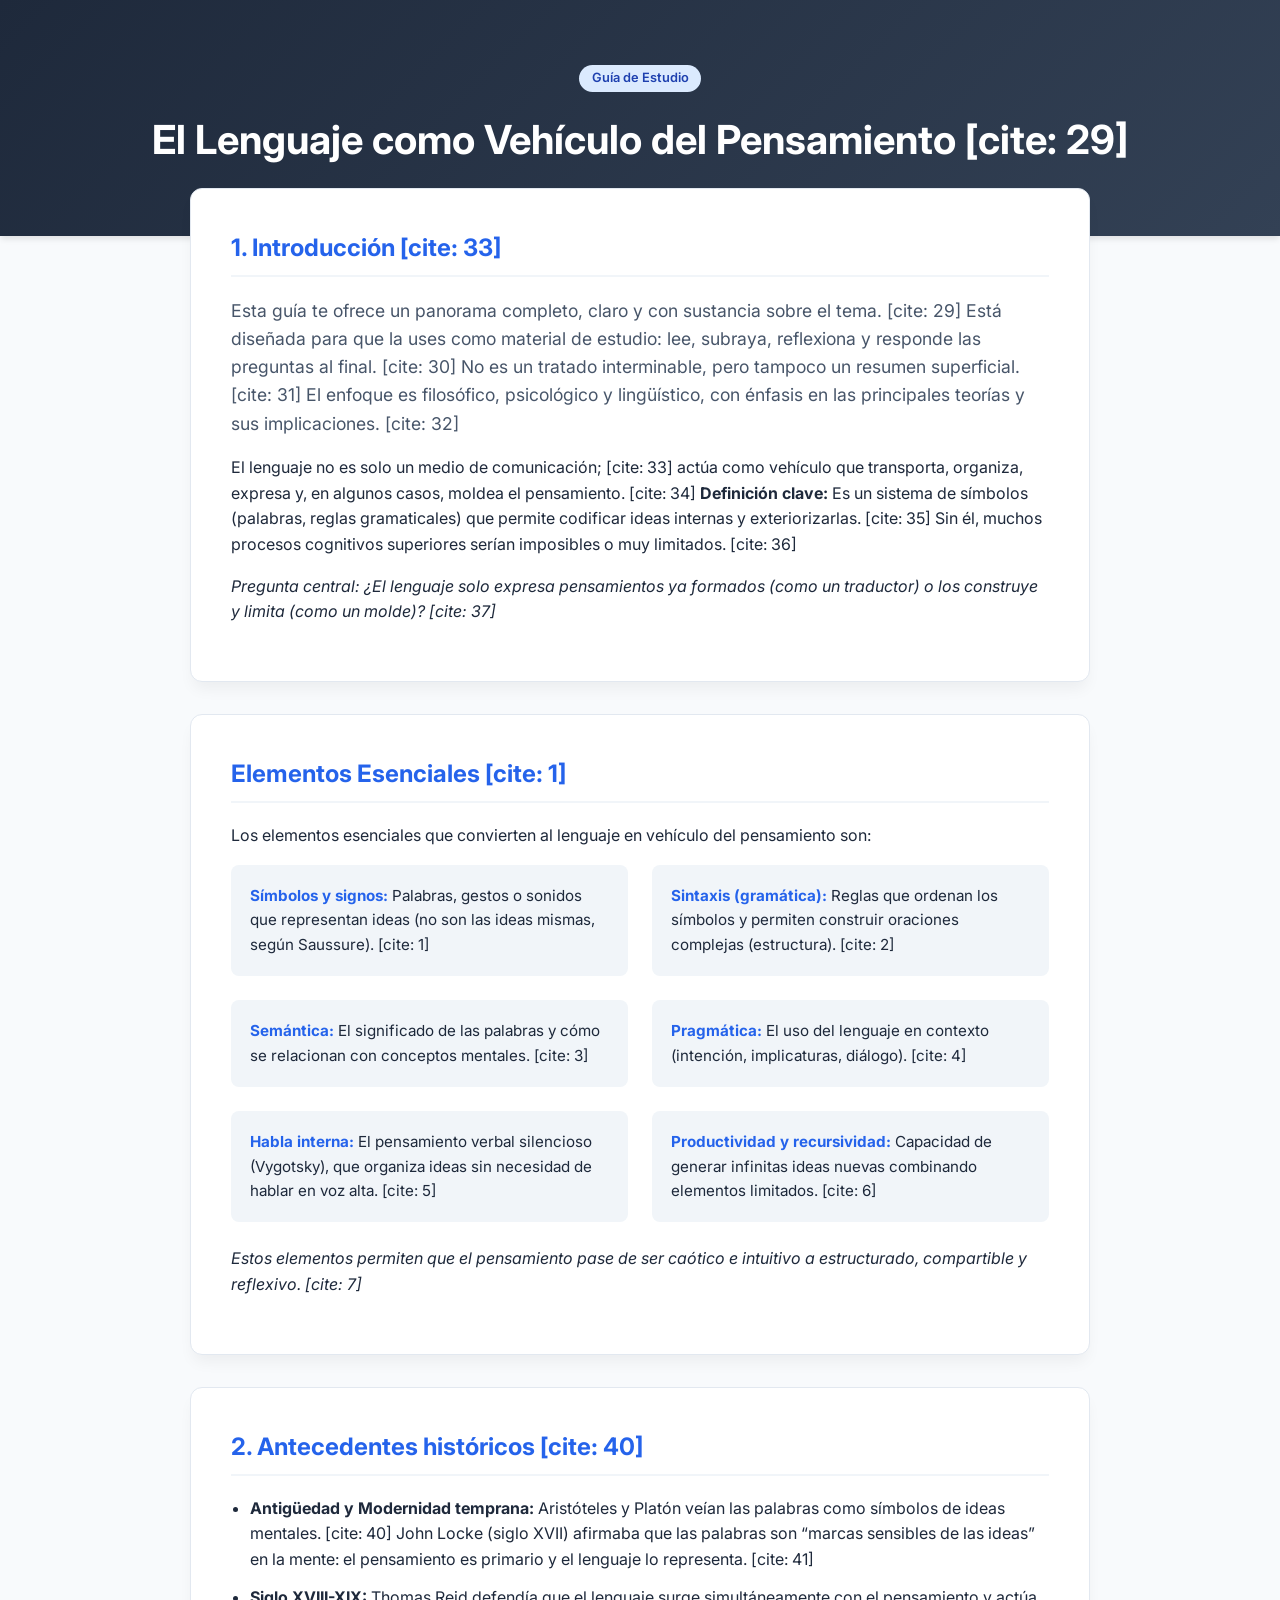
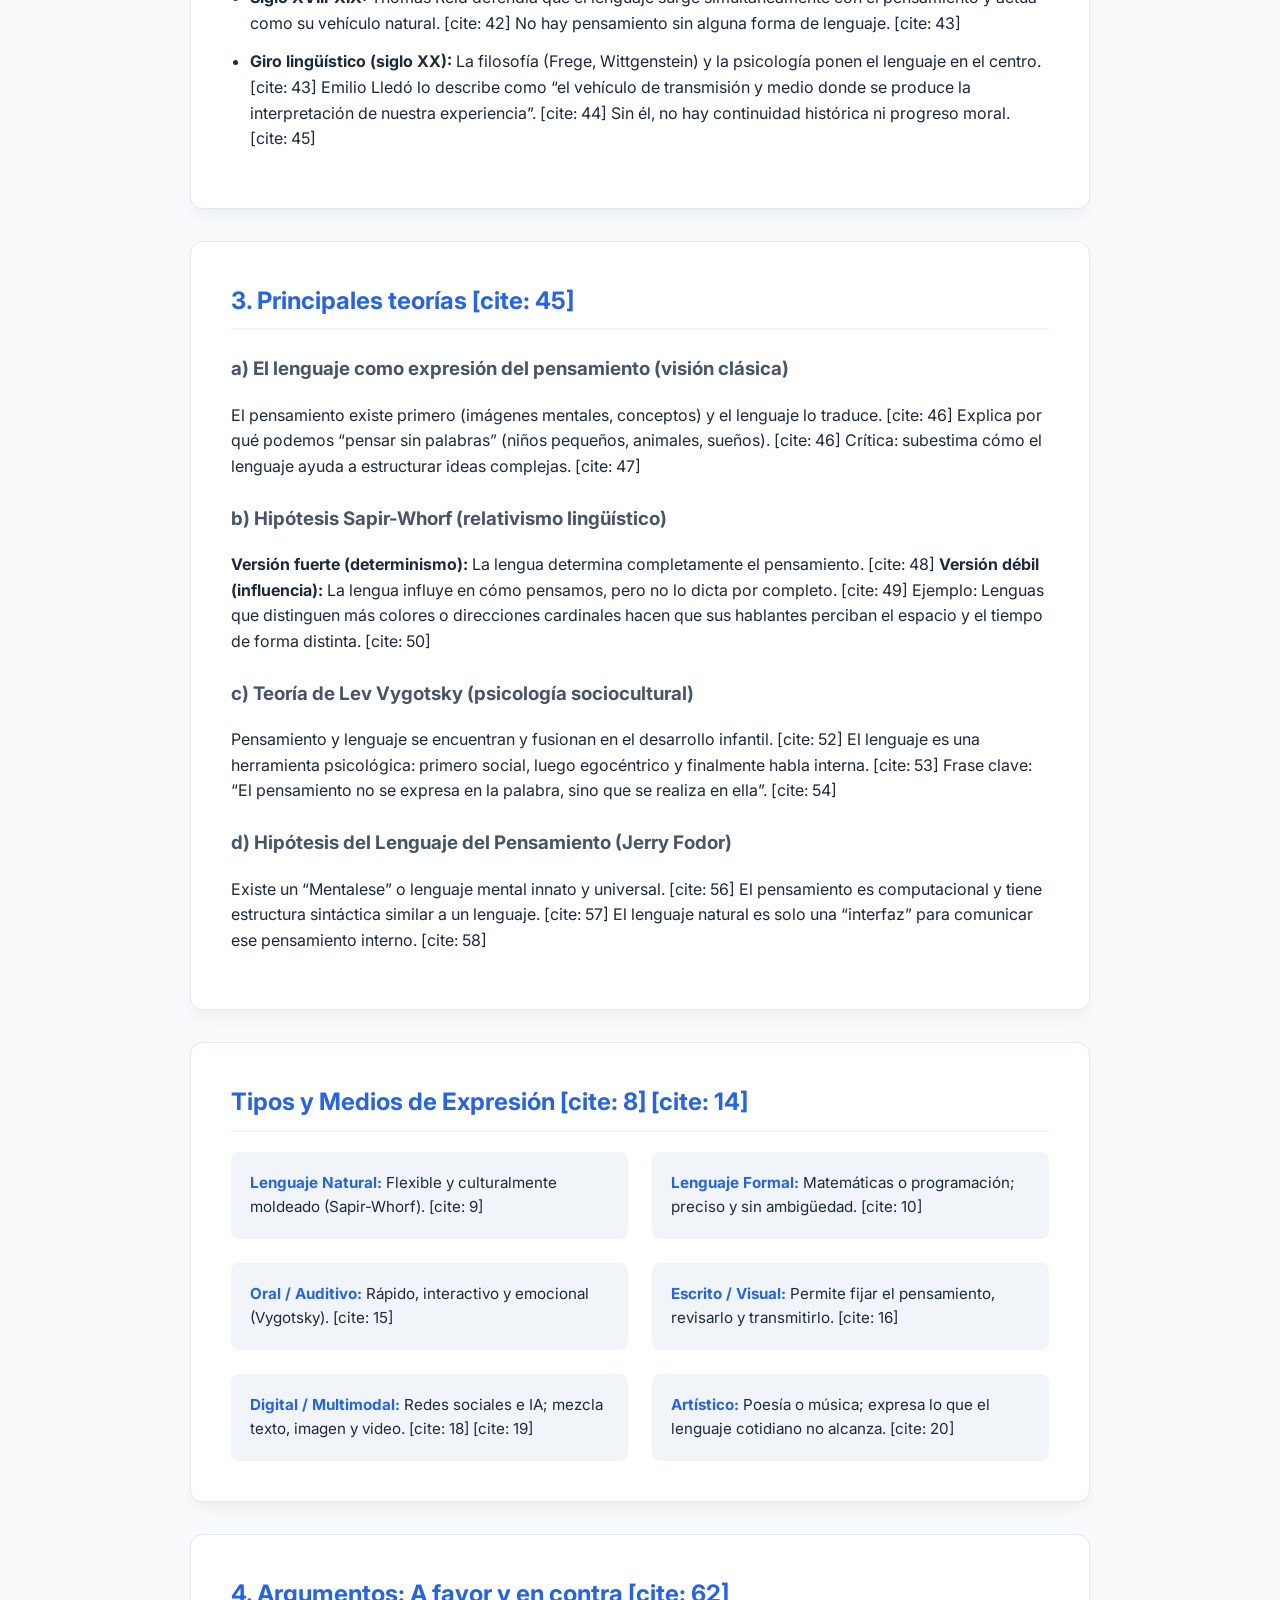
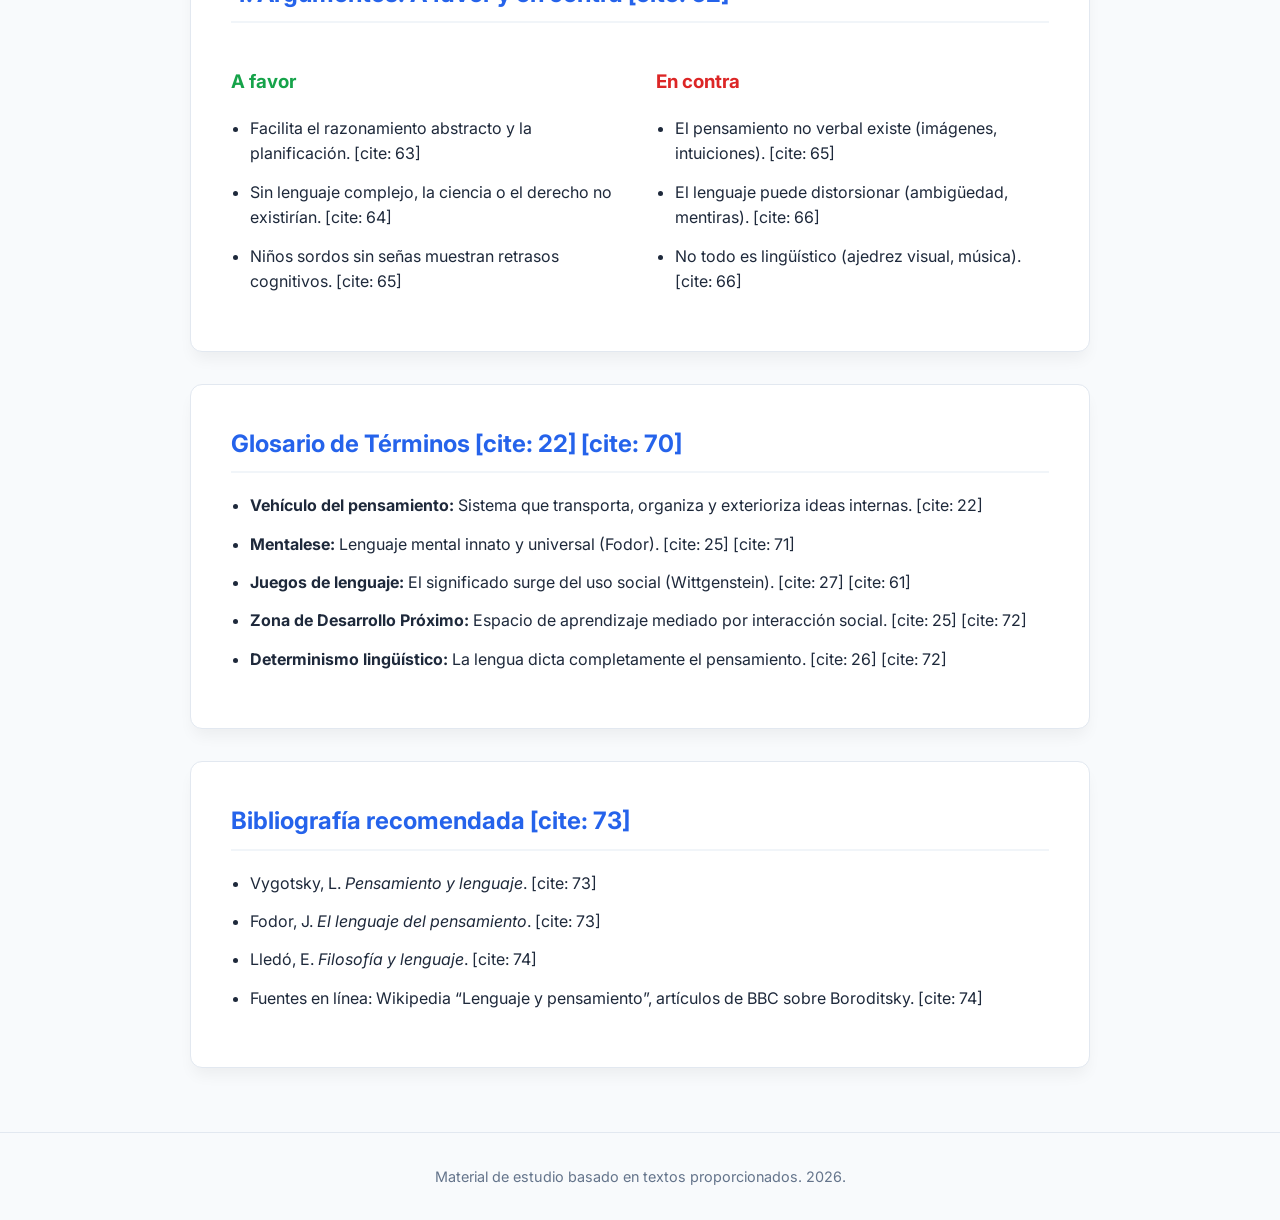
==== index.html @ 831b7499 "Update index.html" ====
<!DOCTYPE html>
<html lang="es">
<head>
    <meta charset="UTF-8">
    <meta name="viewport" content="width=device-width, initial-scale=1.0">
    <title>Guía de Aprendizaje: El Lenguaje y el Pensamiento</title>
    <link rel="preconnect" href="https://fonts.googleapis.com">
    <link rel="preconnect" href="https://fonts.gstatic.com" crossorigin>
    <link href="https://fonts.googleapis.com/css2?family=Inter:wght@300;400;600;700&display=swap" rel="stylesheet">
    <style>
        :root {
            --primary: #2563eb;
            --bg: #f8fafc;
            --text: #1e293b;
            --card-bg: #ffffff;
            --accent: #f1f5f9;
            --border: #e2e8f0;
        }

        body {
            font-family: 'Inter', sans-serif;
            background-color: var(--bg);
            color: var(--text);
            line-height: 1.6;
            margin: 0;
            padding: 0;
        }

        header {
            background: linear-gradient(135deg, #1e293b 0%, #334155 100%);
            color: white;
            padding: 4rem 2rem;
            text-align: center;
            box-shadow: 0 4px 6px -1px rgba(0, 0, 0, 0.1);
        }

        .container {
            max-width: 900px;
            margin: -3rem auto 4rem;
            padding: 0 1.5rem;
        }

        .card {
            background: var(--card-bg);
            border-radius: 12px;
            padding: 2.5rem;
            margin-bottom: 2rem;
            box-shadow: 0 10px 15px -3px rgba(0, 0, 0, 0.05);
            border: 1px solid var(--border);
        }

        h1 { margin: 0; font-size: 2.5rem; font-weight: 700; }
        h2 { color: var(--primary); border-bottom: 2px solid var(--accent); padding-bottom: 0.5rem; margin-top: 0; }
        h3 { color: #475569; margin-top: 1.5rem; }

        .intro-text { font-size: 1.1rem; color: #475569; }
        
        .grid {
            display: grid;
            grid-template-columns: repeat(auto-fit, minmax(280px, 1fr));
            gap: 1.5rem;
            margin-top: 1rem;
        }

        .feature-item {
            background: var(--accent);
            padding: 1.2rem;
            border-radius: 8px;
            font-size: 0.95rem;
        }

        .feature-item strong { color: var(--primary); }

        .cite {
            font-size: 0.75rem;
            color: #94a3b8;
            vertical-align: super;
            margin-left: 2px;
        }

        ul { padding-left: 1.2rem; }
        li { margin-bottom: 0.8rem; }

        footer {
            text-align: center;
            padding: 2rem;
            color: #64748b;
            font-size: 0.9rem;
            border-top: 1px solid var(--border);
        }

        .badge {
            display: inline-block;
            background: #dbeafe;
            color: #1e40af;
            padding: 0.2rem 0.8rem;
            border-radius: 9999px;
            font-size: 0.8rem;
            font-weight: 600;
            margin-bottom: 1rem;
        }
    </style>
</head>
<body>

<header>
    <div class="badge">Guía de Estudio</div>
    <h1>El Lenguaje como Vehículo del Pensamiento [cite: 29]</h1>
</header>

<div class="container">
    <section class="card">
        <h2>1. Introducción [cite: 33]</h2>
        <p class="intro-text">
            Esta guía te ofrece un panorama completo, claro y con sustancia sobre el tema. [cite: 29] Está diseñada para que la uses como material de estudio: lee, subraya, reflexiona y responde las preguntas al final. [cite: 30] No es un tratado interminable, pero tampoco un resumen superficial. [cite: 31] El enfoque es filosófico, psicológico y lingüístico, con énfasis en las principales teorías y sus implicaciones. [cite: 32]
        </p>
        <p>
            El lenguaje no es solo un medio de comunicación; [cite: 33] actúa como vehículo que transporta, organiza, expresa y, en algunos casos, moldea el pensamiento. [cite: 34] <strong>Definición clave:</strong> Es un sistema de símbolos (palabras, reglas gramaticales) que permite codificar ideas internas y exteriorizarlas. [cite: 35] Sin él, muchos procesos cognitivos superiores serían imposibles o muy limitados. [cite: 36]
        </p>
        <p><em>Pregunta central: ¿El lenguaje solo expresa pensamientos ya formados (como un traductor) o los construye y limita (como un molde)? [cite: 37]</em></p>
    </section>

    <section class="card">
        <h2>Elementos Esenciales [cite: 1]</h2>
        <p>Los elementos esenciales que convierten al lenguaje en vehículo del pensamiento son:</p>
        <div class="grid">
            <div class="feature-item"><strong>Símbolos y signos:</strong> Palabras, gestos o sonidos que representan ideas (no son las ideas mismas, según Saussure). [cite: 1]</div>
            <div class="feature-item"><strong>Sintaxis (gramática):</strong> Reglas que ordenan los símbolos y permiten construir oraciones complejas (estructura). [cite: 2]</div>
            <div class="feature-item"><strong>Semántica:</strong> El significado de las palabras y cómo se relacionan con conceptos mentales. [cite: 3]</div>
            <div class="feature-item"><strong>Pragmática:</strong> El uso del lenguaje en contexto (intención, implicaturas, diálogo). [cite: 4]</div>
            <div class="feature-item"><strong>Habla interna:</strong> El pensamiento verbal silencioso (Vygotsky), que organiza ideas sin necesidad de hablar en voz alta. [cite: 5]</div>
            <div class="feature-item"><strong>Productividad y recursividad:</strong> Capacidad de generar infinitas ideas nuevas combinando elementos limitados. [cite: 6]</div>
        </div>
        <p style="margin-top: 1.5rem; font-style: italic;">Estos elementos permiten que el pensamiento pase de ser caótico e intuitivo a estructurado, compartible y reflexivo. [cite: 7]</p>
    </section>

    <section class="card">
        <h2>2. Antecedentes históricos [cite: 40]</h2>
        <ul>
            <li><strong>Antigüedad y Modernidad temprana:</strong> Aristóteles y Platón veían las palabras como símbolos de ideas mentales. [cite: 40] John Locke (siglo XVII) afirmaba que las palabras son “marcas sensibles de las ideas” en la mente: el pensamiento es primario y el lenguaje lo representa. [cite: 41]</li>
            <li><strong>Siglo XVIII-XIX:</strong> Thomas Reid defendía que el lenguaje surge simultáneamente con el pensamiento y actúa como su vehículo natural. [cite: 42] No hay pensamiento sin alguna forma de lenguaje. [cite: 43]</li>
            <li><strong>Giro lingüístico (siglo XX):</strong> La filosofía (Frege, Wittgenstein) y la psicología ponen el lenguaje en el centro. [cite: 43] Emilio Lledó lo describe como “el vehículo de transmisión y medio donde se produce la interpretación de nuestra experiencia”. [cite: 44] Sin él, no hay continuidad histórica ni progreso moral. [cite: 45]</li>
        </ul>
    </section>

    <section class="card">
        <h2>3. Principales teorías [cite: 45]</h2>
        
        <h3>a) El lenguaje como expresión del pensamiento (visión clásica)</h3>
        <p>El pensamiento existe primero (imágenes mentales, conceptos) y el lenguaje lo traduce. [cite: 46] Explica por qué podemos “pensar sin palabras” (niños pequeños, animales, sueños). [cite: 46] Crítica: subestima cómo el lenguaje ayuda a estructurar ideas complejas. [cite: 47]</p>

        <h3>b) Hipótesis Sapir-Whorf (relativismo lingüístico)</h3>
        <p><strong>Versión fuerte (determinismo):</strong> La lengua determina completamente el pensamiento. [cite: 48] <strong>Versión débil (influencia):</strong> La lengua influye en cómo pensamos, pero no lo dicta por completo. [cite: 49] Ejemplo: Lenguas que distinguen más colores o direcciones cardinales hacen que sus hablantes perciban el espacio y el tiempo de forma distinta. [cite: 50]</p>

        <h3>c) Teoría de Lev Vygotsky (psicología sociocultural)</h3>
        <p>Pensamiento y lenguaje se encuentran y fusionan en el desarrollo infantil. [cite: 52] El lenguaje es una herramienta psicológica: primero social, luego egocéntrico y finalmente habla interna. [cite: 53] Frase clave: “El pensamiento no se expresa en la palabra, sino que se realiza en ella”. [cite: 54]</p>

        <h3>d) Hipótesis del Lenguaje del Pensamiento (Jerry Fodor)</h3>
        <p>Existe un “Mentalese” o lenguaje mental innato y universal. [cite: 56] El pensamiento es computacional y tiene estructura sintáctica similar a un lenguaje. [cite: 57] El lenguaje natural es solo una “interfaz” para comunicar ese pensamiento interno. [cite: 58]</p>
    </section>

    <section class="card">
        <h2>Tipos y Medios de Expresión [cite: 8] [cite: 14]</h2>
        <div class="grid">
            <div class="feature-item">
                <strong>Lenguaje Natural:</strong> Flexible y culturalmente moldeado (Sapir-Whorf). [cite: 9]
            </div>
            <div class="feature-item">
                <strong>Lenguaje Formal:</strong> Matemáticas o programación; preciso y sin ambigüedad. [cite: 10]
            </div>
            <div class="feature-item">
                <strong>Oral / Auditivo:</strong> Rápido, interactivo y emocional (Vygotsky). [cite: 15]
            </div>
            <div class="feature-item">
                <strong>Escrito / Visual:</strong> Permite fijar el pensamiento, revisarlo y transmitirlo. [cite: 16]
            </div>
            <div class="feature-item">
                <strong>Digital / Multimodal:</strong> Redes sociales e IA; mezcla texto, imagen y video. [cite: 18] [cite: 19]
            </div>
            <div class="feature-item">
                <strong>Artístico:</strong> Poesía o música; expresa lo que el lenguaje cotidiano no alcanza. [cite: 20]
            </div>
        </div>
    </section>

    <section class="card">
        <h2>4. Argumentos: A favor y en contra [cite: 62]</h2>
        <div style="display: flex; gap: 2rem; flex-wrap: wrap;">
            <div style="flex: 1; min-width: 250px;">
                <h3 style="color: #16a34a;">A favor</h3>
                <ul>
                    <li>Facilita el razonamiento abstracto y la planificación. [cite: 63]</li>
                    <li>Sin lenguaje complejo, la ciencia o el derecho no existirían. [cite: 64]</li>
                    <li>Niños sordos sin señas muestran retrasos cognitivos. [cite: 65]</li>
                </ul>
            </div>
            <div style="flex: 1; min-width: 250px;">
                <h3 style="color: #dc2626;">En contra</h3>
                <ul>
                    <li>El pensamiento no verbal existe (imágenes, intuiciones). [cite: 65]</li>
                    <li>El lenguaje puede distorsionar (ambigüedad, mentiras). [cite: 66]</li>
                    <li>No todo es lingüístico (ajedrez visual, música). [cite: 66]</li>
                </ul>
            </div>
        </div>
    </section>

    <section class="card">
        <h2>Glosario de Términos [cite: 22] [cite: 70]</h2>
        <ul>
            <li><strong>Vehículo del pensamiento:</strong> Sistema que transporta, organiza y exterioriza ideas internas. [cite: 22]</li>
            <li><strong>Mentalese:</strong> Lenguaje mental innato y universal (Fodor). [cite: 25] [cite: 71]</li>
            <li><strong>Juegos de lenguaje:</strong> El significado surge del uso social (Wittgenstein). [cite: 27] [cite: 61]</li>
            <li><strong>Zona de Desarrollo Próximo:</strong> Espacio de aprendizaje mediado por interacción social. [cite: 25] [cite: 72]</li>
            <li><strong>Determinismo lingüístico:</strong> La lengua dicta completamente el pensamiento. [cite: 26] [cite: 72]</li>
        </ul>
    </section>

    <section class="card">
        <h2>Bibliografía recomendada [cite: 73]</h2>
        <ul>
            <li>Vygotsky, L. <em>Pensamiento y lenguaje</em>. [cite: 73]</li>
            <li>Fodor, J. <em>El lenguaje del pensamiento</em>. [cite: 73]</li>
            <li>Lledó, E. <em>Filosofía y lenguaje</em>. [cite: 74]</li>
            <li>Fuentes en línea: Wikipedia “Lenguaje y pensamiento”, artículos de BBC sobre Boroditsky. [cite: 74]</li>
        </ul>
    </section>
</div>

<footer>
    Material de estudio basado en textos proporcionados. 2026.
</footer>

</body>
</html>
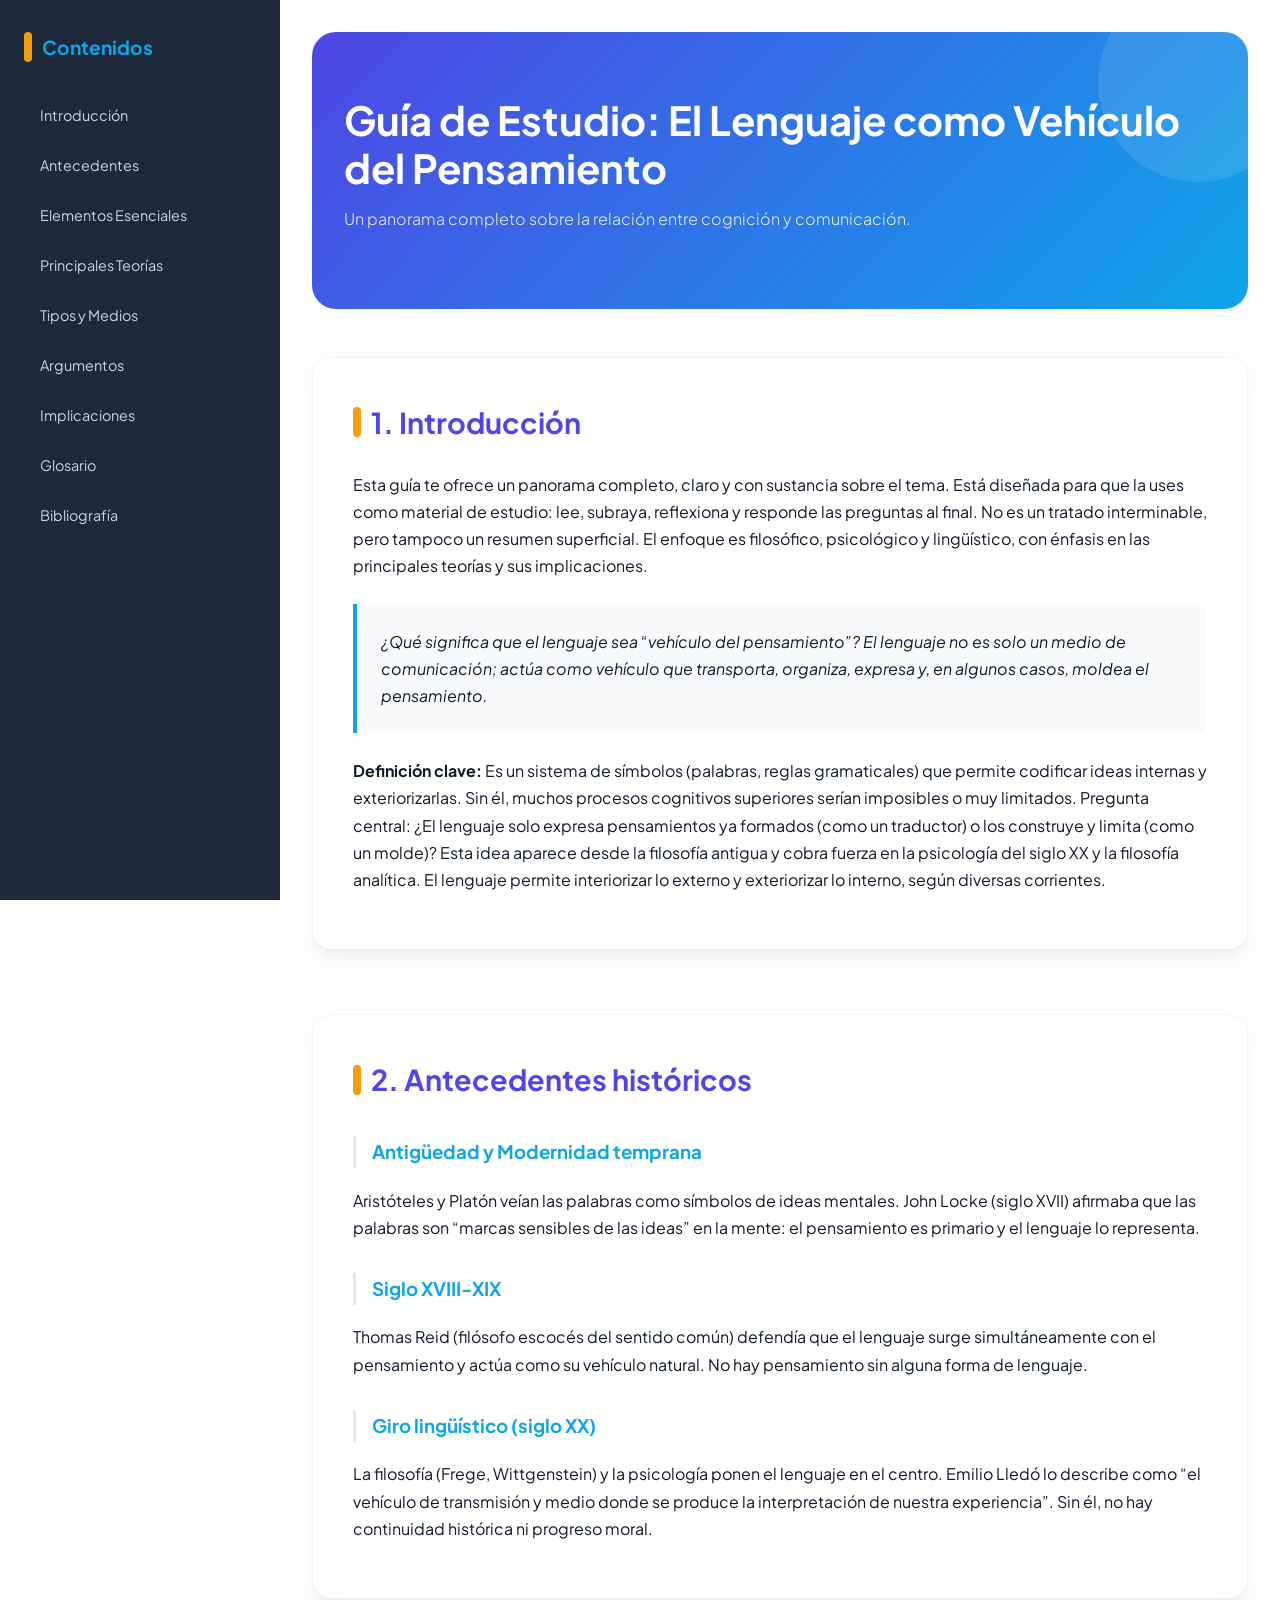
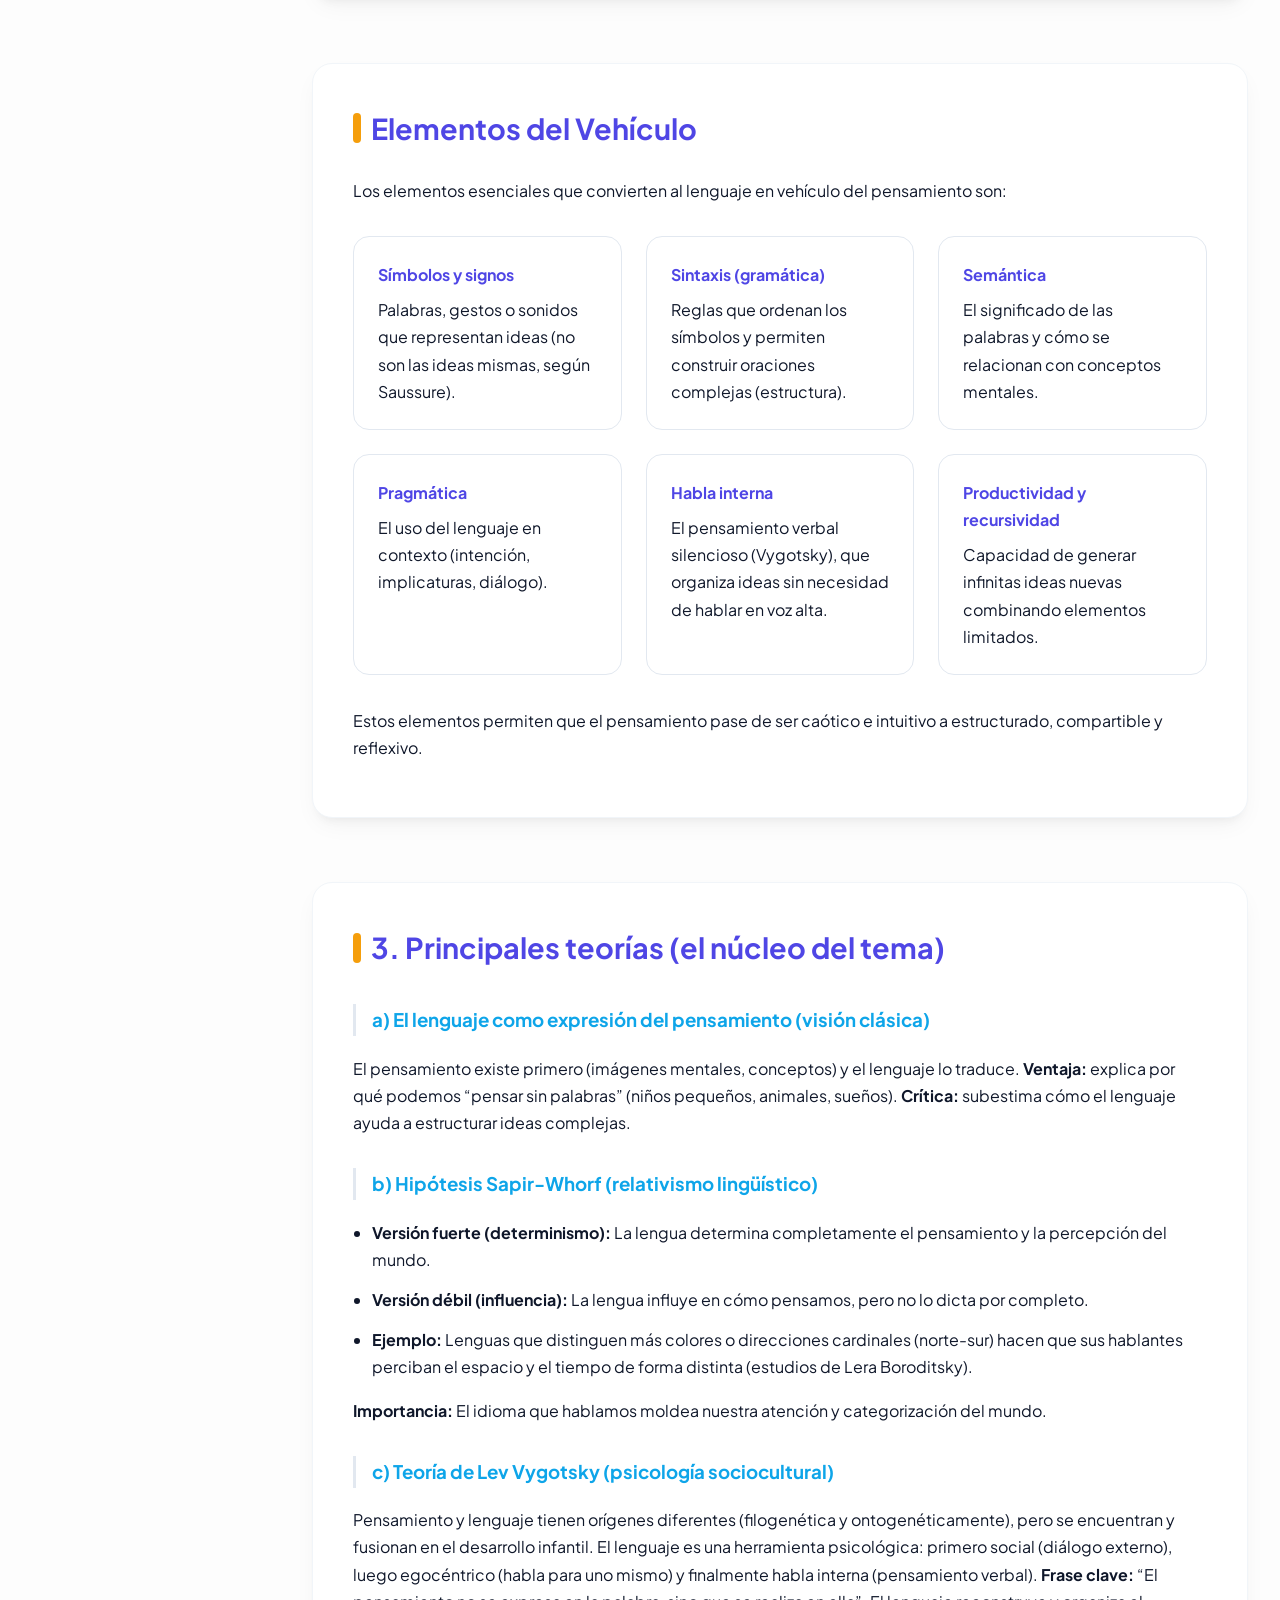
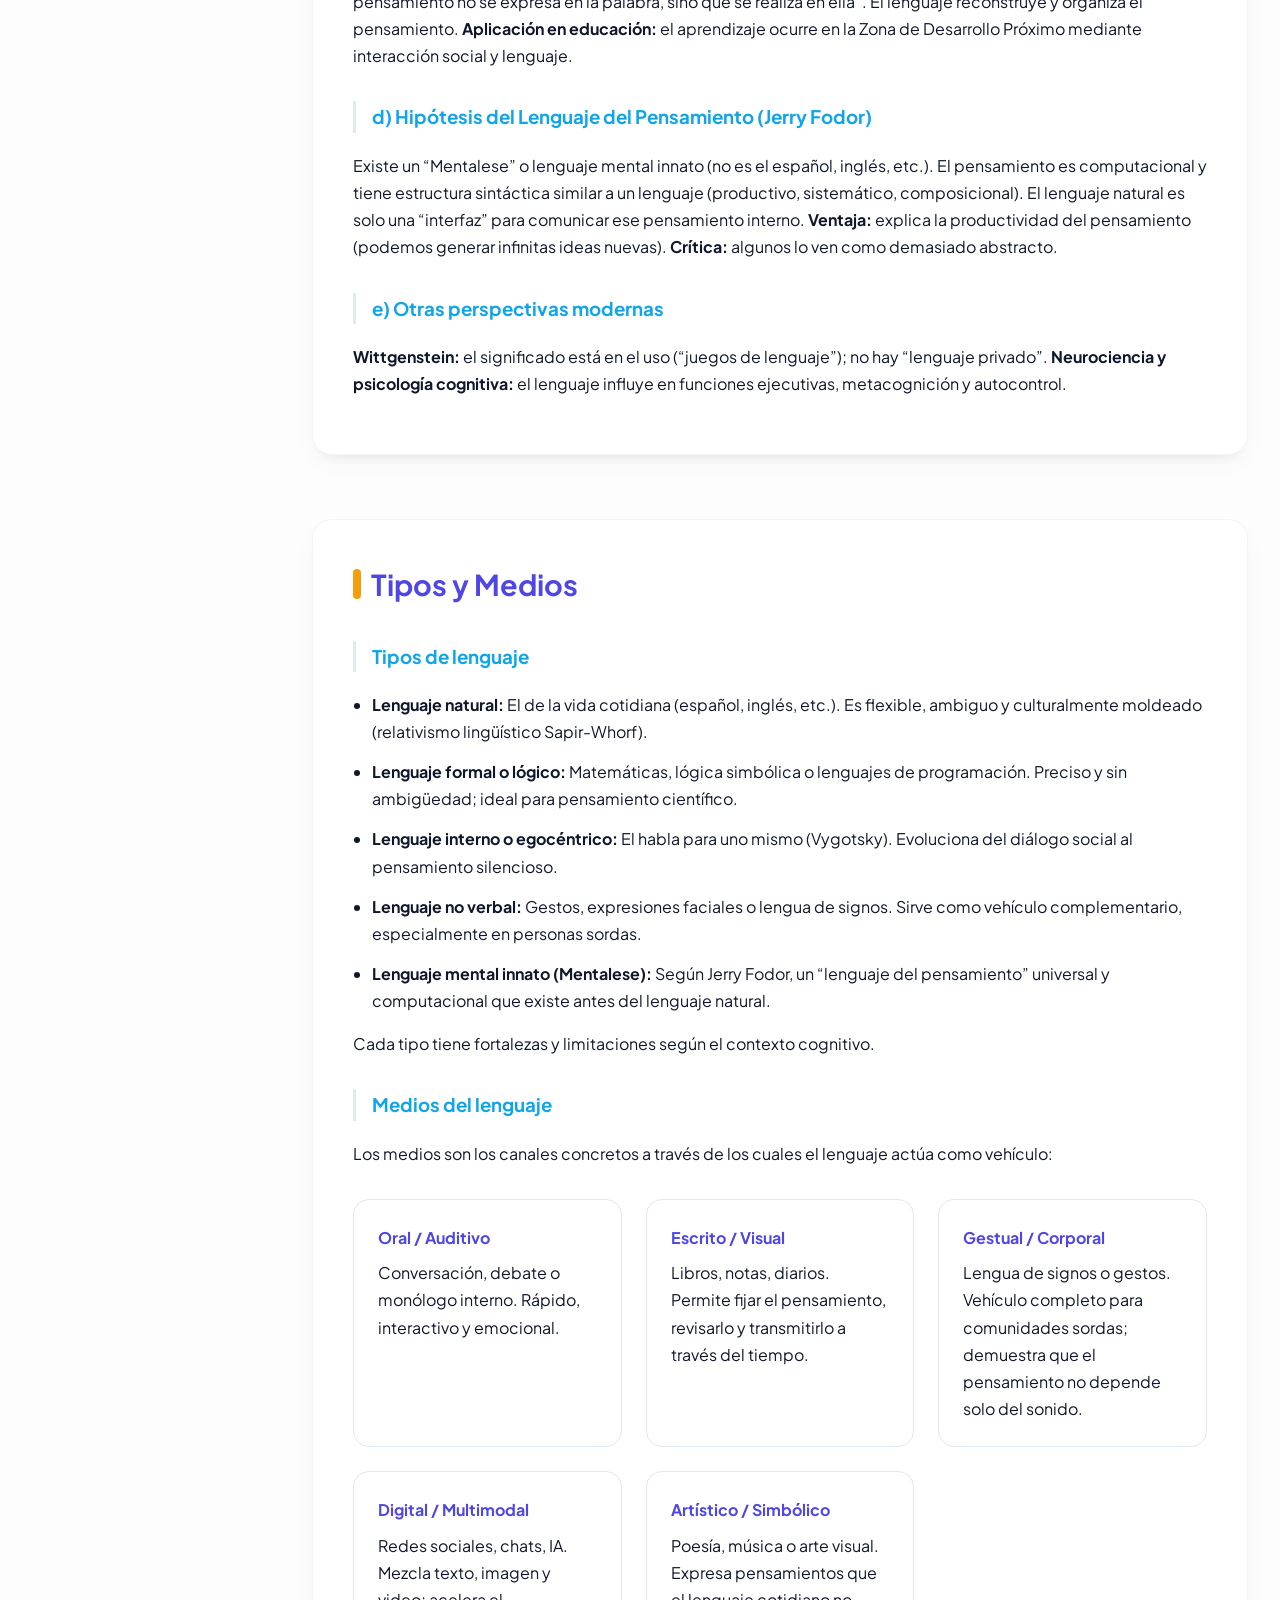
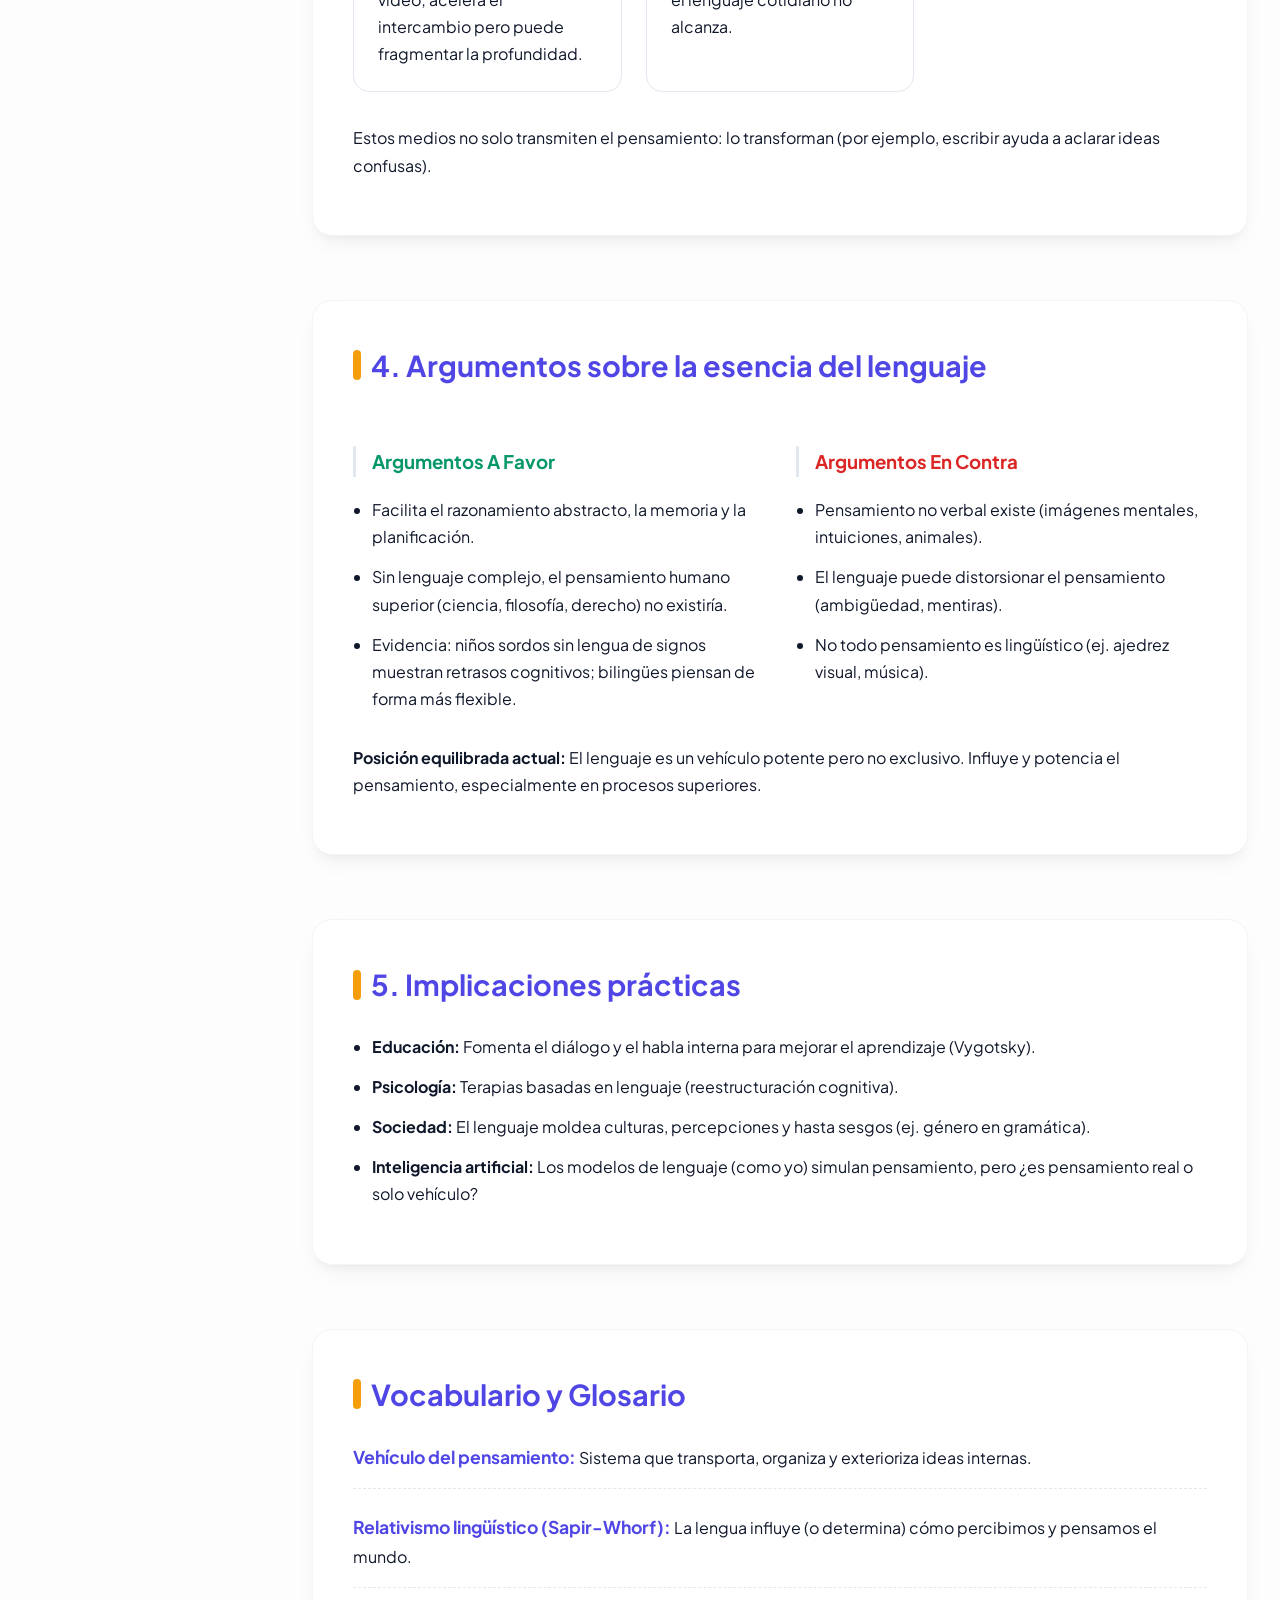
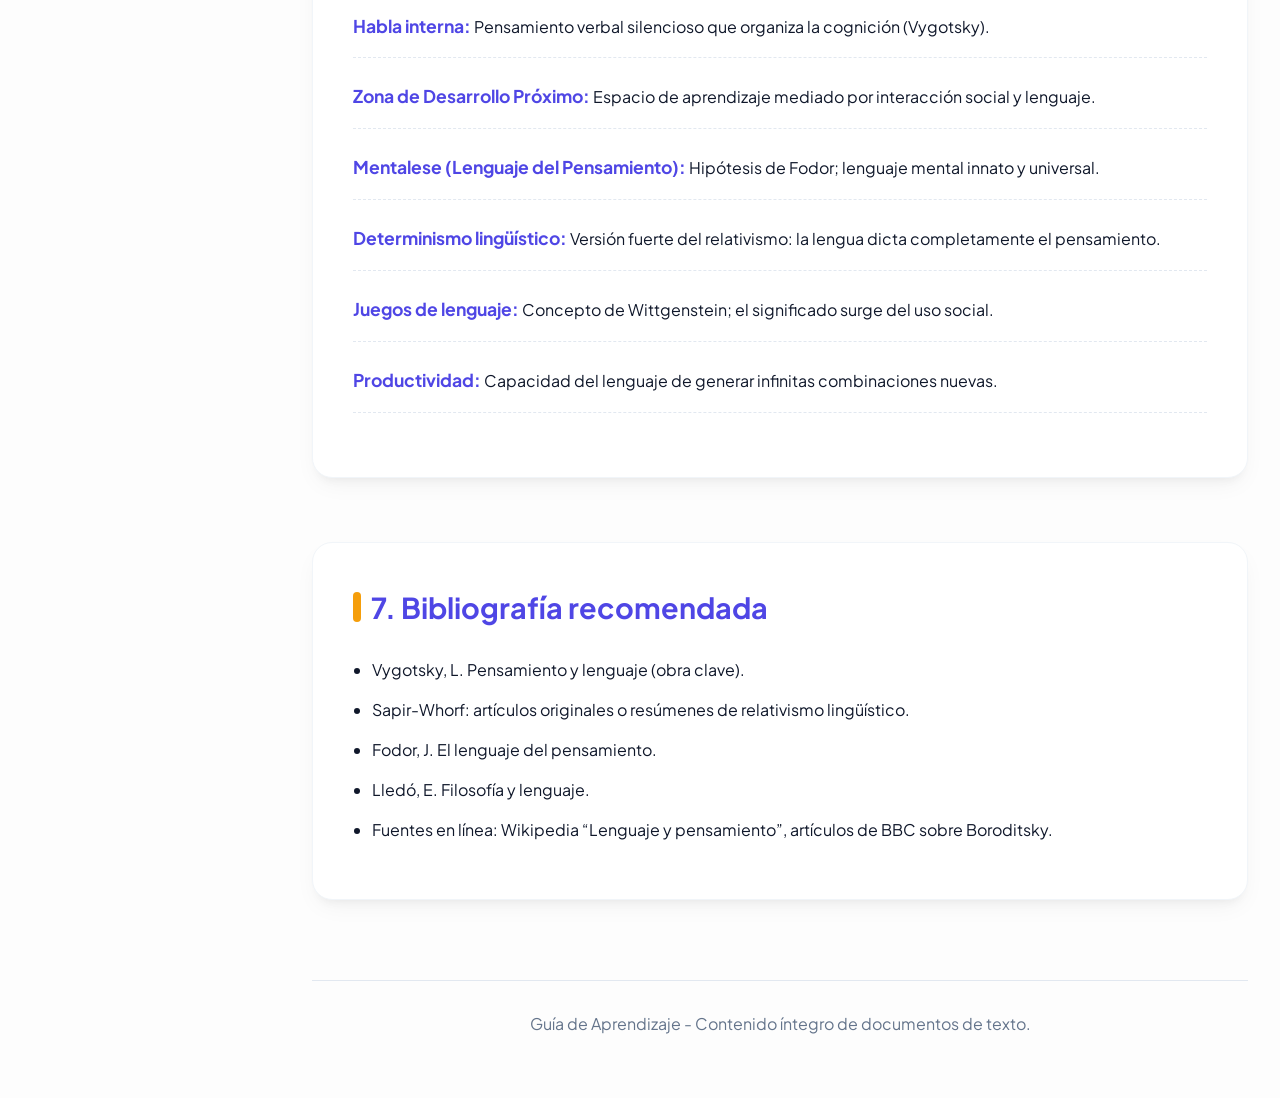
==== commit f4031413: "Update index.html" ====
--- a/index.html
+++ b/index.html
@@ -3,233 +3,353 @@
 <head>
     <meta charset="UTF-8">
     <meta name="viewport" content="width=device-width, initial-scale=1.0">
-    <title>Guía de Aprendizaje: El Lenguaje y el Pensamiento</title>
-    <link rel="preconnect" href="https://fonts.googleapis.com">
-    <link rel="preconnect" href="https://fonts.gstatic.com" crossorigin>
-    <link href="https://fonts.googleapis.com/css2?family=Inter:wght@300;400;600;700&display=swap" rel="stylesheet">
+    <title>Guía de Estudio: El Lenguaje y el Pensamiento</title>
+    <link href="https://fonts.googleapis.com/css2?family=Plus+Jakarta+Sans:wght@300;400;600;800&display=swap" rel="stylesheet">
     <style>
         :root {
-            --primary: #2563eb;
-            --bg: #f8fafc;
-            --text: #1e293b;
-            --card-bg: #ffffff;
-            --accent: #f1f5f9;
-            --border: #e2e8f0;
-        }
-
+            --primary: #4f46e5;
+            --secondary: #0ea5e9;
+            --accent: #f59e0b;
+            --bg: #fdfdfd;
+            --text-dark: #0f172a;
+            --text-light: #64748b;
+            --card-shadow: 0 10px 25px -5px rgba(0, 0, 0, 0.05), 0 8px 10px -6px rgba(0, 0, 0, 0.05);
+        }
+
+        * { box-sizing: border-box; }
+        
         body {
-            font-family: 'Inter', sans-serif;
+            font-family: 'Plus Jakarta Sans', sans-serif;
             background-color: var(--bg);
-            color: var(--text);
-            line-height: 1.6;
+            color: var(--text-dark);
             margin: 0;
-            padding: 0;
+            display: flex;
+            scroll-behavior: smooth;
+        }
+
+        /* Navegación Lateral */
+        nav {
+            width: 280px;
+            height: 100vh;
+            background: #1e293b;
+            color: white;
+            position: fixed;
+            padding: 2rem 1.5rem;
+            overflow-y: auto;
+            display: none; /* Se activa en pantallas grandes */
+        }
+
+        @media (min-width: 1024px) {
+            nav { display: block; }
+            main { margin-left: 280px; }
+        }
+
+        nav h2 { font-size: 1.2rem; margin-bottom: 2rem; color: var(--secondary); }
+        nav a {
+            display: block;
+            color: #cbd5e1;
+            text-decoration: none;
+            padding: 0.75rem 1rem;
+            border-radius: 8px;
+            margin-bottom: 0.5rem;
+            font-size: 0.9rem;
+            transition: all 0.3s;
+        }
+        nav a:hover { background: #334155; color: white; }
+
+        /* Contenido Principal */
+        main {
+            flex: 1;
+            padding: 2rem;
+            max-width: 1000px;
         }
 
         header {
-            background: linear-gradient(135deg, #1e293b 0%, #334155 100%);
+            background: linear-gradient(135deg, var(--primary), var(--secondary));
+            padding: 4rem 2rem;
+            border-radius: 24px;
             color: white;
-            padding: 4rem 2rem;
+            margin-bottom: 3rem;
+            position: relative;
+            overflow: hidden;
+        }
+
+        header::after {
+            content: '';
+            position: absolute;
+            top: -50px; right: -50px;
+            width: 200px; height: 200px;
+            background: rgba(255,255,255,0.1);
+            border-radius: 50%;
+        }
+
+        h1 { font-size: 2.5rem; margin: 0; line-height: 1.2; }
+        .subtitle { opacity: 0.9; font-weight: 300; margin-top: 1rem; }
+
+        section { margin-bottom: 4rem; scroll-margin-top: 2rem; }
+        
+        .card {
+            background: white;
+            padding: 2.5rem;
+            border-radius: 20px;
+            box-shadow: var(--card-shadow);
+            border: 1px solid #f1f5f9;
+            line-height: 1.7;
+        }
+
+        h2 {
+            font-size: 1.8rem;
+            color: var(--primary);
+            margin-top: 0;
+            display: flex;
+            align-items: center;
+            gap: 10px;
+        }
+
+        h2::before {
+            content: '';
+            width: 8px;
+            height: 30px;
+            background: var(--accent);
+            border-radius: 4px;
+        }
+
+        h3 { color: var(--secondary); margin-top: 2rem; border-left: 3px solid #e2e8f0; padding-left: 1rem; }
+
+        .highlight-box {
+            background: #f8fafc;
+            border-left: 4px solid var(--secondary);
+            padding: 1.5rem;
+            margin: 1.5rem 0;
+            border-radius: 0 12px 12px 0;
+            font-style: italic;
+        }
+
+        .grid-elements {
+            display: grid;
+            grid-template-columns: repeat(auto-fit, minmax(250px, 1fr));
+            gap: 1.5rem;
+            margin: 2rem 0;
+        }
+
+        .element-item {
+            background: #ffffff;
+            border: 1px solid #e2e8f0;
+            padding: 1.5rem;
+            border-radius: 16px;
+            transition: transform 0.3s;
+        }
+        .element-item:hover { transform: translateY(-5px); border-color: var(--secondary); }
+        .element-item strong { color: var(--primary); display: block; margin-bottom: 0.5rem; }
+
+        .glossary-term {
+            margin-bottom: 1.5rem;
+            padding-bottom: 1rem;
+            border-bottom: 1px dashed #e2e8f0;
+        }
+        .glossary-term strong { color: var(--primary); font-size: 1.1rem; }
+
+        footer {
+            margin-top: 5rem;
+            padding: 2rem;
             text-align: center;
-            box-shadow: 0 4px 6px -1px rgba(0, 0, 0, 0.1);
-        }
-
-        .container {
-            max-width: 900px;
-            margin: -3rem auto 4rem;
-            padding: 0 1.5rem;
-        }
-
-        .card {
-            background: var(--card-bg);
-            border-radius: 12px;
-            padding: 2.5rem;
-            margin-bottom: 2rem;
-            box-shadow: 0 10px 15px -3px rgba(0, 0, 0, 0.05);
-            border: 1px solid var(--border);
-        }
-
-        h1 { margin: 0; font-size: 2.5rem; font-weight: 700; }
-        h2 { color: var(--primary); border-bottom: 2px solid var(--accent); padding-bottom: 0.5rem; margin-top: 0; }
-        h3 { color: #475569; margin-top: 1.5rem; }
-
-        .intro-text { font-size: 1.1rem; color: #475569; }
-        
-        .grid {
-            display: grid;
-            grid-template-columns: repeat(auto-fit, minmax(280px, 1fr));
-            gap: 1.5rem;
-            margin-top: 1rem;
-        }
-
-        .feature-item {
-            background: var(--accent);
-            padding: 1.2rem;
-            border-radius: 8px;
-            font-size: 0.95rem;
-        }
-
-        .feature-item strong { color: var(--primary); }
-
-        .cite {
-            font-size: 0.75rem;
-            color: #94a3b8;
-            vertical-align: super;
-            margin-left: 2px;
-        }
-
+            color: var(--text-light);
+            border-top: 1px solid #e2e8f0;
+        }
+
+        /* Estilo para listas */
         ul { padding-left: 1.2rem; }
         li { margin-bottom: 0.8rem; }
-
-        footer {
-            text-align: center;
-            padding: 2rem;
-            color: #64748b;
-            font-size: 0.9rem;
-            border-top: 1px solid var(--border);
-        }
-
-        .badge {
-            display: inline-block;
-            background: #dbeafe;
-            color: #1e40af;
-            padding: 0.2rem 0.8rem;
-            border-radius: 9999px;
-            font-size: 0.8rem;
-            font-weight: 600;
-            margin-bottom: 1rem;
-        }
+        
+        .flex-group { display: flex; gap: 2rem; flex-wrap: wrap; }
+        .flex-child { flex: 1; min-width: 300px; }
+
     </style>
 </head>
 <body>
 
-<header>
-    <div class="badge">Guía de Estudio</div>
-    <h1>El Lenguaje como Vehículo del Pensamiento [cite: 29]</h1>
-</header>
-
-<div class="container">
-    <section class="card">
-        <h2>1. Introducción [cite: 33]</h2>
-        <p class="intro-text">
-            Esta guía te ofrece un panorama completo, claro y con sustancia sobre el tema. [cite: 29] Está diseñada para que la uses como material de estudio: lee, subraya, reflexiona y responde las preguntas al final. [cite: 30] No es un tratado interminable, pero tampoco un resumen superficial. [cite: 31] El enfoque es filosófico, psicológico y lingüístico, con énfasis en las principales teorías y sus implicaciones. [cite: 32]
-        </p>
-        <p>
-            El lenguaje no es solo un medio de comunicación; [cite: 33] actúa como vehículo que transporta, organiza, expresa y, en algunos casos, moldea el pensamiento. [cite: 34] <strong>Definición clave:</strong> Es un sistema de símbolos (palabras, reglas gramaticales) que permite codificar ideas internas y exteriorizarlas. [cite: 35] Sin él, muchos procesos cognitivos superiores serían imposibles o muy limitados. [cite: 36]
-        </p>
-        <p><em>Pregunta central: ¿El lenguaje solo expresa pensamientos ya formados (como un traductor) o los construye y limita (como un molde)? [cite: 37]</em></p>
-    </section>
-
-    <section class="card">
-        <h2>Elementos Esenciales [cite: 1]</h2>
-        <p>Los elementos esenciales que convierten al lenguaje en vehículo del pensamiento son:</p>
-        <div class="grid">
-            <div class="feature-item"><strong>Símbolos y signos:</strong> Palabras, gestos o sonidos que representan ideas (no son las ideas mismas, según Saussure). [cite: 1]</div>
-            <div class="feature-item"><strong>Sintaxis (gramática):</strong> Reglas que ordenan los símbolos y permiten construir oraciones complejas (estructura). [cite: 2]</div>
-            <div class="feature-item"><strong>Semántica:</strong> El significado de las palabras y cómo se relacionan con conceptos mentales. [cite: 3]</div>
-            <div class="feature-item"><strong>Pragmática:</strong> El uso del lenguaje en contexto (intención, implicaturas, diálogo). [cite: 4]</div>
-            <div class="feature-item"><strong>Habla interna:</strong> El pensamiento verbal silencioso (Vygotsky), que organiza ideas sin necesidad de hablar en voz alta. [cite: 5]</div>
-            <div class="feature-item"><strong>Productividad y recursividad:</strong> Capacidad de generar infinitas ideas nuevas combinando elementos limitados. [cite: 6]</div>
-        </div>
-        <p style="margin-top: 1.5rem; font-style: italic;">Estos elementos permiten que el pensamiento pase de ser caótico e intuitivo a estructurado, compartible y reflexivo. [cite: 7]</p>
-    </section>
-
-    <section class="card">
-        <h2>2. Antecedentes históricos [cite: 40]</h2>
-        <ul>
-            <li><strong>Antigüedad y Modernidad temprana:</strong> Aristóteles y Platón veían las palabras como símbolos de ideas mentales. [cite: 40] John Locke (siglo XVII) afirmaba que las palabras son “marcas sensibles de las ideas” en la mente: el pensamiento es primario y el lenguaje lo representa. [cite: 41]</li>
-            <li><strong>Siglo XVIII-XIX:</strong> Thomas Reid defendía que el lenguaje surge simultáneamente con el pensamiento y actúa como su vehículo natural. [cite: 42] No hay pensamiento sin alguna forma de lenguaje. [cite: 43]</li>
-            <li><strong>Giro lingüístico (siglo XX):</strong> La filosofía (Frege, Wittgenstein) y la psicología ponen el lenguaje en el centro. [cite: 43] Emilio Lledó lo describe como “el vehículo de transmisión y medio donde se produce la interpretación de nuestra experiencia”. [cite: 44] Sin él, no hay continuidad histórica ni progreso moral. [cite: 45]</li>
-        </ul>
-    </section>
-
-    <section class="card">
-        <h2>3. Principales teorías [cite: 45]</h2>
-        
-        <h3>a) El lenguaje como expresión del pensamiento (visión clásica)</h3>
-        <p>El pensamiento existe primero (imágenes mentales, conceptos) y el lenguaje lo traduce. [cite: 46] Explica por qué podemos “pensar sin palabras” (niños pequeños, animales, sueños). [cite: 46] Crítica: subestima cómo el lenguaje ayuda a estructurar ideas complejas. [cite: 47]</p>
-
-        <h3>b) Hipótesis Sapir-Whorf (relativismo lingüístico)</h3>
-        <p><strong>Versión fuerte (determinismo):</strong> La lengua determina completamente el pensamiento. [cite: 48] <strong>Versión débil (influencia):</strong> La lengua influye en cómo pensamos, pero no lo dicta por completo. [cite: 49] Ejemplo: Lenguas que distinguen más colores o direcciones cardinales hacen que sus hablantes perciban el espacio y el tiempo de forma distinta. [cite: 50]</p>
-
-        <h3>c) Teoría de Lev Vygotsky (psicología sociocultural)</h3>
-        <p>Pensamiento y lenguaje se encuentran y fusionan en el desarrollo infantil. [cite: 52] El lenguaje es una herramienta psicológica: primero social, luego egocéntrico y finalmente habla interna. [cite: 53] Frase clave: “El pensamiento no se expresa en la palabra, sino que se realiza en ella”. [cite: 54]</p>
-
-        <h3>d) Hipótesis del Lenguaje del Pensamiento (Jerry Fodor)</h3>
-        <p>Existe un “Mentalese” o lenguaje mental innato y universal. [cite: 56] El pensamiento es computacional y tiene estructura sintáctica similar a un lenguaje. [cite: 57] El lenguaje natural es solo una “interfaz” para comunicar ese pensamiento interno. [cite: 58]</p>
-    </section>
-
-    <section class="card">
-        <h2>Tipos y Medios de Expresión [cite: 8] [cite: 14]</h2>
-        <div class="grid">
-            <div class="feature-item">
-                <strong>Lenguaje Natural:</strong> Flexible y culturalmente moldeado (Sapir-Whorf). [cite: 9]
+<nav>
+    <h2>Contenidos</h2>
+    <a href="#intro">Introducción</a>
+    <a href="#historia">Antecedentes</a>
+    <a href="#elementos">Elementos Esenciales</a>
+    <a href="#teorias">Principales Teorías</a>
+    <a href="#tipos">Tipos y Medios</a>
+    <a href="#argumentos">Argumentos</a>
+    <a href="#practica">Implicaciones</a>
+    <a href="#glosario">Glosario</a>
+    <a href="#biblio">Bibliografía</a>
+</nav>
+
+<main>
+    <header>
+        <h1>Guía de Estudio: El Lenguaje como Vehículo del Pensamiento</h1>
+        <p class="subtitle">Un panorama completo sobre la relación entre cognición y comunicación.</p>
+    </header>
+
+    <section id="intro">
+        <div class="card">
+            <h2>1. Introducción</h2>
+            <p>Esta guía te ofrece un panorama completo, claro y con sustancia sobre el tema. Está diseñada para que la uses como material de estudio: lee, subraya, reflexiona y responde las preguntas al final. No es un tratado interminable, pero tampoco un resumen superficial. El enfoque es filosófico, psicológico y lingüístico, con énfasis en las principales teorías y sus implicaciones.</p>
+            
+            <div class="highlight-box">
+                ¿Qué significa que el lenguaje sea “vehículo del pensamiento”? El lenguaje no es solo un medio de comunicación; actúa como vehículo que transporta, organiza, expresa y, en algunos casos, moldea el pensamiento.
             </div>
-            <div class="feature-item">
-                <strong>Lenguaje Formal:</strong> Matemáticas o programación; preciso y sin ambigüedad. [cite: 10]
+
+            <p><strong>Definición clave:</strong> Es un sistema de símbolos (palabras, reglas gramaticales) que permite codificar ideas internas y exteriorizarlas. Sin él, muchos procesos cognitivos superiores serían imposibles o muy limitados. Pregunta central: ¿El lenguaje solo expresa pensamientos ya formados (como un traductor) o los construye y limita (como un molde)? Esta idea aparece desde la filosofía antigua y cobra fuerza en la psicología del siglo XX y la filosofía analítica. El lenguaje permite interiorizar lo externo y exteriorizar lo interno, según diversas corrientes.</p>
+        </div>
+    </section>
+
+    <section id="historia">
+        <div class="card">
+            <h2>2. Antecedentes históricos</h2>
+            <h3>Antigüedad y Modernidad temprana</h3>
+            <p>Aristóteles y Platón veían las palabras como símbolos de ideas mentales. John Locke (siglo XVII) afirmaba que las palabras son “marcas sensibles de las ideas” en la mente: el pensamiento es primario y el lenguaje lo representa.</p>
+            
+            <h3>Siglo XVIII-XIX</h3>
+            <p>Thomas Reid (filósofo escocés del sentido común) defendía que el lenguaje surge simultáneamente con el pensamiento y actúa como su vehículo natural. No hay pensamiento sin alguna forma de lenguaje.</p>
+            
+            <h3>Giro lingüístico (siglo XX)</h3>
+            <p>La filosofía (Frege, Wittgenstein) y la psicología ponen el lenguaje en el centro. Emilio Lledó lo describe como “el vehículo de transmisión y medio donde se produce la interpretación de nuestra experiencia”. Sin él, no hay continuidad histórica ni progreso moral.</p>
+        </div>
+    </section>
+
+    <section id="elementos">
+        <div class="card">
+            <h2>Elementos del Vehículo</h2>
+            <p>Los elementos esenciales que convierten al lenguaje en vehículo del pensamiento son:</p>
+            <div class="grid-elements">
+                <div class="element-item"><strong>Símbolos y signos</strong> Palabras, gestos o sonidos que representan ideas (no son las ideas mismas, según Saussure).</div>
+                <div class="element-item"><strong>Sintaxis (gramática)</strong> Reglas que ordenan los símbolos y permiten construir oraciones complejas (estructura).</div>
+                <div class="element-item"><strong>Semántica</strong> El significado de las palabras y cómo se relacionan con conceptos mentales.</div>
+                <div class="element-item"><strong>Pragmática</strong> El uso del lenguaje en contexto (intención, implicaturas, diálogo).</div>
+                <div class="element-item"><strong>Habla interna</strong> El pensamiento verbal silencioso (Vygotsky), que organiza ideas sin necesidad de hablar en voz alta.</div>
+                <div class="element-item"><strong>Productividad y recursividad</strong> Capacidad de generar infinitas ideas nuevas combinando elementos limitados.</div>
             </div>
-            <div class="feature-item">
-                <strong>Oral / Auditivo:</strong> Rápido, interactivo y emocional (Vygotsky). [cite: 15]
+            <p>Estos elementos permiten que el pensamiento pase de ser caótico e intuitivo a estructurado, compartible y reflexivo.</p>
+        </div>
+    </section>
+
+    <section id="teorias">
+        <div class="card">
+            <h2>3. Principales teorías (el núcleo del tema)</h2>
+            
+            <h3>a) El lenguaje como expresión del pensamiento (visión clásica)</h3>
+            <p>El pensamiento existe primero (imágenes mentales, conceptos) y el lenguaje lo traduce. <strong>Ventaja:</strong> explica por qué podemos “pensar sin palabras” (niños pequeños, animales, sueños). <strong>Crítica:</strong> subestima cómo el lenguaje ayuda a estructurar ideas complejas.</p>
+
+            <h3>b) Hipótesis Sapir-Whorf (relativismo lingüístico)</h3>
+            <ul>
+                <li><strong>Versión fuerte (determinismo):</strong> La lengua determina completamente el pensamiento y la percepción del mundo.</li>
+                <li><strong>Versión débil (influencia):</strong> La lengua influye en cómo pensamos, pero no lo dicta por completo.</li>
+                <li><strong>Ejemplo:</strong> Lenguas que distinguen más colores o direcciones cardinales (norte-sur) hacen que sus hablantes perciban el espacio y el tiempo de forma distinta (estudios de Lera Boroditsky).</li>
+            </ul>
+            <p><strong>Importancia:</strong> El idioma que hablamos moldea nuestra atención y categorización del mundo.</p>
+
+            <h3>c) Teoría de Lev Vygotsky (psicología sociocultural)</h3>
+            <p>Pensamiento y lenguaje tienen orígenes diferentes (filogenética y ontogenéticamente), pero se encuentran y fusionan en el desarrollo infantil. El lenguaje es una herramienta psicológica: primero social (diálogo externo), luego egocéntrico (habla para uno mismo) y finalmente habla interna (pensamiento verbal). <strong>Frase clave:</strong> “El pensamiento no se expresa en la palabra, sino que se realiza en ella”. El lenguaje reconstruye y organiza el pensamiento. <strong>Aplicación en educación:</strong> el aprendizaje ocurre en la Zona de Desarrollo Próximo mediante interacción social y lenguaje.</p>
+
+            <h3>d) Hipótesis del Lenguaje del Pensamiento (Jerry Fodor)</h3>
+            <p>Existe un “Mentalese” o lenguaje mental innato (no es el español, inglés, etc.). El pensamiento es computacional y tiene estructura sintáctica similar a un lenguaje (productivo, sistemático, composicional). El lenguaje natural es solo una “interfaz” para comunicar ese pensamiento interno. <strong>Ventaja:</strong> explica la productividad del pensamiento (podemos generar infinitas ideas nuevas). <strong>Crítica:</strong> algunos lo ven como demasiado abstracto.</p>
+
+            <h3>e) Otras perspectivas modernas</h3>
+            <p><strong>Wittgenstein:</strong> el significado está en el uso (“juegos de lenguaje”); no hay “lenguaje privado”. <strong>Neurociencia y psicología cognitiva:</strong> el lenguaje influye en funciones ejecutivas, metacognición y autocontrol.</p>
+        </div>
+    </section>
+
+    <section id="tipos">
+        <div class="card">
+            <h2>Tipos y Medios</h2>
+            <h3>Tipos de lenguaje</h3>
+            <ul>
+                <li><strong>Lenguaje natural:</strong> El de la vida cotidiana (español, inglés, etc.). Es flexible, ambiguo y culturalmente moldeado (relativismo lingüístico Sapir-Whorf).</li>
+                <li><strong>Lenguaje formal o lógico:</strong> Matemáticas, lógica simbólica o lenguajes de programación. Preciso y sin ambigüedad; ideal para pensamiento científico.</li>
+                <li><strong>Lenguaje interno o egocéntrico:</strong> El habla para uno mismo (Vygotsky). Evoluciona del diálogo social al pensamiento silencioso.</li>
+                <li><strong>Lenguaje no verbal:</strong> Gestos, expresiones faciales o lengua de signos. Sirve como vehículo complementario, especialmente en personas sordas.</li>
+                <li><strong>Lenguaje mental innato (Mentalese):</strong> Según Jerry Fodor, un “lenguaje del pensamiento” universal y computacional que existe antes del lenguaje natural.</li>
+            </ul>
+            <p>Cada tipo tiene fortalezas y limitaciones según el contexto cognitivo.</p>
+
+            <h3>Medios del lenguaje</h3>
+            <p>Los medios son los canales concretos a través de los cuales el lenguaje actúa como vehículo:</p>
+            <div class="grid-elements">
+                <div class="element-item"><strong>Oral / Auditivo</strong> Conversación, debate o monólogo interno. Rápido, interactivo y emocional.</div>
+                <div class="element-item"><strong>Escrito / Visual</strong> Libros, notas, diarios. Permite fijar el pensamiento, revisarlo y transmitirlo a través del tiempo.</div>
+                <div class="element-item"><strong>Gestual / Corporal</strong> Lengua de signos o gestos. Vehículo completo para comunidades sordas; demuestra que el pensamiento no depende solo del sonido.</div>
+                <div class="element-item"><strong>Digital / Multimodal</strong> Redes sociales, chats, IA. Mezcla texto, imagen y video; acelera el intercambio pero puede fragmentar la profundidad.</div>
+                <div class="element-item"><strong>Artístico / Simbólico</strong> Poesía, música o arte visual. Expresa pensamientos que el lenguaje cotidiano no alcanza.</div>
             </div>
-            <div class="feature-item">
-                <strong>Escrito / Visual:</strong> Permite fijar el pensamiento, revisarlo y transmitirlo. [cite: 16]
+            <p>Estos medios no solo transmiten el pensamiento: lo transforman (por ejemplo, escribir ayuda a aclarar ideas confusas).</p>
+        </div>
+    </section>
+
+    <section id="argumentos">
+        <div class="card">
+            <h2>4. Argumentos sobre la esencia del lenguaje</h2>
+            <div class="flex-group">
+                <div class="flex-child">
+                    <h3 style="color: #059669;">Argumentos A Favor</h3>
+                    <ul>
+                        <li>Facilita el razonamiento abstracto, la memoria y la planificación.</li>
+                        <li>Sin lenguaje complejo, el pensamiento humano superior (ciencia, filosofía, derecho) no existiría.</li>
+                        <li>Evidencia: niños sordos sin lengua de signos muestran retrasos cognitivos; bilingües piensan de forma más flexible.</li>
+                    </ul>
+                </div>
+                <div class="flex-child">
+                    <h3 style="color: #dc2626;">Argumentos En Contra</h3>
+                    <ul>
+                        <li>Pensamiento no verbal existe (imágenes mentales, intuiciones, animales).</li>
+                        <li>El lenguaje puede distorsionar el pensamiento (ambigüedad, mentiras).</li>
+                        <li>No todo pensamiento es lingüístico (ej. ajedrez visual, música).</li>
+                    </ul>
+                </div>
             </div>
-            <div class="feature-item">
-                <strong>Digital / Multimodal:</strong> Redes sociales e IA; mezcla texto, imagen y video. [cite: 18] [cite: 19]
-            </div>
-            <div class="feature-item">
-                <strong>Artístico:</strong> Poesía o música; expresa lo que el lenguaje cotidiano no alcanza. [cite: 20]
-            </div>
-        </div>
-    </section>
-
-    <section class="card">
-        <h2>4. Argumentos: A favor y en contra [cite: 62]</h2>
-        <div style="display: flex; gap: 2rem; flex-wrap: wrap;">
-            <div style="flex: 1; min-width: 250px;">
-                <h3 style="color: #16a34a;">A favor</h3>
-                <ul>
-                    <li>Facilita el razonamiento abstracto y la planificación. [cite: 63]</li>
-                    <li>Sin lenguaje complejo, la ciencia o el derecho no existirían. [cite: 64]</li>
-                    <li>Niños sordos sin señas muestran retrasos cognitivos. [cite: 65]</li>
-                </ul>
-            </div>
-            <div style="flex: 1; min-width: 250px;">
-                <h3 style="color: #dc2626;">En contra</h3>
-                <ul>
-                    <li>El pensamiento no verbal existe (imágenes, intuiciones). [cite: 65]</li>
-                    <li>El lenguaje puede distorsionar (ambigüedad, mentiras). [cite: 66]</li>
-                    <li>No todo es lingüístico (ajedrez visual, música). [cite: 66]</li>
-                </ul>
-            </div>
-        </div>
-    </section>
-
-    <section class="card">
-        <h2>Glosario de Términos [cite: 22] [cite: 70]</h2>
-        <ul>
-            <li><strong>Vehículo del pensamiento:</strong> Sistema que transporta, organiza y exterioriza ideas internas. [cite: 22]</li>
-            <li><strong>Mentalese:</strong> Lenguaje mental innato y universal (Fodor). [cite: 25] [cite: 71]</li>
-            <li><strong>Juegos de lenguaje:</strong> El significado surge del uso social (Wittgenstein). [cite: 27] [cite: 61]</li>
-            <li><strong>Zona de Desarrollo Próximo:</strong> Espacio de aprendizaje mediado por interacción social. [cite: 25] [cite: 72]</li>
-            <li><strong>Determinismo lingüístico:</strong> La lengua dicta completamente el pensamiento. [cite: 26] [cite: 72]</li>
-        </ul>
-    </section>
-
-    <section class="card">
-        <h2>Bibliografía recomendada [cite: 73]</h2>
-        <ul>
-            <li>Vygotsky, L. <em>Pensamiento y lenguaje</em>. [cite: 73]</li>
-            <li>Fodor, J. <em>El lenguaje del pensamiento</em>. [cite: 73]</li>
-            <li>Lledó, E. <em>Filosofía y lenguaje</em>. [cite: 74]</li>
-            <li>Fuentes en línea: Wikipedia “Lenguaje y pensamiento”, artículos de BBC sobre Boroditsky. [cite: 74]</li>
-        </ul>
-    </section>
-</div>
-
-<footer>
-    Material de estudio basado en textos proporcionados. 2026.
-</footer>
+            <p><strong>Posición equilibrada actual:</strong> El lenguaje es un vehículo potente pero no exclusivo. Influye y potencia el pensamiento, especialmente en procesos superiores.</p>
+        </div>
+    </section>
+
+    <section id="practica">
+        <div class="card">
+            <h2>5. Implicaciones prácticas</h2>
+            <ul>
+                <li><strong>Educación:</strong> Fomenta el diálogo y el habla interna para mejorar el aprendizaje (Vygotsky).</li>
+                <li><strong>Psicología:</strong> Terapias basadas en lenguaje (reestructuración cognitiva).</li>
+                <li><strong>Sociedad:</strong> El lenguaje moldea culturas, percepciones y hasta sesgos (ej. género en gramática).</li>
+                <li><strong>Inteligencia artificial:</strong> Los modelos de lenguaje (como yo) simulan pensamiento, pero ¿es pensamiento real o solo vehículo?</li>
+            </ul>
+        </div>
+    </section>
+
+    <section id="glosario">
+        <div class="card">
+            <h2>Vocabulario y Glosario</h2>
+            <div class="glossary-term"><strong>Vehículo del pensamiento:</strong> Sistema que transporta, organiza y exterioriza ideas internas.</div>
+            <div class="glossary-term"><strong>Relativismo lingüístico (Sapir-Whorf):</strong> La lengua influye (o determina) cómo percibimos y pensamos el mundo.</div>
+            <div class="glossary-term"><strong>Habla interna:</strong> Pensamiento verbal silencioso que organiza la cognición (Vygotsky).</div>
+            <div class="glossary-term"><strong>Zona de Desarrollo Próximo:</strong> Espacio de aprendizaje mediado por interacción social y lenguaje.</div>
+            <div class="glossary-term"><strong>Mentalese (Lenguaje del Pensamiento):</strong> Hipótesis de Fodor; lenguaje mental innato y universal.</div>
+            <div class="glossary-term"><strong>Determinismo lingüístico:</strong> Versión fuerte del relativismo: la lengua dicta completamente el pensamiento.</div>
+            <div class="glossary-term"><strong>Juegos de lenguaje:</strong> Concepto de Wittgenstein; el significado surge del uso social.</div>
+            <div class="glossary-term"><strong>Productividad:</strong> Capacidad del lenguaje de generar infinitas combinaciones nuevas.</div>
+        </div>
+    </section>
+
+    <section id="biblio">
+        <div class="card">
+            <h2>7. Bibliografía recomendada</h2>
+            <ul>
+                <li>Vygotsky, L. Pensamiento y lenguaje (obra clave).</li>
+                <li>Sapir-Whorf: artículos originales o resúmenes de relativismo lingüístico.</li>
+                <li>Fodor, J. El lenguaje del pensamiento.</li>
+                <li>Lledó, E. Filosofía y lenguaje.</li>
+                <li>Fuentes en línea: Wikipedia “Lenguaje y pensamiento”, artículos de BBC sobre Boroditsky.</li>
+            </ul>
+        </div>
+    </section>
+
+    <footer>
+        Guía de Aprendizaje - Contenido íntegro de documentos de texto.
+    </footer>
+</main>
 
 </body>
 </html>
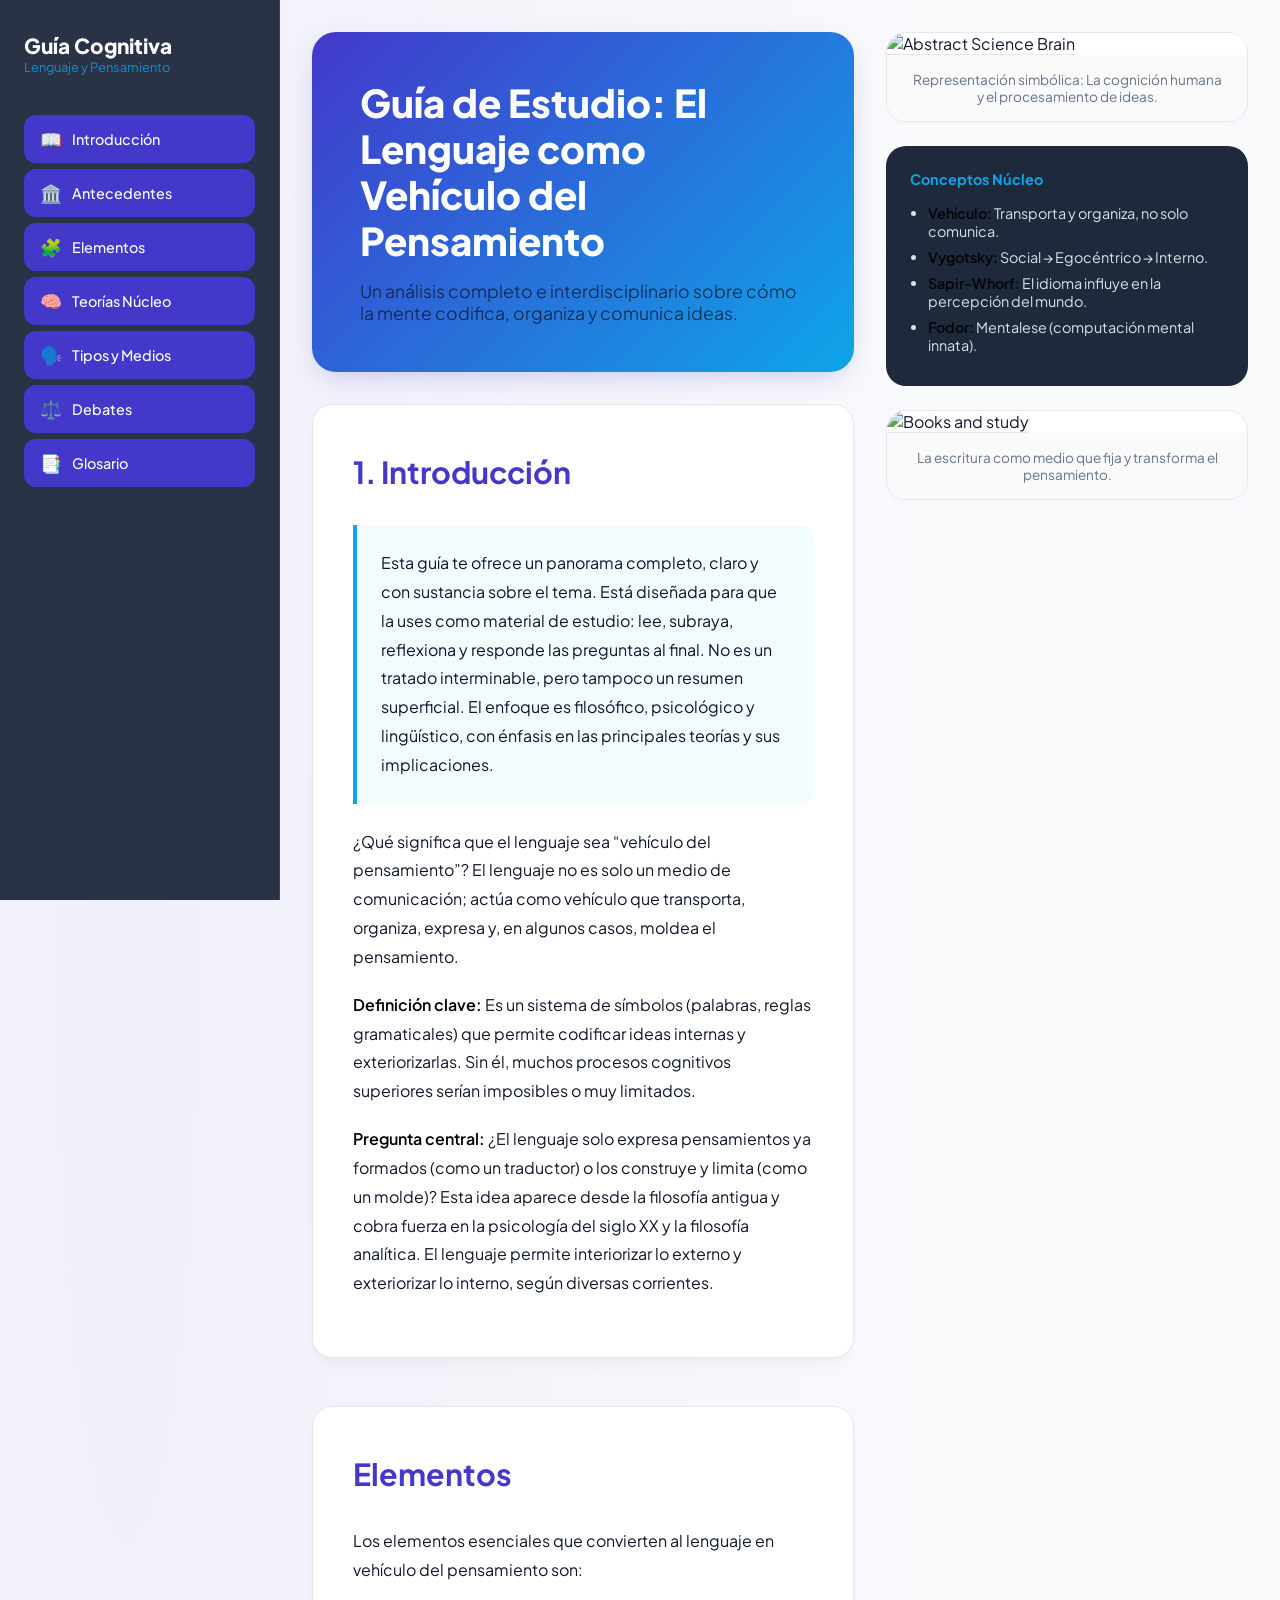
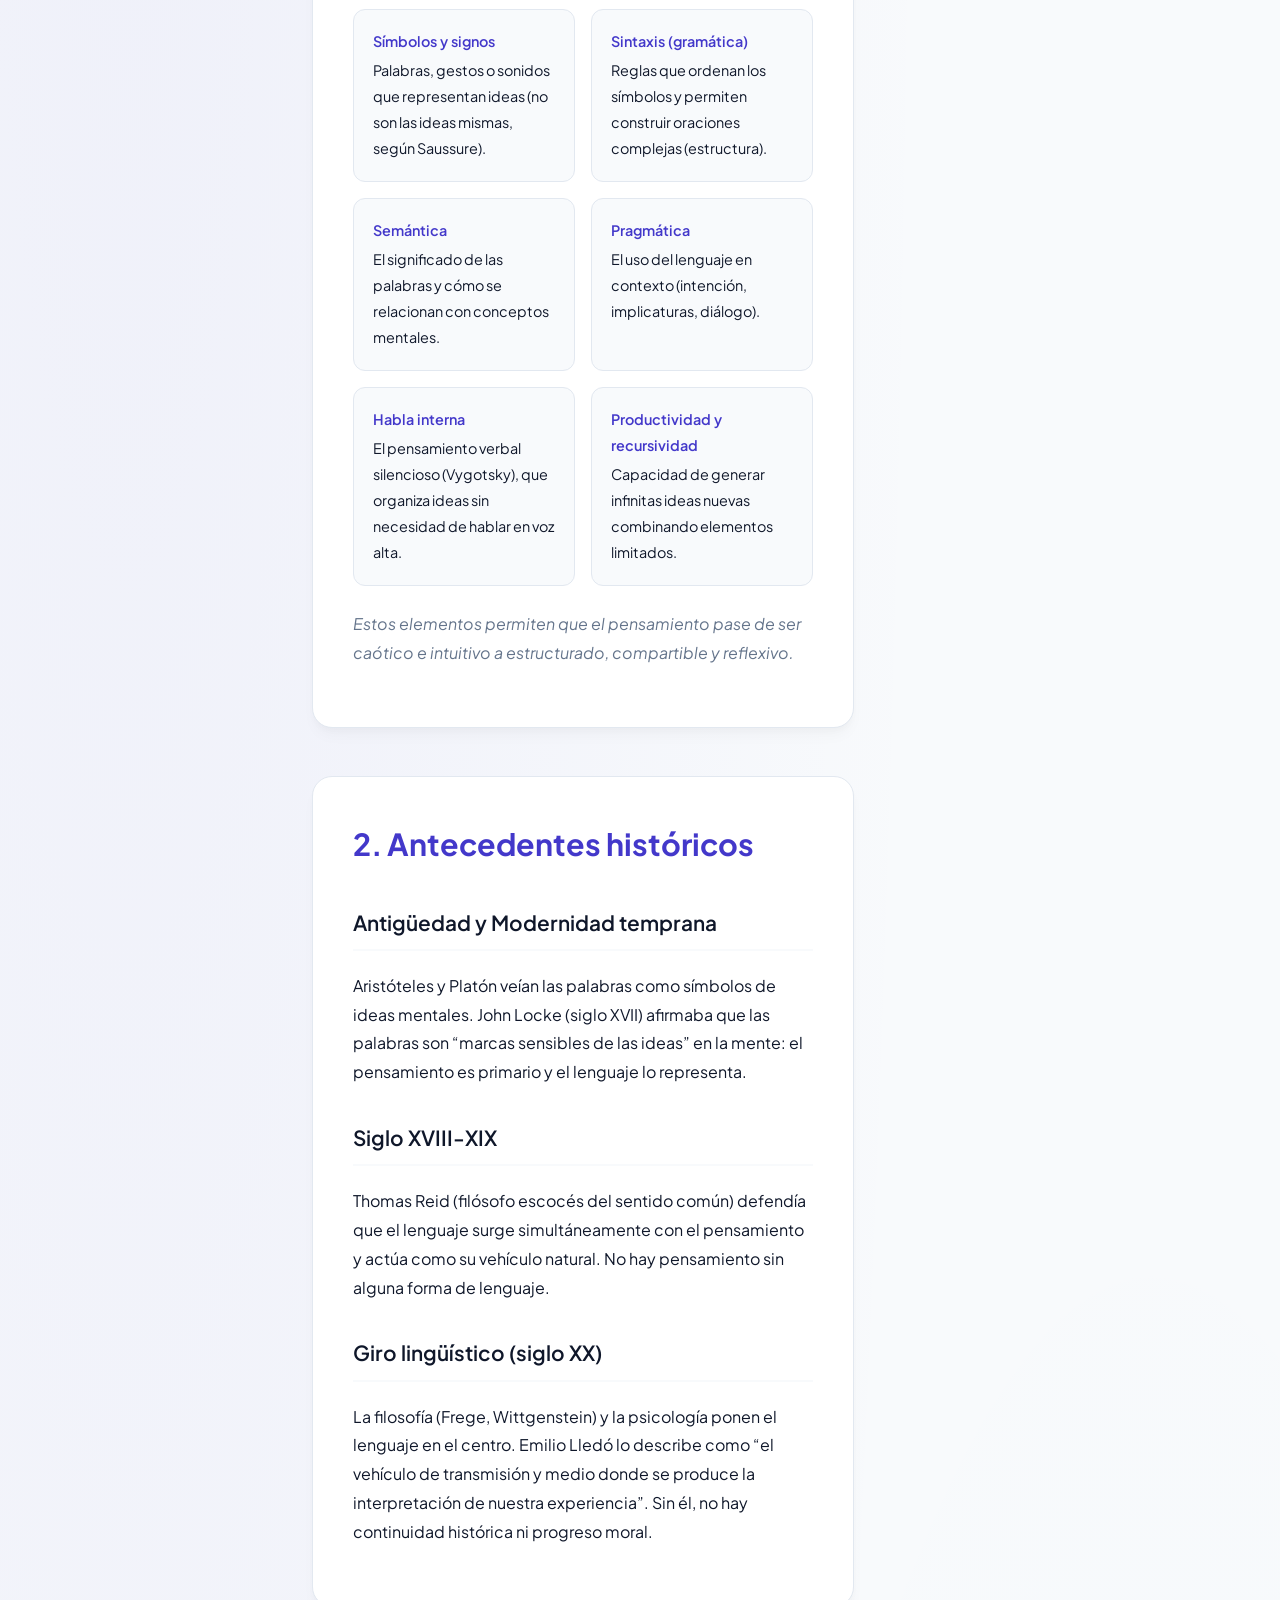
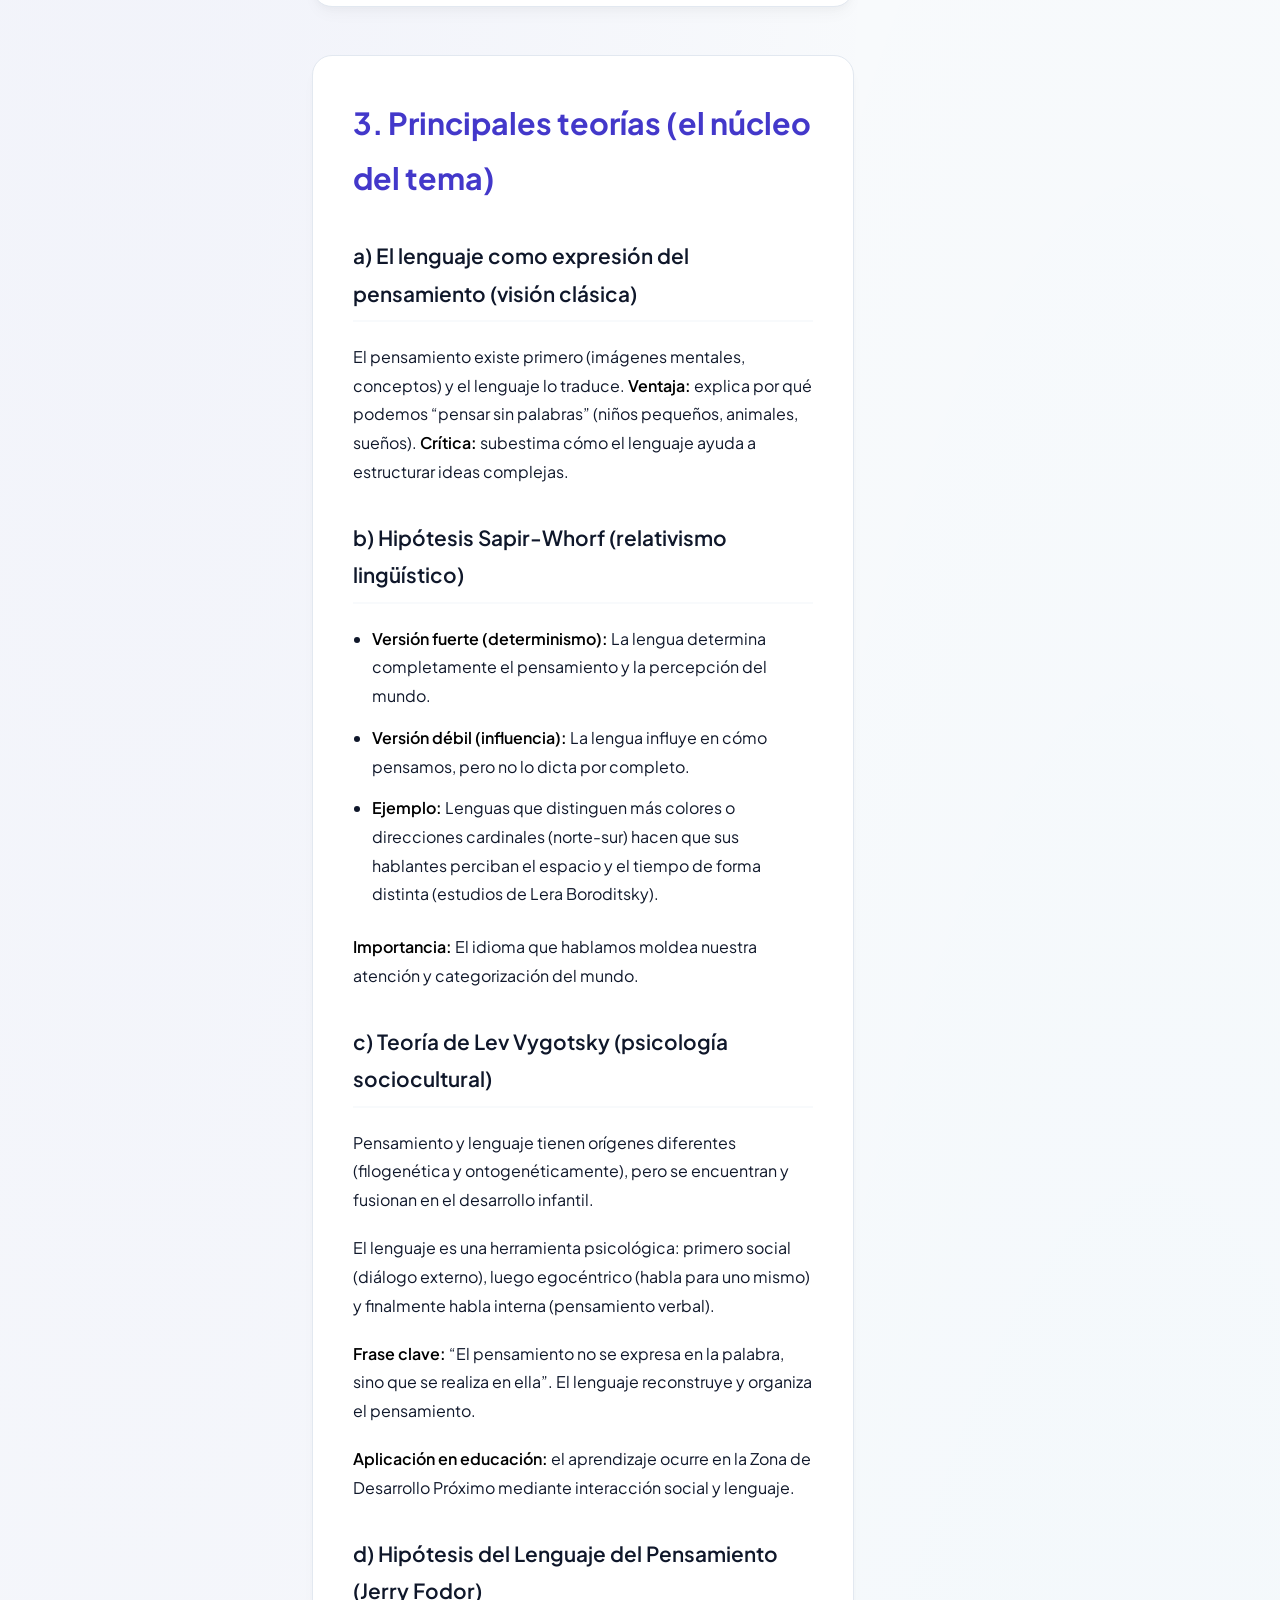
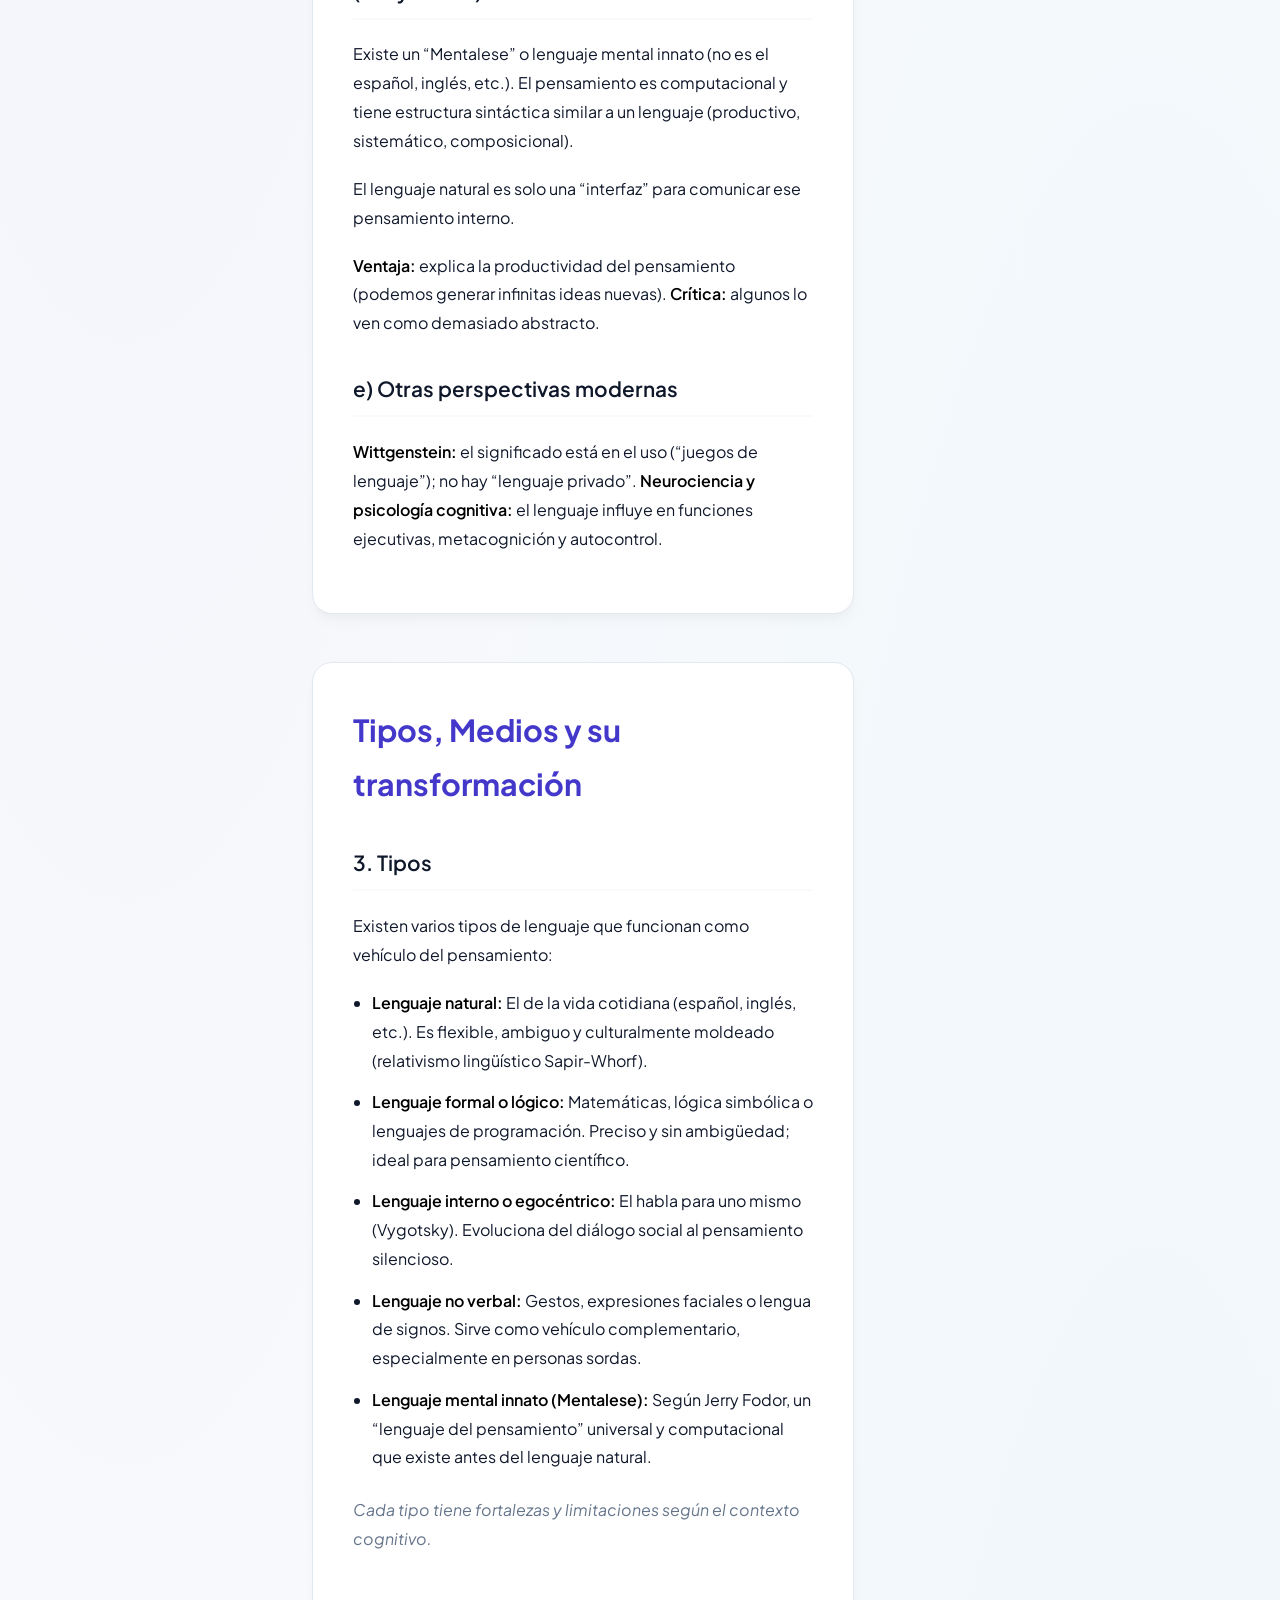
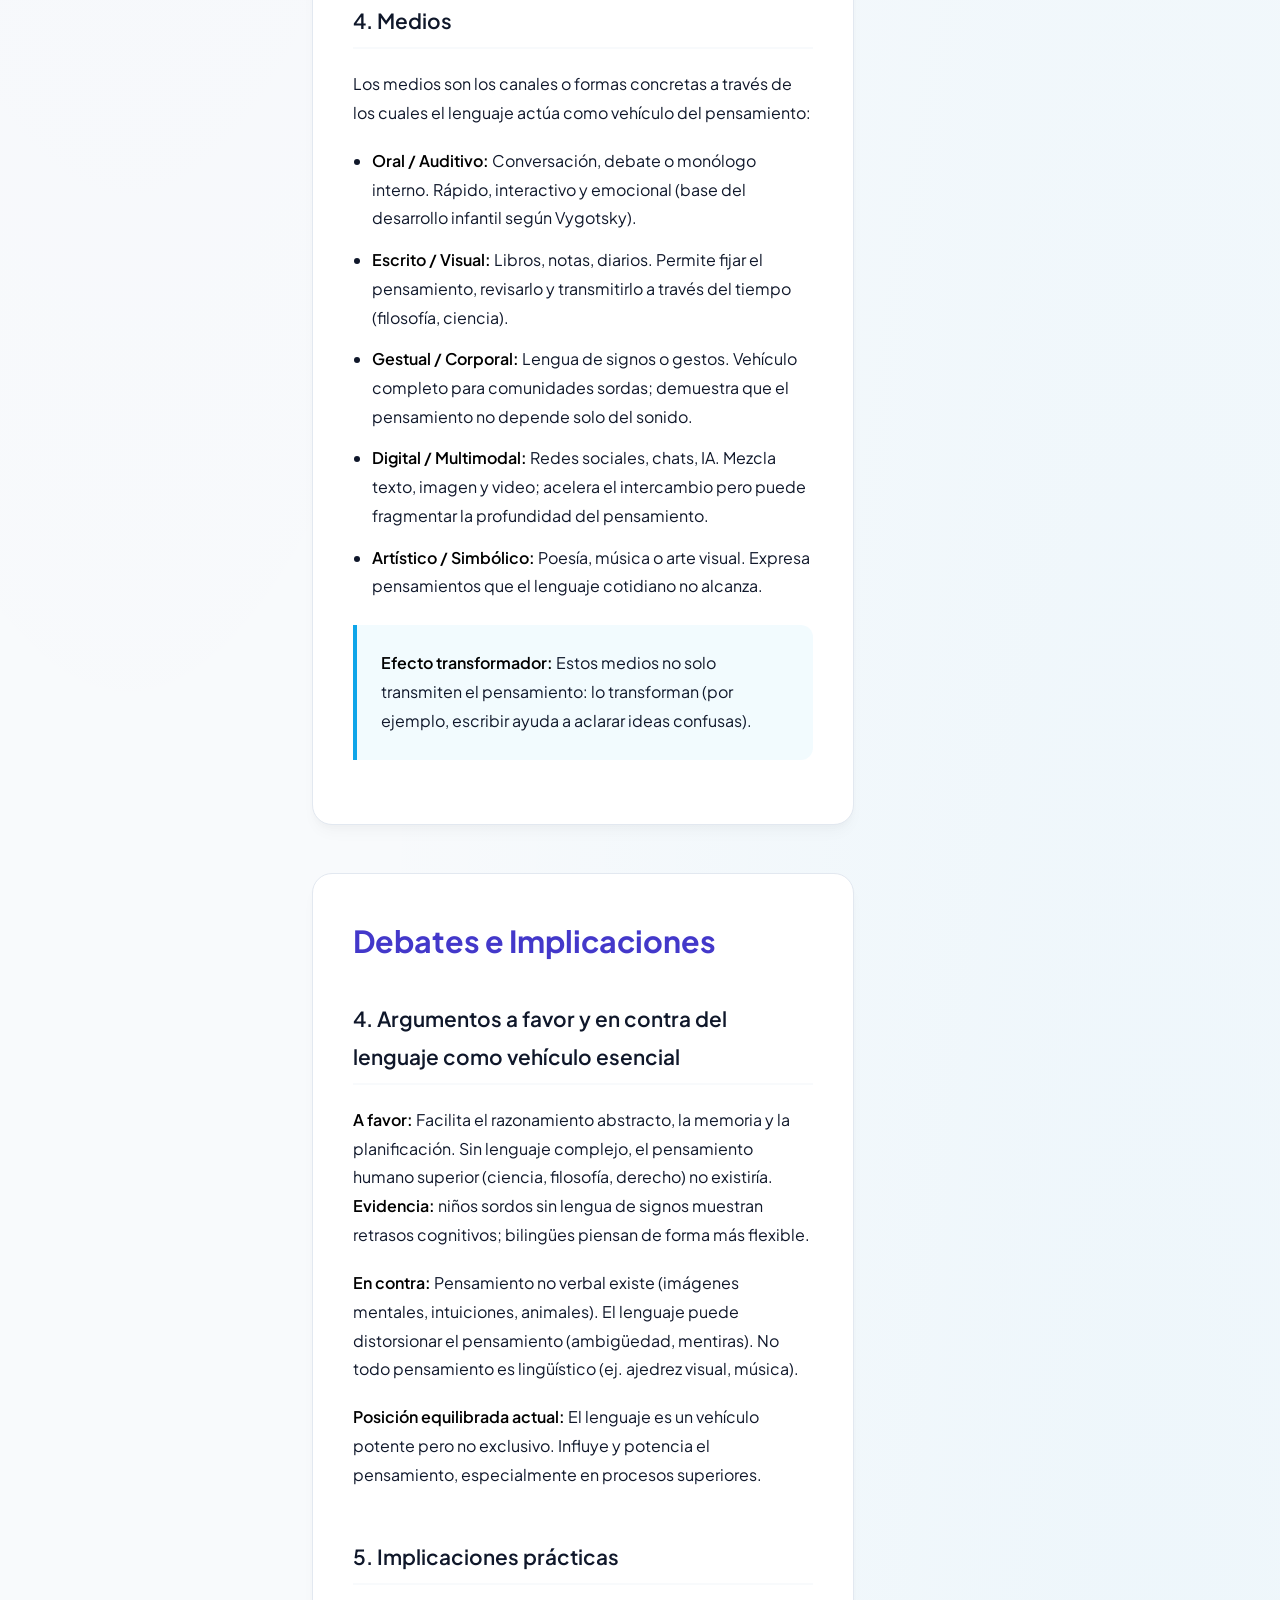
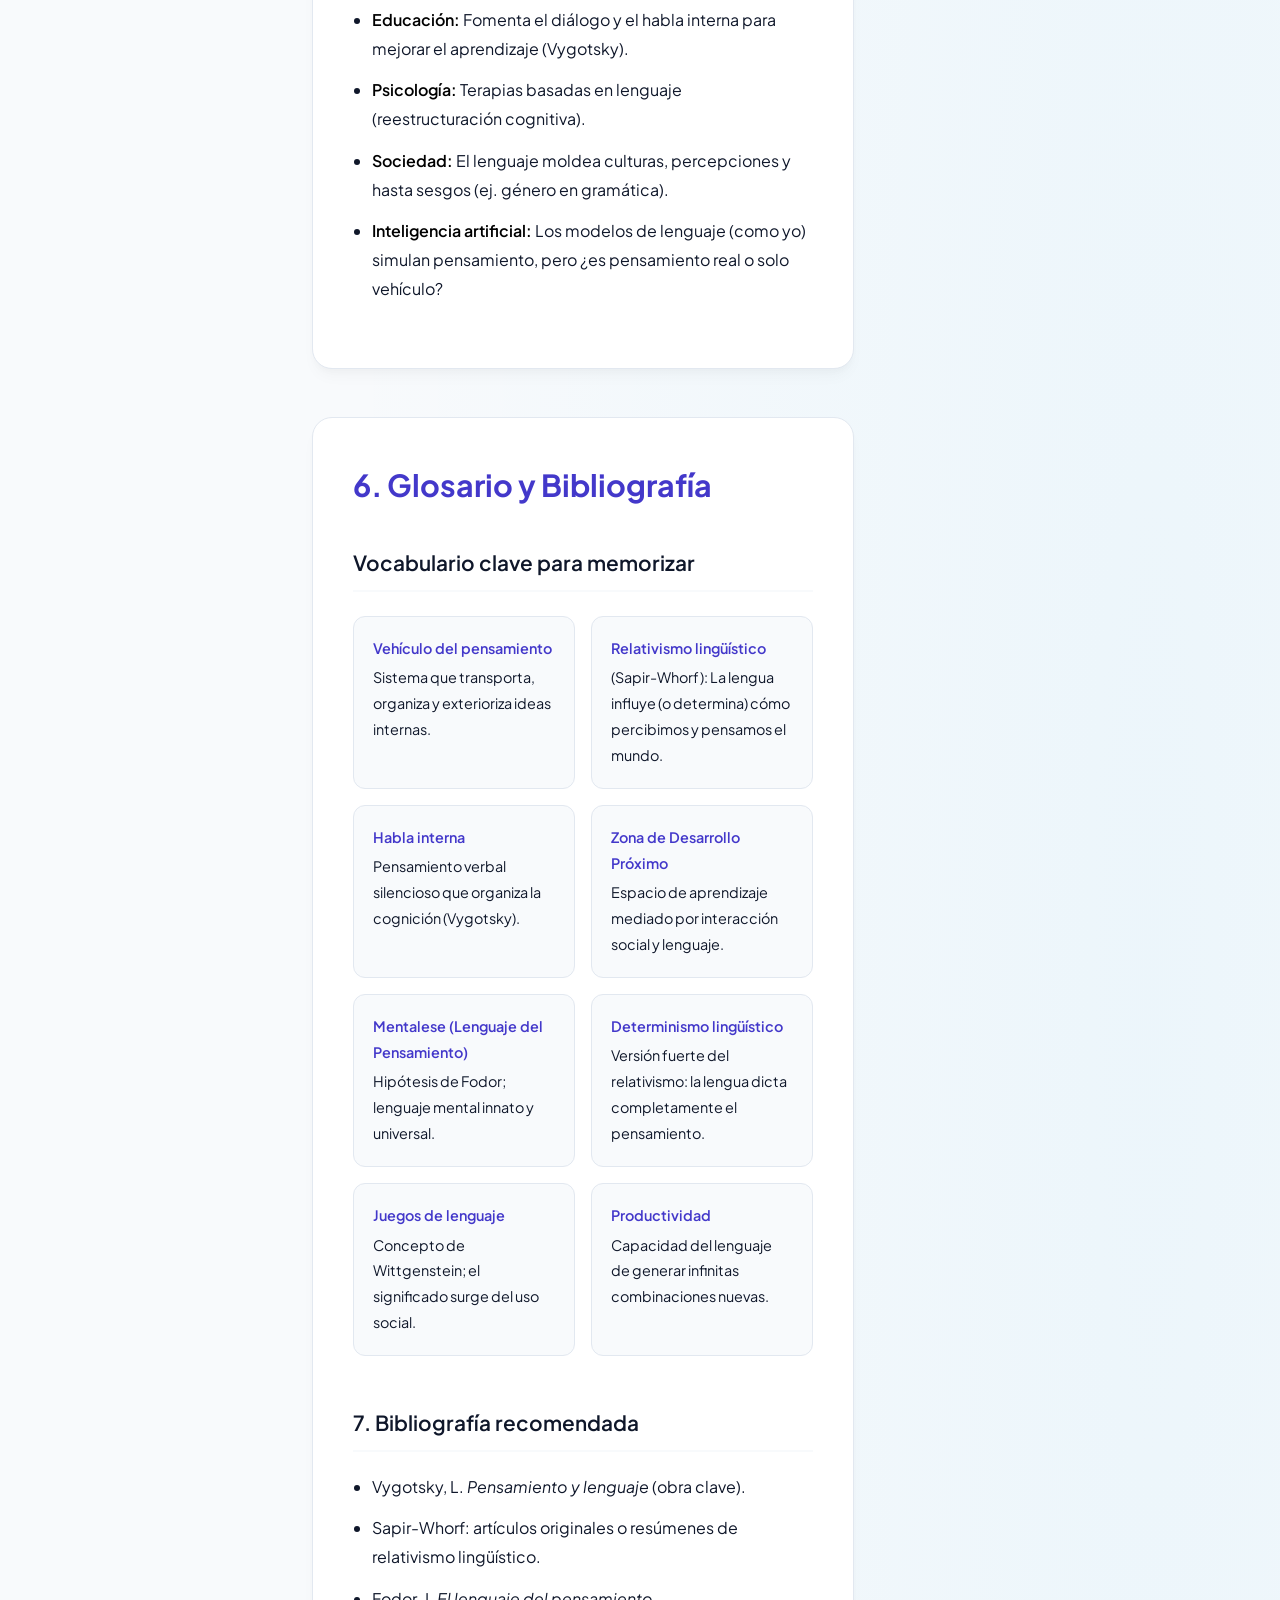
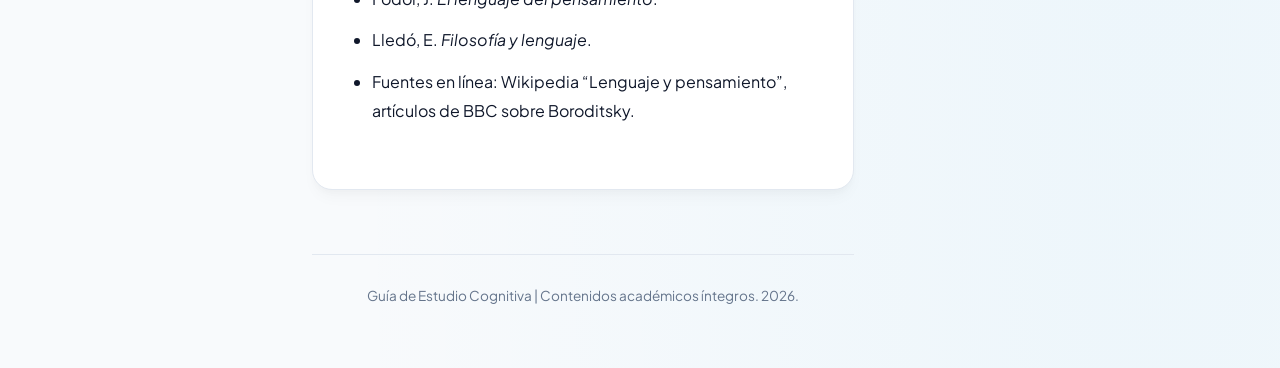
==== commit 1ccd8857: "Update index.html" ====
--- a/index.html
+++ b/index.html
@@ -3,17 +3,19 @@
 <head>
     <meta charset="UTF-8">
     <meta name="viewport" content="width=device-width, initial-scale=1.0">
-    <title>Guía de Estudio: El Lenguaje y el Pensamiento</title>
-    <link href="https://fonts.googleapis.com/css2?family=Plus+Jakarta+Sans:wght@300;400;600;800&display=swap" rel="stylesheet">
+    <title>Guía de Estudio Avanzada: Lenguaje y Pensamiento</title>
+    <link href="https://fonts.googleapis.com/css2?family=Plus+Jakarta+Sans:wght@300;400;500;600;800&display=swap" rel="stylesheet">
     <style>
         :root {
-            --primary: #4f46e5;
-            --secondary: #0ea5e9;
-            --accent: #f59e0b;
-            --bg: #fdfdfd;
-            --text-dark: #0f172a;
-            --text-light: #64748b;
-            --card-shadow: 0 10px 25px -5px rgba(0, 0, 0, 0.05), 0 8px 10px -6px rgba(0, 0, 0, 0.05);
+            --primary: #4338ca; /* Indigo */
+            --secondary: #0ea5e9; /* Sky */
+            --accent: #f97316; /* Orange */
+            --bg: #f8fafc;
+            --card-bg: #ffffff;
+            --text-main: #0f172a;
+            --text-muted: #64748b;
+            --border: #e2e8f0;
+            --nav-width: 280px;
         }
 
         * { box-sizing: border-box; }
@@ -21,335 +23,441 @@
         body {
             font-family: 'Plus Jakarta Sans', sans-serif;
             background-color: var(--bg);
-            color: var(--text-dark);
+            background-image: 
+                radial-gradient(at 10% 10%, rgba(67, 56, 202, 0.05) 0px, transparent 50%),
+                radial-gradient(at 90% 90%, rgba(14, 165, 233, 0.05) 0px, transparent 50%);
+            color: var(--text-main);
             margin: 0;
             display: flex;
+            min-height: 100vh;
             scroll-behavior: smooth;
         }
 
-        /* Navegación Lateral */
+        /* --- Barra Lateral Estilizada --- */
         nav {
-            width: 280px;
+            width: var(--nav-width);
             height: 100vh;
-            background: #1e293b;
+            background: rgba(30, 41, 59, 0.95);
+            backdrop-filter: blur(10px);
             color: white;
             position: fixed;
             padding: 2rem 1.5rem;
-            overflow-y: auto;
-            display: none; /* Se activa en pantallas grandes */
-        }
-
-        @media (min-width: 1024px) {
-            nav { display: block; }
-            main { margin-left: 280px; }
-        }
-
-        nav h2 { font-size: 1.2rem; margin-bottom: 2rem; color: var(--secondary); }
+            display: flex;
+            flex-direction: column;
+            border-right: 1px solid rgba(255,255,255,0.1);
+            z-index: 100;
+        }
+
+        nav h2 { 
+            font-size: 1.3rem; 
+            margin-bottom: 0; 
+            color: white; 
+            font-weight: 800;
+            display: flex;
+            align-items: center;
+            gap: 10px;
+        }
+        
+        nav .subtitle {
+            color: var(--secondary);
+            font-size: 0.8rem;
+            margin-bottom: 2.5rem;
+            opacity: 0.8;
+        }
+
         nav a {
-            display: block;
+            display: flex;
+            align-items: center;
             color: #cbd5e1;
             text-decoration: none;
-            padding: 0.75rem 1rem;
-            border-radius: 8px;
-            margin-bottom: 0.5rem;
+            padding: 0.8rem 1rem;
+            border-radius: 12px;
+            margin-bottom: 0.4rem;
             font-size: 0.9rem;
-            transition: all 0.3s;
-        }
-        nav a:hover { background: #334155; color: white; }
-
-        /* Contenido Principal */
+            font-weight: 500;
+            transition: all 0.2s ease;
+        }
+        nav a:hover { background: rgba(255,255,255,0.1); color: white; transform: translateX(5px); }
+        nav a.active { background: var(--primary); color: white; }
+
+        /* --- Contenedor Principal de Dos Columnas --- */
         main {
             flex: 1;
+            margin-left: var(--nav-width);
+            display: flex;
             padding: 2rem;
-            max-width: 1000px;
+            gap: 2rem;
+        }
+
+        /* Columna de Texto (Izquierda) */
+        .content-col {
+            flex: 1.5; /* Más ancha */
+            max-width: 850px;
+        }
+
+        /* Columna Visual (Derecha) - Llenando el espacio vacío */
+        .visual-col {
+            flex: 1; /* Un poco más estrecha */
+            position: sticky;
+            top: 2rem;
+            height: calc(100vh - 4rem);
+            display: flex;
+            flex-direction: column;
+            gap: 1.5rem;
         }
 
         header {
             background: linear-gradient(135deg, var(--primary), var(--secondary));
-            padding: 4rem 2rem;
+            padding: 3rem;
             border-radius: 24px;
             color: white;
-            margin-bottom: 3rem;
-            position: relative;
-            overflow: hidden;
-        }
-
-        header::after {
-            content: '';
-            position: absolute;
-            top: -50px; right: -50px;
-            width: 200px; height: 200px;
-            background: rgba(255,255,255,0.1);
-            border-radius: 50%;
-        }
-
-        h1 { font-size: 2.5rem; margin: 0; line-height: 1.2; }
-        .subtitle { opacity: 0.9; font-weight: 300; margin-top: 1rem; }
-
-        section { margin-bottom: 4rem; scroll-margin-top: 2rem; }
+            margin-bottom: 2rem;
+            box-shadow: 0 10px 30px -10px rgba(67, 56, 202, 0.3);
+        }
+        header h1 { font-size: 2.4rem; margin: 0; font-weight: 800; line-height: 1.2; }
+        header p { opacity: 0.9; font-weight: 300; margin: 1rem 0 0; font-size: 1.1rem; }
+
+        section { margin-bottom: 3rem; scroll-margin-top: 2rem; }
         
         .card {
-            background: white;
+            background: var(--card-bg);
             padding: 2.5rem;
             border-radius: 20px;
-            box-shadow: var(--card-shadow);
-            border: 1px solid #f1f5f9;
-            line-height: 1.7;
-        }
-
-        h2 {
-            font-size: 1.8rem;
-            color: var(--primary);
-            margin-top: 0;
-            display: flex;
-            align-items: center;
-            gap: 10px;
-        }
-
-        h2::before {
-            content: '';
-            width: 8px;
-            height: 30px;
-            background: var(--accent);
-            border-radius: 4px;
-        }
-
-        h3 { color: var(--secondary); margin-top: 2rem; border-left: 3px solid #e2e8f0; padding-left: 1rem; }
-
-        .highlight-box {
-            background: #f8fafc;
+            box-shadow: 0 4px 6px -1px rgba(0, 0, 0, 0.02), 0 10px 15px -3px rgba(0, 0, 0, 0.03);
+            border: 1px solid var(--border);
+            line-height: 1.8;
+        }
+
+        h2 { font-size: 1.9rem; color: var(--primary); margin-top: 0; font-weight: 700; }
+        h3 { color: var(--text-main); margin-top: 2rem; font-size: 1.3rem; font-weight: 600; border-bottom: 2px solid var(--bg); padding-bottom: 0.5rem; }
+
+        p { margin-top: 0; margin-bottom: 1.2rem; color: var(--text-main); }
+        strong { font-weight: 600; color: #000; }
+
+        .highlight {
+            background: rgba(14, 165, 233, 0.05);
             border-left: 4px solid var(--secondary);
             padding: 1.5rem;
+            border-radius: 0 12px 12px 0;
             margin: 1.5rem 0;
-            border-radius: 0 12px 12px 0;
-            font-style: italic;
-        }
-
-        .grid-elements {
+        }
+
+        /* --- Elementos Visuales Columna Derecha --- */
+        .visual-card {
+            background: white;
+            border-radius: 20px;
+            border: 1px solid var(--border);
+            overflow: hidden;
+            box-shadow: 0 4px 6px -1px rgba(0, 0, 0, 0.02);
+            transition: all 0.3s ease;
+        }
+        .visual-card:hover { transform: translateY(-3px); box-shadow: 0 10px 20px rgba(0,0,0,0.05); }
+
+        .visual-card img {
+            width: 100%;
+            height: 220px;
+            object-fit: cover;
+            border-bottom: 1px solid var(--border);
+        }
+        
+        .visual-card .caption {
+            padding: 1rem 1.5rem;
+            font-size: 0.85rem;
+            color: var(--text-muted);
+            text-align: center;
+            background: #fafafa;
+        }
+
+        .summary-box {
+            background: #1e293b;
+            color: #f1f5f9;
+            padding: 1.5rem;
+            border-radius: 20px;
+            font-size: 0.9rem;
+        }
+        .summary-box h4 { margin: 0 0 1rem 0; color: var(--secondary); }
+        .summary-box ul { margin: 0; padding-left: 1.1rem; }
+        .summary-box li { margin-bottom: 0.5rem; opacity: 0.9; }
+
+        /* Listas y Grids */
+        ul { padding-left: 1.2rem; margin-bottom: 1.5rem; }
+        li { margin-bottom: 0.8rem; }
+        
+        .grid-simplificado {
             display: grid;
-            grid-template-columns: repeat(auto-fit, minmax(250px, 1fr));
-            gap: 1.5rem;
-            margin: 2rem 0;
-        }
-
-        .element-item {
-            background: #ffffff;
-            border: 1px solid #e2e8f0;
-            padding: 1.5rem;
-            border-radius: 16px;
-            transition: transform 0.3s;
-        }
-        .element-item:hover { transform: translateY(-5px); border-color: var(--secondary); }
-        .element-item strong { color: var(--primary); display: block; margin-bottom: 0.5rem; }
-
-        .glossary-term {
-            margin-bottom: 1.5rem;
-            padding-bottom: 1rem;
-            border-bottom: 1px dashed #e2e8f0;
-        }
-        .glossary-term strong { color: var(--primary); font-size: 1.1rem; }
-
+            grid-template-columns: repeat(auto-fit, minmax(220px, 1fr));
+            gap: 1rem;
+            margin-top: 1.5rem;
+        }
+        .grid-item {
+            background: #f8fafc;
+            border: 1px solid var(--border);
+            padding: 1.2rem;
+            border-radius: 12px;
+            font-size: 0.9rem;
+        }
+        .grid-item strong { display: block; color: var(--primary); margin-bottom: 0.2rem; }
+
+        /* Footer */
         footer {
-            margin-top: 5rem;
-            padding: 2rem;
+            margin-top: 4rem;
+            padding: 2rem 0;
             text-align: center;
-            color: var(--text-light);
-            border-top: 1px solid #e2e8f0;
-        }
-
-        /* Estilo para listas */
-        ul { padding-left: 1.2rem; }
-        li { margin-bottom: 0.8rem; }
-        
-        .flex-group { display: flex; gap: 2rem; flex-wrap: wrap; }
-        .flex-child { flex: 1; min-width: 300px; }
+            color: var(--text-muted);
+            font-size: 0.85rem;
+            border-top: 1px solid var(--border);
+        }
+
+        /* --- Responsividad --- */
+        @media (max-width: 1200px) {
+            .visual-col { display: none; } /* Ocultar columna visual en tablets/móviles */
+            .content-col { max-width: 100%; }
+        }
+
+        @media (max-width: 1024px) {
+            nav { width: 80px; padding: 2rem 0.5rem; align-items: center; }
+            nav h2, nav .subtitle, nav a span { display: none; }
+            nav a { justify-content: center; width: 50px; height: 50px; padding: 0; }
+            nav a i { font-size: 1.2rem; display: block; }
+            main { margin-left: 80px; }
+        }
+        
+        @media (max-width: 768px) {
+            main { padding: 1rem; }
+            header { padding: 2rem; }
+            header h1 { font-size: 1.8rem; }
+            .card { padding: 1.5rem; }
+        }
+
+        /* Iconos simples (puedes cambiarlos por FontAwesome si quieres, use emojis para simplificar) */
+        nav a::before { margin-right: 10px; font-size: 1.1rem; }
+        #link-intro::before { content: '📖'; }
+        #link-historia::before { content: '🏛️'; }
+        #link-elementos::before { content: '🧩'; }
+        #link-teorias::before { content: '🧠'; }
+        #link-tipos::before { content: '🗣️'; }
+        #link-argumentos::before { content: '⚖️'; }
+        #link-glosario::before { content: '📑'; }
 
     </style>
 </head>
 <body>
 
 <nav>
-    <h2>Contenidos</h2>
-    <a href="#intro">Introducción</a>
-    <a href="#historia">Antecedentes</a>
-    <a href="#elementos">Elementos Esenciales</a>
-    <a href="#teorias">Principales Teorías</a>
-    <a href="#tipos">Tipos y Medios</a>
-    <a href="#argumentos">Argumentos</a>
-    <a href="#practica">Implicaciones</a>
-    <a href="#glosario">Glosario</a>
-    <a href="#biblio">Bibliografía</a>
+    <div>
+        <h2>Guía Cognitiva</h2>
+        <div class="subtitle">Lenguaje y Pensamiento</div>
+    </div>
+    <a href="#intro" id="link-intro"><span>Introducción</span></a>
+    <a href="#historia" id="link-historia"><span>Antecedentes</span></a>
+    <a href="#elementos" id="link-elementos"><span>Elementos</span></a>
+    <a href="#teorias" id="link-teorias"><span>Teorías Núcleo</span></a>
+    <a href="#tipos" id="link-tipos"><span>Tipos y Medios</span></a>
+    <a href="#argumentos" id="link-argumentos"><span>Debates</span></a>
+    <a href="#glosario" id="link-glosario"><span>Glosario</span></a>
 </nav>
 
 <main>
-    <header>
-        <h1>Guía de Estudio: El Lenguaje como Vehículo del Pensamiento</h1>
-        <p class="subtitle">Un panorama completo sobre la relación entre cognición y comunicación.</p>
-    </header>
-
-    <section id="intro">
-        <div class="card">
-            <h2>1. Introducción</h2>
-            <p>Esta guía te ofrece un panorama completo, claro y con sustancia sobre el tema. Está diseñada para que la uses como material de estudio: lee, subraya, reflexiona y responde las preguntas al final. No es un tratado interminable, pero tampoco un resumen superficial. El enfoque es filosófico, psicológico y lingüístico, con énfasis en las principales teorías y sus implicaciones.</p>
-            
-            <div class="highlight-box">
-                ¿Qué significa que el lenguaje sea “vehículo del pensamiento”? El lenguaje no es solo un medio de comunicación; actúa como vehículo que transporta, organiza, expresa y, en algunos casos, moldea el pensamiento.
-            </div>
-
-            <p><strong>Definición clave:</strong> Es un sistema de símbolos (palabras, reglas gramaticales) que permite codificar ideas internas y exteriorizarlas. Sin él, muchos procesos cognitivos superiores serían imposibles o muy limitados. Pregunta central: ¿El lenguaje solo expresa pensamientos ya formados (como un traductor) o los construye y limita (como un molde)? Esta idea aparece desde la filosofía antigua y cobra fuerza en la psicología del siglo XX y la filosofía analítica. El lenguaje permite interiorizar lo externo y exteriorizar lo interno, según diversas corrientes.</p>
+    <div class="content-col">
+        <header>
+            <h1>Guía de Estudio: El Lenguaje como Vehículo del Pensamiento</h1>
+            <p>Un análisis completo e interdisciplinario sobre cómo la mente codifica, organiza y comunica ideas.</p>
+        </header>
+
+        <section id="intro">
+            <div class="card">
+                <h2>1. Introducción</h2>
+                <div class="highlight">
+                    Esta guía te ofrece un panorama completo, claro y con sustancia sobre el tema. Está diseñada para que la uses como material de estudio: lee, subraya, reflexiona y responde las preguntas al final. No es un tratado interminable, pero tampoco un resumen superficial. El enfoque es filosófico, psicológico y lingüístico, con énfasis en las principales teorías y sus implicaciones.
+                </div>
+                <p>¿Qué significa que el lenguaje sea “vehículo del pensamiento”? El lenguaje no es solo un medio de comunicación; actúa como vehículo que transporta, organiza, expresa y, en algunos casos, moldea el pensamiento.</p>
+                <p><strong>Definición clave:</strong> Es un sistema de símbolos (palabras, reglas gramaticales) que permite codificar ideas internas y exteriorizarlas. Sin él, muchos procesos cognitivos superiores serían imposibles o muy limitados.</p>
+                <p><strong>Pregunta central:</strong> ¿El lenguaje solo expresa pensamientos ya formados (como un traductor) o los construye y limita (como un molde)? Esta idea aparece desde la filosofía antigua y cobra fuerza en la psicología del siglo XX y la filosofía analítica. El lenguaje permite interiorizar lo externo y exteriorizar lo interno, según diversas corrientes.</p>
+            </div>
+        </section>
+
+        <section id="elementos">
+            <div class="card">
+                <h2>Elementos</h2>
+                <p>Los elementos esenciales que convierten al lenguaje en vehículo del pensamiento son:</p>
+                <div class="grid-simplificado">
+                    <div class="grid-item"><strong>Símbolos y signos</strong> Palabras, gestos o sonidos que representan ideas (no son las ideas mismas, según Saussure).</div>
+                    <div class="grid-item"><strong>Sintaxis (gramática)</strong> Reglas que ordenan los símbolos y permiten construir oraciones complejas (estructura).</div>
+                    <div class="grid-item"><strong>Semántica</strong> El significado de las palabras y cómo se relacionan con conceptos mentales.</div>
+                    <div class="grid-item"><strong>Pragmática</strong> El uso del lenguaje en contexto (intención, implicaturas, diálogo).</div>
+                    <div class="grid-item"><strong>Habla interna</strong> El pensamiento verbal silencioso (Vygotsky), que organiza ideas sin necesidad de hablar en voz alta.</div>
+                    <div class="grid-item"><strong>Productividad y recursividad</strong> Capacidad de generar infinitas ideas nuevas combinando elementos limitados.</div>
+                </div>
+                <p style="margin-top: 1.5rem; font-style: italic; color: var(--text-muted);">Estos elementos permiten que el pensamiento pase de ser caótico e intuitivo a estructurado, compartible y reflexivo.</p>
+            </div>
+        </section>
+
+        <section id="historia">
+            <div class="card">
+                <h2>2. Antecedentes históricos</h2>
+                <h3>Antigüedad y Modernidad temprana</h3>
+                <p>Aristóteles y Platón veían las palabras como símbolos de ideas mentales. John Locke (siglo XVII) afirmaba que las palabras son “marcas sensibles de las ideas” en la mente: el pensamiento es primario y el lenguaje lo representa.</p>
+                <h3>Siglo XVIII-XIX</h3>
+                <p>Thomas Reid (filósofo escocés del sentido común) defendía que el lenguaje surge simultáneamente con el pensamiento y actúa como su vehículo natural. No hay pensamiento sin alguna forma de lenguaje.</p>
+                <h3>Giro lingüístico (siglo XX)</h3>
+                <p>La filosofía (Frege, Wittgenstein) y la psicología ponen el lenguaje en el centro. Emilio Lledó lo describe como “el vehículo de transmisión y medio donde se produce la interpretación de nuestra experiencia”. Sin él, no hay continuidad histórica ni progreso moral.</p>
+            </div>
+        </section>
+
+        <section id="teorias">
+            <div class="card">
+                <h2>3. Principales teorías (el núcleo del tema)</h2>
+                
+                <h3>a) El lenguaje como expresión del pensamiento (visión clásica)</h3>
+                <p>El pensamiento existe primero (imágenes mentales, conceptos) y el lenguaje lo traduce. <strong>Ventaja:</strong> explica por qué podemos “pensar sin palabras” (niños pequeños, animales, sueños). <strong>Crítica:</strong> subestima cómo el lenguaje ayuda a estructurar ideas complejas.</p>
+
+                <h3>b) Hipótesis Sapir-Whorf (relativismo lingüístico)</h3>
+                <ul>
+                    <li><strong>Versión fuerte (determinismo):</strong> La lengua determina completamente el pensamiento y la percepción del mundo.</li>
+                    <li><strong>Versión débil (influencia):</strong> La lengua influye en cómo pensamos, pero no lo dicta por completo.</li>
+                    <li><strong>Ejemplo:</strong> Lenguas que distinguen más colores o direcciones cardinales (norte-sur) hacen que sus hablantes perciban el espacio y el tiempo de forma distinta (estudios de Lera Boroditsky).</li>
+                </ul>
+                <p><strong>Importancia:</strong> El idioma que hablamos moldea nuestra atención y categorización del mundo.</p>
+
+                <h3>c) Teoría de Lev Vygotsky (psicología sociocultural)</h3>
+                <p>Pensamiento y lenguaje tienen orígenes diferentes (filogenética y ontogenéticamente), pero se encuentran y fusionan en el desarrollo infantil.</p>
+                <p>El lenguaje es una herramienta psicológica: primero social (diálogo externo), luego egocéntrico (habla para uno mismo) y finalmente habla interna (pensamiento verbal).</p>
+                <p><strong>Frase clave:</strong> “El pensamiento no se expresa en la palabra, sino que se realiza en ella”. El lenguaje reconstruye y organiza el pensamiento.</p>
+                <p><strong>Aplicación en educación:</strong> el aprendizaje ocurre en la Zona de Desarrollo Próximo mediante interacción social y lenguaje.</p>
+
+                <h3>d) Hipótesis del Lenguaje del Pensamiento (Jerry Fodor)</h3>
+                <p>Existe un “Mentalese” o lenguaje mental innato (no es el español, inglés, etc.). El pensamiento es computacional y tiene estructura sintáctica similar a un lenguaje (productivo, sistemático, composicional).</p>
+                <p>El lenguaje natural es solo una “interfaz” para comunicar ese pensamiento interno.</p>
+                <p><strong>Ventaja:</strong> explica la productividad del pensamiento (podemos generar infinitas ideas nuevas). <strong>Crítica:</strong> algunos lo ven como demasiado abstracto.</p>
+
+                <h3>e) Otras perspectivas modernas</h3>
+                <p><strong>Wittgenstein:</strong> el significado está en el uso (“juegos de lenguaje”); no hay “lenguaje privado”. <strong>Neurociencia y psicología cognitiva:</strong> el lenguaje influye en funciones ejecutivas, metacognición y autocontrol.</p>
+            </div>
+        </section>
+
+        <section id="tipos">
+            <div class="card">
+                <h2>Tipos, Medios y su transformación</h2>
+                <h3>3. Tipos</h3>
+                <p>Existen varios tipos de lenguaje que funcionan como vehículo del pensamiento:</p>
+                <ul>
+                    <li><strong>Lenguaje natural:</strong> El de la vida cotidiana (español, inglés, etc.). Es flexible, ambiguo y culturalmente moldeado (relativismo lingüístico Sapir-Whorf).</li>
+                    <li><strong>Lenguaje formal o lógico:</strong> Matemáticas, lógica simbólica o lenguajes de programación. Preciso y sin ambigüedad; ideal para pensamiento científico.</li>
+                    <li><strong>Lenguaje interno o egocéntrico:</strong> El habla para uno mismo (Vygotsky). Evoluciona del diálogo social al pensamiento silencioso.</li>
+                    <li><strong>Lenguaje no verbal:</strong> Gestos, expresiones faciales o lengua de signos. Sirve como vehículo complementario, especialmente en personas sordas.</li>
+                    <li><strong>Lenguaje mental innato (Mentalese):</strong> Según Jerry Fodor, un “lenguaje del pensamiento” universal y computacional que existe antes del lenguaje natural.</li>
+                </ul>
+                <p style="font-style: italic; color: var(--text-muted);">Cada tipo tiene fortalezas y limitaciones según el contexto cognitivo.</p>
+
+                <h3 style="margin-top: 3rem;">4. Medios</h3>
+                <p>Los medios son los canales o formas concretas a través de los cuales el lenguaje actúa como vehículo del pensamiento:</p>
+                <ul>
+                    <li><strong>Oral / Auditivo:</strong> Conversación, debate o monólogo interno. Rápido, interactivo y emocional (base del desarrollo infantil según Vygotsky).</li>
+                    <li><strong>Escrito / Visual:</strong> Libros, notas, diarios. Permite fijar el pensamiento, revisarlo y transmitirlo a través del tiempo (filosofía, ciencia).</li>
+                    <li><strong>Gestual / Corporal:</strong> Lengua de signos o gestos. Vehículo completo para comunidades sordas; demuestra que el pensamiento no depende solo del sonido.</li>
+                    <li><strong>Digital / Multimodal:</strong> Redes sociales, chats, IA. Mezcla texto, imagen y video; acelera el intercambio pero puede fragmentar la profundidad del pensamiento.</li>
+                    <li><strong>Artístico / Simbólico:</strong> Poesía, música o arte visual. Expresa pensamientos que el lenguaje cotidiano no alcanza.</li>
+                </ul>
+                <div class="highlight">
+                    <strong>Efecto transformador:</strong> Estos medios no solo transmiten el pensamiento: lo transforman (por ejemplo, escribir ayuda a aclarar ideas confusas).
+                </div>
+            </div>
+        </section>
+
+        <section id="argumentos">
+            <div class="card">
+                <h2>Debates e Implicaciones</h2>
+                <h3>4. Argumentos a favor y en contra del lenguaje como vehículo esencial</h3>
+                <p><strong>A favor:</strong> Facilita el razonamiento abstracto, la memoria y la planificación. Sin lenguaje complejo, el pensamiento humano superior (ciencia, filosofía, derecho) no existiría. <strong>Evidencia:</strong> niños sordos sin lengua de signos muestran retrasos cognitivos; bilingües piensan de forma más flexible.</p>
+                <p><strong>En contra:</strong> Pensamiento no verbal existe (imágenes mentales, intuiciones, animales). El lenguaje puede distorsionar el pensamiento (ambigüedad, mentiras). No todo pensamiento es lingüístico (ej. ajedrez visual, música).</p>
+                <p><strong>Posición equilibrada actual:</strong> El lenguaje es un vehículo potente pero no exclusivo. Influye y potencia el pensamiento, especialmente en procesos superiores.</p>
+
+                <h3 style="margin-top: 3rem;">5. Implicaciones prácticas</h3>
+                <ul>
+                    <li><strong>Educación:</strong> Fomenta el diálogo y el habla interna para mejorar el aprendizaje (Vygotsky).</li>
+                    <li><strong>Psicología:</strong> Terapias basadas en lenguaje (reestructuración cognitiva).</li>
+                    <li><strong>Sociedad:</strong> El lenguaje moldea culturas, percepciones y hasta sesgos (ej. género en gramática).</li>
+                    <li><strong>Inteligencia artificial:</strong> Los modelos de lenguaje (como yo) simulan pensamiento, pero ¿es pensamiento real o solo vehículo?</li>
+                </ul>
+            </div>
+        </section>
+
+        <section id="glosario">
+            <div class="card">
+                <h2>6. Glosario y Bibliografía</h2>
+                <h3>Vocabulario clave para memorizar</h3>
+                <div class="grid-simplificado">
+                    <div class="grid-item"><strong>Vehículo del pensamiento</strong> Sistema que transporta, organiza y exterioriza ideas internas.</div>
+                    <div class="grid-item"><strong>Relativismo lingüístico</strong> (Sapir-Whorf): La lengua influye (o determina) cómo percibimos y pensamos el mundo.</div>
+                    <div class="grid-item"><strong>Habla interna</strong> Pensamiento verbal silencioso que organiza la cognición (Vygotsky).</div>
+                    <div class="grid-item"><strong>Zona de Desarrollo Próximo</strong> Espacio de aprendizaje mediado por interacción social y lenguaje.</div>
+                    <div class="grid-item"><strong>Mentalese (Lenguaje del Pensamiento)</strong> Hipótesis de Fodor; lenguaje mental innato y universal.</div>
+                    <div class="grid-item"><strong>Determinismo lingüístico</strong> Versión fuerte del relativismo: la lengua dicta completamente el pensamiento.</div>
+                    <div class="grid-item"><strong>Juegos de lenguaje</strong> Concepto de Wittgenstein; el significado surge del uso social.</div>
+                    <div class="grid-item"><strong>Productividad</strong> Capacidad del lenguaje de generar infinitas combinaciones nuevas.</div>
+                </div>
+
+                <h3 style="margin-top: 3rem;">7. Bibliografía recomendada</h3>
+                <ul>
+                    <li>Vygotsky, L. <em>Pensamiento y lenguaje</em> (obra clave).</li>
+                    <li>Sapir-Whorf: artículos originales o resúmenes de relativismo lingüístico.</li>
+                    <li>Fodor, J. <em>El lenguaje del pensamiento</em>.</li>
+                    <li>Lledó, E. <em>Filosofía y lenguaje</em>.</li>
+                    <li>Fuentes en línea: Wikipedia “Lenguaje y pensamiento”, artículos de BBC sobre Boroditsky.</li>
+                </ul>
+            </div>
+        </section>
+
+        <footer>
+            Guía de Estudio Cognitiva | Contenidos académicos íntegros. 2026.
+        </footer>
+    </div>
+
+    <div class="visual-col">
+        <div class="visual-card">
+            <img src="https://images.unsplash.com/photo-1507413245164-6160d8298b31?q=80&w=800&auto=format&fit=crop" alt="Abstract Science Brain">
+            <div class="caption">Representación simbólica: La cognición humana y el procesamiento de ideas.</div>
         </div>
-    </section>
-
-    <section id="historia">
-        <div class="card">
-            <h2>2. Antecedentes históricos</h2>
-            <h3>Antigüedad y Modernidad temprana</h3>
-            <p>Aristóteles y Platón veían las palabras como símbolos de ideas mentales. John Locke (siglo XVII) afirmaba que las palabras son “marcas sensibles de las ideas” en la mente: el pensamiento es primario y el lenguaje lo representa.</p>
-            
-            <h3>Siglo XVIII-XIX</h3>
-            <p>Thomas Reid (filósofo escocés del sentido común) defendía que el lenguaje surge simultáneamente con el pensamiento y actúa como su vehículo natural. No hay pensamiento sin alguna forma de lenguaje.</p>
-            
-            <h3>Giro lingüístico (siglo XX)</h3>
-            <p>La filosofía (Frege, Wittgenstein) y la psicología ponen el lenguaje en el centro. Emilio Lledó lo describe como “el vehículo de transmisión y medio donde se produce la interpretación de nuestra experiencia”. Sin él, no hay continuidad histórica ni progreso moral.</p>
-        </div>
-    </section>
-
-    <section id="elementos">
-        <div class="card">
-            <h2>Elementos del Vehículo</h2>
-            <p>Los elementos esenciales que convierten al lenguaje en vehículo del pensamiento son:</p>
-            <div class="grid-elements">
-                <div class="element-item"><strong>Símbolos y signos</strong> Palabras, gestos o sonidos que representan ideas (no son las ideas mismas, según Saussure).</div>
-                <div class="element-item"><strong>Sintaxis (gramática)</strong> Reglas que ordenan los símbolos y permiten construir oraciones complejas (estructura).</div>
-                <div class="element-item"><strong>Semántica</strong> El significado de las palabras y cómo se relacionan con conceptos mentales.</div>
-                <div class="element-item"><strong>Pragmática</strong> El uso del lenguaje en contexto (intención, implicaturas, diálogo).</div>
-                <div class="element-item"><strong>Habla interna</strong> El pensamiento verbal silencioso (Vygotsky), que organiza ideas sin necesidad de hablar en voz alta.</div>
-                <div class="element-item"><strong>Productividad y recursividad</strong> Capacidad de generar infinitas ideas nuevas combinando elementos limitados.</div>
-            </div>
-            <p>Estos elementos permiten que el pensamiento pase de ser caótico e intuitivo a estructurado, compartible y reflexivo.</p>
-        </div>
-    </section>
-
-    <section id="teorias">
-        <div class="card">
-            <h2>3. Principales teorías (el núcleo del tema)</h2>
-            
-            <h3>a) El lenguaje como expresión del pensamiento (visión clásica)</h3>
-            <p>El pensamiento existe primero (imágenes mentales, conceptos) y el lenguaje lo traduce. <strong>Ventaja:</strong> explica por qué podemos “pensar sin palabras” (niños pequeños, animales, sueños). <strong>Crítica:</strong> subestima cómo el lenguaje ayuda a estructurar ideas complejas.</p>
-
-            <h3>b) Hipótesis Sapir-Whorf (relativismo lingüístico)</h3>
+
+        <div class="summary-box">
+            <h4>Conceptos Núcleo</h4>
             <ul>
-                <li><strong>Versión fuerte (determinismo):</strong> La lengua determina completamente el pensamiento y la percepción del mundo.</li>
-                <li><strong>Versión débil (influencia):</strong> La lengua influye en cómo pensamos, pero no lo dicta por completo.</li>
-                <li><strong>Ejemplo:</strong> Lenguas que distinguen más colores o direcciones cardinales (norte-sur) hacen que sus hablantes perciban el espacio y el tiempo de forma distinta (estudios de Lera Boroditsky).</li>
-            </ul>
-            <p><strong>Importancia:</strong> El idioma que hablamos moldea nuestra atención y categorización del mundo.</p>
-
-            <h3>c) Teoría de Lev Vygotsky (psicología sociocultural)</h3>
-            <p>Pensamiento y lenguaje tienen orígenes diferentes (filogenética y ontogenéticamente), pero se encuentran y fusionan en el desarrollo infantil. El lenguaje es una herramienta psicológica: primero social (diálogo externo), luego egocéntrico (habla para uno mismo) y finalmente habla interna (pensamiento verbal). <strong>Frase clave:</strong> “El pensamiento no se expresa en la palabra, sino que se realiza en ella”. El lenguaje reconstruye y organiza el pensamiento. <strong>Aplicación en educación:</strong> el aprendizaje ocurre en la Zona de Desarrollo Próximo mediante interacción social y lenguaje.</p>
-
-            <h3>d) Hipótesis del Lenguaje del Pensamiento (Jerry Fodor)</h3>
-            <p>Existe un “Mentalese” o lenguaje mental innato (no es el español, inglés, etc.). El pensamiento es computacional y tiene estructura sintáctica similar a un lenguaje (productivo, sistemático, composicional). El lenguaje natural es solo una “interfaz” para comunicar ese pensamiento interno. <strong>Ventaja:</strong> explica la productividad del pensamiento (podemos generar infinitas ideas nuevas). <strong>Crítica:</strong> algunos lo ven como demasiado abstracto.</p>
-
-            <h3>e) Otras perspectivas modernas</h3>
-            <p><strong>Wittgenstein:</strong> el significado está en el uso (“juegos de lenguaje”); no hay “lenguaje privado”. <strong>Neurociencia y psicología cognitiva:</strong> el lenguaje influye en funciones ejecutivas, metacognición y autocontrol.</p>
-        </div>
-    </section>
-
-    <section id="tipos">
-        <div class="card">
-            <h2>Tipos y Medios</h2>
-            <h3>Tipos de lenguaje</h3>
-            <ul>
-                <li><strong>Lenguaje natural:</strong> El de la vida cotidiana (español, inglés, etc.). Es flexible, ambiguo y culturalmente moldeado (relativismo lingüístico Sapir-Whorf).</li>
-                <li><strong>Lenguaje formal o lógico:</strong> Matemáticas, lógica simbólica o lenguajes de programación. Preciso y sin ambigüedad; ideal para pensamiento científico.</li>
-                <li><strong>Lenguaje interno o egocéntrico:</strong> El habla para uno mismo (Vygotsky). Evoluciona del diálogo social al pensamiento silencioso.</li>
-                <li><strong>Lenguaje no verbal:</strong> Gestos, expresiones faciales o lengua de signos. Sirve como vehículo complementario, especialmente en personas sordas.</li>
-                <li><strong>Lenguaje mental innato (Mentalese):</strong> Según Jerry Fodor, un “lenguaje del pensamiento” universal y computacional que existe antes del lenguaje natural.</li>
-            </ul>
-            <p>Cada tipo tiene fortalezas y limitaciones según el contexto cognitivo.</p>
-
-            <h3>Medios del lenguaje</h3>
-            <p>Los medios son los canales concretos a través de los cuales el lenguaje actúa como vehículo:</p>
-            <div class="grid-elements">
-                <div class="element-item"><strong>Oral / Auditivo</strong> Conversación, debate o monólogo interno. Rápido, interactivo y emocional.</div>
-                <div class="element-item"><strong>Escrito / Visual</strong> Libros, notas, diarios. Permite fijar el pensamiento, revisarlo y transmitirlo a través del tiempo.</div>
-                <div class="element-item"><strong>Gestual / Corporal</strong> Lengua de signos o gestos. Vehículo completo para comunidades sordas; demuestra que el pensamiento no depende solo del sonido.</div>
-                <div class="element-item"><strong>Digital / Multimodal</strong> Redes sociales, chats, IA. Mezcla texto, imagen y video; acelera el intercambio pero puede fragmentar la profundidad.</div>
-                <div class="element-item"><strong>Artístico / Simbólico</strong> Poesía, música o arte visual. Expresa pensamientos que el lenguaje cotidiano no alcanza.</div>
-            </div>
-            <p>Estos medios no solo transmiten el pensamiento: lo transforman (por ejemplo, escribir ayuda a aclarar ideas confusas).</p>
-        </div>
-    </section>
-
-    <section id="argumentos">
-        <div class="card">
-            <h2>4. Argumentos sobre la esencia del lenguaje</h2>
-            <div class="flex-group">
-                <div class="flex-child">
-                    <h3 style="color: #059669;">Argumentos A Favor</h3>
-                    <ul>
-                        <li>Facilita el razonamiento abstracto, la memoria y la planificación.</li>
-                        <li>Sin lenguaje complejo, el pensamiento humano superior (ciencia, filosofía, derecho) no existiría.</li>
-                        <li>Evidencia: niños sordos sin lengua de signos muestran retrasos cognitivos; bilingües piensan de forma más flexible.</li>
-                    </ul>
-                </div>
-                <div class="flex-child">
-                    <h3 style="color: #dc2626;">Argumentos En Contra</h3>
-                    <ul>
-                        <li>Pensamiento no verbal existe (imágenes mentales, intuiciones, animales).</li>
-                        <li>El lenguaje puede distorsionar el pensamiento (ambigüedad, mentiras).</li>
-                        <li>No todo pensamiento es lingüístico (ej. ajedrez visual, música).</li>
-                    </ul>
-                </div>
-            </div>
-            <p><strong>Posición equilibrada actual:</strong> El lenguaje es un vehículo potente pero no exclusivo. Influye y potencia el pensamiento, especialmente en procesos superiores.</p>
-        </div>
-    </section>
-
-    <section id="practica">
-        <div class="card">
-            <h2>5. Implicaciones prácticas</h2>
-            <ul>
-                <li><strong>Educación:</strong> Fomenta el diálogo y el habla interna para mejorar el aprendizaje (Vygotsky).</li>
-                <li><strong>Psicología:</strong> Terapias basadas en lenguaje (reestructuración cognitiva).</li>
-                <li><strong>Sociedad:</strong> El lenguaje moldea culturas, percepciones y hasta sesgos (ej. género en gramática).</li>
-                <li><strong>Inteligencia artificial:</strong> Los modelos de lenguaje (como yo) simulan pensamiento, pero ¿es pensamiento real o solo vehículo?</li>
+                <li><strong>Vehículo:</strong> Transporta y organiza, no solo comunica.</li>
+                <li><strong>Vygotsky:</strong> Social → Egocéntrico → Interno.</li>
+                <li><strong>Sapir-Whorf:</strong> El idioma influye en la percepción del mundo.</li>
+                <li><strong>Fodor:</strong> Mentalese (computación mental innata).</li>
             </ul>
         </div>
-    </section>
-
-    <section id="glosario">
-        <div class="card">
-            <h2>Vocabulario y Glosario</h2>
-            <div class="glossary-term"><strong>Vehículo del pensamiento:</strong> Sistema que transporta, organiza y exterioriza ideas internas.</div>
-            <div class="glossary-term"><strong>Relativismo lingüístico (Sapir-Whorf):</strong> La lengua influye (o determina) cómo percibimos y pensamos el mundo.</div>
-            <div class="glossary-term"><strong>Habla interna:</strong> Pensamiento verbal silencioso que organiza la cognición (Vygotsky).</div>
-            <div class="glossary-term"><strong>Zona de Desarrollo Próximo:</strong> Espacio de aprendizaje mediado por interacción social y lenguaje.</div>
-            <div class="glossary-term"><strong>Mentalese (Lenguaje del Pensamiento):</strong> Hipótesis de Fodor; lenguaje mental innato y universal.</div>
-            <div class="glossary-term"><strong>Determinismo lingüístico:</strong> Versión fuerte del relativismo: la lengua dicta completamente el pensamiento.</div>
-            <div class="glossary-term"><strong>Juegos de lenguaje:</strong> Concepto de Wittgenstein; el significado surge del uso social.</div>
-            <div class="glossary-term"><strong>Productividad:</strong> Capacidad del lenguaje de generar infinitas combinaciones nuevas.</div>
+
+        <div class="visual-card">
+            <img src="https://images.unsplash.com/photo-1456513080510-7bf3a84b82f8?q=80&w=800&auto=format&fit=crop" alt="Books and study">
+            <div class="caption">La escritura como medio que fija y transforma el pensamiento.</div>
         </div>
-    </section>
-
-    <section id="biblio">
-        <div class="card">
-            <h2>7. Bibliografía recomendada</h2>
-            <ul>
-                <li>Vygotsky, L. Pensamiento y lenguaje (obra clave).</li>
-                <li>Sapir-Whorf: artículos originales o resúmenes de relativismo lingüístico.</li>
-                <li>Fodor, J. El lenguaje del pensamiento.</li>
-                <li>Lledó, E. Filosofía y lenguaje.</li>
-                <li>Fuentes en línea: Wikipedia “Lenguaje y pensamiento”, artículos de BBC sobre Boroditsky.</li>
-            </ul>
-        </div>
-    </section>
-
-    <footer>
-        Guía de Aprendizaje - Contenido íntegro de documentos de texto.
-    </footer>
+    </div>
 </main>
+
+<script>
+    // Script simple para resaltar el menú según el scroll
+    const sections = document.querySelectorAll("section");
+    const navLinks = document.querySelectorAll("nav a");
+
+    window.onscroll = () => {
+        let current = "";
+        sections.forEach((section) => {
+            const sectionTop = section.offsetTop;
+            if (pageYOffset >= sectionTop - 60) {
+                current = section.getAttribute("id");
+            }
+        });
+
+        navLinks.forEach((a) => {
+            a.classList.remove("active");
+            if (a.getAttribute("href").includes(current)) {
+                a.classList.add("active");
+            }
+        });
+    };
+</script>
 
 </body>
 </html>
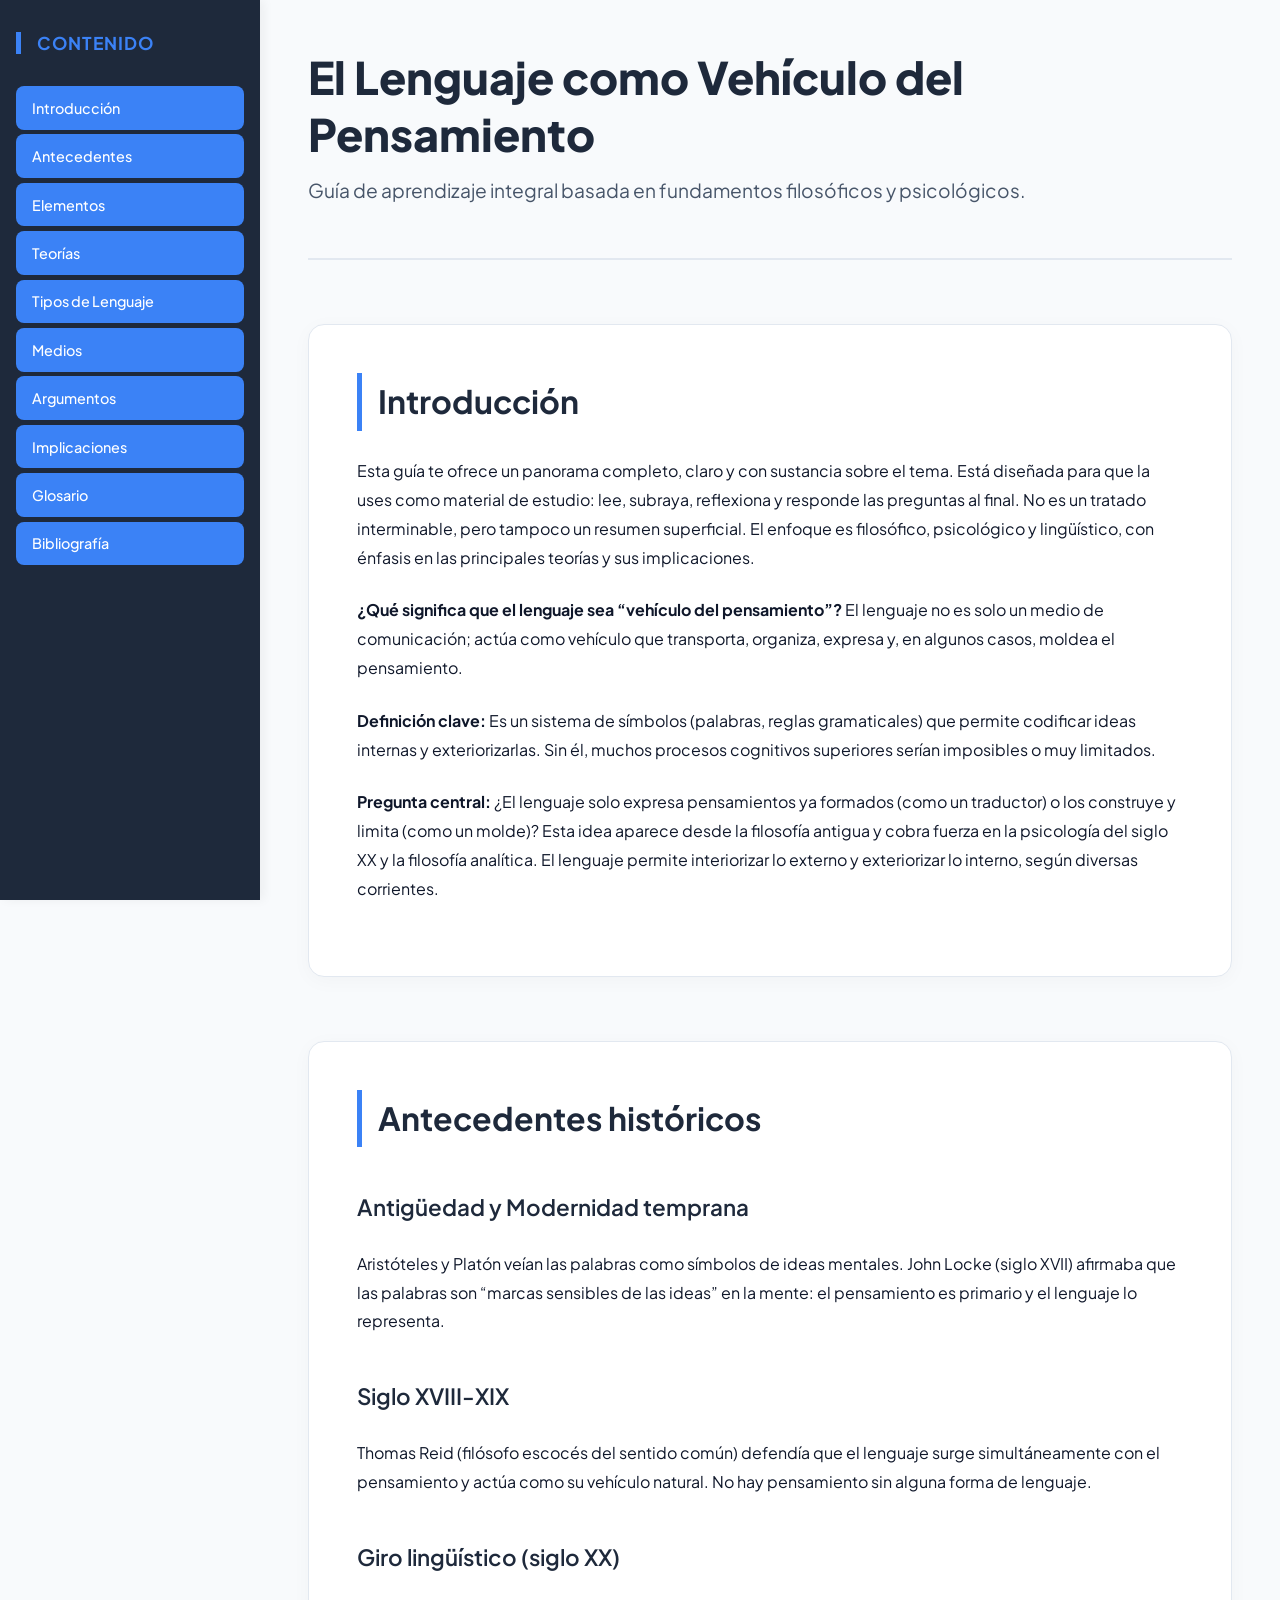
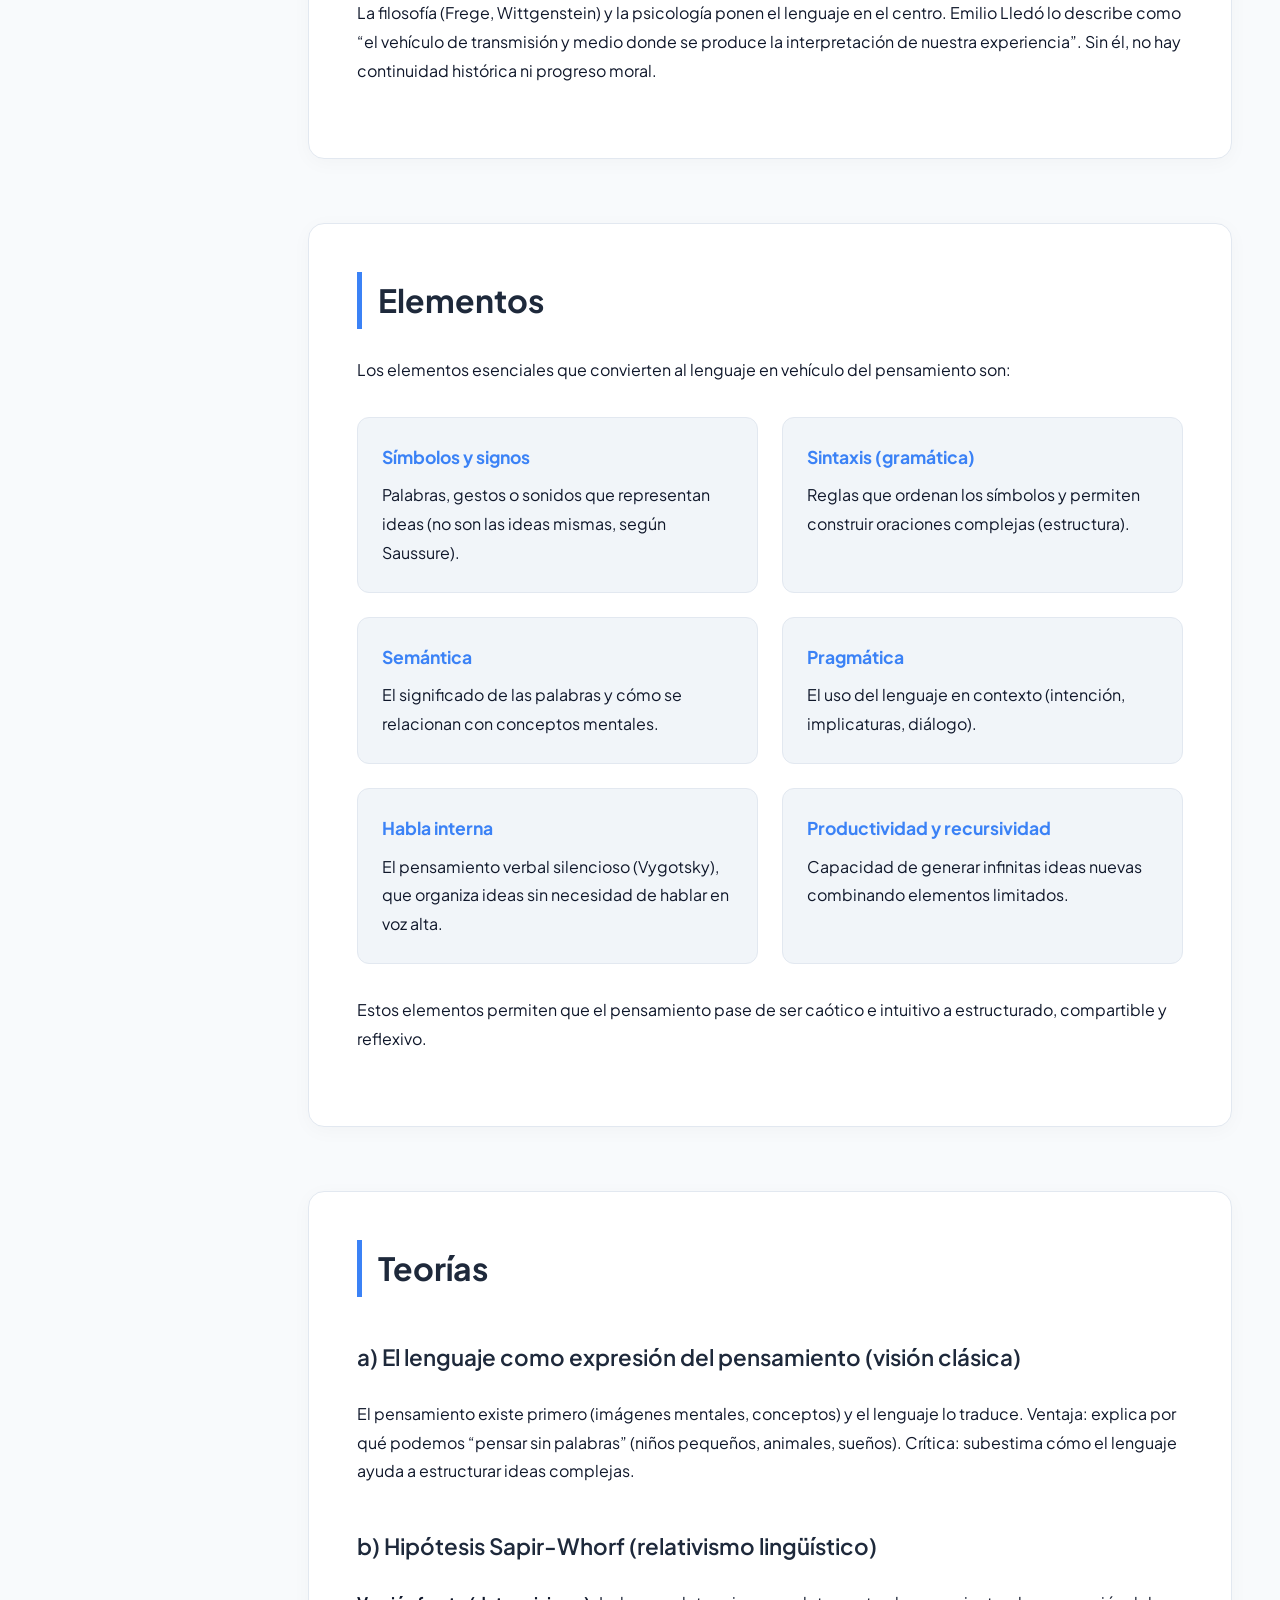
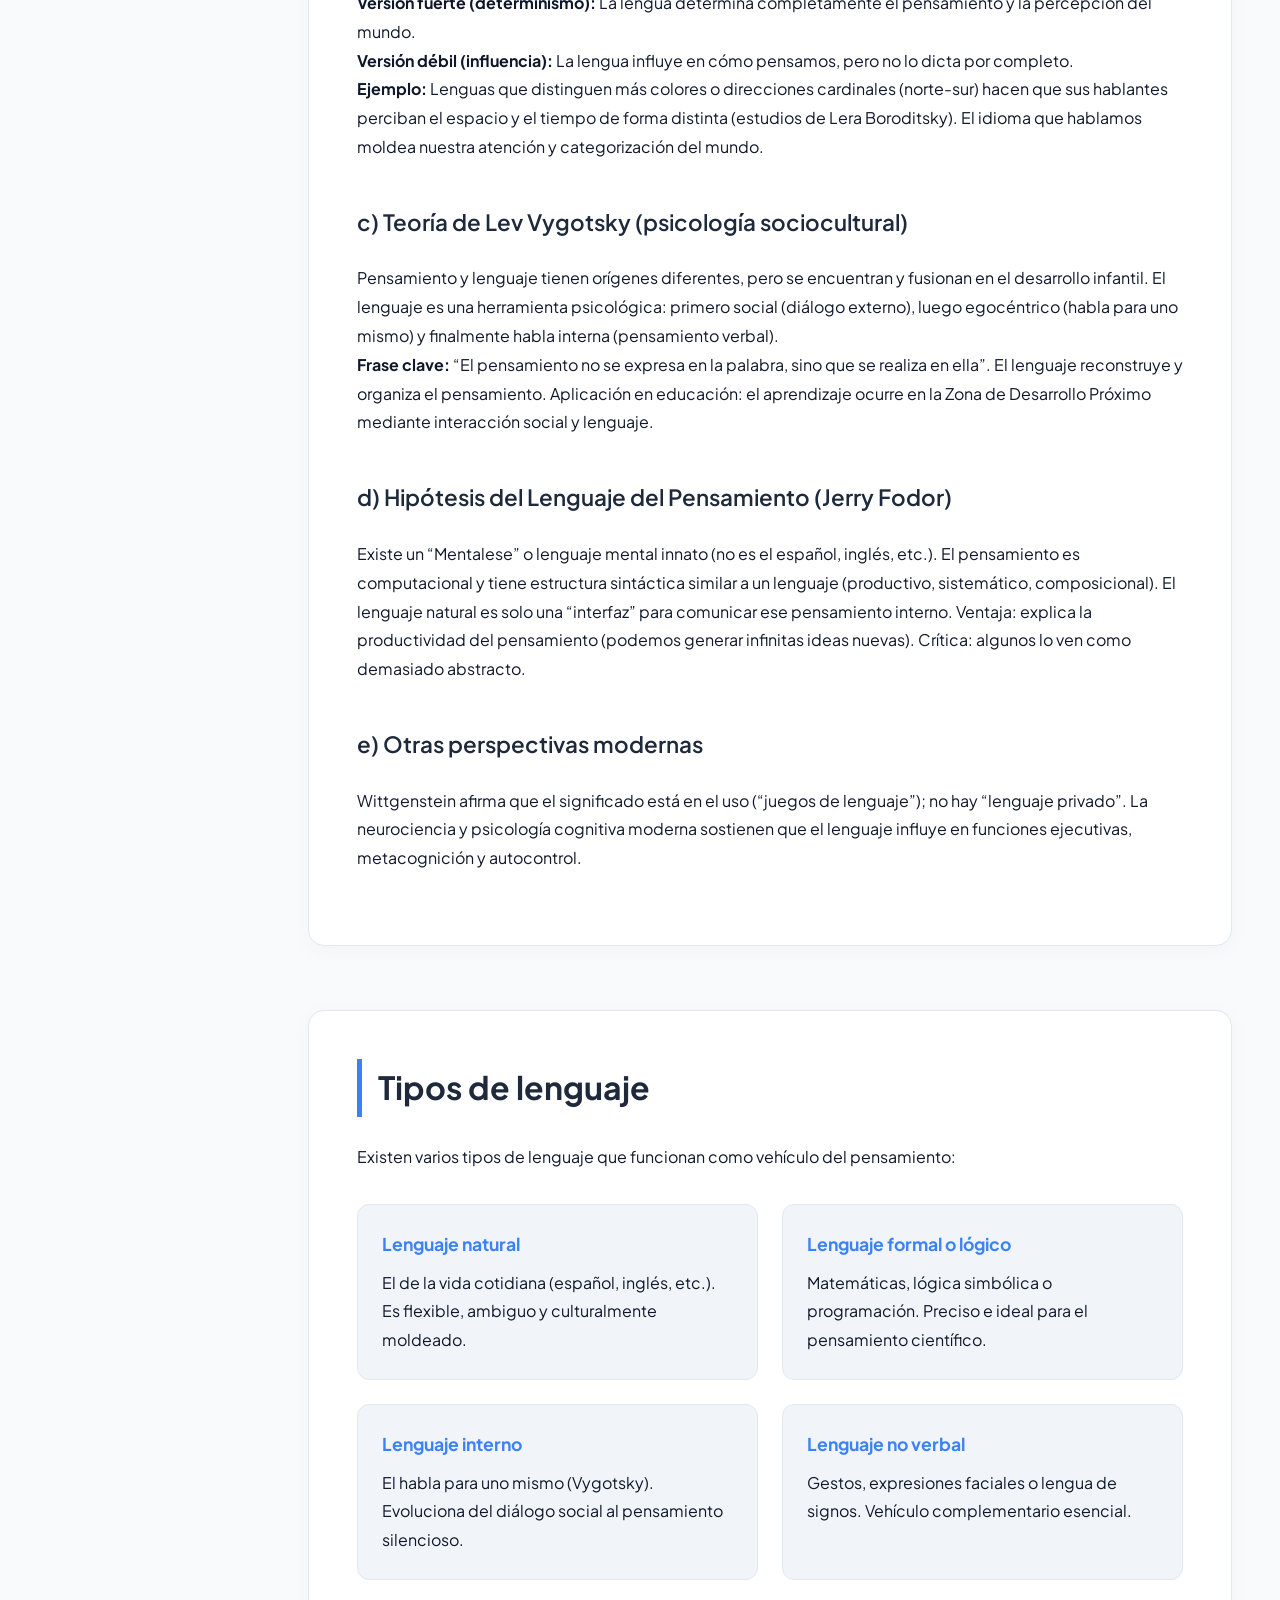
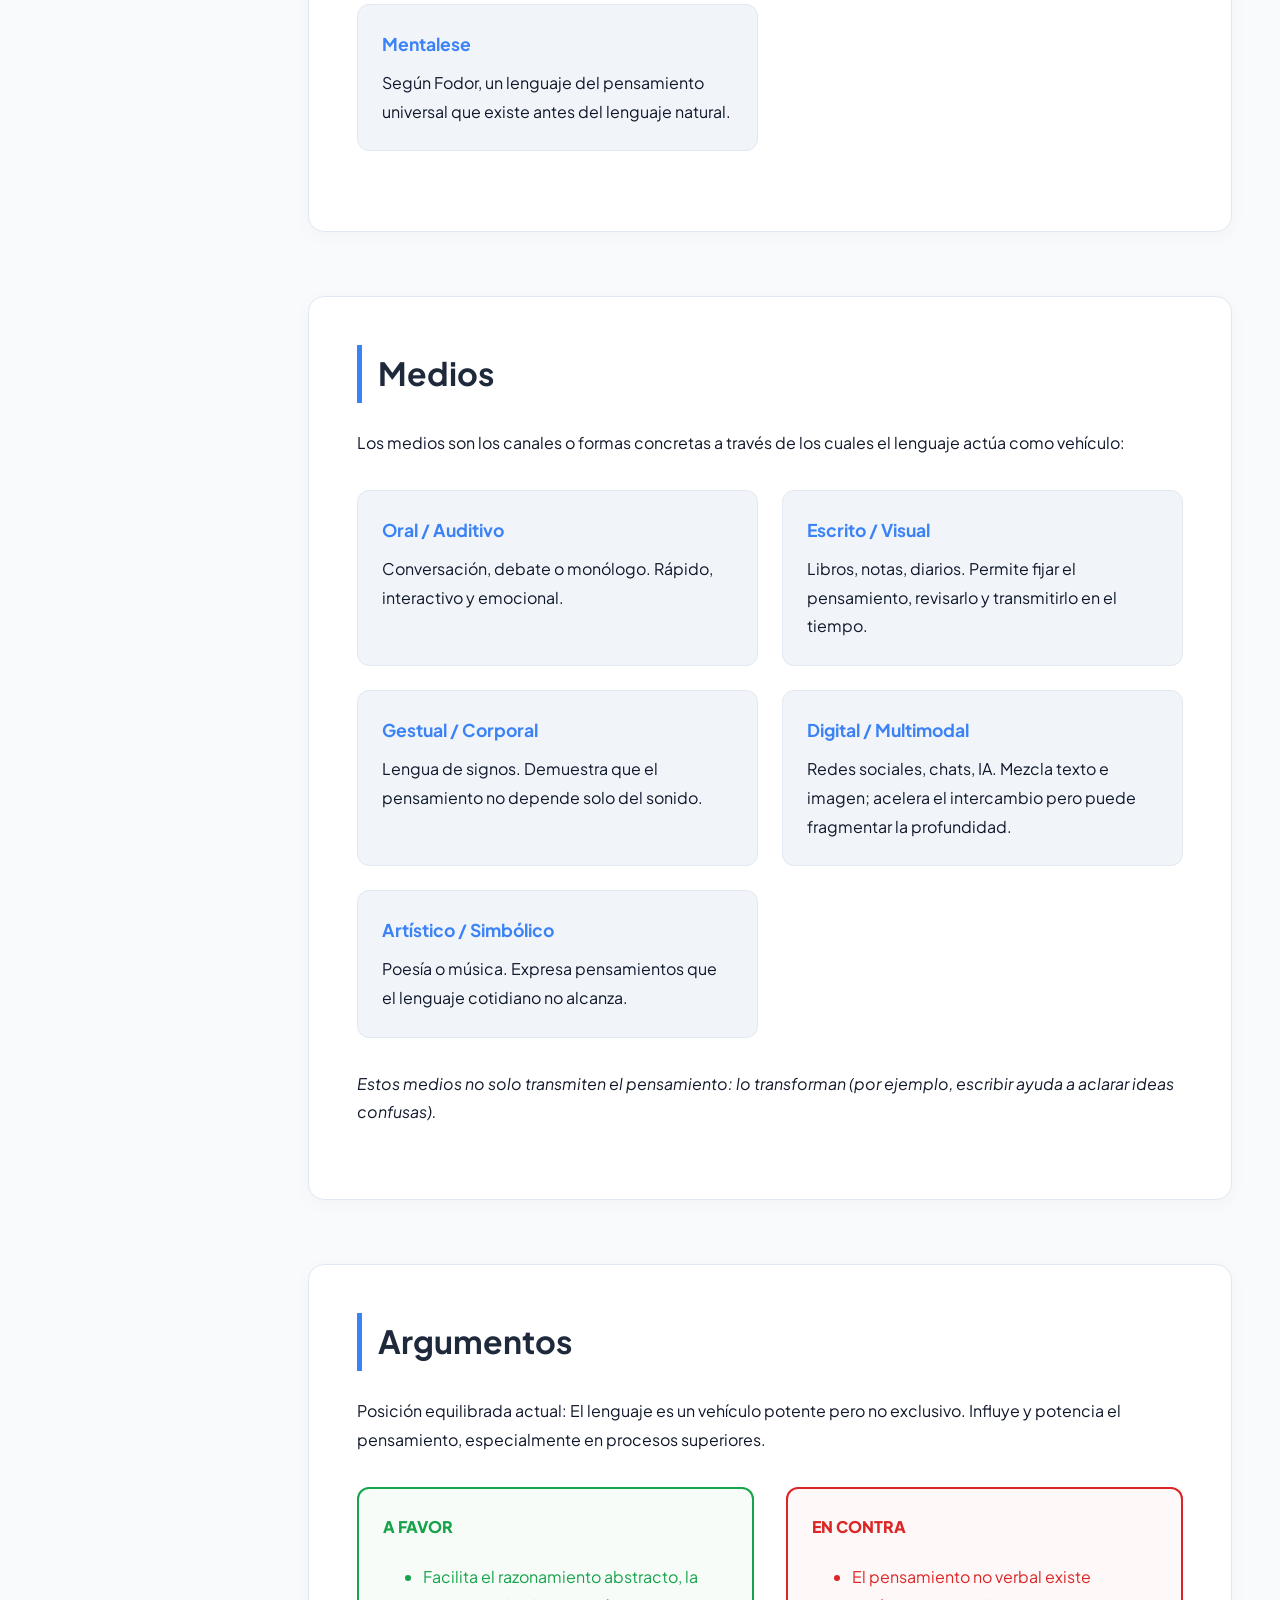
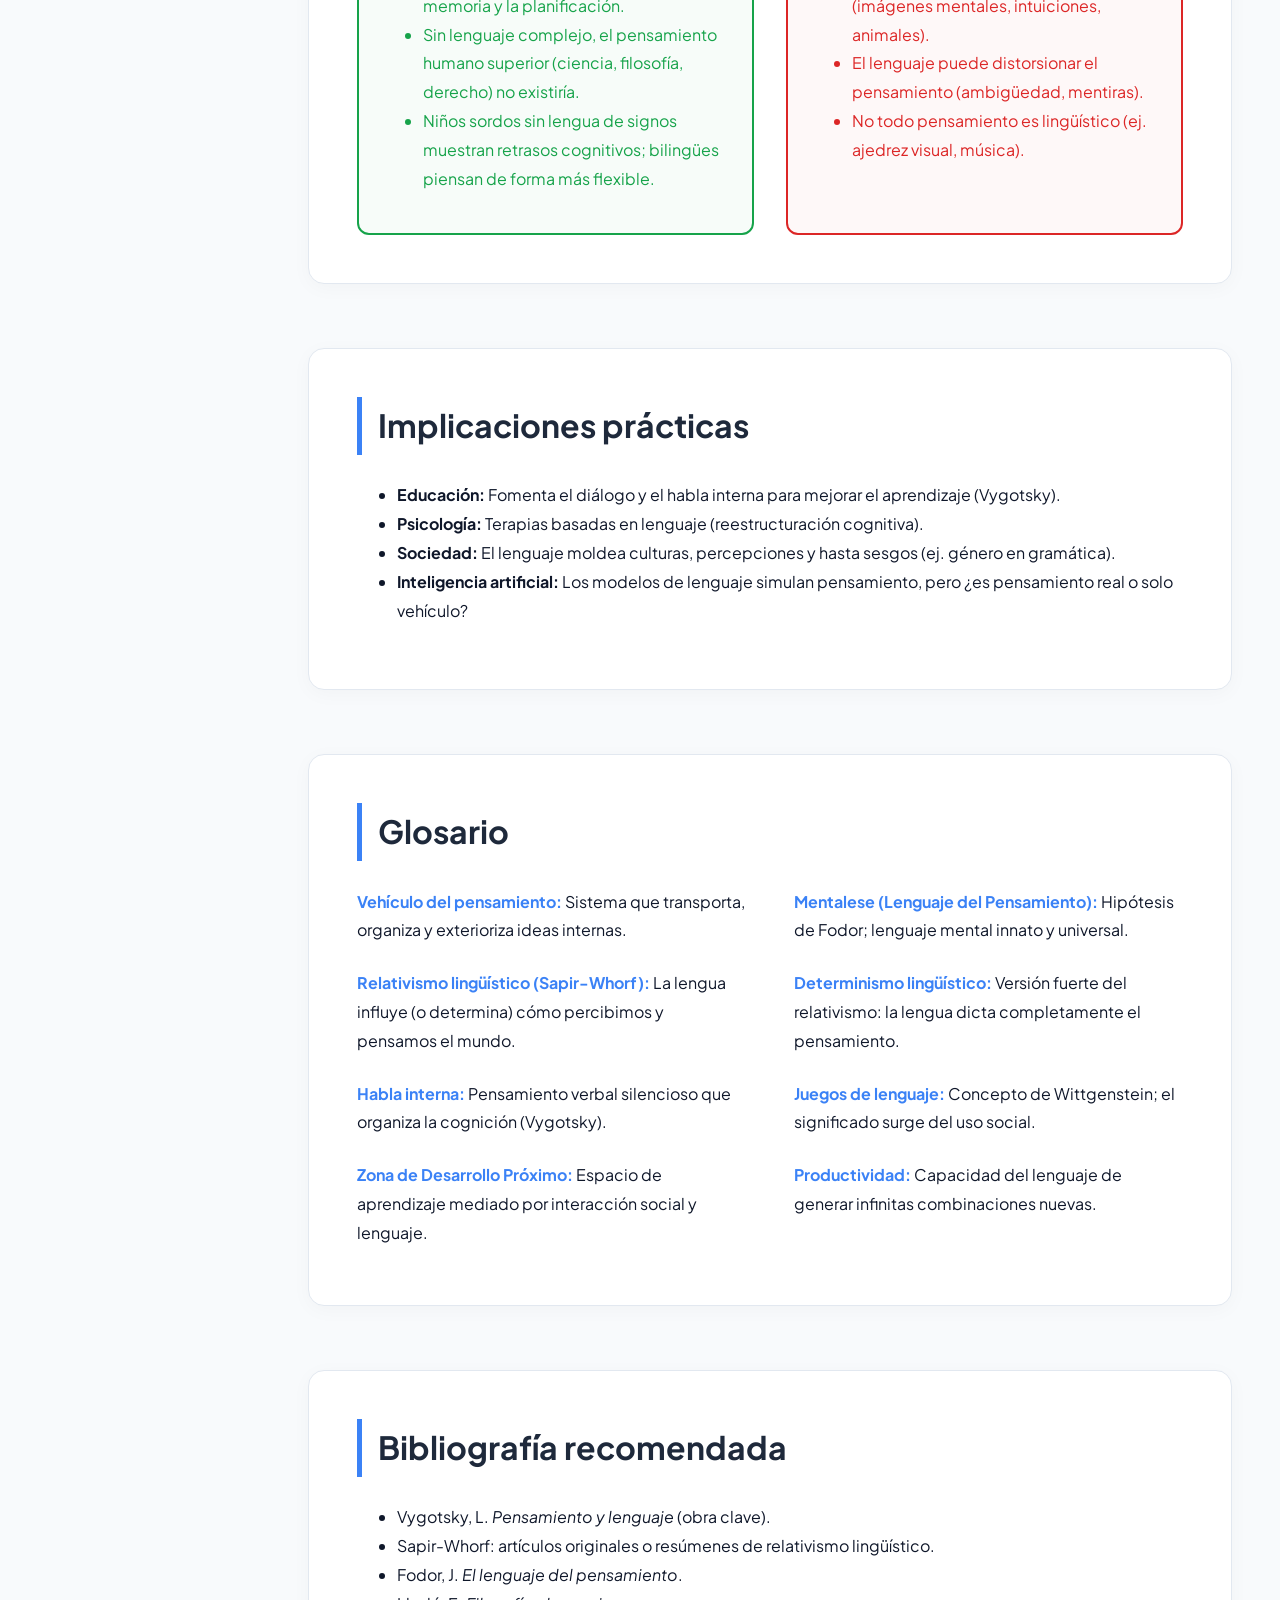
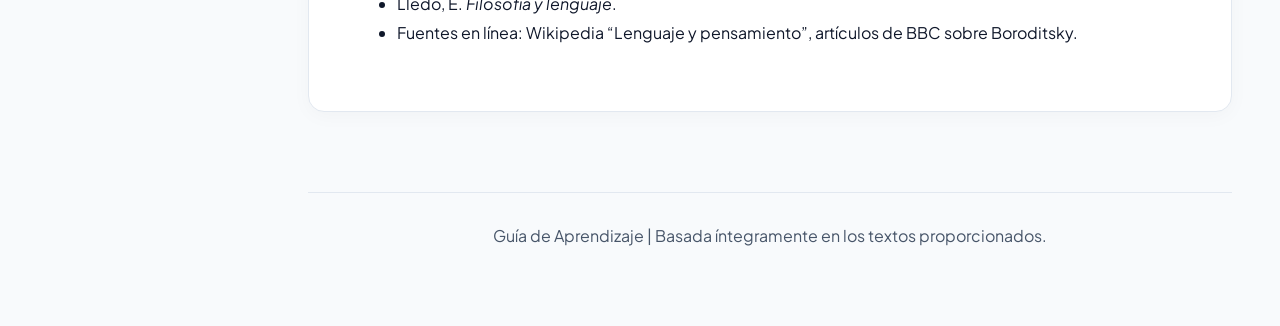
==== commit d58a2781: "Update index.html" ====
--- a/index.html
+++ b/index.html
@@ -3,19 +3,20 @@
 <head>
     <meta charset="UTF-8">
     <meta name="viewport" content="width=device-width, initial-scale=1.0">
-    <title>Guía de Estudio Avanzada: Lenguaje y Pensamiento</title>
-    <link href="https://fonts.googleapis.com/css2?family=Plus+Jakarta+Sans:wght@300;400;500;600;800&display=swap" rel="stylesheet">
+    <title>Guía de Aprendizaje: Lenguaje y Pensamiento</title>
+    <link href="https://fonts.googleapis.com/css2?family=Plus+Jakarta+Sans:wght@300;400;500;600;700;800&display=swap" rel="stylesheet">
     <style>
         :root {
-            --primary: #4338ca; /* Indigo */
-            --secondary: #0ea5e9; /* Sky */
-            --accent: #f97316; /* Orange */
+            --primary: #1e293b;
+            --accent: #3b82f6;
+            --pro-color: #16a34a; /* Verde para argumentos a favor */
+            --con-color: #dc2626; /* Rojo para argumentos en contra */
             --bg: #f8fafc;
             --card-bg: #ffffff;
             --text-main: #0f172a;
-            --text-muted: #64748b;
+            --text-muted: #475569;
             --border: #e2e8f0;
-            --nav-width: 280px;
+            --sidebar-width: 260px;
         }
 
         * { box-sizing: border-box; }
@@ -23,421 +24,320 @@
         body {
             font-family: 'Plus Jakarta Sans', sans-serif;
             background-color: var(--bg);
-            background-image: 
-                radial-gradient(at 10% 10%, rgba(67, 56, 202, 0.05) 0px, transparent 50%),
-                radial-gradient(at 90% 90%, rgba(14, 165, 233, 0.05) 0px, transparent 50%);
             color: var(--text-main);
             margin: 0;
             display: flex;
-            min-height: 100vh;
             scroll-behavior: smooth;
         }
 
-        /* --- Barra Lateral Estilizada --- */
+        /* --- Barra Lateral --- */
         nav {
-            width: var(--nav-width);
+            width: var(--sidebar-width);
             height: 100vh;
-            background: rgba(30, 41, 59, 0.95);
-            backdrop-filter: blur(10px);
+            background: var(--primary);
             color: white;
             position: fixed;
-            padding: 2rem 1.5rem;
+            padding: 2rem 1rem;
             display: flex;
             flex-direction: column;
-            border-right: 1px solid rgba(255,255,255,0.1);
+            box-shadow: 4px 0 10px rgba(0,0,0,0.05);
             z-index: 100;
         }
 
         nav h2 { 
-            font-size: 1.3rem; 
-            margin-bottom: 0; 
-            color: white; 
-            font-weight: 800;
-            display: flex;
-            align-items: center;
-            gap: 10px;
-        }
-        
-        nav .subtitle {
-            color: var(--secondary);
-            font-size: 0.8rem;
-            margin-bottom: 2.5rem;
-            opacity: 0.8;
+            font-size: 1.1rem; 
+            text-transform: uppercase;
+            letter-spacing: 1px;
+            margin-bottom: 2rem;
+            color: var(--accent);
+            padding: 0 1rem;
         }
 
         nav a {
-            display: flex;
-            align-items: center;
-            color: #cbd5e1;
+            display: block;
+            color: #94a3b8;
             text-decoration: none;
             padding: 0.8rem 1rem;
-            border-radius: 12px;
-            margin-bottom: 0.4rem;
+            border-radius: 8px;
+            margin-bottom: 0.3rem;
             font-size: 0.9rem;
             font-weight: 500;
-            transition: all 0.2s ease;
-        }
-        nav a:hover { background: rgba(255,255,255,0.1); color: white; transform: translateX(5px); }
-        nav a.active { background: var(--primary); color: white; }
-
-        /* --- Contenedor Principal de Dos Columnas --- */
+            transition: all 0.2s;
+        }
+        nav a:hover { background: #334155; color: white; }
+        nav a.active { background: var(--accent); color: white; }
+
+        /* --- Área de Contenido --- */
         main {
             flex: 1;
-            margin-left: var(--nav-width);
-            display: flex;
-            padding: 2rem;
-            gap: 2rem;
-        }
-
-        /* Columna de Texto (Izquierda) */
-        .content-col {
-            flex: 1.5; /* Más ancha */
-            max-width: 850px;
-        }
-
-        /* Columna Visual (Derecha) - Llenando el espacio vacío */
-        .visual-col {
-            flex: 1; /* Un poco más estrecha */
-            position: sticky;
-            top: 2rem;
-            height: calc(100vh - 4rem);
-            display: flex;
-            flex-direction: column;
-            gap: 1.5rem;
+            margin-left: var(--sidebar-width);
+            padding: 3rem;
+            max-width: 1400px; /* Ocupa bien el ancho de pantalla */
+            margin-right: auto;
         }
 
         header {
-            background: linear-gradient(135deg, var(--primary), var(--secondary));
-            padding: 3rem;
-            border-radius: 24px;
-            color: white;
-            margin-bottom: 2rem;
-            box-shadow: 0 10px 30px -10px rgba(67, 56, 202, 0.3);
-        }
-        header h1 { font-size: 2.4rem; margin: 0; font-weight: 800; line-height: 1.2; }
-        header p { opacity: 0.9; font-weight: 300; margin: 1rem 0 0; font-size: 1.1rem; }
-
-        section { margin-bottom: 3rem; scroll-margin-top: 2rem; }
+            margin-bottom: 4rem;
+            border-bottom: 2px solid var(--border);
+            padding-bottom: 2rem;
+        }
+        header h1 { font-size: 2.8rem; margin: 0; font-weight: 800; color: var(--primary); }
+        header p { font-size: 1.2rem; color: var(--text-muted); margin-top: 1rem; }
+
+        section { margin-bottom: 4rem; scroll-margin-top: 2rem; }
         
         .card {
             background: var(--card-bg);
-            padding: 2.5rem;
-            border-radius: 20px;
-            box-shadow: 0 4px 6px -1px rgba(0, 0, 0, 0.02), 0 10px 15px -3px rgba(0, 0, 0, 0.03);
+            padding: 3rem;
+            border-radius: 16px;
+            box-shadow: 0 4px 20px rgba(0,0,0,0.03);
             border: 1px solid var(--border);
             line-height: 1.8;
         }
 
-        h2 { font-size: 1.9rem; color: var(--primary); margin-top: 0; font-weight: 700; }
-        h3 { color: var(--text-main); margin-top: 2rem; font-size: 1.3rem; font-weight: 600; border-bottom: 2px solid var(--bg); padding-bottom: 0.5rem; }
-
-        p { margin-top: 0; margin-bottom: 1.2rem; color: var(--text-main); }
-        strong { font-weight: 600; color: #000; }
-
-        .highlight {
-            background: rgba(14, 165, 233, 0.05);
-            border-left: 4px solid var(--secondary);
+        h2 { font-size: 2rem; color: var(--primary); margin-top: 0; font-weight: 700; border-left: 5px solid var(--accent); padding-left: 1rem; }
+        h3 { color: var(--primary); margin-top: 2.5rem; font-size: 1.4rem; font-weight: 600; }
+
+        p { margin-bottom: 1.5rem; }
+
+        /* Grid para Elementos, Tipos y Medios */
+        .grid-layout {
+            display: grid;
+            grid-template-columns: repeat(auto-fit, minmax(300px, 1fr));
+            gap: 1.5rem;
+            margin: 2rem 0;
+        }
+
+        .grid-item {
+            background: #f1f5f9;
             padding: 1.5rem;
-            border-radius: 0 12px 12px 0;
-            margin: 1.5rem 0;
-        }
-
-        /* --- Elementos Visuales Columna Derecha --- */
-        .visual-card {
-            background: white;
-            border-radius: 20px;
+            border-radius: 12px;
             border: 1px solid var(--border);
-            overflow: hidden;
-            box-shadow: 0 4px 6px -1px rgba(0, 0, 0, 0.02);
-            transition: all 0.3s ease;
-        }
-        .visual-card:hover { transform: translateY(-3px); box-shadow: 0 10px 20px rgba(0,0,0,0.05); }
-
-        .visual-card img {
-            width: 100%;
-            height: 220px;
-            object-fit: cover;
-            border-bottom: 1px solid var(--border);
-        }
+        }
+        .grid-item strong { color: var(--accent); display: block; margin-bottom: 0.5rem; font-size: 1.1rem; }
+
+        /* Estilos de Argumentos */
+        .argument-container {
+            display: grid;
+            grid-template-columns: 1fr 1fr;
+            gap: 2rem;
+            margin-top: 2rem;
+        }
+        .pro-box { color: var(--pro-color); border: 2px solid var(--pro-color); padding: 1.5rem; border-radius: 12px; background: rgba(22, 163, 74, 0.03); }
+        .con-box { color: var(--con-color); border: 2px solid var(--con-color); padding: 1.5rem; border-radius: 12px; background: rgba(220, 38, 38, 0.03); }
+        .pro-box h4, .con-box h4 { margin-top: 0; text-transform: uppercase; font-weight: 800; }
+
+        /* Glosario */
+        .glossary-list {
+            column-count: 2; /* Divide el glosario en dos columnas */
+            column-gap: 3rem;
+        }
+        @media (max-width: 900px) { .glossary-list { column-count: 1; } }
         
-        .visual-card .caption {
-            padding: 1rem 1.5rem;
-            font-size: 0.85rem;
-            color: var(--text-muted);
-            text-align: center;
-            background: #fafafa;
-        }
-
-        .summary-box {
-            background: #1e293b;
-            color: #f1f5f9;
-            padding: 1.5rem;
-            border-radius: 20px;
-            font-size: 0.9rem;
-        }
-        .summary-box h4 { margin: 0 0 1rem 0; color: var(--secondary); }
-        .summary-box ul { margin: 0; padding-left: 1.1rem; }
-        .summary-box li { margin-bottom: 0.5rem; opacity: 0.9; }
-
-        /* Listas y Grids */
-        ul { padding-left: 1.2rem; margin-bottom: 1.5rem; }
-        li { margin-bottom: 0.8rem; }
-        
-        .grid-simplificado {
-            display: grid;
-            grid-template-columns: repeat(auto-fit, minmax(220px, 1fr));
-            gap: 1rem;
-            margin-top: 1.5rem;
-        }
-        .grid-item {
-            background: #f8fafc;
-            border: 1px solid var(--border);
-            padding: 1.2rem;
-            border-radius: 12px;
-            font-size: 0.9rem;
-        }
-        .grid-item strong { display: block; color: var(--primary); margin-bottom: 0.2rem; }
-
-        /* Footer */
+        .glossary-item { margin-bottom: 1.5rem; break-inside: avoid; }
+        .glossary-item strong { color: var(--accent); }
+
         footer {
-            margin-top: 4rem;
-            padding: 2rem 0;
+            margin-top: 5rem;
             text-align: center;
             color: var(--text-muted);
-            font-size: 0.85rem;
+            padding: 2rem;
             border-top: 1px solid var(--border);
         }
 
-        /* --- Responsividad --- */
-        @media (max-width: 1200px) {
-            .visual-col { display: none; } /* Ocultar columna visual en tablets/móviles */
-            .content-col { max-width: 100%; }
-        }
-
         @media (max-width: 1024px) {
-            nav { width: 80px; padding: 2rem 0.5rem; align-items: center; }
-            nav h2, nav .subtitle, nav a span { display: none; }
-            nav a { justify-content: center; width: 50px; height: 50px; padding: 0; }
-            nav a i { font-size: 1.2rem; display: block; }
-            main { margin-left: 80px; }
-        }
-        
-        @media (max-width: 768px) {
-            main { padding: 1rem; }
-            header { padding: 2rem; }
-            header h1 { font-size: 1.8rem; }
-            .card { padding: 1.5rem; }
-        }
-
-        /* Iconos simples (puedes cambiarlos por FontAwesome si quieres, use emojis para simplificar) */
-        nav a::before { margin-right: 10px; font-size: 1.1rem; }
-        #link-intro::before { content: '📖'; }
-        #link-historia::before { content: '🏛️'; }
-        #link-elementos::before { content: '🧩'; }
-        #link-teorias::before { content: '🧠'; }
-        #link-tipos::before { content: '🗣️'; }
-        #link-argumentos::before { content: '⚖️'; }
-        #link-glosario::before { content: '📑'; }
+            nav { width: 220px; }
+            main { margin-left: 220px; padding: 2rem; }
+            .argument-container { grid-template-columns: 1fr; }
+        }
 
     </style>
 </head>
 <body>
 
 <nav>
-    <div>
-        <h2>Guía Cognitiva</h2>
-        <div class="subtitle">Lenguaje y Pensamiento</div>
-    </div>
-    <a href="#intro" id="link-intro"><span>Introducción</span></a>
-    <a href="#historia" id="link-historia"><span>Antecedentes</span></a>
-    <a href="#elementos" id="link-elementos"><span>Elementos</span></a>
-    <a href="#teorias" id="link-teorias"><span>Teorías Núcleo</span></a>
-    <a href="#tipos" id="link-tipos"><span>Tipos y Medios</span></a>
-    <a href="#argumentos" id="link-argumentos"><span>Debates</span></a>
-    <a href="#glosario" id="link-glosario"><span>Glosario</span></a>
+    <h2>Contenido</h2>
+    <a href="#intro">Introducción</a>
+    <a href="#historia">Antecedentes</a>
+    <a href="#elementos">Elementos</a>
+    <a href="#teorias">Teorías</a>
+    <a href="#tipos">Tipos de Lenguaje</a>
+    <a href="#medios">Medios</a>
+    <a href="#argumentos">Argumentos</a>
+    <a href="#implicaciones">Implicaciones</a>
+    <a href="#glosario">Glosario</a>
+    <a href="#bibliografia">Bibliografía</a>
 </nav>
 
 <main>
-    <div class="content-col">
-        <header>
-            <h1>Guía de Estudio: El Lenguaje como Vehículo del Pensamiento</h1>
-            <p>Un análisis completo e interdisciplinario sobre cómo la mente codifica, organiza y comunica ideas.</p>
-        </header>
-
-        <section id="intro">
-            <div class="card">
-                <h2>1. Introducción</h2>
-                <div class="highlight">
-                    Esta guía te ofrece un panorama completo, claro y con sustancia sobre el tema. Está diseñada para que la uses como material de estudio: lee, subraya, reflexiona y responde las preguntas al final. No es un tratado interminable, pero tampoco un resumen superficial. El enfoque es filosófico, psicológico y lingüístico, con énfasis en las principales teorías y sus implicaciones.
+    <header>
+        <h1>El Lenguaje como Vehículo del Pensamiento</h1>
+        <p>Guía de aprendizaje integral basada en fundamentos filosóficos y psicológicos.</p>
+    </header>
+
+    <section id="intro">
+        <div class="card">
+            <h2>Introducción</h2>
+            <p>Esta guía te ofrece un panorama completo, claro y con sustancia sobre el tema. Está diseñada para que la uses como material de estudio: lee, subraya, reflexiona y responde las preguntas al final. No es un tratado interminable, pero tampoco un resumen superficial. El enfoque es filosófico, psicológico y lingüístico, con énfasis en las principales teorías y sus implicaciones.</p>
+            <p><strong>¿Qué significa que el lenguaje sea “vehículo del pensamiento”?</strong> El lenguaje no es solo un medio de comunicación; actúa como vehículo que transporta, organiza, expresa y, en algunos casos, moldea el pensamiento.</p>
+            <p><strong>Definición clave:</strong> Es un sistema de símbolos (palabras, reglas gramaticales) que permite codificar ideas internas y exteriorizarlas. Sin él, muchos procesos cognitivos superiores serían imposibles o muy limitados.</p>
+            <p><strong>Pregunta central:</strong> ¿El lenguaje solo expresa pensamientos ya formados (como un traductor) o los construye y limita (como un molde)? Esta idea aparece desde la filosofía antigua y cobra fuerza en la psicología del siglo XX y la filosofía analítica. El lenguaje permite interiorizar lo externo y exteriorizar lo interno, según diversas corrientes.</p>
+        </div>
+    </section>
+
+    <section id="historia">
+        <div class="card">
+            <h2>Antecedentes históricos</h2>
+            <h3>Antigüedad y Modernidad temprana</h3>
+            <p>Aristóteles y Platón veían las palabras como símbolos de ideas mentales. John Locke (siglo XVII) afirmaba que las palabras son “marcas sensibles de las ideas” en la mente: el pensamiento es primario y el lenguaje lo representa.</p>
+            <h3>Siglo XVIII-XIX</h3>
+            <p>Thomas Reid (filósofo escocés del sentido común) defendía que el lenguaje surge simultáneamente con el pensamiento y actúa como su vehículo natural. No hay pensamiento sin alguna forma de lenguaje.</p>
+            <h3>Giro lingüístico (siglo XX)</h3>
+            <p>La filosofía (Frege, Wittgenstein) y la psicología ponen el lenguaje en el centro. Emilio Lledó lo describe como “el vehículo de transmisión y medio donde se produce la interpretación de nuestra experiencia”. Sin él, no hay continuidad histórica ni progreso moral.</p>
+        </div>
+    </section>
+
+    <section id="elementos">
+        <div class="card">
+            <h2>Elementos</h2>
+            <p>Los elementos esenciales que convierten al lenguaje en vehículo del pensamiento son:</p>
+            <div class="grid-layout">
+                <div class="grid-item"><strong>Símbolos y signos</strong> Palabras, gestos o sonidos que representan ideas (no son las ideas mismas, según Saussure).</div>
+                <div class="grid-item"><strong>Sintaxis (gramática)</strong> Reglas que ordenan los símbolos y permiten construir oraciones complejas (estructura).</div>
+                <div class="grid-item"><strong>Semántica</strong> El significado de las palabras y cómo se relacionan con conceptos mentales.</div>
+                <div class="grid-item"><strong>Pragmática</strong> El uso del lenguaje en contexto (intención, implicaturas, diálogo).</div>
+                <div class="grid-item"><strong>Habla interna</strong> El pensamiento verbal silencioso (Vygotsky), que organiza ideas sin necesidad de hablar en voz alta.</div>
+                <div class="grid-item"><strong>Productividad y recursividad</strong> Capacidad de generar infinitas ideas nuevas combinando elementos limitados.</div>
+            </div>
+            <p>Estos elementos permiten que el pensamiento pase de ser caótico e intuitivo a estructurado, compartible y reflexivo.</p>
+        </div>
+    </section>
+
+    <section id="teorias">
+        <div class="card">
+            <h2>Teorías</h2>
+            <h3>a) El lenguaje como expresión del pensamiento (visión clásica)</h3>
+            <p>El pensamiento existe primero (imágenes mentales, conceptos) y el lenguaje lo traduce. Ventaja: explica por qué podemos “pensar sin palabras” (niños pequeños, animales, sueños). Crítica: subestima cómo el lenguaje ayuda a estructurar ideas complejas.</p>
+
+            <h3>b) Hipótesis Sapir-Whorf (relativismo lingüístico)</h3>
+            <p><strong>Versión fuerte (determinismo):</strong> La lengua determina completamente el pensamiento y la percepción del mundo.<br>
+            <strong>Versión débil (influencia):</strong> La lengua influye en cómo pensamos, pero no lo dicta por completo.<br>
+            <strong>Ejemplo:</strong> Lenguas que distinguen más colores o direcciones cardinales (norte-sur) hacen que sus hablantes perciban el espacio y el tiempo de forma distinta (estudios de Lera Boroditsky). El idioma que hablamos moldea nuestra atención y categorización del mundo.</p>
+
+            <h3>c) Teoría de Lev Vygotsky (psicología sociocultural)</h3>
+            <p>Pensamiento y lenguaje tienen orígenes diferentes, pero se encuentran y fusionan en el desarrollo infantil. El lenguaje es una herramienta psicológica: primero social (diálogo externo), luego egocéntrico (habla para uno mismo) y finalmente habla interna (pensamiento verbal).<br>
+            <strong>Frase clave:</strong> “El pensamiento no se expresa en la palabra, sino que se realiza en ella”. El lenguaje reconstruye y organiza el pensamiento. Aplicación en educación: el aprendizaje ocurre en la Zona de Desarrollo Próximo mediante interacción social y lenguaje.</p>
+
+            <h3>d) Hipótesis del Lenguaje del Pensamiento (Jerry Fodor)</h3>
+            <p>Existe un “Mentalese” o lenguaje mental innato (no es el español, inglés, etc.). El pensamiento es computacional y tiene estructura sintáctica similar a un lenguaje (productivo, sistemático, composicional). El lenguaje natural es solo una “interfaz” para comunicar ese pensamiento interno. Ventaja: explica la productividad del pensamiento (podemos generar infinitas ideas nuevas). Crítica: algunos lo ven como demasiado abstracto.</p>
+
+            <h3>e) Otras perspectivas modernas</h3>
+            <p>Wittgenstein afirma que el significado está en el uso (“juegos de lenguaje”); no hay “lenguaje privado”. La neurociencia y psicología cognitiva moderna sostienen que el lenguaje influye en funciones ejecutivas, metacognición y autocontrol.</p>
+        </div>
+    </section>
+
+    <section id="tipos">
+        <div class="card">
+            <h2>Tipos de lenguaje</h2>
+            <p>Existen varios tipos de lenguaje que funcionan como vehículo del pensamiento:</p>
+            <div class="grid-layout">
+                <div class="grid-item"><strong>Lenguaje natural</strong> El de la vida cotidiana (español, inglés, etc.). Es flexible, ambiguo y culturalmente moldeado.</div>
+                <div class="grid-item"><strong>Lenguaje formal o lógico</strong> Matemáticas, lógica simbólica o programación. Preciso e ideal para el pensamiento científico.</div>
+                <div class="grid-item"><strong>Lenguaje interno</strong> El habla para uno mismo (Vygotsky). Evoluciona del diálogo social al pensamiento silencioso.</div>
+                <div class="grid-item"><strong>Lenguaje no verbal</strong> Gestos, expresiones faciales o lengua de signos. Vehículo complementario esencial.</div>
+                <div class="grid-item"><strong>Mentalese</strong> Según Fodor, un lenguaje del pensamiento universal que existe antes del lenguaje natural.</div>
+            </div>
+        </div>
+    </section>
+
+    <section id="medios">
+        <div class="card">
+            <h2>Medios</h2>
+            <p>Los medios son los canales o formas concretas a través de los cuales el lenguaje actúa como vehículo:</p>
+            <div class="grid-layout">
+                <div class="grid-item"><strong>Oral / Auditivo</strong> Conversación, debate o monólogo. Rápido, interactivo y emocional.</div>
+                <div class="grid-item"><strong>Escrito / Visual</strong> Libros, notas, diarios. Permite fijar el pensamiento, revisarlo y transmitirlo en el tiempo.</div>
+                <div class="grid-item"><strong>Gestual / Corporal</strong> Lengua de signos. Demuestra que el pensamiento no depende solo del sonido.</div>
+                <div class="grid-item"><strong>Digital / Multimodal</strong> Redes sociales, chats, IA. Mezcla texto e imagen; acelera el intercambio pero puede fragmentar la profundidad.</div>
+                <div class="grid-item"><strong>Artístico / Simbólico</strong> Poesía o música. Expresa pensamientos que el lenguaje cotidiano no alcanza.</div>
+            </div>
+            <p><em>Estos medios no solo transmiten el pensamiento: lo transforman (por ejemplo, escribir ayuda a aclarar ideas confusas).</em></p>
+        </div>
+    </section>
+
+    <section id="argumentos">
+        <div class="card">
+            <h2>Argumentos</h2>
+            <p>Posición equilibrada actual: El lenguaje es un vehículo potente pero no exclusivo. Influye y potencia el pensamiento, especialmente en procesos superiores.</p>
+            <div class="argument-container">
+                <div class="pro-box">
+                    <h4>A favor</h4>
+                    <ul>
+                        <li>Facilita el razonamiento abstracto, la memoria y la planificación.</li>
+                        <li>Sin lenguaje complejo, el pensamiento humano superior (ciencia, filosofía, derecho) no existiría.</li>
+                        <li>Niños sordos sin lengua de signos muestran retrasos cognitivos; bilingües piensan de forma más flexible.</li>
+                    </ul>
                 </div>
-                <p>¿Qué significa que el lenguaje sea “vehículo del pensamiento”? El lenguaje no es solo un medio de comunicación; actúa como vehículo que transporta, organiza, expresa y, en algunos casos, moldea el pensamiento.</p>
-                <p><strong>Definición clave:</strong> Es un sistema de símbolos (palabras, reglas gramaticales) que permite codificar ideas internas y exteriorizarlas. Sin él, muchos procesos cognitivos superiores serían imposibles o muy limitados.</p>
-                <p><strong>Pregunta central:</strong> ¿El lenguaje solo expresa pensamientos ya formados (como un traductor) o los construye y limita (como un molde)? Esta idea aparece desde la filosofía antigua y cobra fuerza en la psicología del siglo XX y la filosofía analítica. El lenguaje permite interiorizar lo externo y exteriorizar lo interno, según diversas corrientes.</p>
-            </div>
-        </section>
-
-        <section id="elementos">
-            <div class="card">
-                <h2>Elementos</h2>
-                <p>Los elementos esenciales que convierten al lenguaje en vehículo del pensamiento son:</p>
-                <div class="grid-simplificado">
-                    <div class="grid-item"><strong>Símbolos y signos</strong> Palabras, gestos o sonidos que representan ideas (no son las ideas mismas, según Saussure).</div>
-                    <div class="grid-item"><strong>Sintaxis (gramática)</strong> Reglas que ordenan los símbolos y permiten construir oraciones complejas (estructura).</div>
-                    <div class="grid-item"><strong>Semántica</strong> El significado de las palabras y cómo se relacionan con conceptos mentales.</div>
-                    <div class="grid-item"><strong>Pragmática</strong> El uso del lenguaje en contexto (intención, implicaturas, diálogo).</div>
-                    <div class="grid-item"><strong>Habla interna</strong> El pensamiento verbal silencioso (Vygotsky), que organiza ideas sin necesidad de hablar en voz alta.</div>
-                    <div class="grid-item"><strong>Productividad y recursividad</strong> Capacidad de generar infinitas ideas nuevas combinando elementos limitados.</div>
+                <div class="con-box">
+                    <h4>En contra</h4>
+                    <ul>
+                        <li>El pensamiento no verbal existe (imágenes mentales, intuiciones, animales).</li>
+                        <li>El lenguaje puede distorsionar el pensamiento (ambigüedad, mentiras).</li>
+                        <li>No todo pensamiento es lingüístico (ej. ajedrez visual, música).</li>
+                    </ul>
                 </div>
-                <p style="margin-top: 1.5rem; font-style: italic; color: var(--text-muted);">Estos elementos permiten que el pensamiento pase de ser caótico e intuitivo a estructurado, compartible y reflexivo.</p>
-            </div>
-        </section>
-
-        <section id="historia">
-            <div class="card">
-                <h2>2. Antecedentes históricos</h2>
-                <h3>Antigüedad y Modernidad temprana</h3>
-                <p>Aristóteles y Platón veían las palabras como símbolos de ideas mentales. John Locke (siglo XVII) afirmaba que las palabras son “marcas sensibles de las ideas” en la mente: el pensamiento es primario y el lenguaje lo representa.</p>
-                <h3>Siglo XVIII-XIX</h3>
-                <p>Thomas Reid (filósofo escocés del sentido común) defendía que el lenguaje surge simultáneamente con el pensamiento y actúa como su vehículo natural. No hay pensamiento sin alguna forma de lenguaje.</p>
-                <h3>Giro lingüístico (siglo XX)</h3>
-                <p>La filosofía (Frege, Wittgenstein) y la psicología ponen el lenguaje en el centro. Emilio Lledó lo describe como “el vehículo de transmisión y medio donde se produce la interpretación de nuestra experiencia”. Sin él, no hay continuidad histórica ni progreso moral.</p>
-            </div>
-        </section>
-
-        <section id="teorias">
-            <div class="card">
-                <h2>3. Principales teorías (el núcleo del tema)</h2>
-                
-                <h3>a) El lenguaje como expresión del pensamiento (visión clásica)</h3>
-                <p>El pensamiento existe primero (imágenes mentales, conceptos) y el lenguaje lo traduce. <strong>Ventaja:</strong> explica por qué podemos “pensar sin palabras” (niños pequeños, animales, sueños). <strong>Crítica:</strong> subestima cómo el lenguaje ayuda a estructurar ideas complejas.</p>
-
-                <h3>b) Hipótesis Sapir-Whorf (relativismo lingüístico)</h3>
-                <ul>
-                    <li><strong>Versión fuerte (determinismo):</strong> La lengua determina completamente el pensamiento y la percepción del mundo.</li>
-                    <li><strong>Versión débil (influencia):</strong> La lengua influye en cómo pensamos, pero no lo dicta por completo.</li>
-                    <li><strong>Ejemplo:</strong> Lenguas que distinguen más colores o direcciones cardinales (norte-sur) hacen que sus hablantes perciban el espacio y el tiempo de forma distinta (estudios de Lera Boroditsky).</li>
-                </ul>
-                <p><strong>Importancia:</strong> El idioma que hablamos moldea nuestra atención y categorización del mundo.</p>
-
-                <h3>c) Teoría de Lev Vygotsky (psicología sociocultural)</h3>
-                <p>Pensamiento y lenguaje tienen orígenes diferentes (filogenética y ontogenéticamente), pero se encuentran y fusionan en el desarrollo infantil.</p>
-                <p>El lenguaje es una herramienta psicológica: primero social (diálogo externo), luego egocéntrico (habla para uno mismo) y finalmente habla interna (pensamiento verbal).</p>
-                <p><strong>Frase clave:</strong> “El pensamiento no se expresa en la palabra, sino que se realiza en ella”. El lenguaje reconstruye y organiza el pensamiento.</p>
-                <p><strong>Aplicación en educación:</strong> el aprendizaje ocurre en la Zona de Desarrollo Próximo mediante interacción social y lenguaje.</p>
-
-                <h3>d) Hipótesis del Lenguaje del Pensamiento (Jerry Fodor)</h3>
-                <p>Existe un “Mentalese” o lenguaje mental innato (no es el español, inglés, etc.). El pensamiento es computacional y tiene estructura sintáctica similar a un lenguaje (productivo, sistemático, composicional).</p>
-                <p>El lenguaje natural es solo una “interfaz” para comunicar ese pensamiento interno.</p>
-                <p><strong>Ventaja:</strong> explica la productividad del pensamiento (podemos generar infinitas ideas nuevas). <strong>Crítica:</strong> algunos lo ven como demasiado abstracto.</p>
-
-                <h3>e) Otras perspectivas modernas</h3>
-                <p><strong>Wittgenstein:</strong> el significado está en el uso (“juegos de lenguaje”); no hay “lenguaje privado”. <strong>Neurociencia y psicología cognitiva:</strong> el lenguaje influye en funciones ejecutivas, metacognición y autocontrol.</p>
-            </div>
-        </section>
-
-        <section id="tipos">
-            <div class="card">
-                <h2>Tipos, Medios y su transformación</h2>
-                <h3>3. Tipos</h3>
-                <p>Existen varios tipos de lenguaje que funcionan como vehículo del pensamiento:</p>
-                <ul>
-                    <li><strong>Lenguaje natural:</strong> El de la vida cotidiana (español, inglés, etc.). Es flexible, ambiguo y culturalmente moldeado (relativismo lingüístico Sapir-Whorf).</li>
-                    <li><strong>Lenguaje formal o lógico:</strong> Matemáticas, lógica simbólica o lenguajes de programación. Preciso y sin ambigüedad; ideal para pensamiento científico.</li>
-                    <li><strong>Lenguaje interno o egocéntrico:</strong> El habla para uno mismo (Vygotsky). Evoluciona del diálogo social al pensamiento silencioso.</li>
-                    <li><strong>Lenguaje no verbal:</strong> Gestos, expresiones faciales o lengua de signos. Sirve como vehículo complementario, especialmente en personas sordas.</li>
-                    <li><strong>Lenguaje mental innato (Mentalese):</strong> Según Jerry Fodor, un “lenguaje del pensamiento” universal y computacional que existe antes del lenguaje natural.</li>
-                </ul>
-                <p style="font-style: italic; color: var(--text-muted);">Cada tipo tiene fortalezas y limitaciones según el contexto cognitivo.</p>
-
-                <h3 style="margin-top: 3rem;">4. Medios</h3>
-                <p>Los medios son los canales o formas concretas a través de los cuales el lenguaje actúa como vehículo del pensamiento:</p>
-                <ul>
-                    <li><strong>Oral / Auditivo:</strong> Conversación, debate o monólogo interno. Rápido, interactivo y emocional (base del desarrollo infantil según Vygotsky).</li>
-                    <li><strong>Escrito / Visual:</strong> Libros, notas, diarios. Permite fijar el pensamiento, revisarlo y transmitirlo a través del tiempo (filosofía, ciencia).</li>
-                    <li><strong>Gestual / Corporal:</strong> Lengua de signos o gestos. Vehículo completo para comunidades sordas; demuestra que el pensamiento no depende solo del sonido.</li>
-                    <li><strong>Digital / Multimodal:</strong> Redes sociales, chats, IA. Mezcla texto, imagen y video; acelera el intercambio pero puede fragmentar la profundidad del pensamiento.</li>
-                    <li><strong>Artístico / Simbólico:</strong> Poesía, música o arte visual. Expresa pensamientos que el lenguaje cotidiano no alcanza.</li>
-                </ul>
-                <div class="highlight">
-                    <strong>Efecto transformador:</strong> Estos medios no solo transmiten el pensamiento: lo transforman (por ejemplo, escribir ayuda a aclarar ideas confusas).
-                </div>
-            </div>
-        </section>
-
-        <section id="argumentos">
-            <div class="card">
-                <h2>Debates e Implicaciones</h2>
-                <h3>4. Argumentos a favor y en contra del lenguaje como vehículo esencial</h3>
-                <p><strong>A favor:</strong> Facilita el razonamiento abstracto, la memoria y la planificación. Sin lenguaje complejo, el pensamiento humano superior (ciencia, filosofía, derecho) no existiría. <strong>Evidencia:</strong> niños sordos sin lengua de signos muestran retrasos cognitivos; bilingües piensan de forma más flexible.</p>
-                <p><strong>En contra:</strong> Pensamiento no verbal existe (imágenes mentales, intuiciones, animales). El lenguaje puede distorsionar el pensamiento (ambigüedad, mentiras). No todo pensamiento es lingüístico (ej. ajedrez visual, música).</p>
-                <p><strong>Posición equilibrada actual:</strong> El lenguaje es un vehículo potente pero no exclusivo. Influye y potencia el pensamiento, especialmente en procesos superiores.</p>
-
-                <h3 style="margin-top: 3rem;">5. Implicaciones prácticas</h3>
-                <ul>
-                    <li><strong>Educación:</strong> Fomenta el diálogo y el habla interna para mejorar el aprendizaje (Vygotsky).</li>
-                    <li><strong>Psicología:</strong> Terapias basadas en lenguaje (reestructuración cognitiva).</li>
-                    <li><strong>Sociedad:</strong> El lenguaje moldea culturas, percepciones y hasta sesgos (ej. género en gramática).</li>
-                    <li><strong>Inteligencia artificial:</strong> Los modelos de lenguaje (como yo) simulan pensamiento, pero ¿es pensamiento real o solo vehículo?</li>
-                </ul>
-            </div>
-        </section>
-
-        <section id="glosario">
-            <div class="card">
-                <h2>6. Glosario y Bibliografía</h2>
-                <h3>Vocabulario clave para memorizar</h3>
-                <div class="grid-simplificado">
-                    <div class="grid-item"><strong>Vehículo del pensamiento</strong> Sistema que transporta, organiza y exterioriza ideas internas.</div>
-                    <div class="grid-item"><strong>Relativismo lingüístico</strong> (Sapir-Whorf): La lengua influye (o determina) cómo percibimos y pensamos el mundo.</div>
-                    <div class="grid-item"><strong>Habla interna</strong> Pensamiento verbal silencioso que organiza la cognición (Vygotsky).</div>
-                    <div class="grid-item"><strong>Zona de Desarrollo Próximo</strong> Espacio de aprendizaje mediado por interacción social y lenguaje.</div>
-                    <div class="grid-item"><strong>Mentalese (Lenguaje del Pensamiento)</strong> Hipótesis de Fodor; lenguaje mental innato y universal.</div>
-                    <div class="grid-item"><strong>Determinismo lingüístico</strong> Versión fuerte del relativismo: la lengua dicta completamente el pensamiento.</div>
-                    <div class="grid-item"><strong>Juegos de lenguaje</strong> Concepto de Wittgenstein; el significado surge del uso social.</div>
-                    <div class="grid-item"><strong>Productividad</strong> Capacidad del lenguaje de generar infinitas combinaciones nuevas.</div>
-                </div>
-
-                <h3 style="margin-top: 3rem;">7. Bibliografía recomendada</h3>
-                <ul>
-                    <li>Vygotsky, L. <em>Pensamiento y lenguaje</em> (obra clave).</li>
-                    <li>Sapir-Whorf: artículos originales o resúmenes de relativismo lingüístico.</li>
-                    <li>Fodor, J. <em>El lenguaje del pensamiento</em>.</li>
-                    <li>Lledó, E. <em>Filosofía y lenguaje</em>.</li>
-                    <li>Fuentes en línea: Wikipedia “Lenguaje y pensamiento”, artículos de BBC sobre Boroditsky.</li>
-                </ul>
-            </div>
-        </section>
-
-        <footer>
-            Guía de Estudio Cognitiva | Contenidos académicos íntegros. 2026.
-        </footer>
-    </div>
-
-    <div class="visual-col">
-        <div class="visual-card">
-            <img src="https://images.unsplash.com/photo-1507413245164-6160d8298b31?q=80&w=800&auto=format&fit=crop" alt="Abstract Science Brain">
-            <div class="caption">Representación simbólica: La cognición humana y el procesamiento de ideas.</div>
-        </div>
-
-        <div class="summary-box">
-            <h4>Conceptos Núcleo</h4>
+            </div>
+        </div>
+    </section>
+
+    <section id="implicaciones">
+        <div class="card">
+            <h2>Implicaciones prácticas</h2>
             <ul>
-                <li><strong>Vehículo:</strong> Transporta y organiza, no solo comunica.</li>
-                <li><strong>Vygotsky:</strong> Social → Egocéntrico → Interno.</li>
-                <li><strong>Sapir-Whorf:</strong> El idioma influye en la percepción del mundo.</li>
-                <li><strong>Fodor:</strong> Mentalese (computación mental innata).</li>
+                <li><strong>Educación:</strong> Fomenta el diálogo y el habla interna para mejorar el aprendizaje (Vygotsky).</li>
+                <li><strong>Psicología:</strong> Terapias basadas en lenguaje (reestructuración cognitiva).</li>
+                <li><strong>Sociedad:</strong> El lenguaje moldea culturas, percepciones y hasta sesgos (ej. género en gramática).</li>
+                <li><strong>Inteligencia artificial:</strong> Los modelos de lenguaje simulan pensamiento, pero ¿es pensamiento real o solo vehículo?</li>
             </ul>
         </div>
-
-        <div class="visual-card">
-            <img src="https://images.unsplash.com/photo-1456513080510-7bf3a84b82f8?q=80&w=800&auto=format&fit=crop" alt="Books and study">
-            <div class="caption">La escritura como medio que fija y transforma el pensamiento.</div>
-        </div>
-    </div>
+    </section>
+
+    <section id="glosario">
+        <div class="card">
+            <h2>Glosario</h2>
+            <div class="glossary-list">
+                <div class="glossary-item"><strong>Vehículo del pensamiento:</strong> Sistema que transporta, organiza y exterioriza ideas internas.</div>
+                <div class="glossary-item"><strong>Relativismo lingüístico (Sapir-Whorf):</strong> La lengua influye (o determina) cómo percibimos y pensamos el mundo.</div>
+                <div class="glossary-item"><strong>Habla interna:</strong> Pensamiento verbal silencioso que organiza la cognición (Vygotsky).</div>
+                <div class="glossary-item"><strong>Zona de Desarrollo Próximo:</strong> Espacio de aprendizaje mediado por interacción social y lenguaje.</div>
+                <div class="glossary-item"><strong>Mentalese (Lenguaje del Pensamiento):</strong> Hipótesis de Fodor; lenguaje mental innato y universal.</div>
+                <div class="glossary-item"><strong>Determinismo lingüístico:</strong> Versión fuerte del relativismo: la lengua dicta completamente el pensamiento.</div>
+                <div class="glossary-item"><strong>Juegos de lenguaje:</strong> Concepto de Wittgenstein; el significado surge del uso social.</div>
+                <div class="glossary-item"><strong>Productividad:</strong> Capacidad del lenguaje de generar infinitas combinaciones nuevas.</div>
+            </div>
+        </div>
+    </section>
+
+    <section id="bibliografia">
+        <div class="card">
+            <h2>Bibliografía recomendada</h2>
+            <ul>
+                <li>Vygotsky, L. <em>Pensamiento y lenguaje</em> (obra clave).</li>
+                <li>Sapir-Whorf: artículos originales o resúmenes de relativismo lingüístico.</li>
+                <li>Fodor, J. <em>El lenguaje del pensamiento</em>.</li>
+                <li>Lledó, E. <em>Filosofía y lenguaje</em>.</li>
+                <li>Fuentes en línea: Wikipedia “Lenguaje y pensamiento”, artículos de BBC sobre Boroditsky.</li>
+            </ul>
+        </div>
+    </section>
+
+    <footer>
+        Guía de Aprendizaje | Basada íntegramente en los textos proporcionados.
+    </footer>
 </main>
 
 <script>
-    // Script simple para resaltar el menú según el scroll
+    // Resaltado de menú activo al hacer scroll
     const sections = document.querySelectorAll("section");
     const navLinks = document.querySelectorAll("nav a");
 
@@ -445,7 +345,7 @@
         let current = "";
         sections.forEach((section) => {
             const sectionTop = section.offsetTop;
-            if (pageYOffset >= sectionTop - 60) {
+            if (pageYOffset >= sectionTop - 100) {
                 current = section.getAttribute("id");
             }
         });
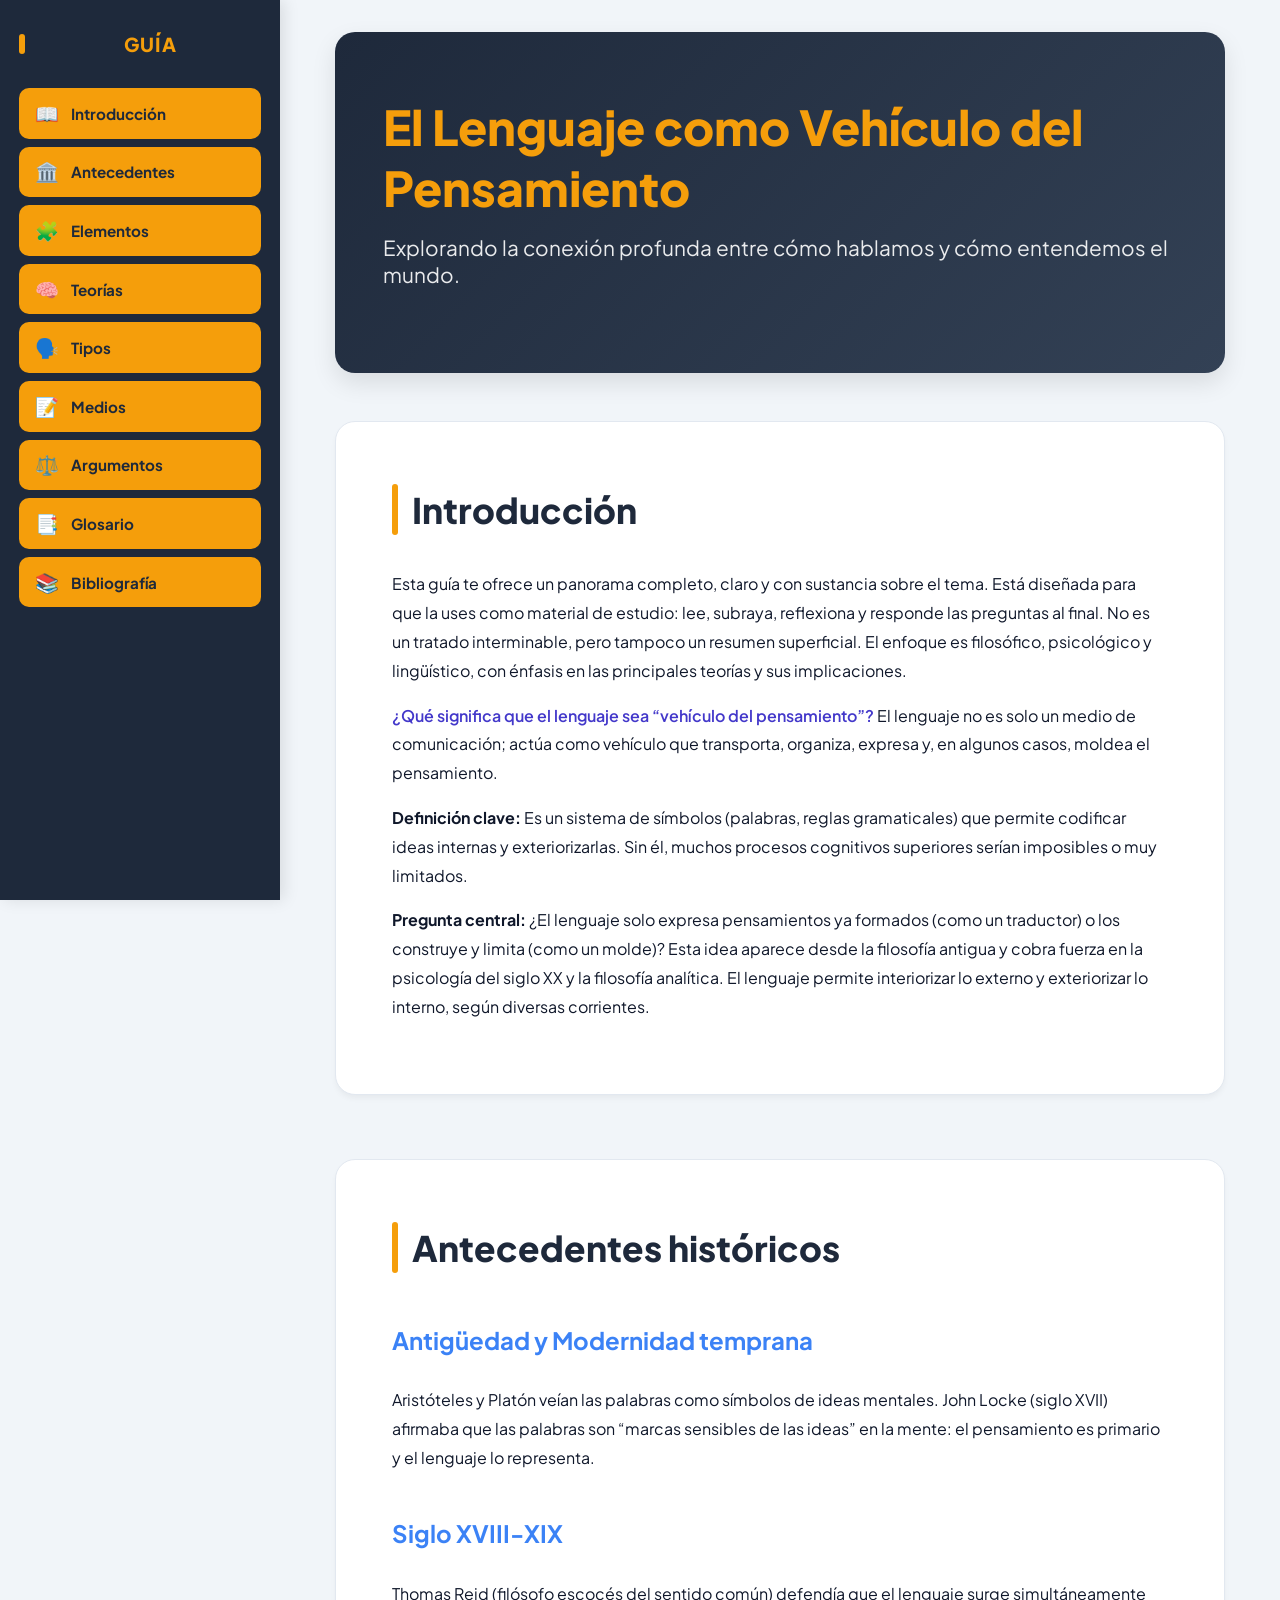
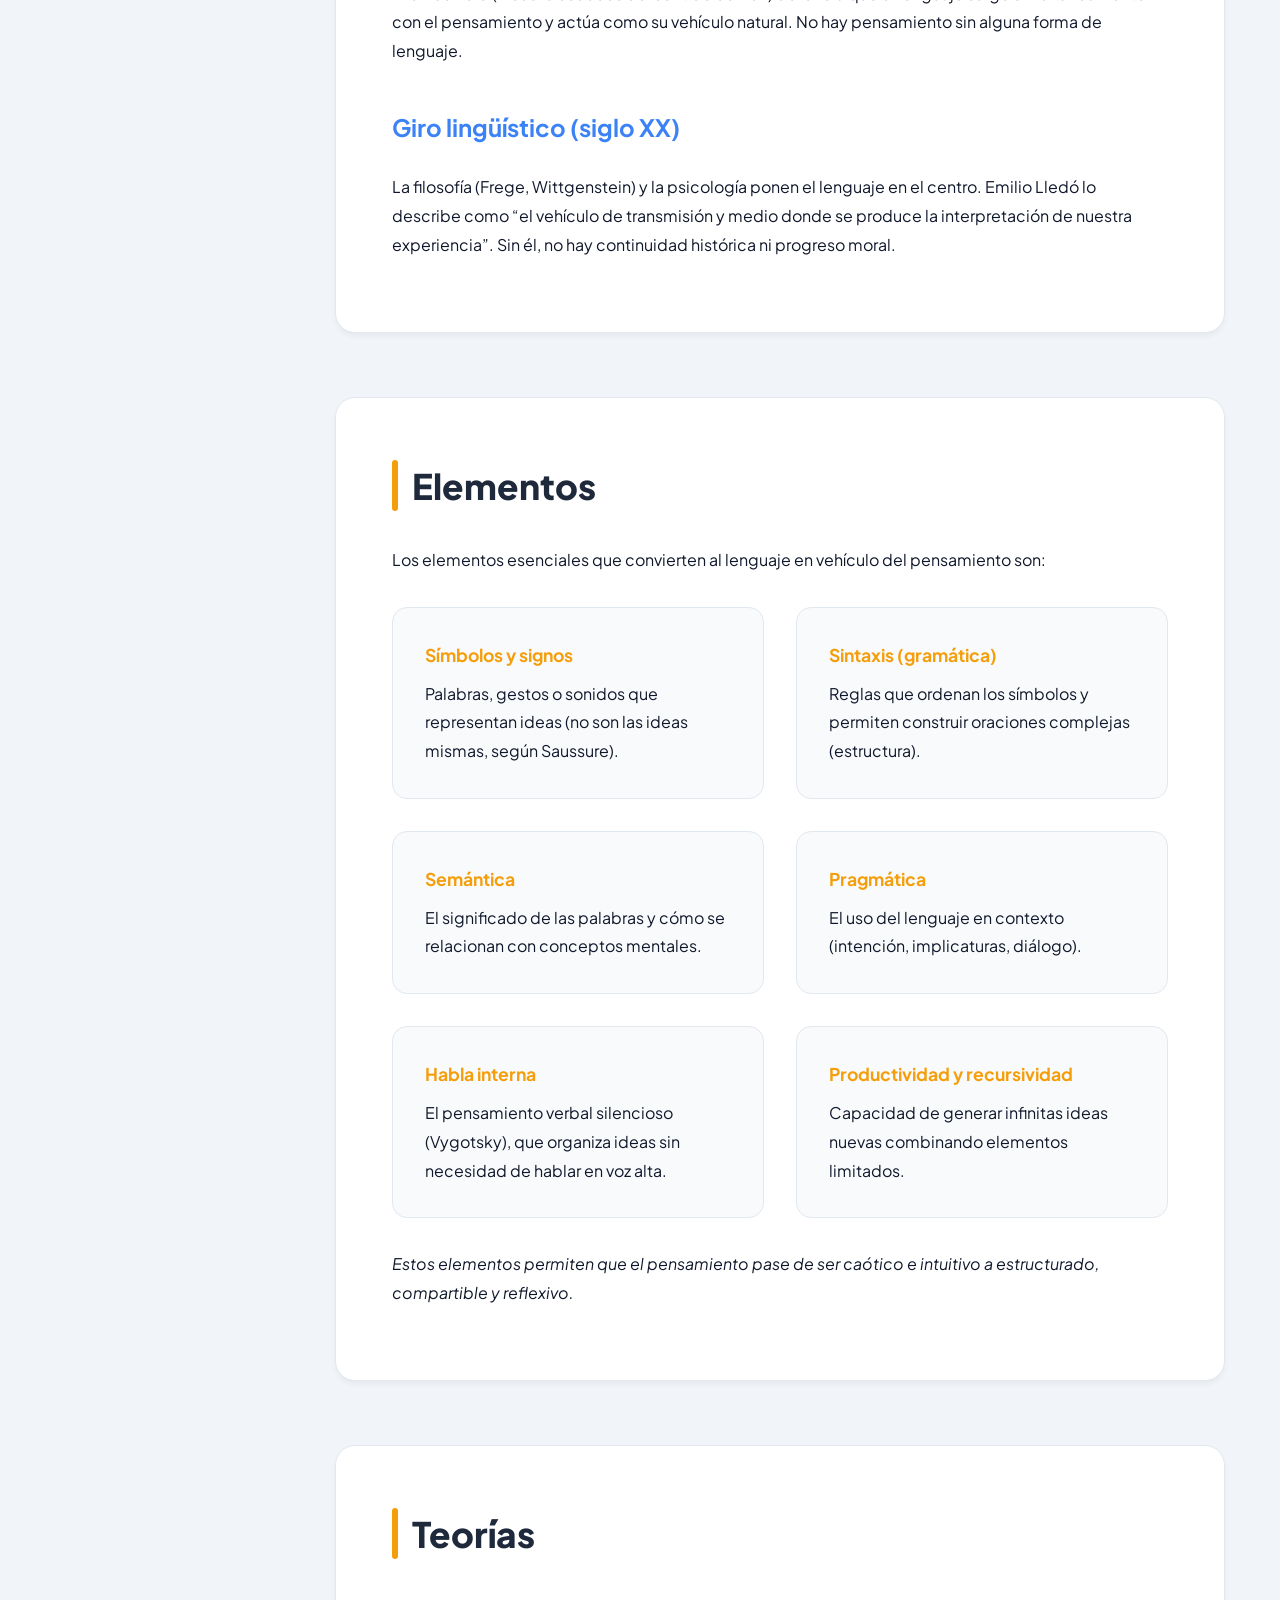
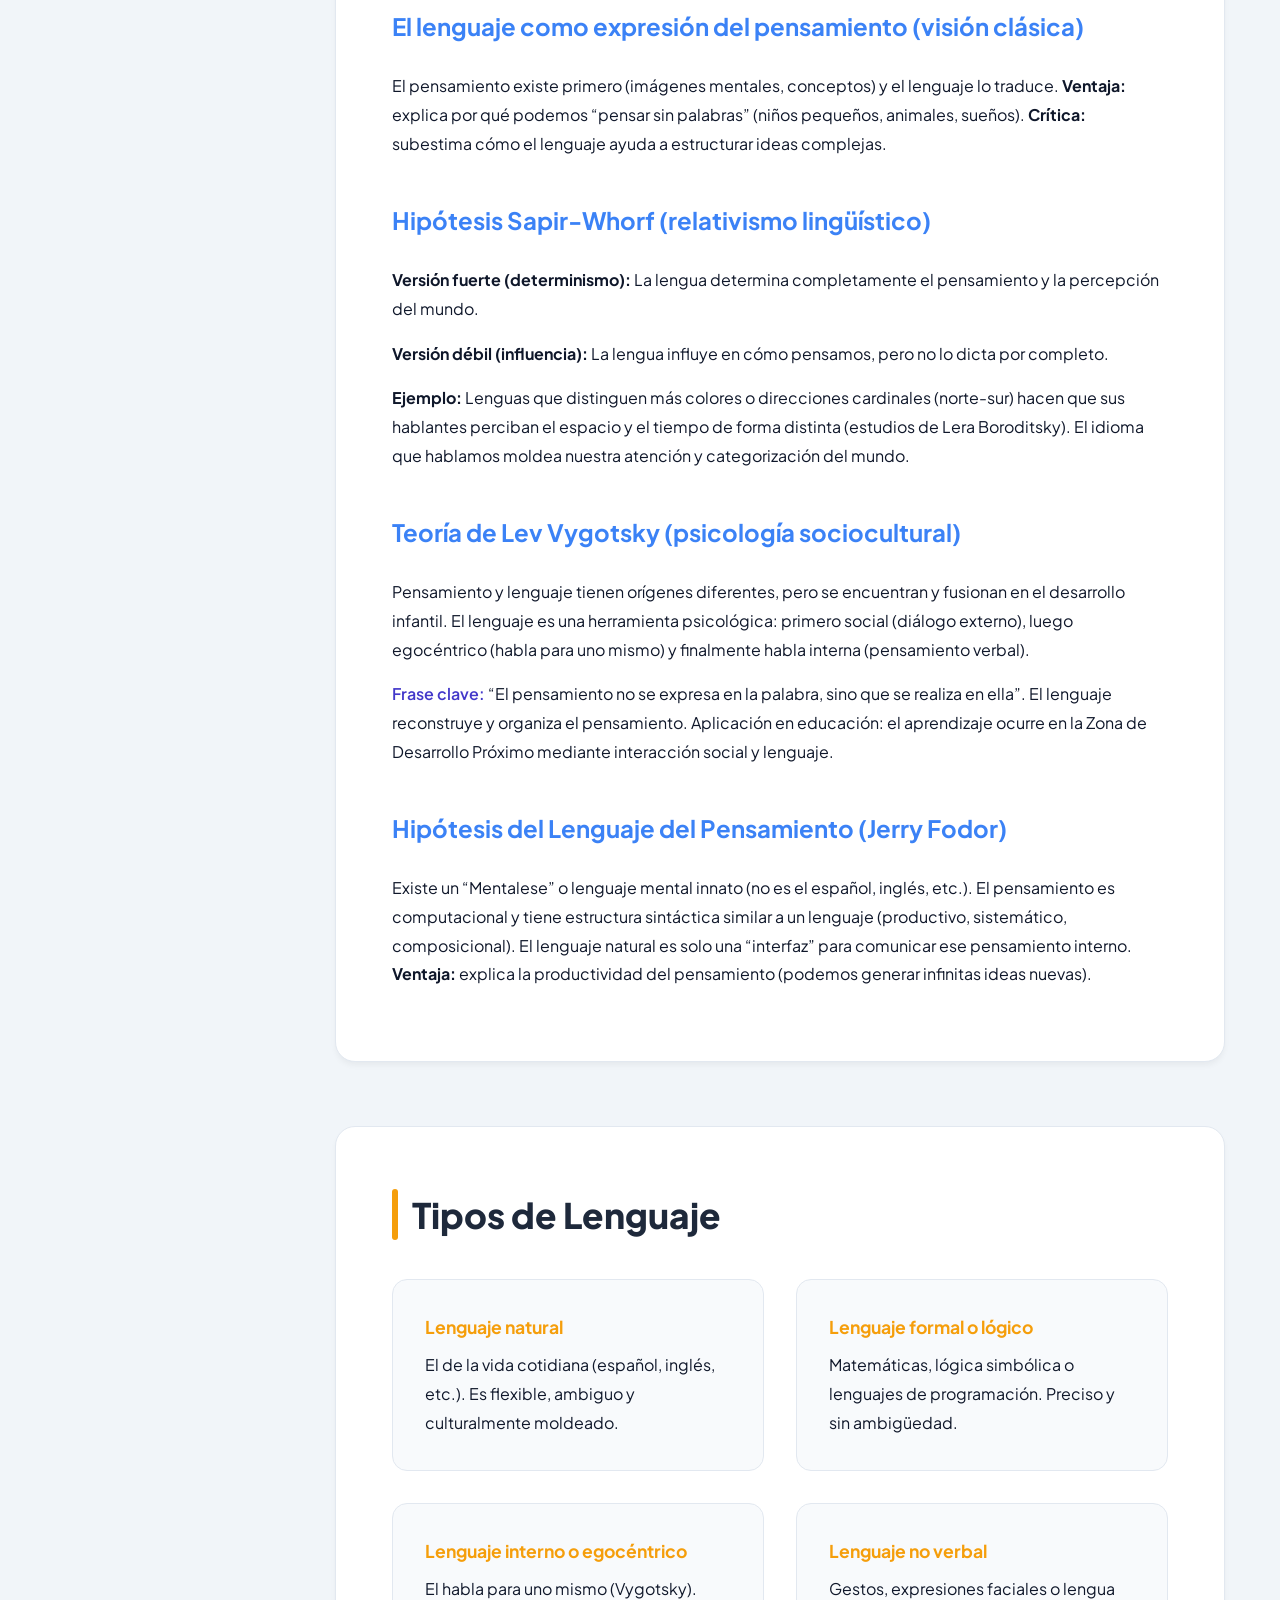
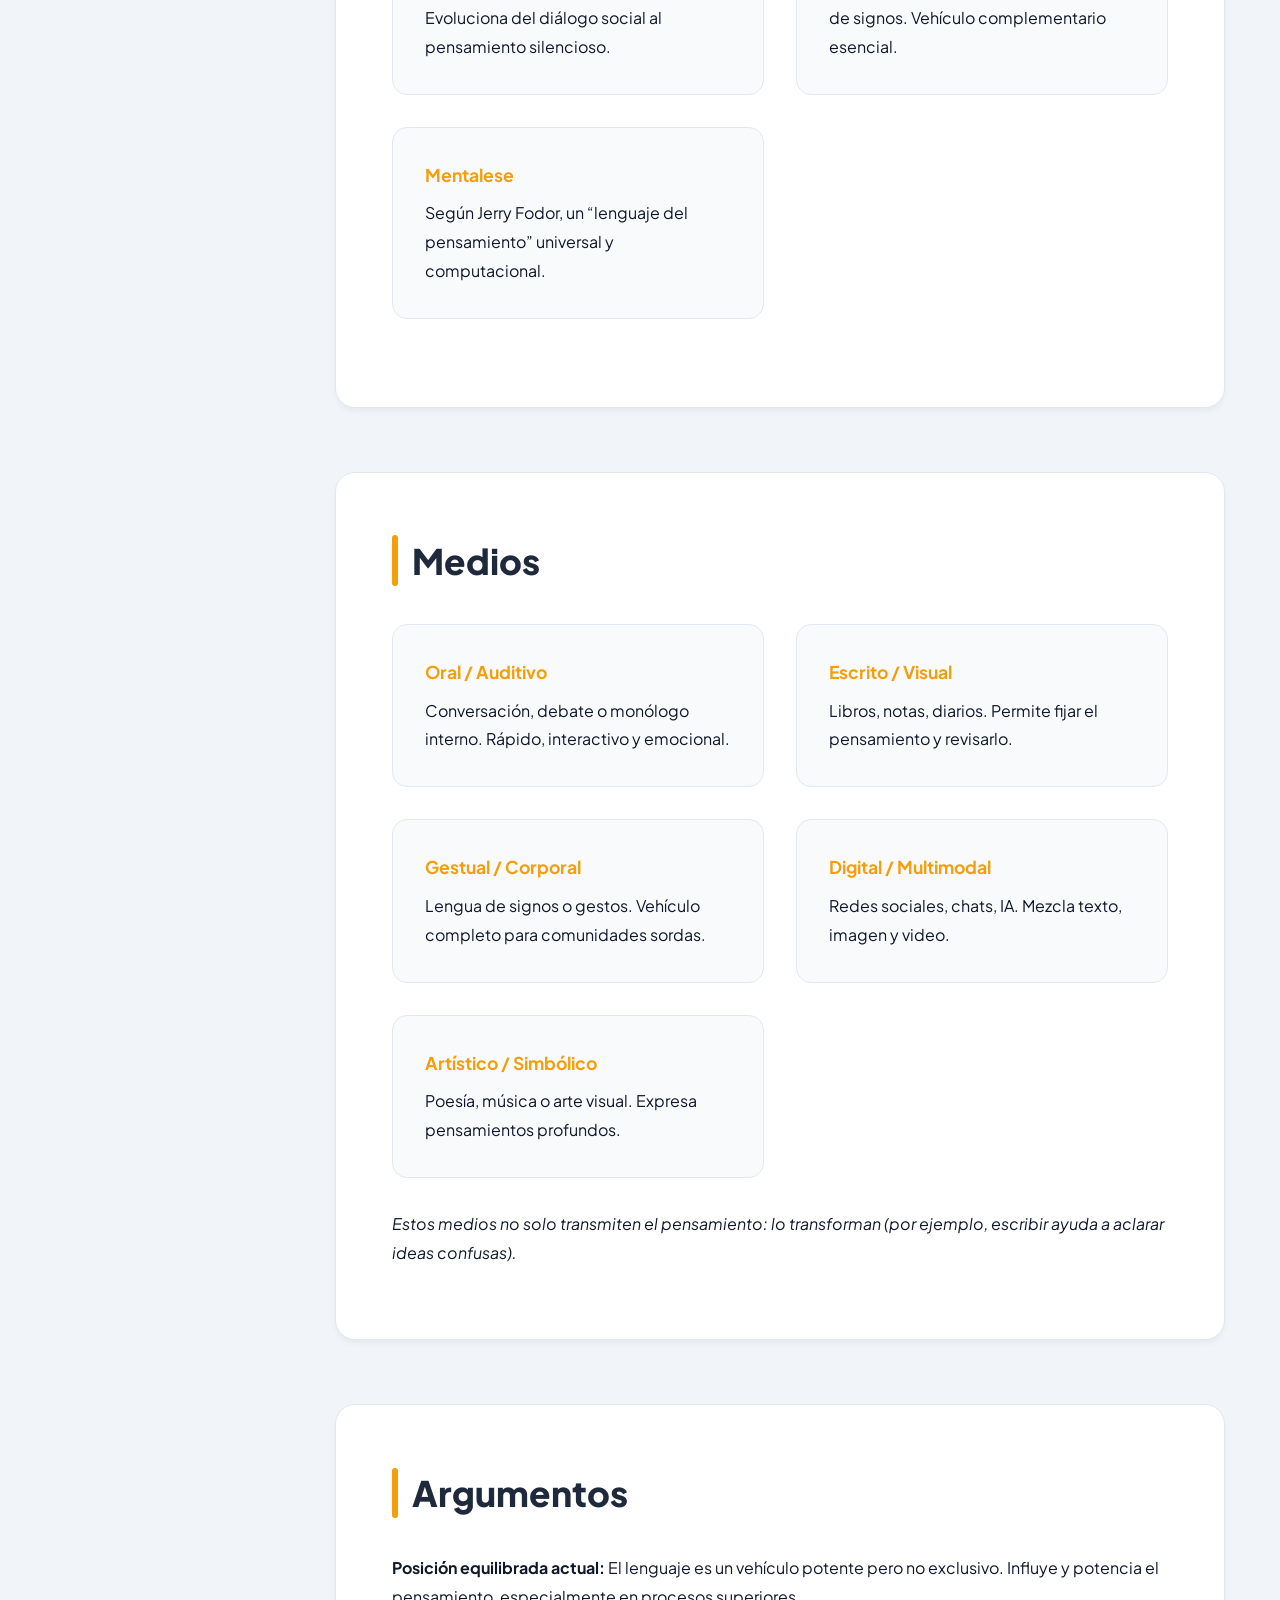
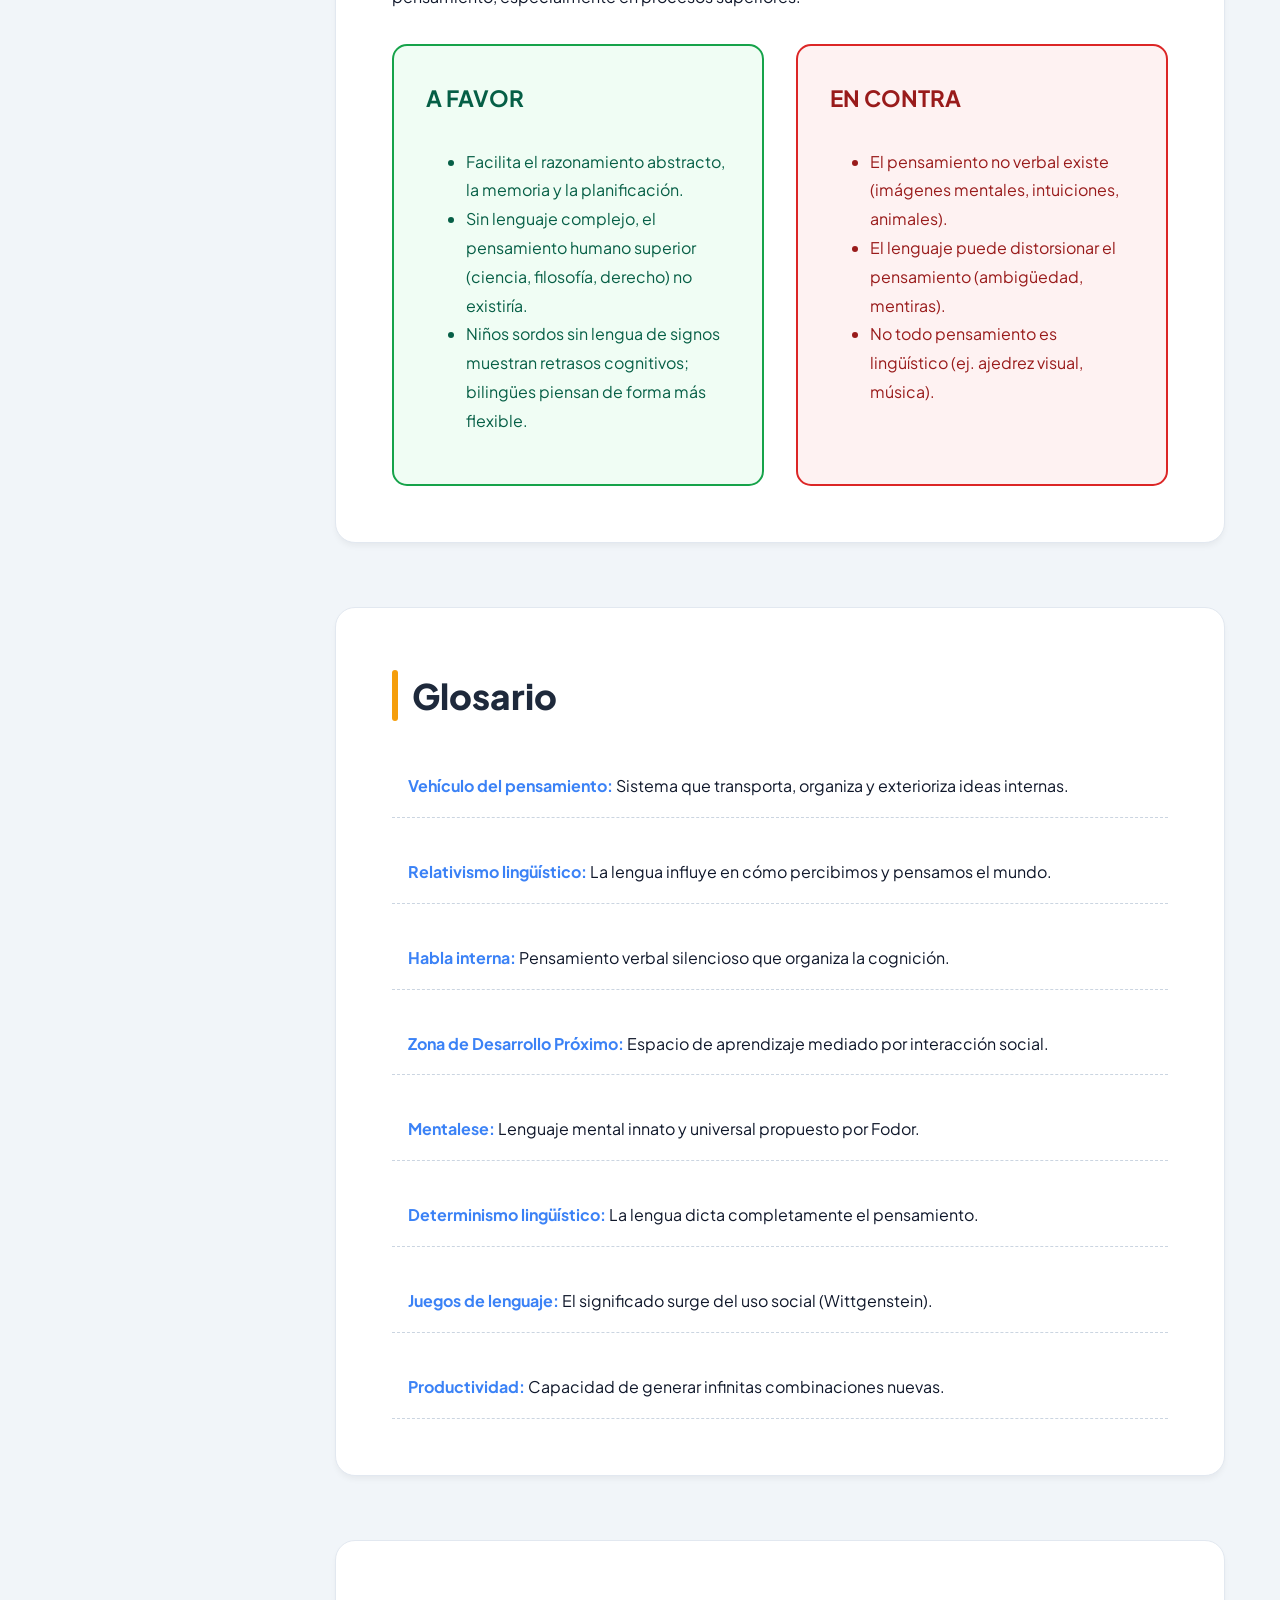
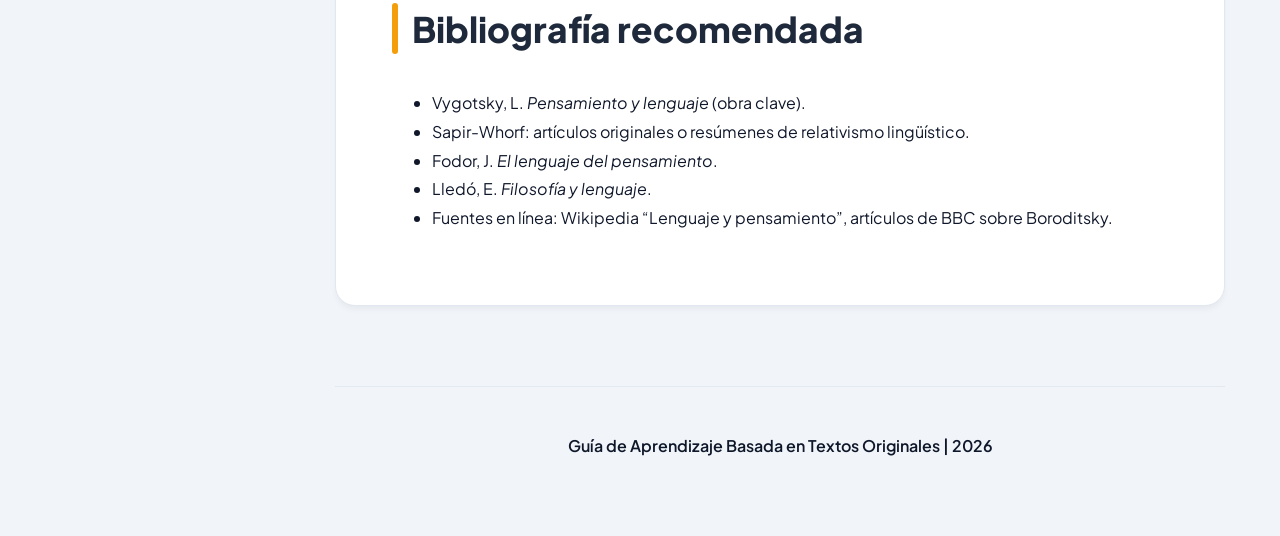
==== commit e074770d: "Update index.html" ====
--- a/index.html
+++ b/index.html
@@ -8,15 +8,16 @@
     <style>
         :root {
             --primary: #1e293b;
-            --accent: #3b82f6;
-            --pro-color: #16a34a; /* Verde para argumentos a favor */
-            --con-color: #dc2626; /* Rojo para argumentos en contra */
-            --bg: #f8fafc;
+            --accent: #f59e0b; /* Amarillo/Naranja de los títulos */
+            --link-color: #3b82f6;
+            --pro-bg: #f0fdf4;
+            --pro-border: #16a34a;
+            --con-bg: #fef2f2;
+            --con-border: #dc2626;
+            --bg: #f1f5f9;
             --card-bg: #ffffff;
             --text-main: #0f172a;
-            --text-muted: #475569;
-            --border: #e2e8f0;
-            --sidebar-width: 260px;
+            --sidebar-width: 280px;
         }
 
         * { box-sizing: border-box; }
@@ -30,314 +31,342 @@
             scroll-behavior: smooth;
         }
 
-        /* --- Barra Lateral --- */
+        /* --- Navegación Lateral con Emojis --- */
         nav {
             width: var(--sidebar-width);
             height: 100vh;
             background: var(--primary);
             color: white;
             position: fixed;
-            padding: 2rem 1rem;
+            padding: 2rem 1.2rem;
             display: flex;
             flex-direction: column;
-            box-shadow: 4px 0 10px rgba(0,0,0,0.05);
+            box-shadow: 4px 0 15px rgba(0,0,0,0.1);
             z-index: 100;
         }
 
         nav h2 { 
-            font-size: 1.1rem; 
+            font-size: 1.2rem; 
+            margin-bottom: 2rem; 
+            color: var(--accent);
             text-transform: uppercase;
             letter-spacing: 1px;
-            margin-bottom: 2rem;
-            color: var(--accent);
-            padding: 0 1rem;
+            text-align: center;
         }
 
         nav a {
-            display: block;
-            color: #94a3b8;
+            display: flex;
+            align-items: center;
+            color: #cbd5e1;
             text-decoration: none;
             padding: 0.8rem 1rem;
-            border-radius: 8px;
-            margin-bottom: 0.3rem;
-            font-size: 0.9rem;
-            font-weight: 500;
-            transition: all 0.2s;
-        }
-        nav a:hover { background: #334155; color: white; }
-        nav a.active { background: var(--accent); color: white; }
-
-        /* --- Área de Contenido --- */
+            border-radius: 10px;
+            margin-bottom: 0.5rem;
+            font-size: 0.95rem;
+            transition: all 0.2s ease;
+        }
+        nav a:hover { background: #334155; color: white; transform: translateX(5px); }
+        nav a.active { background: var(--accent); color: var(--primary); font-weight: 700; }
+        nav a span { margin-right: 12px; font-size: 1.2rem; }
+
+        /* --- Contenido que ocupa toda la pantalla --- */
         main {
             flex: 1;
             margin-left: var(--sidebar-width);
-            padding: 3rem;
-            max-width: 1400px; /* Ocupa bien el ancho de pantalla */
-            margin-right: auto;
+            padding: 2rem;
+            width: calc(100% - var(--sidebar-width));
+            display: flex;
+            flex-direction: column;
+            align-items: center;
+        }
+
+        .full-width-container {
+            width: 95%; /* Uso máximo de la pantalla */
+            max-width: 1600px;
         }
 
         header {
-            margin-bottom: 4rem;
-            border-bottom: 2px solid var(--border);
-            padding-bottom: 2rem;
-        }
-        header h1 { font-size: 2.8rem; margin: 0; font-weight: 800; color: var(--primary); }
-        header p { font-size: 1.2rem; color: var(--text-muted); margin-top: 1rem; }
-
-        section { margin-bottom: 4rem; scroll-margin-top: 2rem; }
+            background: linear-gradient(135deg, #1e293b 0%, #334155 100%);
+            padding: 4rem 3rem;
+            border-radius: 20px;
+            color: white;
+            margin-bottom: 3rem;
+            box-shadow: 0 10px 25px rgba(0,0,0,0.1);
+        }
+        header h1 { font-size: 3rem; margin: 0; font-weight: 800; color: var(--accent); }
+        header p { font-size: 1.3rem; opacity: 0.9; margin-top: 1rem; }
+
+        section { margin-bottom: 4rem; scroll-margin-top: 30px; width: 100%; }
         
         .card {
             background: var(--card-bg);
-            padding: 3rem;
-            border-radius: 16px;
-            box-shadow: 0 4px 20px rgba(0,0,0,0.03);
-            border: 1px solid var(--border);
+            padding: 3.5rem;
+            border-radius: 20px;
+            box-shadow: 0 4px 6px -1px rgba(0, 0, 0, 0.05);
+            border: 1px solid #e2e8f0;
             line-height: 1.8;
         }
 
-        h2 { font-size: 2rem; color: var(--primary); margin-top: 0; font-weight: 700; border-left: 5px solid var(--accent); padding-left: 1rem; }
-        h3 { color: var(--primary); margin-top: 2.5rem; font-size: 1.4rem; font-weight: 600; }
-
-        p { margin-bottom: 1.5rem; }
-
-        /* Grid para Elementos, Tipos y Medios */
+        /* Títulos con indicador lateral de color */
+        h2 { 
+            font-size: 2.2rem; 
+            color: var(--primary); 
+            margin-top: 0; 
+            font-weight: 800; 
+            position: relative;
+            padding-left: 20px;
+        }
+        h2::before {
+            content: '';
+            position: absolute;
+            left: 0; top: 10%;
+            height: 80%;
+            width: 6px;
+            background: var(--accent);
+            border-radius: 10px;
+        }
+
+        h3 { color: var(--link-color); margin-top: 2.5rem; font-size: 1.5rem; }
+
+        .text-highlight { color: #4338ca; font-weight: 600; }
+
+        /* Grids para aprovechar el ancho */
         .grid-layout {
             display: grid;
-            grid-template-columns: repeat(auto-fit, minmax(300px, 1fr));
-            gap: 1.5rem;
+            grid-template-columns: repeat(auto-fit, minmax(350px, 1fr));
+            gap: 2rem;
             margin: 2rem 0;
         }
 
         .grid-item {
-            background: #f1f5f9;
-            padding: 1.5rem;
-            border-radius: 12px;
-            border: 1px solid var(--border);
-        }
-        .grid-item strong { color: var(--accent); display: block; margin-bottom: 0.5rem; font-size: 1.1rem; }
-
-        /* Estilos de Argumentos */
-        .argument-container {
+            background: #f8fafc;
+            padding: 2rem;
+            border-radius: 15px;
+            border: 1px solid #e2e8f0;
+            transition: border-color 0.3s;
+        }
+        .grid-item:hover { border-color: var(--accent); }
+        .grid-item strong { color: var(--accent); font-size: 1.1rem; display: block; margin-bottom: 0.5rem; }
+
+        /* Argumentos A Favor y En Contra */
+        .argument-split {
             display: grid;
             grid-template-columns: 1fr 1fr;
             gap: 2rem;
             margin-top: 2rem;
         }
-        .pro-box { color: var(--pro-color); border: 2px solid var(--pro-color); padding: 1.5rem; border-radius: 12px; background: rgba(22, 163, 74, 0.03); }
-        .con-box { color: var(--con-color); border: 2px solid var(--con-color); padding: 1.5rem; border-radius: 12px; background: rgba(220, 38, 38, 0.03); }
-        .pro-box h4, .con-box h4 { margin-top: 0; text-transform: uppercase; font-weight: 800; }
-
-        /* Glosario */
-        .glossary-list {
-            column-count: 2; /* Divide el glosario en dos columnas */
-            column-gap: 3rem;
-        }
-        @media (max-width: 900px) { .glossary-list { column-count: 1; } }
-        
-        .glossary-item { margin-bottom: 1.5rem; break-inside: avoid; }
-        .glossary-item strong { color: var(--accent); }
+        .pro-box { 
+            background: var(--pro-bg); 
+            border: 2px solid var(--pro-border); 
+            padding: 2rem; 
+            border-radius: 15px; 
+            color: #065f46;
+        }
+        .con-box { 
+            background: var(--con-bg); 
+            border: 2px solid var(--con-border); 
+            padding: 2rem; 
+            border-radius: 15px; 
+            color: #991b1b;
+        }
+        .pro-box h4, .con-box h4 { margin-top: 0; font-size: 1.4rem; text-transform: uppercase; }
+
+        /* Glosario en columnas */
+        .glossary {
+            display: grid;
+            grid-template-columns: repeat(auto-fit, minmax(400px, 1fr));
+            gap: 1.5rem;
+        }
+        .glossary-item { padding: 1rem; border-bottom: 1px dashed #cbd5e1; }
+        .glossary-item strong { color: var(--link-color); }
 
         footer {
             margin-top: 5rem;
             text-align: center;
-            color: var(--text-muted);
-            padding: 2rem;
-            border-top: 1px solid var(--border);
+            color: var(--text-main);
+            padding: 3rem;
+            border-top: 1px solid #e2e8f0;
+            font-weight: 600;
         }
 
         @media (max-width: 1024px) {
-            nav { width: 220px; }
-            main { margin-left: 220px; padding: 2rem; }
-            .argument-container { grid-template-columns: 1fr; }
-        }
-
+            .argument-split { grid-template-columns: 1fr; }
+            nav { width: 80px; padding: 2rem 0; align-items: center; }
+            nav h2, nav a b { display: none; }
+            main { margin-left: 80px; width: calc(100% - 80px); }
+            .card { padding: 2rem; }
+        }
     </style>
 </head>
 <body>
 
 <nav>
-    <h2>Contenido</h2>
-    <a href="#intro">Introducción</a>
-    <a href="#historia">Antecedentes</a>
-    <a href="#elementos">Elementos</a>
-    <a href="#teorias">Teorías</a>
-    <a href="#tipos">Tipos de Lenguaje</a>
-    <a href="#medios">Medios</a>
-    <a href="#argumentos">Argumentos</a>
-    <a href="#implicaciones">Implicaciones</a>
-    <a href="#glosario">Glosario</a>
-    <a href="#bibliografia">Bibliografía</a>
+    <h2>Guía</h2>
+    <a href="#intro" class="active"><span>📖</span><b>Introducción</b></a>
+    <a href="#historia"><span>🏛️</span><b>Antecedentes</b></a>
+    <a href="#elementos"><span>🧩</span><b>Elementos</b></a>
+    <a href="#teorias"><span>🧠</span><b>Teorías</b></a>
+    <a href="#tipos"><span>🗣️</span><b>Tipos</b></a>
+    <a href="#medios"><span>📝</span><b>Medios</b></a>
+    <a href="#argumentos"><span>⚖️</span><b>Argumentos</b></a>
+    <a href="#glosario"><span>📑</span><b>Glosario</b></a>
+    <a href="#bibliografia"><span>📚</span><b>Bibliografía</b></a>
 </nav>
 
 <main>
-    <header>
-        <h1>El Lenguaje como Vehículo del Pensamiento</h1>
-        <p>Guía de aprendizaje integral basada en fundamentos filosóficos y psicológicos.</p>
-    </header>
-
-    <section id="intro">
-        <div class="card">
-            <h2>Introducción</h2>
-            <p>Esta guía te ofrece un panorama completo, claro y con sustancia sobre el tema. Está diseñada para que la uses como material de estudio: lee, subraya, reflexiona y responde las preguntas al final. No es un tratado interminable, pero tampoco un resumen superficial. El enfoque es filosófico, psicológico y lingüístico, con énfasis en las principales teorías y sus implicaciones.</p>
-            <p><strong>¿Qué significa que el lenguaje sea “vehículo del pensamiento”?</strong> El lenguaje no es solo un medio de comunicación; actúa como vehículo que transporta, organiza, expresa y, en algunos casos, moldea el pensamiento.</p>
-            <p><strong>Definición clave:</strong> Es un sistema de símbolos (palabras, reglas gramaticales) que permite codificar ideas internas y exteriorizarlas. Sin él, muchos procesos cognitivos superiores serían imposibles o muy limitados.</p>
-            <p><strong>Pregunta central:</strong> ¿El lenguaje solo expresa pensamientos ya formados (como un traductor) o los construye y limita (como un molde)? Esta idea aparece desde la filosofía antigua y cobra fuerza en la psicología del siglo XX y la filosofía analítica. El lenguaje permite interiorizar lo externo y exteriorizar lo interno, según diversas corrientes.</p>
-        </div>
-    </section>
-
-    <section id="historia">
-        <div class="card">
-            <h2>Antecedentes históricos</h2>
-            <h3>Antigüedad y Modernidad temprana</h3>
-            <p>Aristóteles y Platón veían las palabras como símbolos de ideas mentales. John Locke (siglo XVII) afirmaba que las palabras son “marcas sensibles de las ideas” en la mente: el pensamiento es primario y el lenguaje lo representa.</p>
-            <h3>Siglo XVIII-XIX</h3>
-            <p>Thomas Reid (filósofo escocés del sentido común) defendía que el lenguaje surge simultáneamente con el pensamiento y actúa como su vehículo natural. No hay pensamiento sin alguna forma de lenguaje.</p>
-            <h3>Giro lingüístico (siglo XX)</h3>
-            <p>La filosofía (Frege, Wittgenstein) y la psicología ponen el lenguaje en el centro. Emilio Lledó lo describe como “el vehículo de transmisión y medio donde se produce la interpretación de nuestra experiencia”. Sin él, no hay continuidad histórica ni progreso moral.</p>
-        </div>
-    </section>
-
-    <section id="elementos">
-        <div class="card">
-            <h2>Elementos</h2>
-            <p>Los elementos esenciales que convierten al lenguaje en vehículo del pensamiento son:</p>
-            <div class="grid-layout">
-                <div class="grid-item"><strong>Símbolos y signos</strong> Palabras, gestos o sonidos que representan ideas (no son las ideas mismas, según Saussure).</div>
-                <div class="grid-item"><strong>Sintaxis (gramática)</strong> Reglas que ordenan los símbolos y permiten construir oraciones complejas (estructura).</div>
-                <div class="grid-item"><strong>Semántica</strong> El significado de las palabras y cómo se relacionan con conceptos mentales.</div>
-                <div class="grid-item"><strong>Pragmática</strong> El uso del lenguaje en contexto (intención, implicaturas, diálogo).</div>
-                <div class="grid-item"><strong>Habla interna</strong> El pensamiento verbal silencioso (Vygotsky), que organiza ideas sin necesidad de hablar en voz alta.</div>
-                <div class="grid-item"><strong>Productividad y recursividad</strong> Capacidad de generar infinitas ideas nuevas combinando elementos limitados.</div>
-            </div>
-            <p>Estos elementos permiten que el pensamiento pase de ser caótico e intuitivo a estructurado, compartible y reflexivo.</p>
-        </div>
-    </section>
-
-    <section id="teorias">
-        <div class="card">
-            <h2>Teorías</h2>
-            <h3>a) El lenguaje como expresión del pensamiento (visión clásica)</h3>
-            <p>El pensamiento existe primero (imágenes mentales, conceptos) y el lenguaje lo traduce. Ventaja: explica por qué podemos “pensar sin palabras” (niños pequeños, animales, sueños). Crítica: subestima cómo el lenguaje ayuda a estructurar ideas complejas.</p>
-
-            <h3>b) Hipótesis Sapir-Whorf (relativismo lingüístico)</h3>
-            <p><strong>Versión fuerte (determinismo):</strong> La lengua determina completamente el pensamiento y la percepción del mundo.<br>
-            <strong>Versión débil (influencia):</strong> La lengua influye en cómo pensamos, pero no lo dicta por completo.<br>
-            <strong>Ejemplo:</strong> Lenguas que distinguen más colores o direcciones cardinales (norte-sur) hacen que sus hablantes perciban el espacio y el tiempo de forma distinta (estudios de Lera Boroditsky). El idioma que hablamos moldea nuestra atención y categorización del mundo.</p>
-
-            <h3>c) Teoría de Lev Vygotsky (psicología sociocultural)</h3>
-            <p>Pensamiento y lenguaje tienen orígenes diferentes, pero se encuentran y fusionan en el desarrollo infantil. El lenguaje es una herramienta psicológica: primero social (diálogo externo), luego egocéntrico (habla para uno mismo) y finalmente habla interna (pensamiento verbal).<br>
-            <strong>Frase clave:</strong> “El pensamiento no se expresa en la palabra, sino que se realiza en ella”. El lenguaje reconstruye y organiza el pensamiento. Aplicación en educación: el aprendizaje ocurre en la Zona de Desarrollo Próximo mediante interacción social y lenguaje.</p>
-
-            <h3>d) Hipótesis del Lenguaje del Pensamiento (Jerry Fodor)</h3>
-            <p>Existe un “Mentalese” o lenguaje mental innato (no es el español, inglés, etc.). El pensamiento es computacional y tiene estructura sintáctica similar a un lenguaje (productivo, sistemático, composicional). El lenguaje natural es solo una “interfaz” para comunicar ese pensamiento interno. Ventaja: explica la productividad del pensamiento (podemos generar infinitas ideas nuevas). Crítica: algunos lo ven como demasiado abstracto.</p>
-
-            <h3>e) Otras perspectivas modernas</h3>
-            <p>Wittgenstein afirma que el significado está en el uso (“juegos de lenguaje”); no hay “lenguaje privado”. La neurociencia y psicología cognitiva moderna sostienen que el lenguaje influye en funciones ejecutivas, metacognición y autocontrol.</p>
-        </div>
-    </section>
-
-    <section id="tipos">
-        <div class="card">
-            <h2>Tipos de lenguaje</h2>
-            <p>Existen varios tipos de lenguaje que funcionan como vehículo del pensamiento:</p>
-            <div class="grid-layout">
-                <div class="grid-item"><strong>Lenguaje natural</strong> El de la vida cotidiana (español, inglés, etc.). Es flexible, ambiguo y culturalmente moldeado.</div>
-                <div class="grid-item"><strong>Lenguaje formal o lógico</strong> Matemáticas, lógica simbólica o programación. Preciso e ideal para el pensamiento científico.</div>
-                <div class="grid-item"><strong>Lenguaje interno</strong> El habla para uno mismo (Vygotsky). Evoluciona del diálogo social al pensamiento silencioso.</div>
-                <div class="grid-item"><strong>Lenguaje no verbal</strong> Gestos, expresiones faciales o lengua de signos. Vehículo complementario esencial.</div>
-                <div class="grid-item"><strong>Mentalese</strong> Según Fodor, un lenguaje del pensamiento universal que existe antes del lenguaje natural.</div>
-            </div>
-        </div>
-    </section>
-
-    <section id="medios">
-        <div class="card">
-            <h2>Medios</h2>
-            <p>Los medios son los canales o formas concretas a través de los cuales el lenguaje actúa como vehículo:</p>
-            <div class="grid-layout">
-                <div class="grid-item"><strong>Oral / Auditivo</strong> Conversación, debate o monólogo. Rápido, interactivo y emocional.</div>
-                <div class="grid-item"><strong>Escrito / Visual</strong> Libros, notas, diarios. Permite fijar el pensamiento, revisarlo y transmitirlo en el tiempo.</div>
-                <div class="grid-item"><strong>Gestual / Corporal</strong> Lengua de signos. Demuestra que el pensamiento no depende solo del sonido.</div>
-                <div class="grid-item"><strong>Digital / Multimodal</strong> Redes sociales, chats, IA. Mezcla texto e imagen; acelera el intercambio pero puede fragmentar la profundidad.</div>
-                <div class="grid-item"><strong>Artístico / Simbólico</strong> Poesía o música. Expresa pensamientos que el lenguaje cotidiano no alcanza.</div>
-            </div>
-            <p><em>Estos medios no solo transmiten el pensamiento: lo transforman (por ejemplo, escribir ayuda a aclarar ideas confusas).</em></p>
-        </div>
-    </section>
-
-    <section id="argumentos">
-        <div class="card">
-            <h2>Argumentos</h2>
-            <p>Posición equilibrada actual: El lenguaje es un vehículo potente pero no exclusivo. Influye y potencia el pensamiento, especialmente en procesos superiores.</p>
-            <div class="argument-container">
-                <div class="pro-box">
-                    <h4>A favor</h4>
-                    <ul>
-                        <li>Facilita el razonamiento abstracto, la memoria y la planificación.</li>
-                        <li>Sin lenguaje complejo, el pensamiento humano superior (ciencia, filosofía, derecho) no existiría.</li>
-                        <li>Niños sordos sin lengua de signos muestran retrasos cognitivos; bilingües piensan de forma más flexible.</li>
-                    </ul>
-                </div>
-                <div class="con-box">
-                    <h4>En contra</h4>
-                    <ul>
-                        <li>El pensamiento no verbal existe (imágenes mentales, intuiciones, animales).</li>
-                        <li>El lenguaje puede distorsionar el pensamiento (ambigüedad, mentiras).</li>
-                        <li>No todo pensamiento es lingüístico (ej. ajedrez visual, música).</li>
-                    </ul>
-                </div>
-            </div>
-        </div>
-    </section>
-
-    <section id="implicaciones">
-        <div class="card">
-            <h2>Implicaciones prácticas</h2>
-            <ul>
-                <li><strong>Educación:</strong> Fomenta el diálogo y el habla interna para mejorar el aprendizaje (Vygotsky).</li>
-                <li><strong>Psicología:</strong> Terapias basadas en lenguaje (reestructuración cognitiva).</li>
-                <li><strong>Sociedad:</strong> El lenguaje moldea culturas, percepciones y hasta sesgos (ej. género en gramática).</li>
-                <li><strong>Inteligencia artificial:</strong> Los modelos de lenguaje simulan pensamiento, pero ¿es pensamiento real o solo vehículo?</li>
-            </ul>
-        </div>
-    </section>
-
-    <section id="glosario">
-        <div class="card">
-            <h2>Glosario</h2>
-            <div class="glossary-list">
-                <div class="glossary-item"><strong>Vehículo del pensamiento:</strong> Sistema que transporta, organiza y exterioriza ideas internas.</div>
-                <div class="glossary-item"><strong>Relativismo lingüístico (Sapir-Whorf):</strong> La lengua influye (o determina) cómo percibimos y pensamos el mundo.</div>
-                <div class="glossary-item"><strong>Habla interna:</strong> Pensamiento verbal silencioso que organiza la cognición (Vygotsky).</div>
-                <div class="glossary-item"><strong>Zona de Desarrollo Próximo:</strong> Espacio de aprendizaje mediado por interacción social y lenguaje.</div>
-                <div class="glossary-item"><strong>Mentalese (Lenguaje del Pensamiento):</strong> Hipótesis de Fodor; lenguaje mental innato y universal.</div>
-                <div class="glossary-item"><strong>Determinismo lingüístico:</strong> Versión fuerte del relativismo: la lengua dicta completamente el pensamiento.</div>
-                <div class="glossary-item"><strong>Juegos de lenguaje:</strong> Concepto de Wittgenstein; el significado surge del uso social.</div>
-                <div class="glossary-item"><strong>Productividad:</strong> Capacidad del lenguaje de generar infinitas combinaciones nuevas.</div>
-            </div>
-        </div>
-    </section>
-
-    <section id="bibliografia">
-        <div class="card">
-            <h2>Bibliografía recomendada</h2>
-            <ul>
-                <li>Vygotsky, L. <em>Pensamiento y lenguaje</em> (obra clave).</li>
-                <li>Sapir-Whorf: artículos originales o resúmenes de relativismo lingüístico.</li>
-                <li>Fodor, J. <em>El lenguaje del pensamiento</em>.</li>
-                <li>Lledó, E. <em>Filosofía y lenguaje</em>.</li>
-                <li>Fuentes en línea: Wikipedia “Lenguaje y pensamiento”, artículos de BBC sobre Boroditsky.</li>
-            </ul>
-        </div>
-    </section>
-
-    <footer>
-        Guía de Aprendizaje | Basada íntegramente en los textos proporcionados.
-    </footer>
+    <div class="full-width-container">
+        <header>
+            <h1>El Lenguaje como Vehículo del Pensamiento</h1>
+            <p>Explorando la conexión profunda entre cómo hablamos y cómo entendemos el mundo.</p>
+        </header>
+
+        <section id="intro">
+            <div class="card">
+                <h2>Introducción</h2>
+                <p>Esta guía te ofrece un panorama completo, claro y con sustancia sobre el tema. Está diseñada para que la uses como material de estudio: lee, subraya, reflexiona y responde las preguntas al final. No es un tratado interminable, pero tampoco un resumen superficial. El enfoque es filosófico, psicológico y lingüístico, con énfasis en las principales teorías y sus implicaciones.</p>
+                <p><span class="text-highlight">¿Qué significa que el lenguaje sea “vehículo del pensamiento”?</span> El lenguaje no es solo un medio de comunicación; actúa como vehículo que transporta, organiza, expresa y, en algunos casos, moldea el pensamiento.</p>
+                <p><strong>Definición clave:</strong> Es un sistema de símbolos (palabras, reglas gramaticales) que permite codificar ideas internas y exteriorizarlas. Sin él, muchos procesos cognitivos superiores serían imposibles o muy limitados.</p>
+                <p><strong>Pregunta central:</strong> ¿El lenguaje solo expresa pensamientos ya formados (como un traductor) o los construye y limita (como un molde)? Esta idea aparece desde la filosofía antigua y cobra fuerza en la psicología del siglo XX y la filosofía analítica. El lenguaje permite interiorizar lo externo y exteriorizar lo interno, según diversas corrientes.</p>
+            </div>
+        </section>
+
+        <section id="historia">
+            <div class="card">
+                <h2>Antecedentes históricos</h2>
+                <h3>Antigüedad y Modernidad temprana</h3>
+                <p>Aristóteles y Platón veían las palabras como símbolos de ideas mentales. John Locke (siglo XVII) afirmaba que las palabras son “marcas sensibles de las ideas” en la mente: el pensamiento es primario y el lenguaje lo representa.</p>
+                <h3>Siglo XVIII-XIX</h3>
+                <p>Thomas Reid (filósofo escocés del sentido común) defendía que el lenguaje surge simultáneamente con el pensamiento y actúa como su vehículo natural. No hay pensamiento sin alguna forma de lenguaje.</p>
+                <h3>Giro lingüístico (siglo XX)</h3>
+                <p>La filosofía (Frege, Wittgenstein) y la psicología ponen el lenguaje en el centro. Emilio Lledó lo describe como “el vehículo de transmisión y medio donde se produce la interpretación de nuestra experiencia”. Sin él, no hay continuidad histórica ni progreso moral.</p>
+            </div>
+        </section>
+
+        <section id="elementos">
+            <div class="card">
+                <h2>Elementos</h2>
+                <p>Los elementos esenciales que convierten al lenguaje en vehículo del pensamiento son:</p>
+                <div class="grid-layout">
+                    <div class="grid-item"><strong>Símbolos y signos</strong> Palabras, gestos o sonidos que representan ideas (no son las ideas mismas, según Saussure).</div>
+                    <div class="grid-item"><strong>Sintaxis (gramática)</strong> Reglas que ordenan los símbolos y permiten construir oraciones complejas (estructura).</div>
+                    <div class="grid-item"><strong>Semántica</strong> El significado de las palabras y cómo se relacionan con conceptos mentales.</div>
+                    <div class="grid-item"><strong>Pragmática</strong> El uso del lenguaje en contexto (intención, implicaturas, diálogo).</div>
+                    <div class="grid-item"><strong>Habla interna</strong> El pensamiento verbal silencioso (Vygotsky), que organiza ideas sin necesidad de hablar en voz alta.</div>
+                    <div class="grid-item"><strong>Productividad y recursividad</strong> Capacidad de generar infinitas ideas nuevas combinando elementos limitados.</div>
+                </div>
+                <p><em>Estos elementos permiten que el pensamiento pase de ser caótico e intuitivo a estructurado, compartible y reflexivo.</em></p>
+            </div>
+        </section>
+
+        <section id="teorias">
+            <div class="card">
+                <h2>Teorías</h2>
+                <h3>El lenguaje como expresión del pensamiento (visión clásica)</h3>
+                <p>El pensamiento existe primero (imágenes mentales, conceptos) y el lenguaje lo traduce. <strong>Ventaja:</strong> explica por qué podemos “pensar sin palabras” (niños pequeños, animales, sueños). <strong>Crítica:</strong> subestima cómo el lenguaje ayuda a estructurar ideas complejas.</p>
+
+                <h3>Hipótesis Sapir-Whorf (relativismo lingüístico)</h3>
+                <p><strong>Versión fuerte (determinismo):</strong> La lengua determina completamente el pensamiento y la percepción del mundo.</p>
+                <p><strong>Versión débil (influencia):</strong> La lengua influye en cómo pensamos, pero no lo dicta por completo.</p>
+                <p><strong>Ejemplo:</strong> Lenguas que distinguen más colores o direcciones cardinales (norte-sur) hacen que sus hablantes perciban el espacio y el tiempo de forma distinta (estudios de Lera Boroditsky). El idioma que hablamos moldea nuestra atención y categorización del mundo.</p>
+
+                <h3>Teoría de Lev Vygotsky (psicología sociocultural)</h3>
+                <p>Pensamiento y lenguaje tienen orígenes diferentes, pero se encuentran y fusionan en el desarrollo infantil. El lenguaje es una herramienta psicológica: primero social (diálogo externo), luego egocéntrico (habla para uno mismo) y finalmente habla interna (pensamiento verbal).</p>
+                <p><span class="text-highlight">Frase clave:</span> “El pensamiento no se expresa en la palabra, sino que se realiza en ella”. El lenguaje reconstruye y organiza el pensamiento. Aplicación en educación: el aprendizaje ocurre en la Zona de Desarrollo Próximo mediante interacción social y lenguaje.</p>
+
+                <h3>Hipótesis del Lenguaje del Pensamiento (Jerry Fodor)</h3>
+                <p>Existe un “Mentalese” o lenguaje mental innato (no es el español, inglés, etc.). El pensamiento es computacional y tiene estructura sintáctica similar a un lenguaje (productivo, sistemático, composicional). El lenguaje natural es solo una “interfaz” para comunicar ese pensamiento interno. <strong>Ventaja:</strong> explica la productividad del pensamiento (podemos generar infinitas ideas nuevas).</p>
+            </div>
+        </section>
+
+        <section id="tipos">
+            <div class="card">
+                <h2>Tipos de Lenguaje</h2>
+                <div class="grid-layout">
+                    <div class="grid-item"><strong>Lenguaje natural</strong> El de la vida cotidiana (español, inglés, etc.). Es flexible, ambiguo y culturalmente moldeado.</div>
+                    <div class="grid-item"><strong>Lenguaje formal o lógico</strong> Matemáticas, lógica simbólica o lenguajes de programación. Preciso y sin ambigüedad.</div>
+                    <div class="grid-item"><strong>Lenguaje interno o egocéntrico</strong> El habla para uno mismo (Vygotsky). Evoluciona del diálogo social al pensamiento silencioso.</div>
+                    <div class="grid-item"><strong>Lenguaje no verbal</strong> Gestos, expresiones faciales o lengua de signos. Vehículo complementario esencial.</div>
+                    <div class="grid-item"><strong>Mentalese</strong> Según Jerry Fodor, un “lenguaje del pensamiento” universal y computacional.</div>
+                </div>
+            </div>
+        </section>
+
+        <section id="medios">
+            <div class="card">
+                <h2>Medios</h2>
+                <div class="grid-layout">
+                    <div class="grid-item"><strong>Oral / Auditivo</strong> Conversación, debate o monólogo interno. Rápido, interactivo y emocional.</div>
+                    <div class="grid-item"><strong>Escrito / Visual</strong> Libros, notas, diarios. Permite fijar el pensamiento y revisarlo.</div>
+                    <div class="grid-item"><strong>Gestual / Corporal</strong> Lengua de signos o gestos. Vehículo completo para comunidades sordas.</div>
+                    <div class="grid-item"><strong>Digital / Multimodal</strong> Redes sociales, chats, IA. Mezcla texto, imagen y video.</div>
+                    <div class="grid-item"><strong>Artístico / Simbólico</strong> Poesía, música o arte visual. Expresa pensamientos profundos.</div>
+                </div>
+                <p><em>Estos medios no solo transmiten el pensamiento: lo transforman (por ejemplo, escribir ayuda a aclarar ideas confusas).</em></p>
+            </div>
+        </section>
+
+        <section id="argumentos">
+            <div class="card">
+                <h2>Argumentos</h2>
+                <p><strong>Posición equilibrada actual:</strong> El lenguaje es un vehículo potente pero no exclusivo. Influye y potencia el pensamiento, especialmente en procesos superiores.</p>
+                <div class="argument-split">
+                    <div class="pro-box">
+                        <h4>A Favor</h4>
+                        <ul>
+                            <li>Facilita el razonamiento abstracto, la memoria y la planificación.</li>
+                            <li>Sin lenguaje complejo, el pensamiento humano superior (ciencia, filosofía, derecho) no existiría.</li>
+                            <li>Niños sordos sin lengua de signos muestran retrasos cognitivos; bilingües piensan de forma más flexible.</li>
+                        </ul>
+                    </div>
+                    <div class="con-box">
+                        <h4>En Contra</h4>
+                        <ul>
+                            <li>El pensamiento no verbal existe (imágenes mentales, intuiciones, animales).</li>
+                            <li>El lenguaje puede distorsionar el pensamiento (ambigüedad, mentiras).</li>
+                            <li>No todo pensamiento es lingüístico (ej. ajedrez visual, música).</li>
+                        </ul>
+                    </div>
+                </div>
+            </div>
+        </section>
+
+        <section id="glosario">
+            <div class="card">
+                <h2>Glosario</h2>
+                <div class="glossary">
+                    <div class="glossary-item"><strong>Vehículo del pensamiento:</strong> Sistema que transporta, organiza y exterioriza ideas internas.</div>
+                    <div class="glossary-item"><strong>Relativismo lingüístico:</strong> La lengua influye en cómo percibimos y pensamos el mundo.</div>
+                    <div class="glossary-item"><strong>Habla interna:</strong> Pensamiento verbal silencioso que organiza la cognición.</div>
+                    <div class="glossary-item"><strong>Zona de Desarrollo Próximo:</strong> Espacio de aprendizaje mediado por interacción social.</div>
+                    <div class="glossary-item"><strong>Mentalese:</strong> Lenguaje mental innato y universal propuesto por Fodor.</div>
+                    <div class="glossary-item"><strong>Determinismo lingüístico:</strong> La lengua dicta completamente el pensamiento.</div>
+                    <div class="glossary-item"><strong>Juegos de lenguaje:</strong> El significado surge del uso social (Wittgenstein).</div>
+                    <div class="glossary-item"><strong>Productividad:</strong> Capacidad de generar infinitas combinaciones nuevas.</div>
+                </div>
+            </div>
+        </section>
+
+        <section id="bibliografia">
+            <div class="card">
+                <h2>Bibliografía recomendada</h2>
+                <ul>
+                    <li>Vygotsky, L. <em>Pensamiento y lenguaje</em> (obra clave).</li>
+                    <li>Sapir-Whorf: artículos originales o resúmenes de relativismo lingüístico.</li>
+                    <li>Fodor, J. <em>El lenguaje del pensamiento</em>.</li>
+                    <li>Lledó, E. <em>Filosofía y lenguaje</em>.</li>
+                    <li>Fuentes en línea: Wikipedia “Lenguaje y pensamiento”, artículos de BBC sobre Boroditsky.</li>
+                </ul>
+            </div>
+        </section>
+
+        <footer>
+            Guía de Aprendizaje Basada en Textos Originales | 2026
+        </footer>
+    </div>
 </main>
 
 <script>
-    // Resaltado de menú activo al hacer scroll
+    // Arreglo del scroll y resaltado de navegación
     const sections = document.querySelectorAll("section");
     const navLinks = document.querySelectorAll("nav a");
 
@@ -345,7 +374,7 @@
         let current = "";
         sections.forEach((section) => {
             const sectionTop = section.offsetTop;
-            if (pageYOffset >= sectionTop - 100) {
+            if (pageYOffset >= sectionTop - 150) {
                 current = section.getAttribute("id");
             }
         });
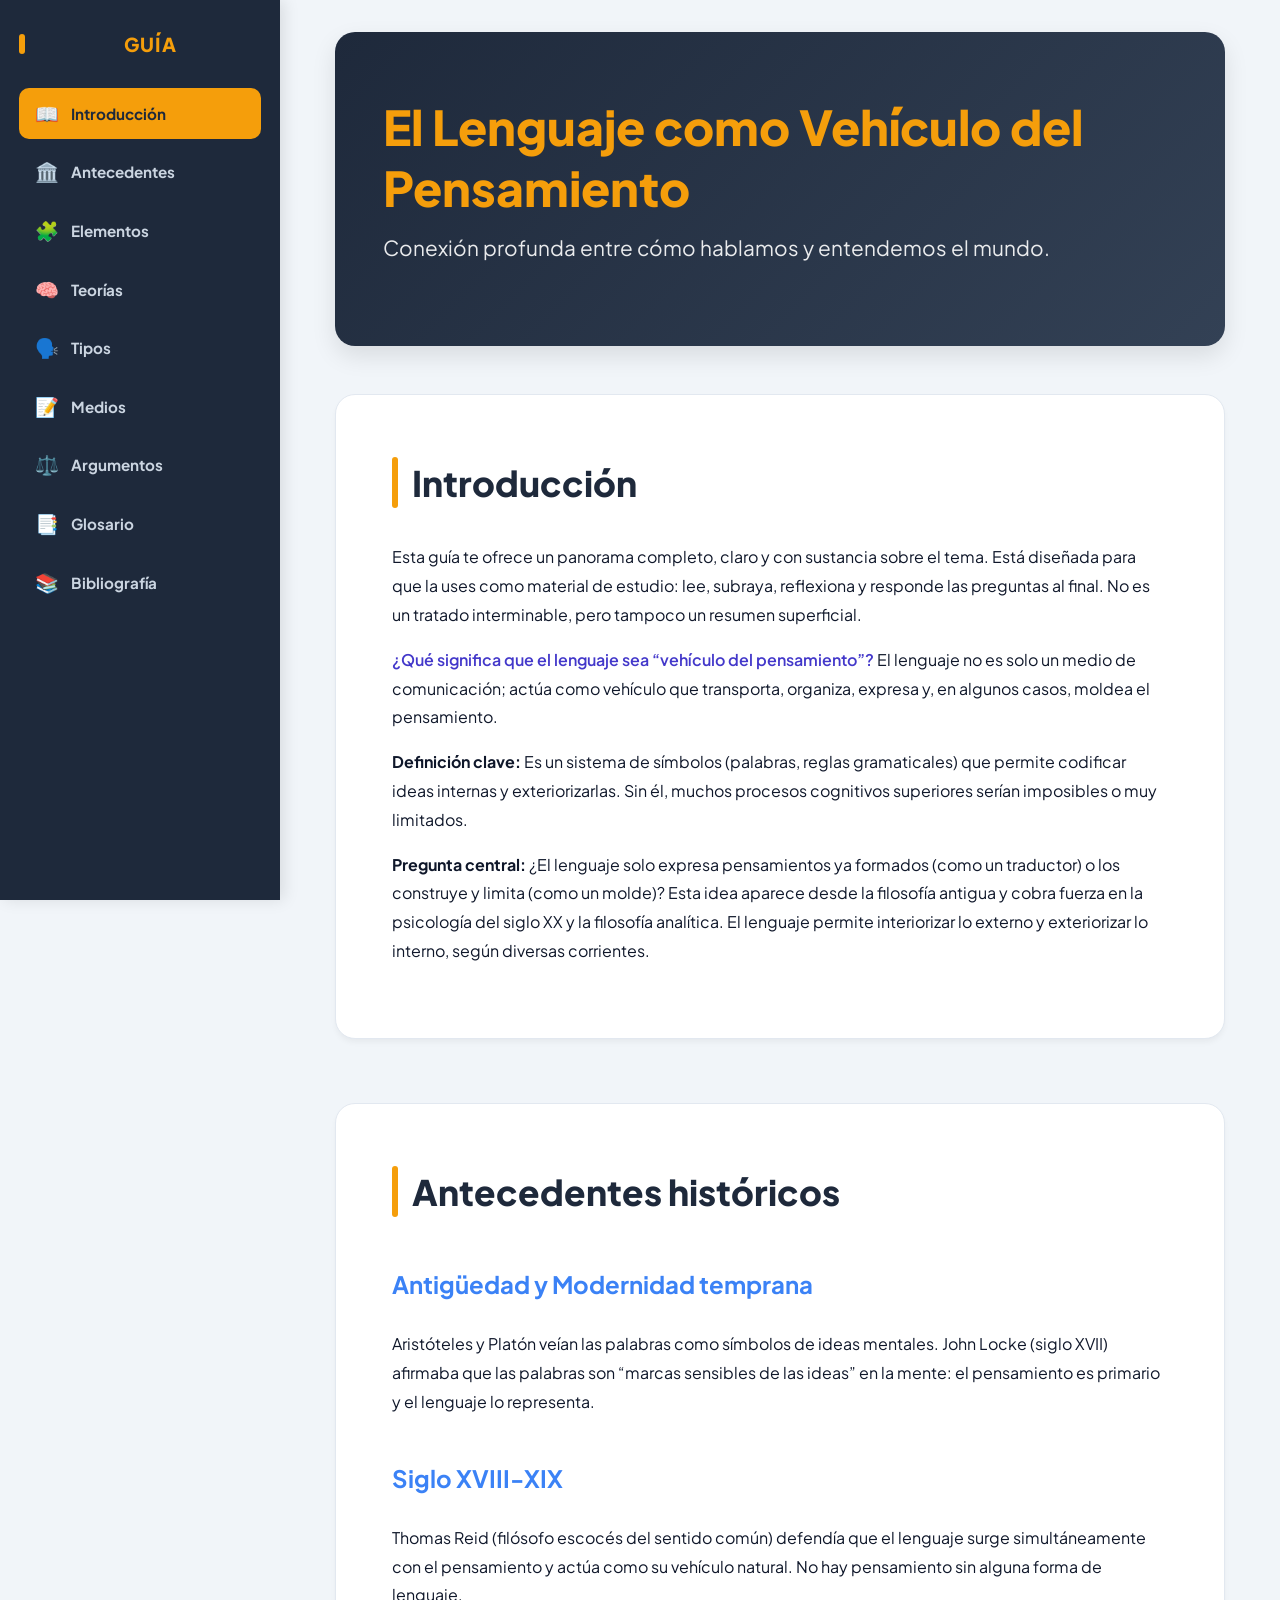
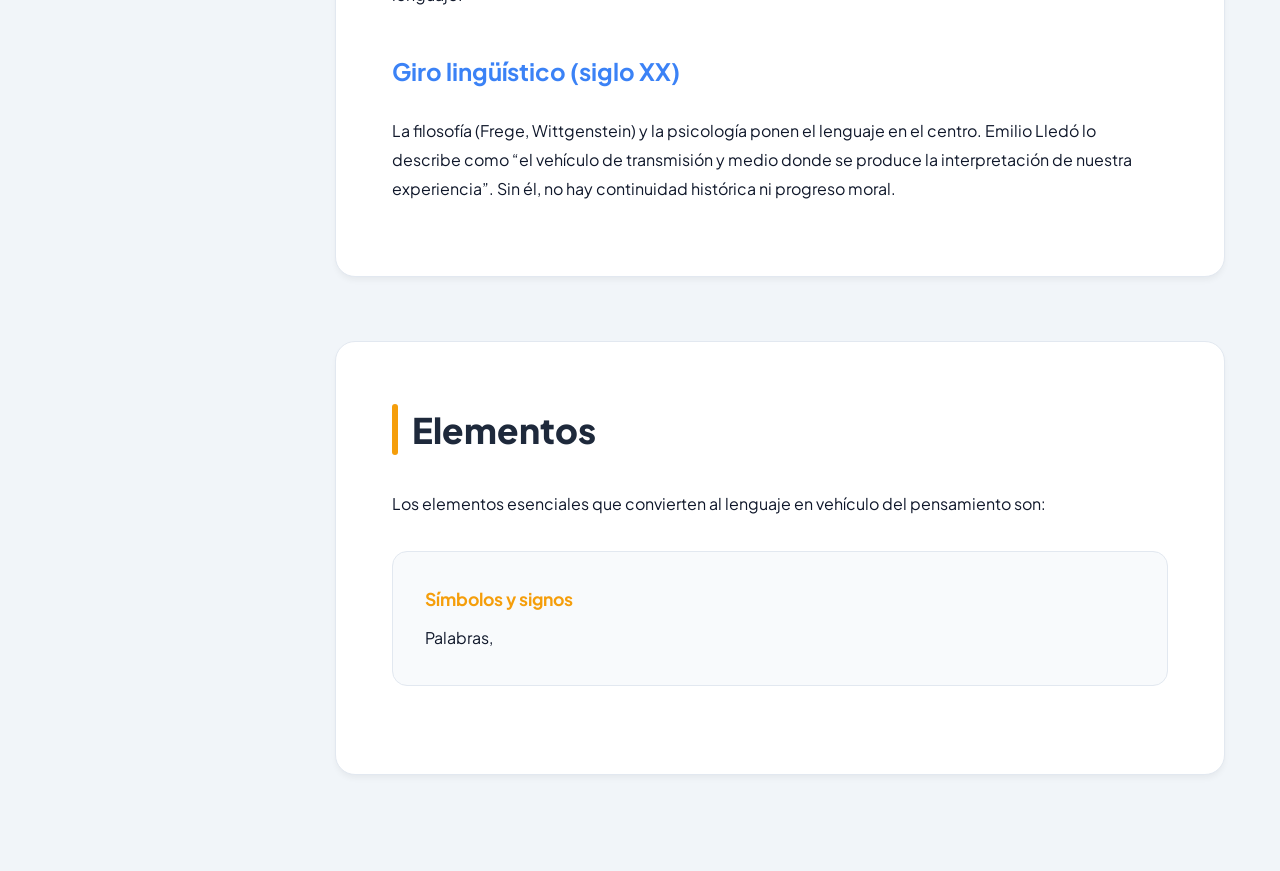
==== commit cb2a50a1: "Update index.html" ====
--- a/index.html
+++ b/index.html
@@ -8,7 +8,7 @@
     <style>
         :root {
             --primary: #1e293b;
-            --accent: #f59e0b; /* Amarillo/Naranja de los títulos */
+            --accent: #f59e0b;
             --link-color: #3b82f6;
             --pro-bg: #f0fdf4;
             --pro-border: #16a34a;
@@ -29,20 +29,41 @@
             margin: 0;
             display: flex;
             scroll-behavior: smooth;
-        }
-
-        /* --- Navegación Lateral con Emojis --- */
+            overflow-x: hidden;
+        }
+
+        /* --- Botón Menú Móvil --- */
+        .menu-btn {
+            display: none;
+            position: fixed;
+            top: 1rem;
+            right: 1rem;
+            z-index: 1000;
+            background: var(--accent);
+            color: var(--primary);
+            border: none;
+            padding: 10px 15px;
+            border-radius: 8px;
+            font-weight: 800;
+            cursor: pointer;
+            box-shadow: 0 4px 10px rgba(0,0,0,0.2);
+        }
+
+        /* --- Navegación Lateral --- */
         nav {
             width: var(--sidebar-width);
             height: 100vh;
             background: var(--primary);
             color: white;
             position: fixed;
+            left: 0;
+            top: 0;
             padding: 2rem 1.2rem;
             display: flex;
             flex-direction: column;
             box-shadow: 4px 0 15px rgba(0,0,0,0.1);
             z-index: 100;
+            transition: transform 0.3s ease;
         }
 
         nav h2 { 
@@ -65,11 +86,11 @@
             font-size: 0.95rem;
             transition: all 0.2s ease;
         }
-        nav a:hover { background: #334155; color: white; transform: translateX(5px); }
+        nav a:hover { background: #334155; color: white; }
         nav a.active { background: var(--accent); color: var(--primary); font-weight: 700; }
         nav a span { margin-right: 12px; font-size: 1.2rem; }
 
-        /* --- Contenido que ocupa toda la pantalla --- */
+        /* --- Contenido Principal --- */
         main {
             flex: 1;
             margin-left: var(--sidebar-width);
@@ -78,10 +99,11 @@
             display: flex;
             flex-direction: column;
             align-items: center;
+            transition: margin-left 0.3s ease;
         }
 
         .full-width-container {
-            width: 95%; /* Uso máximo de la pantalla */
+            width: 95%;
             max-width: 1600px;
         }
 
@@ -107,7 +129,6 @@
             line-height: 1.8;
         }
 
-        /* Títulos con indicador lateral de color */
         h2 { 
             font-size: 2.2rem; 
             color: var(--primary); 
@@ -127,13 +148,11 @@
         }
 
         h3 { color: var(--link-color); margin-top: 2.5rem; font-size: 1.5rem; }
-
         .text-highlight { color: #4338ca; font-weight: 600; }
 
-        /* Grids para aprovechar el ancho */
         .grid-layout {
             display: grid;
-            grid-template-columns: repeat(auto-fit, minmax(350px, 1fr));
+            grid-template-columns: repeat(auto-fit, minmax(300px, 1fr));
             gap: 2rem;
             margin: 2rem 0;
         }
@@ -143,87 +162,89 @@
             padding: 2rem;
             border-radius: 15px;
             border: 1px solid #e2e8f0;
-            transition: border-color 0.3s;
-        }
-        .grid-item:hover { border-color: var(--accent); }
+        }
         .grid-item strong { color: var(--accent); font-size: 1.1rem; display: block; margin-bottom: 0.5rem; }
 
-        /* Argumentos A Favor y En Contra */
         .argument-split {
             display: grid;
             grid-template-columns: 1fr 1fr;
             gap: 2rem;
             margin-top: 2rem;
         }
-        .pro-box { 
-            background: var(--pro-bg); 
-            border: 2px solid var(--pro-border); 
-            padding: 2rem; 
-            border-radius: 15px; 
-            color: #065f46;
-        }
-        .con-box { 
-            background: var(--con-bg); 
-            border: 2px solid var(--con-border); 
-            padding: 2rem; 
-            border-radius: 15px; 
-            color: #991b1b;
-        }
-        .pro-box h4, .con-box h4 { margin-top: 0; font-size: 1.4rem; text-transform: uppercase; }
-
-        /* Glosario en columnas */
+        .pro-box { background: var(--pro-bg); border: 2px solid var(--pro-border); padding: 2rem; border-radius: 15px; color: #065f46; }
+        .con-box { background: var(--con-bg); border: 2px solid var(--con-border); padding: 2rem; border-radius: 15px; color: #991b1b; }
+
         .glossary {
             display: grid;
-            grid-template-columns: repeat(auto-fit, minmax(400px, 1fr));
+            grid-template-columns: repeat(auto-fit, minmax(300px, 1fr));
             gap: 1.5rem;
         }
-        .glossary-item { padding: 1rem; border-bottom: 1px dashed #cbd5e1; }
-        .glossary-item strong { color: var(--link-color); }
-
-        footer {
-            margin-top: 5rem;
-            text-align: center;
-            color: var(--text-main);
-            padding: 3rem;
-            border-top: 1px solid #e2e8f0;
-            font-weight: 600;
-        }
-
-        @media (max-width: 1024px) {
+
+        footer { margin-top: 5rem; text-align: center; color: var(--text-main); padding: 3rem; border-top: 1px solid #e2e8f0; font-weight: 600; }
+
+        /* --- MEDIA QUERIES PARA CELULARES --- */
+        @media (max-width: 900px) {
+            .menu-btn { display: block; }
+            
+            nav {
+                transform: translateX(-100%); /* Escondido por defecto */
+                width: 260px;
+            }
+            
+            nav.open {
+                transform: translateX(0); /* Se muestra al clickear */
+            }
+
+            main {
+                margin-left: 0;
+                width: 100%;
+                padding: 1rem;
+            }
+
+            .full-width-container { width: 100%; }
+
+            header { padding: 2.5rem 1.5rem; border-radius: 0; margin: -1rem -1rem 2rem -1rem; }
+            header h1 { font-size: 1.8rem; }
+            header p { font-size: 1rem; }
+
+            .card { padding: 1.5rem; border-radius: 15px; }
+            h2 { font-size: 1.6rem; }
+            
+            .grid-layout { grid-template-columns: 1fr; gap: 1rem; }
             .argument-split { grid-template-columns: 1fr; }
-            nav { width: 80px; padding: 2rem 0; align-items: center; }
-            nav h2, nav a b { display: none; }
-            main { margin-left: 80px; width: calc(100% - 80px); }
-            .card { padding: 2rem; }
+            
+            .glossary { grid-template-columns: 1fr; }
         }
     </style>
 </head>
 <body>
 
-<nav>
+<button class="menu-btn" onclick="toggleMenu()">☰ MENÚ</button>
+
+<nav id="sidebar">
     <h2>Guía</h2>
-    <a href="#intro" class="active"><span>📖</span><b>Introducción</b></a>
-    <a href="#historia"><span>🏛️</span><b>Antecedentes</b></a>
-    <a href="#elementos"><span>🧩</span><b>Elementos</b></a>
-    <a href="#teorias"><span>🧠</span><b>Teorías</b></a>
-    <a href="#tipos"><span>🗣️</span><b>Tipos</b></a>
-    <a href="#medios"><span>📝</span><b>Medios</b></a>
-    <a href="#argumentos"><span>⚖️</span><b>Argumentos</b></a>
-    <a href="#glosario"><span>📑</span><b>Glosario</b></a>
-    <a href="#bibliografia"><span>📚</span><b>Bibliografía</b></a>
+    <a href="#intro" class="active" onclick="closeMenu()"><span>📖</span><b>Introducción</b></a>
+    <a href="#historia" onclick="closeMenu()"><span>🏛️</span><b>Antecedentes</b></a>
+    <a href="#elementos" onclick="closeMenu()"><span>🧩</span><b>Elementos</b></a>
+    <a href="#teorias" onclick="closeMenu()"><span>🧠</span><b>Teorías</b></a>
+    <a href="#tipos" onclick="closeMenu()"><span>🗣️</span><b>Tipos</b></a>
+    <a href="#medios" onclick="closeMenu()"><span>📝</span><b>Medios</b></a>
+    <a href="#argumentos" onclick="closeMenu()"><span>⚖️</span><b>Argumentos</b></a>
+    <a href="#glosario" onclick="closeMenu()"><span>📑</span><b>Glosario</b></a>
+    <a href="#bibliografia" onclick="closeMenu()"><span>📚</span><b>Bibliografía</b></a>
 </nav>
 
 <main>
     <div class="full-width-container">
         <header>
             <h1>El Lenguaje como Vehículo del Pensamiento</h1>
-            <p>Explorando la conexión profunda entre cómo hablamos y cómo entendemos el mundo.</p>
+            <p>Conexión profunda entre cómo hablamos y entendemos el mundo.</p>
         </header>
 
         <section id="intro">
             <div class="card">
                 <h2>Introducción</h2>
-                <p>Esta guía te ofrece un panorama completo, claro y con sustancia sobre el tema. Está diseñada para que la uses como material de estudio: lee, subraya, reflexiona y responde las preguntas al final. No es un tratado interminable, pero tampoco un resumen superficial. El enfoque es filosófico, psicológico y lingüístico, con énfasis en las principales teorías y sus implicaciones.</p>
+                <p>Esta guía te ofrece un panorama completo, claro y con sustancia sobre el tema. Está diseñada para que la uses como material de estudio: lee, subraya, reflexiona y responde las preguntas al final. No es un tratado interminable, pero tampoco un resumen superficial.</p>
                 <p><span class="text-highlight">¿Qué significa que el lenguaje sea “vehículo del pensamiento”?</span> El lenguaje no es solo un medio de comunicación; actúa como vehículo que transporta, organiza, expresa y, en algunos casos, moldea el pensamiento.</p>
                 <p><strong>Definición clave:</strong> Es un sistema de símbolos (palabras, reglas gramaticales) que permite codificar ideas internas y exteriorizarlas. Sin él, muchos procesos cognitivos superiores serían imposibles o muy limitados.</p>
                 <p><strong>Pregunta central:</strong> ¿El lenguaje solo expresa pensamientos ya formados (como un traductor) o los construye y limita (como un molde)? Esta idea aparece desde la filosofía antigua y cobra fuerza en la psicología del siglo XX y la filosofía analítica. El lenguaje permite interiorizar lo externo y exteriorizar lo interno, según diversas corrientes.</p>
@@ -247,146 +268,4 @@
                 <h2>Elementos</h2>
                 <p>Los elementos esenciales que convierten al lenguaje en vehículo del pensamiento son:</p>
                 <div class="grid-layout">
-                    <div class="grid-item"><strong>Símbolos y signos</strong> Palabras, gestos o sonidos que representan ideas (no son las ideas mismas, según Saussure).</div>
-                    <div class="grid-item"><strong>Sintaxis (gramática)</strong> Reglas que ordenan los símbolos y permiten construir oraciones complejas (estructura).</div>
-                    <div class="grid-item"><strong>Semántica</strong> El significado de las palabras y cómo se relacionan con conceptos mentales.</div>
-                    <div class="grid-item"><strong>Pragmática</strong> El uso del lenguaje en contexto (intención, implicaturas, diálogo).</div>
-                    <div class="grid-item"><strong>Habla interna</strong> El pensamiento verbal silencioso (Vygotsky), que organiza ideas sin necesidad de hablar en voz alta.</div>
-                    <div class="grid-item"><strong>Productividad y recursividad</strong> Capacidad de generar infinitas ideas nuevas combinando elementos limitados.</div>
-                </div>
-                <p><em>Estos elementos permiten que el pensamiento pase de ser caótico e intuitivo a estructurado, compartible y reflexivo.</em></p>
-            </div>
-        </section>
-
-        <section id="teorias">
-            <div class="card">
-                <h2>Teorías</h2>
-                <h3>El lenguaje como expresión del pensamiento (visión clásica)</h3>
-                <p>El pensamiento existe primero (imágenes mentales, conceptos) y el lenguaje lo traduce. <strong>Ventaja:</strong> explica por qué podemos “pensar sin palabras” (niños pequeños, animales, sueños). <strong>Crítica:</strong> subestima cómo el lenguaje ayuda a estructurar ideas complejas.</p>
-
-                <h3>Hipótesis Sapir-Whorf (relativismo lingüístico)</h3>
-                <p><strong>Versión fuerte (determinismo):</strong> La lengua determina completamente el pensamiento y la percepción del mundo.</p>
-                <p><strong>Versión débil (influencia):</strong> La lengua influye en cómo pensamos, pero no lo dicta por completo.</p>
-                <p><strong>Ejemplo:</strong> Lenguas que distinguen más colores o direcciones cardinales (norte-sur) hacen que sus hablantes perciban el espacio y el tiempo de forma distinta (estudios de Lera Boroditsky). El idioma que hablamos moldea nuestra atención y categorización del mundo.</p>
-
-                <h3>Teoría de Lev Vygotsky (psicología sociocultural)</h3>
-                <p>Pensamiento y lenguaje tienen orígenes diferentes, pero se encuentran y fusionan en el desarrollo infantil. El lenguaje es una herramienta psicológica: primero social (diálogo externo), luego egocéntrico (habla para uno mismo) y finalmente habla interna (pensamiento verbal).</p>
-                <p><span class="text-highlight">Frase clave:</span> “El pensamiento no se expresa en la palabra, sino que se realiza en ella”. El lenguaje reconstruye y organiza el pensamiento. Aplicación en educación: el aprendizaje ocurre en la Zona de Desarrollo Próximo mediante interacción social y lenguaje.</p>
-
-                <h3>Hipótesis del Lenguaje del Pensamiento (Jerry Fodor)</h3>
-                <p>Existe un “Mentalese” o lenguaje mental innato (no es el español, inglés, etc.). El pensamiento es computacional y tiene estructura sintáctica similar a un lenguaje (productivo, sistemático, composicional). El lenguaje natural es solo una “interfaz” para comunicar ese pensamiento interno. <strong>Ventaja:</strong> explica la productividad del pensamiento (podemos generar infinitas ideas nuevas).</p>
-            </div>
-        </section>
-
-        <section id="tipos">
-            <div class="card">
-                <h2>Tipos de Lenguaje</h2>
-                <div class="grid-layout">
-                    <div class="grid-item"><strong>Lenguaje natural</strong> El de la vida cotidiana (español, inglés, etc.). Es flexible, ambiguo y culturalmente moldeado.</div>
-                    <div class="grid-item"><strong>Lenguaje formal o lógico</strong> Matemáticas, lógica simbólica o lenguajes de programación. Preciso y sin ambigüedad.</div>
-                    <div class="grid-item"><strong>Lenguaje interno o egocéntrico</strong> El habla para uno mismo (Vygotsky). Evoluciona del diálogo social al pensamiento silencioso.</div>
-                    <div class="grid-item"><strong>Lenguaje no verbal</strong> Gestos, expresiones faciales o lengua de signos. Vehículo complementario esencial.</div>
-                    <div class="grid-item"><strong>Mentalese</strong> Según Jerry Fodor, un “lenguaje del pensamiento” universal y computacional.</div>
-                </div>
-            </div>
-        </section>
-
-        <section id="medios">
-            <div class="card">
-                <h2>Medios</h2>
-                <div class="grid-layout">
-                    <div class="grid-item"><strong>Oral / Auditivo</strong> Conversación, debate o monólogo interno. Rápido, interactivo y emocional.</div>
-                    <div class="grid-item"><strong>Escrito / Visual</strong> Libros, notas, diarios. Permite fijar el pensamiento y revisarlo.</div>
-                    <div class="grid-item"><strong>Gestual / Corporal</strong> Lengua de signos o gestos. Vehículo completo para comunidades sordas.</div>
-                    <div class="grid-item"><strong>Digital / Multimodal</strong> Redes sociales, chats, IA. Mezcla texto, imagen y video.</div>
-                    <div class="grid-item"><strong>Artístico / Simbólico</strong> Poesía, música o arte visual. Expresa pensamientos profundos.</div>
-                </div>
-                <p><em>Estos medios no solo transmiten el pensamiento: lo transforman (por ejemplo, escribir ayuda a aclarar ideas confusas).</em></p>
-            </div>
-        </section>
-
-        <section id="argumentos">
-            <div class="card">
-                <h2>Argumentos</h2>
-                <p><strong>Posición equilibrada actual:</strong> El lenguaje es un vehículo potente pero no exclusivo. Influye y potencia el pensamiento, especialmente en procesos superiores.</p>
-                <div class="argument-split">
-                    <div class="pro-box">
-                        <h4>A Favor</h4>
-                        <ul>
-                            <li>Facilita el razonamiento abstracto, la memoria y la planificación.</li>
-                            <li>Sin lenguaje complejo, el pensamiento humano superior (ciencia, filosofía, derecho) no existiría.</li>
-                            <li>Niños sordos sin lengua de signos muestran retrasos cognitivos; bilingües piensan de forma más flexible.</li>
-                        </ul>
-                    </div>
-                    <div class="con-box">
-                        <h4>En Contra</h4>
-                        <ul>
-                            <li>El pensamiento no verbal existe (imágenes mentales, intuiciones, animales).</li>
-                            <li>El lenguaje puede distorsionar el pensamiento (ambigüedad, mentiras).</li>
-                            <li>No todo pensamiento es lingüístico (ej. ajedrez visual, música).</li>
-                        </ul>
-                    </div>
-                </div>
-            </div>
-        </section>
-
-        <section id="glosario">
-            <div class="card">
-                <h2>Glosario</h2>
-                <div class="glossary">
-                    <div class="glossary-item"><strong>Vehículo del pensamiento:</strong> Sistema que transporta, organiza y exterioriza ideas internas.</div>
-                    <div class="glossary-item"><strong>Relativismo lingüístico:</strong> La lengua influye en cómo percibimos y pensamos el mundo.</div>
-                    <div class="glossary-item"><strong>Habla interna:</strong> Pensamiento verbal silencioso que organiza la cognición.</div>
-                    <div class="glossary-item"><strong>Zona de Desarrollo Próximo:</strong> Espacio de aprendizaje mediado por interacción social.</div>
-                    <div class="glossary-item"><strong>Mentalese:</strong> Lenguaje mental innato y universal propuesto por Fodor.</div>
-                    <div class="glossary-item"><strong>Determinismo lingüístico:</strong> La lengua dicta completamente el pensamiento.</div>
-                    <div class="glossary-item"><strong>Juegos de lenguaje:</strong> El significado surge del uso social (Wittgenstein).</div>
-                    <div class="glossary-item"><strong>Productividad:</strong> Capacidad de generar infinitas combinaciones nuevas.</div>
-                </div>
-            </div>
-        </section>
-
-        <section id="bibliografia">
-            <div class="card">
-                <h2>Bibliografía recomendada</h2>
-                <ul>
-                    <li>Vygotsky, L. <em>Pensamiento y lenguaje</em> (obra clave).</li>
-                    <li>Sapir-Whorf: artículos originales o resúmenes de relativismo lingüístico.</li>
-                    <li>Fodor, J. <em>El lenguaje del pensamiento</em>.</li>
-                    <li>Lledó, E. <em>Filosofía y lenguaje</em>.</li>
-                    <li>Fuentes en línea: Wikipedia “Lenguaje y pensamiento”, artículos de BBC sobre Boroditsky.</li>
-                </ul>
-            </div>
-        </section>
-
-        <footer>
-            Guía de Aprendizaje Basada en Textos Originales | 2026
-        </footer>
-    </div>
-</main>
-
-<script>
-    // Arreglo del scroll y resaltado de navegación
-    const sections = document.querySelectorAll("section");
-    const navLinks = document.querySelectorAll("nav a");
-
-    window.onscroll = () => {
-        let current = "";
-        sections.forEach((section) => {
-            const sectionTop = section.offsetTop;
-            if (pageYOffset >= sectionTop - 150) {
-                current = section.getAttribute("id");
-            }
-        });
-
-        navLinks.forEach((a) => {
-            a.classList.remove("active");
-            if (a.getAttribute("href").includes(current)) {
-                a.classList.add("active");
-            }
-        });
-    };
-</script>
-
-</body>
-</html>
+                    <div class="grid-item"><strong>Símbolos y signos</strong> Palabras,
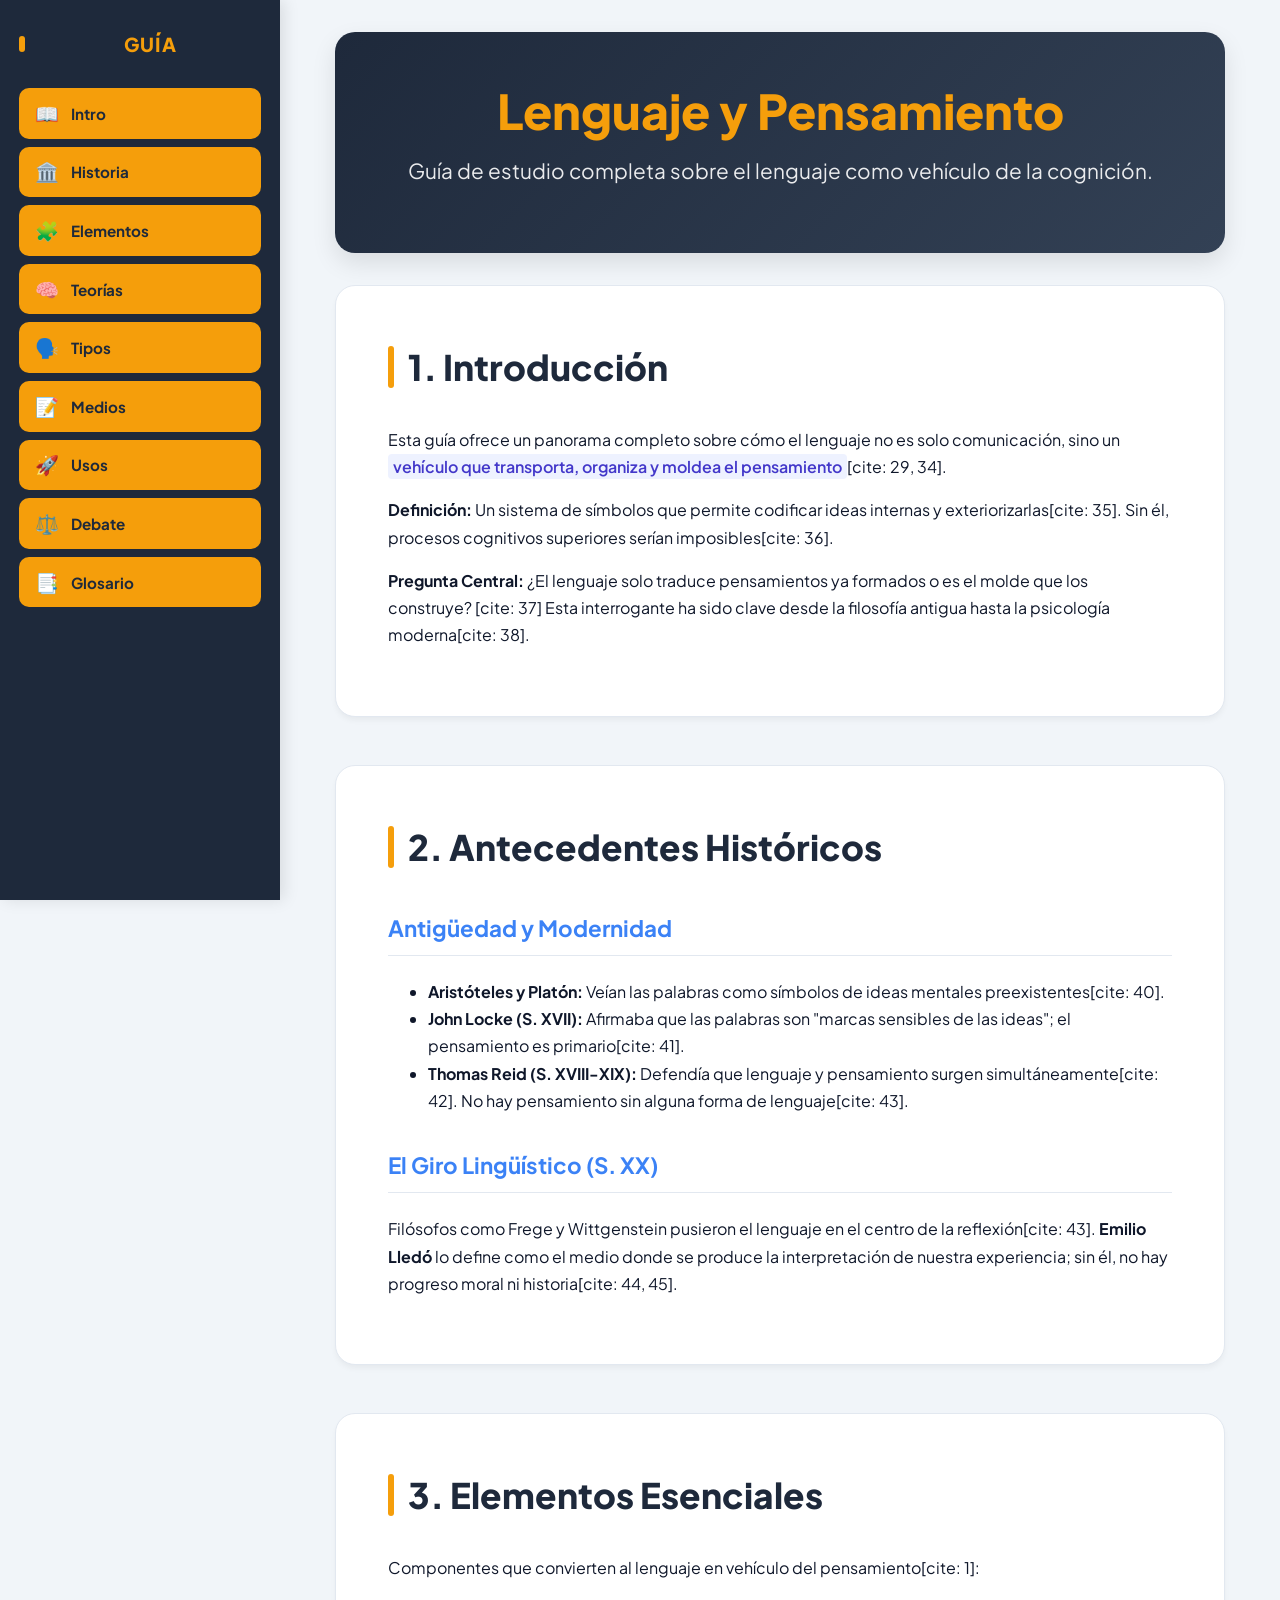
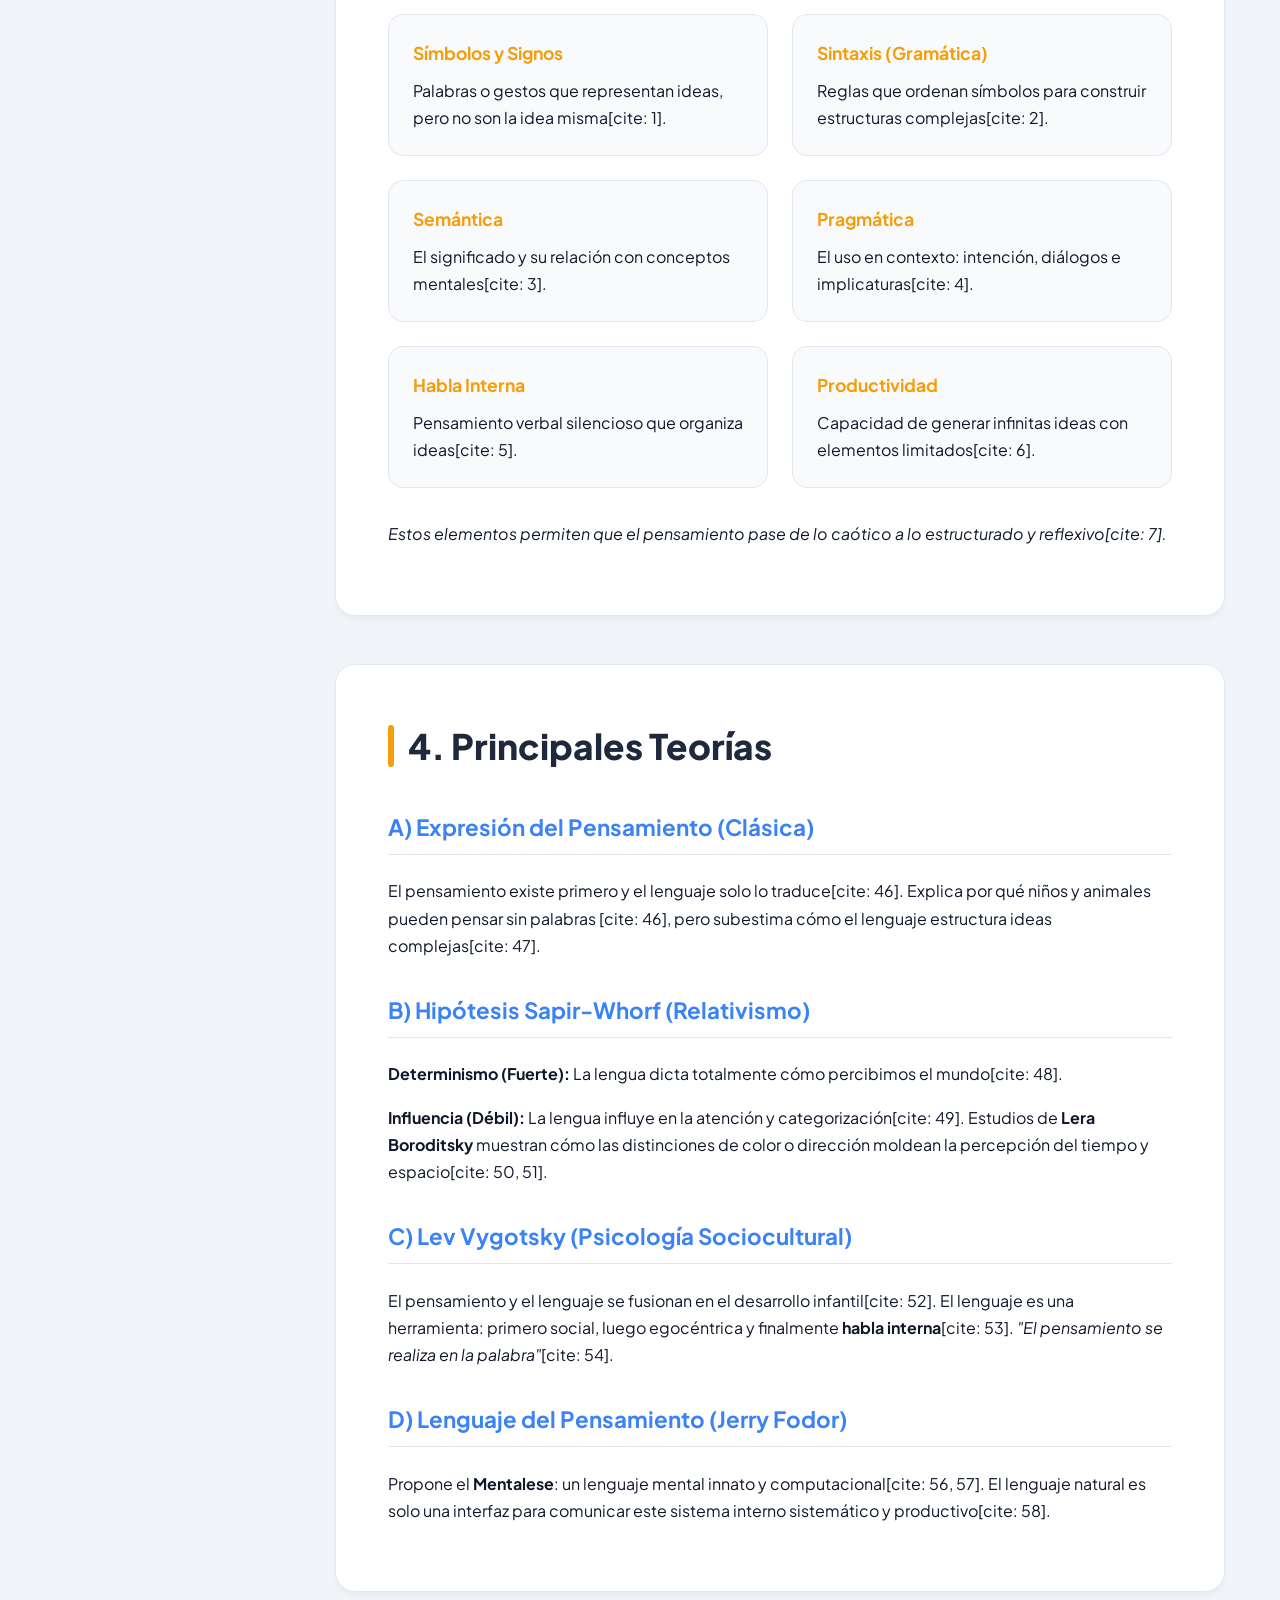
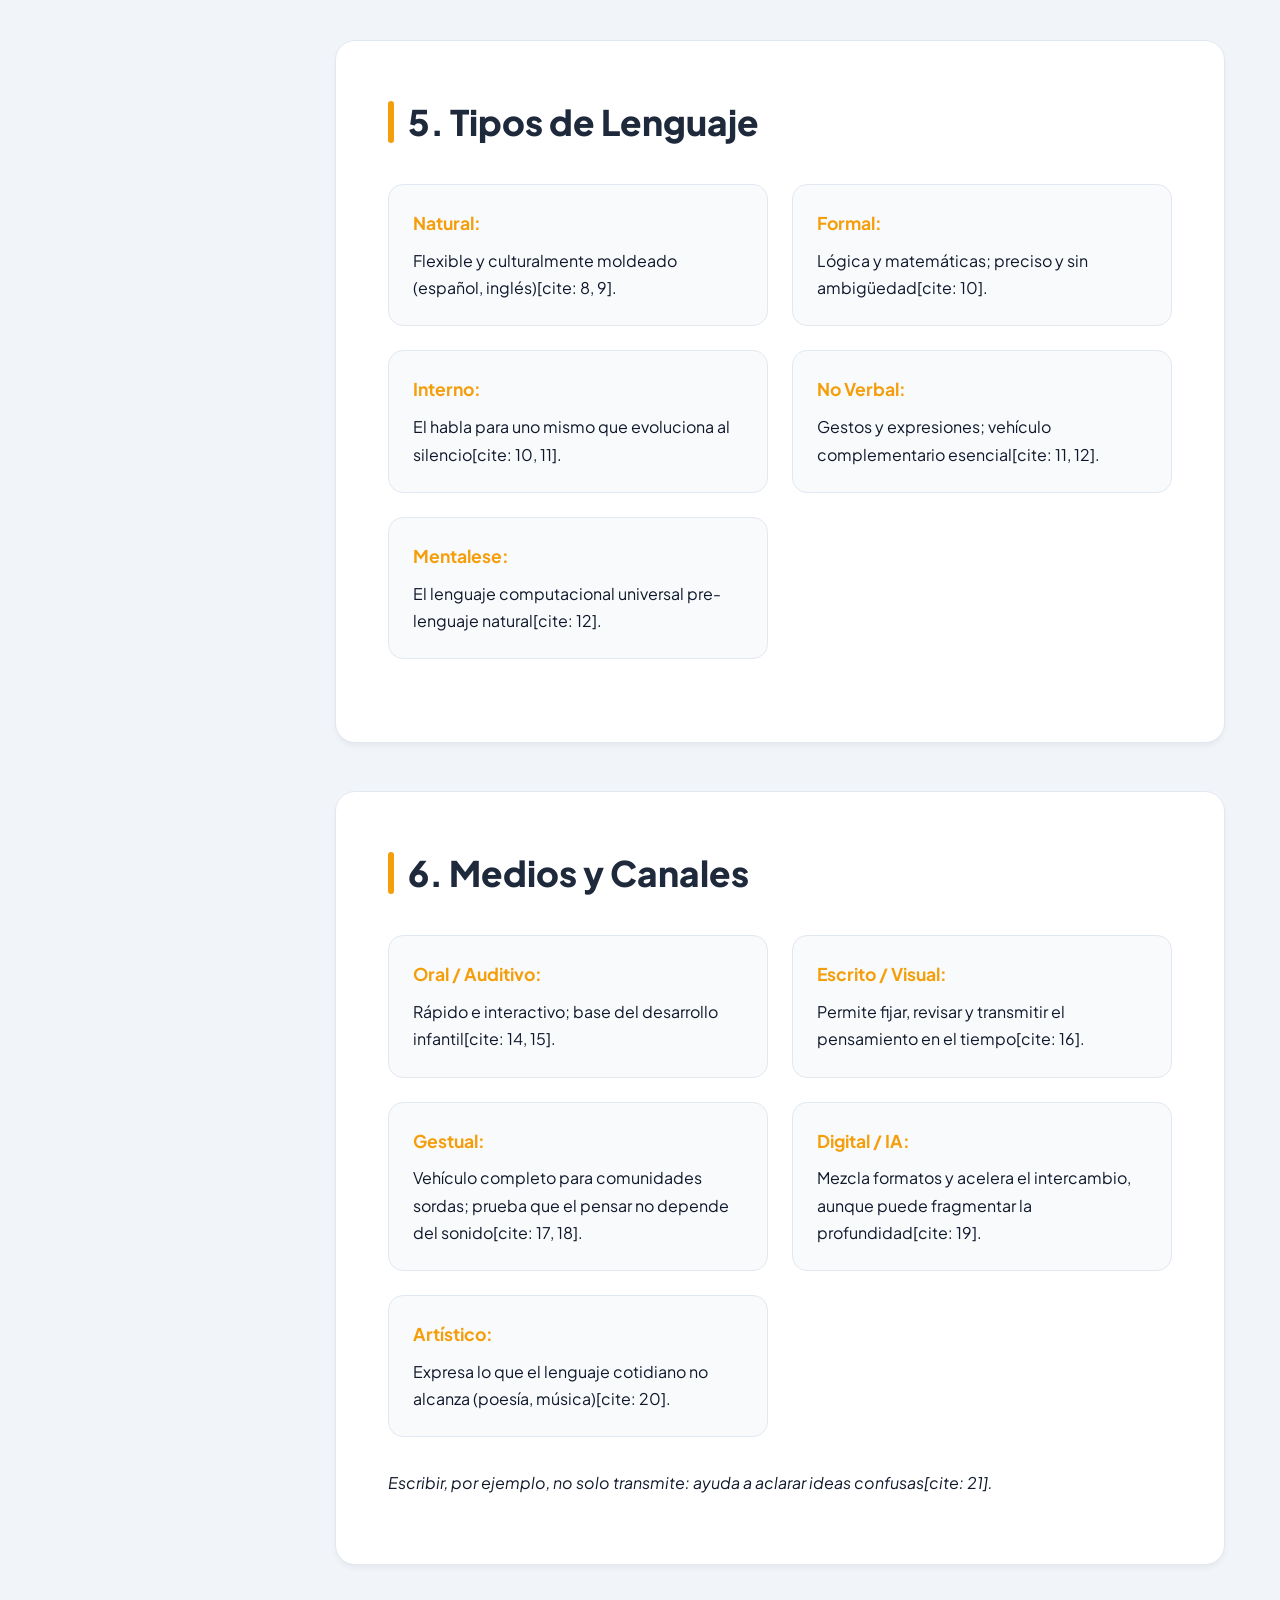
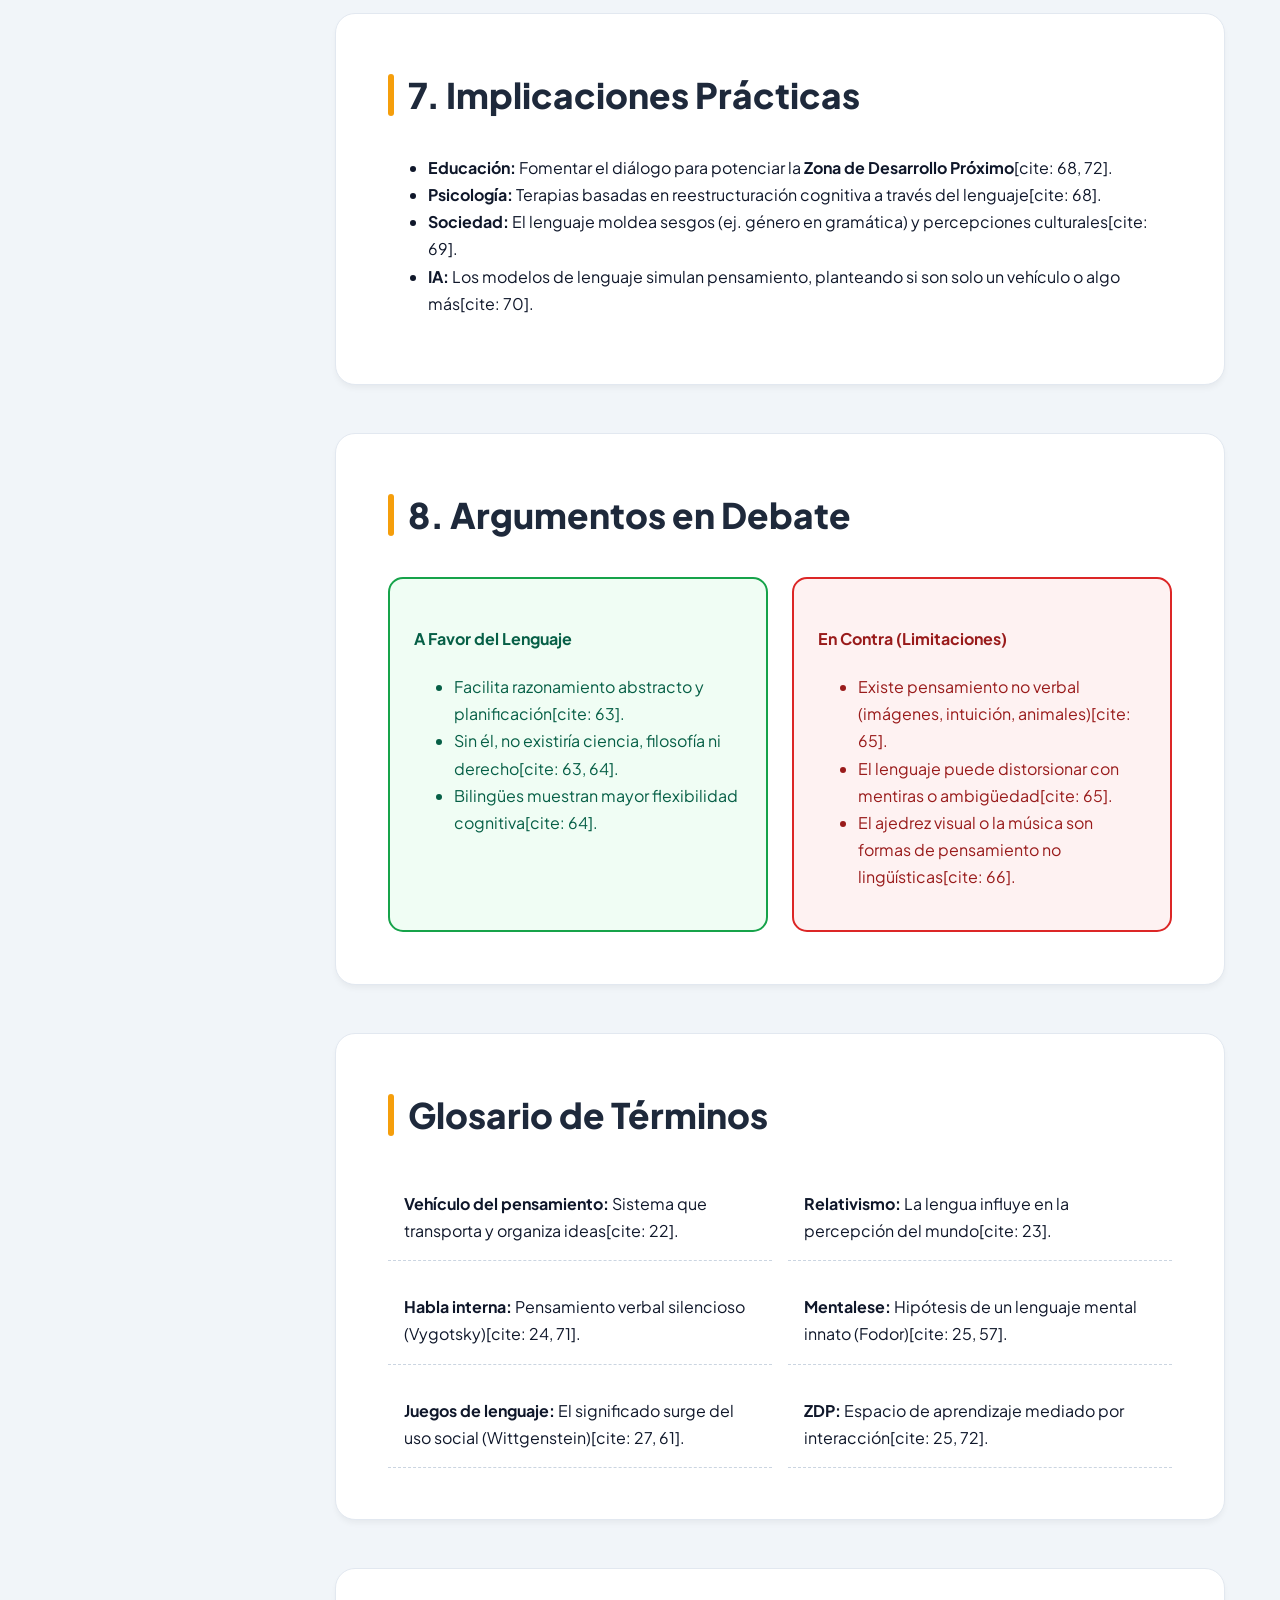
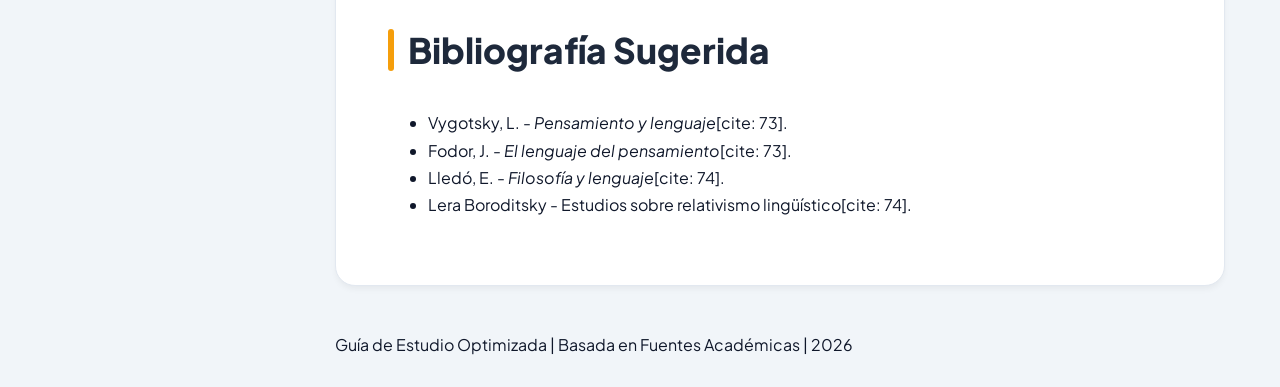
==== commit c2dab334: "Update index.html" ====
--- a/index.html
+++ b/index.html
@@ -29,41 +29,20 @@
             margin: 0;
             display: flex;
             scroll-behavior: smooth;
-            overflow-x: hidden;
-        }
-
-        /* --- Botón Menú Móvil --- */
-        .menu-btn {
-            display: none;
-            position: fixed;
-            top: 1rem;
-            right: 1rem;
-            z-index: 1000;
-            background: var(--accent);
-            color: var(--primary);
-            border: none;
-            padding: 10px 15px;
-            border-radius: 8px;
-            font-weight: 800;
-            cursor: pointer;
-            box-shadow: 0 4px 10px rgba(0,0,0,0.2);
-        }
-
-        /* --- Navegación Lateral --- */
+        }
+
+        /* --- Navegación --- */
         nav {
             width: var(--sidebar-width);
             height: 100vh;
             background: var(--primary);
             color: white;
             position: fixed;
-            left: 0;
-            top: 0;
             padding: 2rem 1.2rem;
             display: flex;
             flex-direction: column;
             box-shadow: 4px 0 15px rgba(0,0,0,0.1);
             z-index: 100;
-            transition: transform 0.3s ease;
         }
 
         nav h2 { 
@@ -75,6 +54,13 @@
             text-align: center;
         }
 
+        nav .nav-links {
+            display: flex;
+            flex-direction: column;
+            gap: 0.5rem;
+            overflow-y: auto;
+        }
+
         nav a {
             display: flex;
             align-items: center;
@@ -82,15 +68,14 @@
             text-decoration: none;
             padding: 0.8rem 1rem;
             border-radius: 10px;
-            margin-bottom: 0.5rem;
             font-size: 0.95rem;
             transition: all 0.2s ease;
         }
-        nav a:hover { background: #334155; color: white; }
+        nav a:hover { background: #334155; color: white; transform: translateX(5px); }
         nav a.active { background: var(--accent); color: var(--primary); font-weight: 700; }
         nav a span { margin-right: 12px; font-size: 1.2rem; }
 
-        /* --- Contenido Principal --- */
+        /* --- Contenido --- */
         main {
             flex: 1;
             margin-left: var(--sidebar-width);
@@ -99,38 +84,38 @@
             display: flex;
             flex-direction: column;
             align-items: center;
-            transition: margin-left 0.3s ease;
         }
 
         .full-width-container {
             width: 95%;
-            max-width: 1600px;
+            max-width: 1400px;
         }
 
         header {
             background: linear-gradient(135deg, #1e293b 0%, #334155 100%);
-            padding: 4rem 3rem;
+            padding: 3rem 2rem;
             border-radius: 20px;
             color: white;
-            margin-bottom: 3rem;
+            margin-bottom: 2rem;
             box-shadow: 0 10px 25px rgba(0,0,0,0.1);
-        }
-        header h1 { font-size: 3rem; margin: 0; font-weight: 800; color: var(--accent); }
-        header p { font-size: 1.3rem; opacity: 0.9; margin-top: 1rem; }
-
-        section { margin-bottom: 4rem; scroll-margin-top: 30px; width: 100%; }
+            text-align: center;
+        }
+        header h1 { font-size: clamp(1.8rem, 5vw, 3rem); margin: 0; font-weight: 800; color: var(--accent); }
+        header p { font-size: clamp(1rem, 2.5vw, 1.3rem); opacity: 0.9; margin-top: 1rem; }
+
+        section { margin-bottom: 3rem; scroll-margin-top: 20px; width: 100%; }
         
         .card {
             background: var(--card-bg);
-            padding: 3.5rem;
+            padding: clamp(1.5rem, 4vw, 3.5rem);
             border-radius: 20px;
             box-shadow: 0 4px 6px -1px rgba(0, 0, 0, 0.05);
             border: 1px solid #e2e8f0;
-            line-height: 1.8;
+            line-height: 1.7;
         }
 
         h2 { 
-            font-size: 2.2rem; 
+            font-size: clamp(1.5rem, 4vw, 2.2rem); 
             color: var(--primary); 
             margin-top: 0; 
             font-weight: 800; 
@@ -140,26 +125,27 @@
         h2::before {
             content: '';
             position: absolute;
-            left: 0; top: 10%;
-            height: 80%;
+            left: 0; top: 15%;
+            height: 70%;
             width: 6px;
             background: var(--accent);
             border-radius: 10px;
         }
 
-        h3 { color: var(--link-color); margin-top: 2.5rem; font-size: 1.5rem; }
-        .text-highlight { color: #4338ca; font-weight: 600; }
+        h3 { color: var(--link-color); margin-top: 2rem; font-size: 1.4rem; border-bottom: 1px solid #e2e8f0; padding-bottom: 0.5rem; }
+
+        .text-highlight { color: #4338ca; font-weight: 600; background: #eef2ff; padding: 2px 5px; border-radius: 4px; }
 
         .grid-layout {
             display: grid;
-            grid-template-columns: repeat(auto-fit, minmax(300px, 1fr));
-            gap: 2rem;
+            grid-template-columns: repeat(auto-fit, minmax(280px, 1fr));
+            gap: 1.5rem;
             margin: 2rem 0;
         }
 
         .grid-item {
             background: #f8fafc;
-            padding: 2rem;
+            padding: 1.5rem;
             border-radius: 15px;
             border: 1px solid #e2e8f0;
         }
@@ -167,105 +153,257 @@
 
         .argument-split {
             display: grid;
-            grid-template-columns: 1fr 1fr;
-            gap: 2rem;
+            grid-template-columns: repeat(auto-fit, minmax(300px, 1fr));
+            gap: 1.5rem;
             margin-top: 2rem;
         }
-        .pro-box { background: var(--pro-bg); border: 2px solid var(--pro-border); padding: 2rem; border-radius: 15px; color: #065f46; }
-        .con-box { background: var(--con-bg); border: 2px solid var(--con-border); padding: 2rem; border-radius: 15px; color: #991b1b; }
-
+        .pro-box { background: var(--pro-bg); border: 2px solid var(--pro-border); padding: 1.5rem; border-radius: 15px; color: #065f46; }
+        .con-box { background: var(--con-bg); border: 2px solid var(--con-border); padding: 1.5rem; border-radius: 15px; color: #991b1b; }
+        
         .glossary {
             display: grid;
             grid-template-columns: repeat(auto-fit, minmax(300px, 1fr));
-            gap: 1.5rem;
-        }
-
-        footer { margin-top: 5rem; text-align: center; color: var(--text-main); padding: 3rem; border-top: 1px solid #e2e8f0; font-weight: 600; }
-
-        /* --- MEDIA QUERIES PARA CELULARES --- */
-        @media (max-width: 900px) {
-            .menu-btn { display: block; }
+            gap: 1rem;
+        }
+        .glossary-item { padding: 1rem; border-bottom: 1px dashed #cbd5e1; }
+
+        cite { font-size: 0.8rem; color: #64748b; font-style: normal; font-weight: bold; margin-left: 4px; }
+
+        /* --- Mobile Adaptations --- */
+        @media (max-width: 768px) {
+            nav {
+                width: 100%;
+                height: 60px;
+                bottom: 0;
+                top: auto;
+                flex-direction: row;
+                padding: 0;
+                justify-content: center;
+                box-shadow: 0 -4px 10px rgba(0,0,0,0.1);
+            }
+            nav h2 { display: none; }
+            nav .nav-links {
+                flex-direction: row;
+                width: 100%;
+                justify-content: space-around;
+                align-items: center;
+                overflow-x: auto;
+                white-space: nowrap;
+                padding: 0 10px;
+            }
+            nav a {
+                padding: 0.5rem;
+                flex-direction: column;
+                font-size: 0.7rem;
+                gap: 2px;
+            }
+            nav a b { display: none; }
+            nav a span { margin-right: 0; font-size: 1.4rem; }
             
-            nav {
-                transform: translateX(-100%); /* Escondido por defecto */
-                width: 260px;
-            }
-            
-            nav.open {
-                transform: translateX(0); /* Se muestra al clickear */
-            }
-
-            main {
-                margin-left: 0;
-                width: 100%;
-                padding: 1rem;
-            }
-
+            main { margin-left: 0; width: 100%; padding: 1rem; padding-bottom: 80px; }
             .full-width-container { width: 100%; }
-
-            header { padding: 2.5rem 1.5rem; border-radius: 0; margin: -1rem -1rem 2rem -1rem; }
-            header h1 { font-size: 1.8rem; }
-            header p { font-size: 1rem; }
-
-            .card { padding: 1.5rem; border-radius: 15px; }
-            h2 { font-size: 1.6rem; }
-            
-            .grid-layout { grid-template-columns: 1fr; gap: 1rem; }
-            .argument-split { grid-template-columns: 1fr; }
-            
-            .glossary { grid-template-columns: 1fr; }
+            header { padding: 2rem 1rem; border-radius: 0 0 20px 20px; margin-top: -1rem; }
+            .card { border-radius: 15px; }
         }
     </style>
 </head>
 <body>
 
-<button class="menu-btn" onclick="toggleMenu()">☰ MENÚ</button>
-
-<nav id="sidebar">
+<nav>
     <h2>Guía</h2>
-    <a href="#intro" class="active" onclick="closeMenu()"><span>📖</span><b>Introducción</b></a>
-    <a href="#historia" onclick="closeMenu()"><span>🏛️</span><b>Antecedentes</b></a>
-    <a href="#elementos" onclick="closeMenu()"><span>🧩</span><b>Elementos</b></a>
-    <a href="#teorias" onclick="closeMenu()"><span>🧠</span><b>Teorías</b></a>
-    <a href="#tipos" onclick="closeMenu()"><span>🗣️</span><b>Tipos</b></a>
-    <a href="#medios" onclick="closeMenu()"><span>📝</span><b>Medios</b></a>
-    <a href="#argumentos" onclick="closeMenu()"><span>⚖️</span><b>Argumentos</b></a>
-    <a href="#glosario" onclick="closeMenu()"><span>📑</span><b>Glosario</b></a>
-    <a href="#bibliografia" onclick="closeMenu()"><span>📚</span><b>Bibliografía</b></a>
+    <div class="nav-links">
+        <a href="#intro" class="active"><span>📖</span><b>Intro</b></a>
+        <a href="#historia"><span>🏛️</span><b>Historia</b></a>
+        <a href="#elementos"><span>🧩</span><b>Elementos</b></a>
+        <a href="#teorias"><span>🧠</span><b>Teorías</b></a>
+        <a href="#tipos"><span>🗣️</span><b>Tipos</b></a>
+        <a href="#medios"><span>📝</span><b>Medios</b></a>
+        <a href="#implicaciones"><span>🚀</span><b>Usos</b></a>
+        <a href="#argumentos"><span>⚖️</span><b>Debate</b></a>
+        <a href="#glosario"><span>📑</span><b>Glosario</b></a>
+    </div>
 </nav>
 
 <main>
     <div class="full-width-container">
         <header>
-            <h1>El Lenguaje como Vehículo del Pensamiento</h1>
-            <p>Conexión profunda entre cómo hablamos y entendemos el mundo.</p>
+            <h1>Lenguaje y Pensamiento</h1>
+            <p>Guía de estudio completa sobre el lenguaje como vehículo de la cognición.</p>
         </header>
 
         <section id="intro">
             <div class="card">
-                <h2>Introducción</h2>
-                <p>Esta guía te ofrece un panorama completo, claro y con sustancia sobre el tema. Está diseñada para que la uses como material de estudio: lee, subraya, reflexiona y responde las preguntas al final. No es un tratado interminable, pero tampoco un resumen superficial.</p>
-                <p><span class="text-highlight">¿Qué significa que el lenguaje sea “vehículo del pensamiento”?</span> El lenguaje no es solo un medio de comunicación; actúa como vehículo que transporta, organiza, expresa y, en algunos casos, moldea el pensamiento.</p>
-                <p><strong>Definición clave:</strong> Es un sistema de símbolos (palabras, reglas gramaticales) que permite codificar ideas internas y exteriorizarlas. Sin él, muchos procesos cognitivos superiores serían imposibles o muy limitados.</p>
-                <p><strong>Pregunta central:</strong> ¿El lenguaje solo expresa pensamientos ya formados (como un traductor) o los construye y limita (como un molde)? Esta idea aparece desde la filosofía antigua y cobra fuerza en la psicología del siglo XX y la filosofía analítica. El lenguaje permite interiorizar lo externo y exteriorizar lo interno, según diversas corrientes.</p>
+                <h2>1. Introducción</h2>
+                <p>Esta guía ofrece un panorama completo sobre cómo el lenguaje no es solo comunicación, sino un <span class="text-highlight">vehículo que transporta, organiza y moldea el pensamiento</span>[cite: 29, 34].</p>
+                <p><strong>Definición:</strong> Un sistema de símbolos que permite codificar ideas internas y exteriorizarlas[cite: 35]. Sin él, procesos cognitivos superiores serían imposibles[cite: 36].</p>
+                <p><strong>Pregunta Central:</strong> ¿El lenguaje solo traduce pensamientos ya formados o es el molde que los construye? [cite: 37] Esta interrogante ha sido clave desde la filosofía antigua hasta la psicología moderna[cite: 38].</p>
             </div>
         </section>
 
         <section id="historia">
             <div class="card">
-                <h2>Antecedentes históricos</h2>
-                <h3>Antigüedad y Modernidad temprana</h3>
-                <p>Aristóteles y Platón veían las palabras como símbolos de ideas mentales. John Locke (siglo XVII) afirmaba que las palabras son “marcas sensibles de las ideas” en la mente: el pensamiento es primario y el lenguaje lo representa.</p>
-                <h3>Siglo XVIII-XIX</h3>
-                <p>Thomas Reid (filósofo escocés del sentido común) defendía que el lenguaje surge simultáneamente con el pensamiento y actúa como su vehículo natural. No hay pensamiento sin alguna forma de lenguaje.</p>
-                <h3>Giro lingüístico (siglo XX)</h3>
-                <p>La filosofía (Frege, Wittgenstein) y la psicología ponen el lenguaje en el centro. Emilio Lledó lo describe como “el vehículo de transmisión y medio donde se produce la interpretación de nuestra experiencia”. Sin él, no hay continuidad histórica ni progreso moral.</p>
+                <h2>2. Antecedentes Históricos</h2>
+                <h3>Antigüedad y Modernidad</h3>
+                <ul>
+                    <li><strong>Aristóteles y Platón:</strong> Veían las palabras como símbolos de ideas mentales preexistentes[cite: 40].</li>
+                    <li><strong>John Locke (S. XVII):</strong> Afirmaba que las palabras son "marcas sensibles de las ideas"; el pensamiento es primario[cite: 41].</li>
+                    <li><strong>Thomas Reid (S. XVIII-XIX):</strong> Defendía que lenguaje y pensamiento surgen simultáneamente[cite: 42]. No hay pensamiento sin alguna forma de lenguaje[cite: 43].</li>
+                </ul>
+                <h3>El Giro Lingüístico (S. XX)</h3>
+                <p>Filósofos como Frege y Wittgenstein pusieron el lenguaje en el centro de la reflexión[cite: 43]. <strong>Emilio Lledó</strong> lo define como el medio donde se produce la interpretación de nuestra experiencia; sin él, no hay progreso moral ni historia[cite: 44, 45].</p>
             </div>
         </section>
 
         <section id="elementos">
             <div class="card">
-                <h2>Elementos</h2>
-                <p>Los elementos esenciales que convierten al lenguaje en vehículo del pensamiento son:</p>
+                <h2>3. Elementos Esenciales</h2>
+                <p>Componentes que convierten al lenguaje en vehículo del pensamiento[cite: 1]:</p>
                 <div class="grid-layout">
-                    <div class="grid-item"><strong>Símbolos y signos</strong> Palabras,
+                    <div class="grid-item"><strong>Símbolos y Signos</strong> Palabras o gestos que representan ideas, pero no son la idea misma[cite: 1].</div>
+                    <div class="grid-item"><strong>Sintaxis (Gramática)</strong> Reglas que ordenan símbolos para construir estructuras complejas[cite: 2].</div>
+                    <div class="grid-item"><strong>Semántica</strong> El significado y su relación con conceptos mentales[cite: 3].</div>
+                    <div class="grid-item"><strong>Pragmática</strong> El uso en contexto: intención, diálogos e implicaturas[cite: 4].</div>
+                    <div class="grid-item"><strong>Habla Interna</strong> Pensamiento verbal silencioso que organiza ideas[cite: 5].</div>
+                    <div class="grid-item"><strong>Productividad</strong> Capacidad de generar infinitas ideas con elementos limitados[cite: 6].</div>
+                </div>
+                <p><em>Estos elementos permiten que el pensamiento pase de lo caótico a lo estructurado y reflexivo[cite: 7].</em></p>
+            </div>
+        </section>
+
+        <section id="teorias">
+            <div class="card">
+                <h2>4. Principales Teorías</h2>
+                <h3>A) Expresión del Pensamiento (Clásica)</h3>
+                <p>El pensamiento existe primero y el lenguaje solo lo traduce[cite: 46]. Explica por qué niños y animales pueden pensar sin palabras [cite: 46], pero subestima cómo el lenguaje estructura ideas complejas[cite: 47].</p>
+
+                <h3>B) Hipótesis Sapir-Whorf (Relativismo)</h3>
+                <p><strong>Determinismo (Fuerte):</strong> La lengua dicta totalmente cómo percibimos el mundo[cite: 48].</p>
+                <p><strong>Influencia (Débil):</strong> La lengua influye en la atención y categorización[cite: 49]. Estudios de <strong>Lera Boroditsky</strong> muestran cómo las distinciones de color o dirección moldean la percepción del tiempo y espacio[cite: 50, 51].</p>
+
+                <h3>C) Lev Vygotsky (Psicología Sociocultural)</h3>
+                <p>El pensamiento y el lenguaje se fusionan en el desarrollo infantil[cite: 52]. El lenguaje es una herramienta: primero social, luego egocéntrica y finalmente <strong>habla interna</strong>[cite: 53]. <em>"El pensamiento se realiza en la palabra"</em>[cite: 54].</p>
+
+                <h3>D) Lenguaje del Pensamiento (Jerry Fodor)</h3>
+                <p>Propone el <strong>Mentalese</strong>: un lenguaje mental innato y computacional[cite: 56, 57]. El lenguaje natural es solo una interfaz para comunicar este sistema interno sistemático y productivo[cite: 58].</p>
+            </div>
+        </section>
+
+        <section id="tipos">
+            <div class="card">
+                <h2>5. Tipos de Lenguaje</h2>
+                <div class="grid-layout">
+                    <div class="grid-item"><strong>Natural:</strong> Flexible y culturalmente moldeado (español, inglés)[cite: 8, 9].</div>
+                    <div class="grid-item"><strong>Formal:</strong> Lógica y matemáticas; preciso y sin ambigüedad[cite: 10].</div>
+                    <div class="grid-item"><strong>Interno:</strong> El habla para uno mismo que evoluciona al silencio[cite: 10, 11].</div>
+                    <div class="grid-item"><strong>No Verbal:</strong> Gestos y expresiones; vehículo complementario esencial[cite: 11, 12].</div>
+                    <div class="grid-item"><strong>Mentalese:</strong> El lenguaje computacional universal pre-lenguaje natural[cite: 12].</div>
+                </div>
+            </div>
+        </section>
+
+        <section id="medios">
+            <div class="card">
+                <h2>6. Medios y Canales</h2>
+                <div class="grid-layout">
+                    <div class="grid-item"><strong>Oral / Auditivo:</strong> Rápido e interactivo; base del desarrollo infantil[cite: 14, 15].</div>
+                    <div class="grid-item"><strong>Escrito / Visual:</strong> Permite fijar, revisar y transmitir el pensamiento en el tiempo[cite: 16].</div>
+                    <div class="grid-item"><strong>Gestual:</strong> Vehículo completo para comunidades sordas; prueba que el pensar no depende del sonido[cite: 17, 18].</div>
+                    <div class="grid-item"><strong>Digital / IA:</strong> Mezcla formatos y acelera el intercambio, aunque puede fragmentar la profundidad[cite: 19].</div>
+                    <div class="grid-item"><strong>Artístico:</strong> Expresa lo que el lenguaje cotidiano no alcanza (poesía, música)[cite: 20].</div>
+                </div>
+                <p><em>Escribir, por ejemplo, no solo transmite: ayuda a aclarar ideas confusas[cite: 21].</em></p>
+            </div>
+        </section>
+
+        <section id="implicaciones">
+            <div class="card">
+                <h2>7. Implicaciones Prácticas</h2>
+                <ul>
+                    <li><strong>Educación:</strong> Fomentar el diálogo para potenciar la <strong>Zona de Desarrollo Próximo</strong>[cite: 68, 72].</li>
+                    <li><strong>Psicología:</strong> Terapias basadas en reestructuración cognitiva a través del lenguaje[cite: 68].</li>
+                    <li><strong>Sociedad:</strong> El lenguaje moldea sesgos (ej. género en gramática) y percepciones culturales[cite: 69].</li>
+                    <li><strong>IA:</strong> Los modelos de lenguaje simulan pensamiento, planteando si son solo un vehículo o algo más[cite: 70].</li>
+                </ul>
+            </div>
+        </section>
+
+        <section id="argumentos">
+            <div class="card">
+                <h2>8. Argumentos en Debate</h2>
+                <div class="argument-split">
+                    <div class="pro-box">
+                        <h4>A Favor del Lenguaje</h4>
+                        <ul>
+                            <li>Facilita razonamiento abstracto y planificación[cite: 63].</li>
+                            <li>Sin él, no existiría ciencia, filosofía ni derecho[cite: 63, 64].</li>
+                            <li>Bilingües muestran mayor flexibilidad cognitiva[cite: 64].</li>
+                        </ul>
+                    </div>
+                    <div class="con-box">
+                        <h4>En Contra (Limitaciones)</h4>
+                        <ul>
+                            <li>Existe pensamiento no verbal (imágenes, intuición, animales)[cite: 65].</li>
+                            <li>El lenguaje puede distorsionar con mentiras o ambigüedad[cite: 65].</li>
+                            <li>El ajedrez visual o la música son formas de pensamiento no lingüísticas[cite: 66].</li>
+                        </ul>
+                    </div>
+                </div>
+            </div>
+        </section>
+
+        <section id="glosario">
+            <div class="card">
+                <h2>Glosario de Términos</h2>
+                <div class="glossary">
+                    <div class="glossary-item"><strong>Vehículo del pensamiento:</strong> Sistema que transporta y organiza ideas[cite: 22].</div>
+                    <div class="glossary-item"><strong>Relativismo:</strong> La lengua influye en la percepción del mundo[cite: 23].</div>
+                    <div class="glossary-item"><strong>Habla interna:</strong> Pensamiento verbal silencioso (Vygotsky)[cite: 24, 71].</div>
+                    <div class="glossary-item"><strong>Mentalese:</strong> Hipótesis de un lenguaje mental innato (Fodor)[cite: 25, 57].</div>
+                    <div class="glossary-item"><strong>Juegos de lenguaje:</strong> El significado surge del uso social (Wittgenstein)[cite: 27, 61].</div>
+                    <div class="glossary-item"><strong>ZDP:</strong> Espacio de aprendizaje mediado por interacción[cite: 25, 72].</div>
+                </div>
+            </div>
+        </section>
+
+        <section id="bibliografia">
+            <div class="card">
+                <h2>Bibliografía Sugerida</h2>
+                <ul>
+                    <li>Vygotsky, L. - <em>Pensamiento y lenguaje</em>[cite: 73].</li>
+                    <li>Fodor, J. - <em>El lenguaje del pensamiento</em>[cite: 73].</li>
+                    <li>Lledó, E. - <em>Filosofía y lenguaje</em>[cite: 74].</li>
+                    <li>Lera Boroditsky - Estudios sobre relativismo lingüístico[cite: 74].</li>
+                </ul>
+            </div>
+        </section>
+
+        <footer>
+            Guía de Estudio Optimizada | Basada en Fuentes Académicas | 2026
+        </footer>
+    </div>
+</main>
+
+<script>
+    const sections = document.querySelectorAll("section");
+    const navLinks = document.querySelectorAll("nav a");
+
+    window.onscroll = () => {
+        let current = "";
+        sections.forEach((section) => {
+            const sectionTop = section.offsetTop;
+            if (pageYOffset >= sectionTop - 150) {
+                current = section.getAttribute("id");
+            }
+        });
+
+        navLinks.forEach((a) => {
+            a.classList.remove("active");
+            if (a.getAttribute("href").includes(current)) {
+                a.classList.add("active");
+            }
+        });
+    };
+</script>
+
+</body>
+</html>
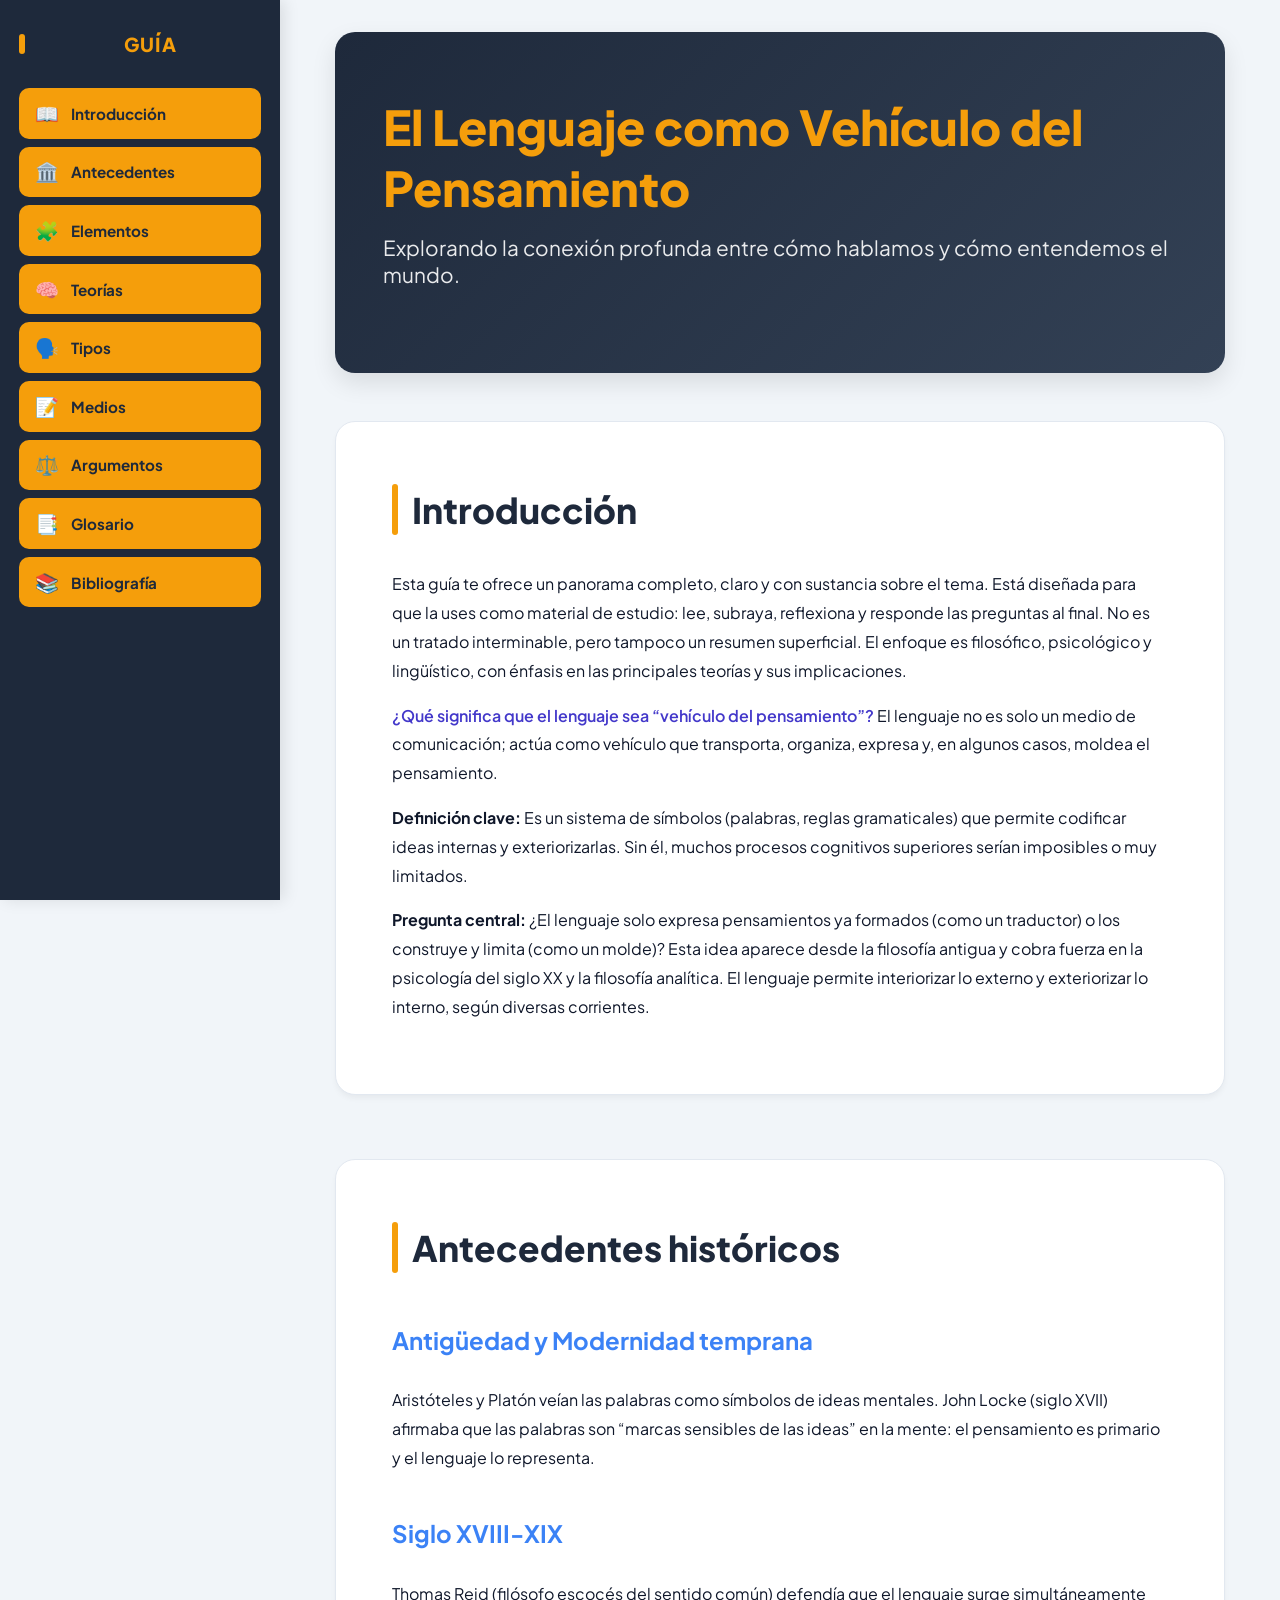
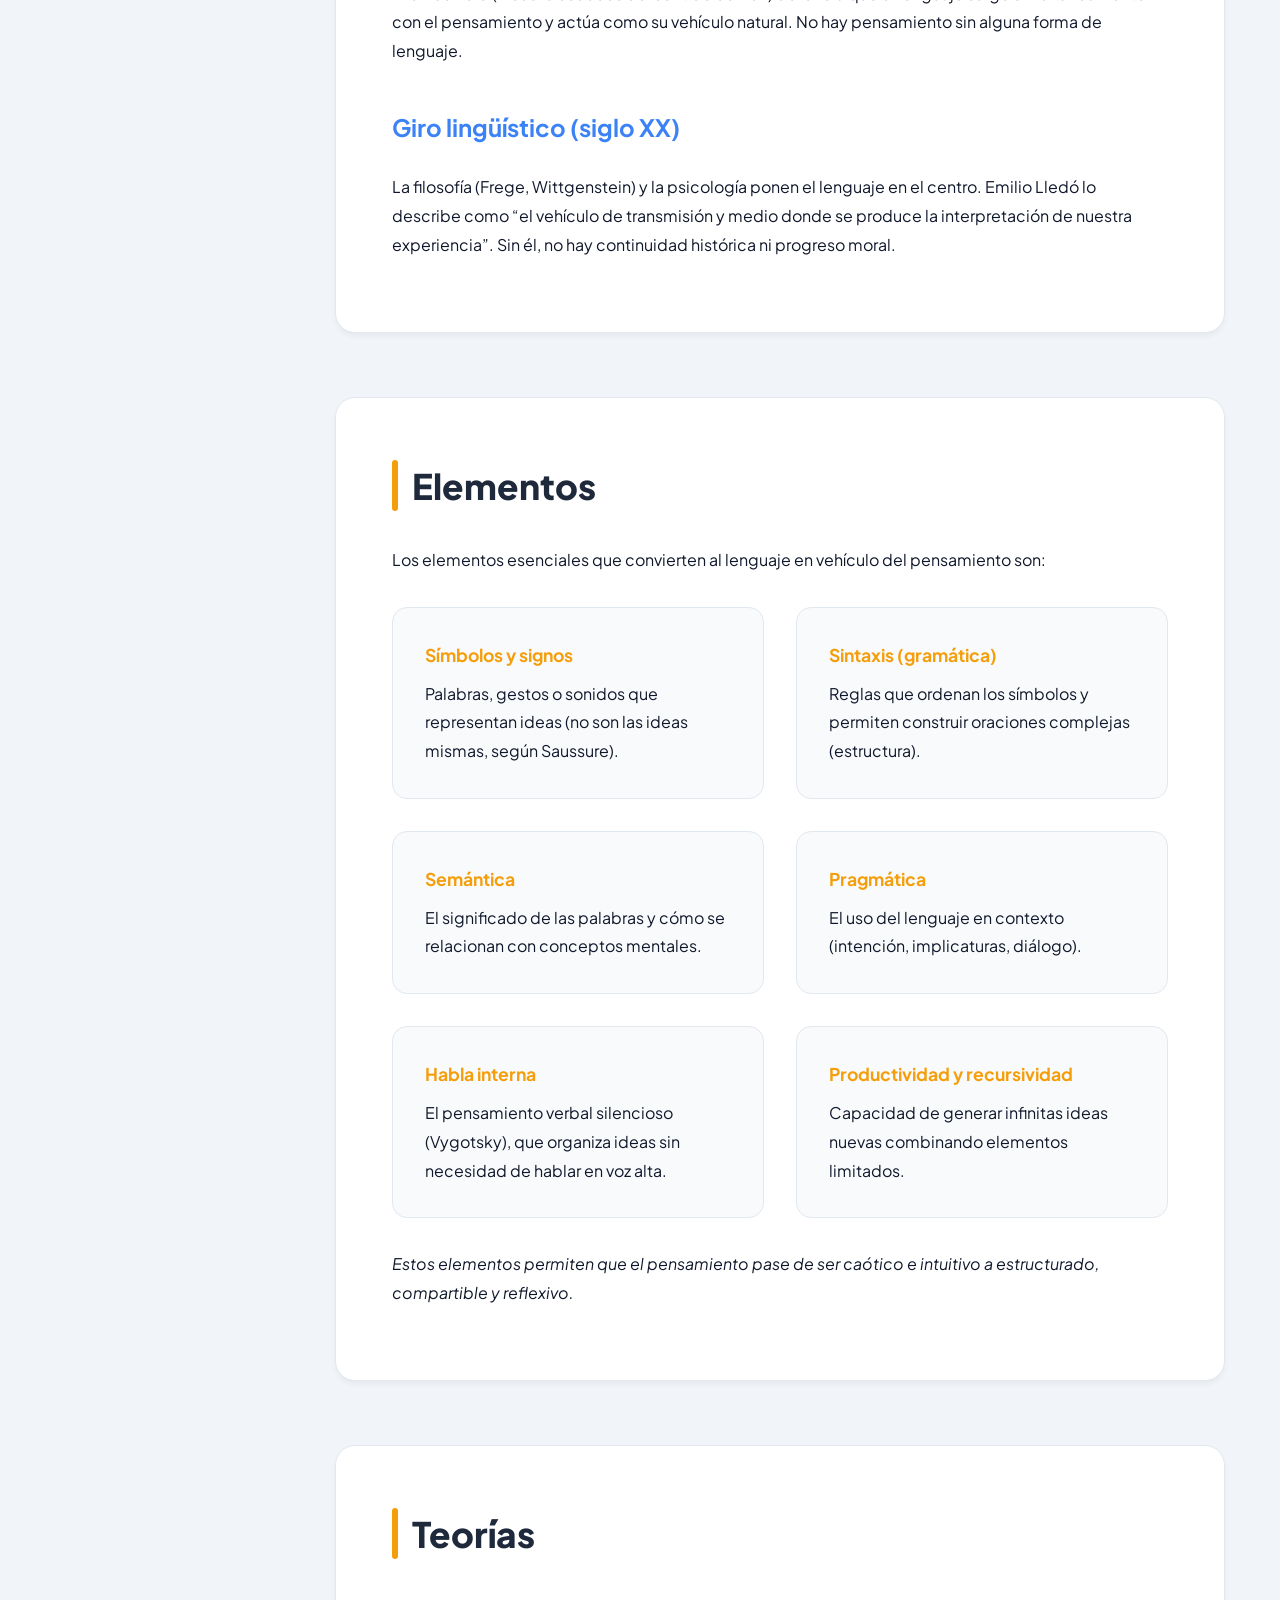
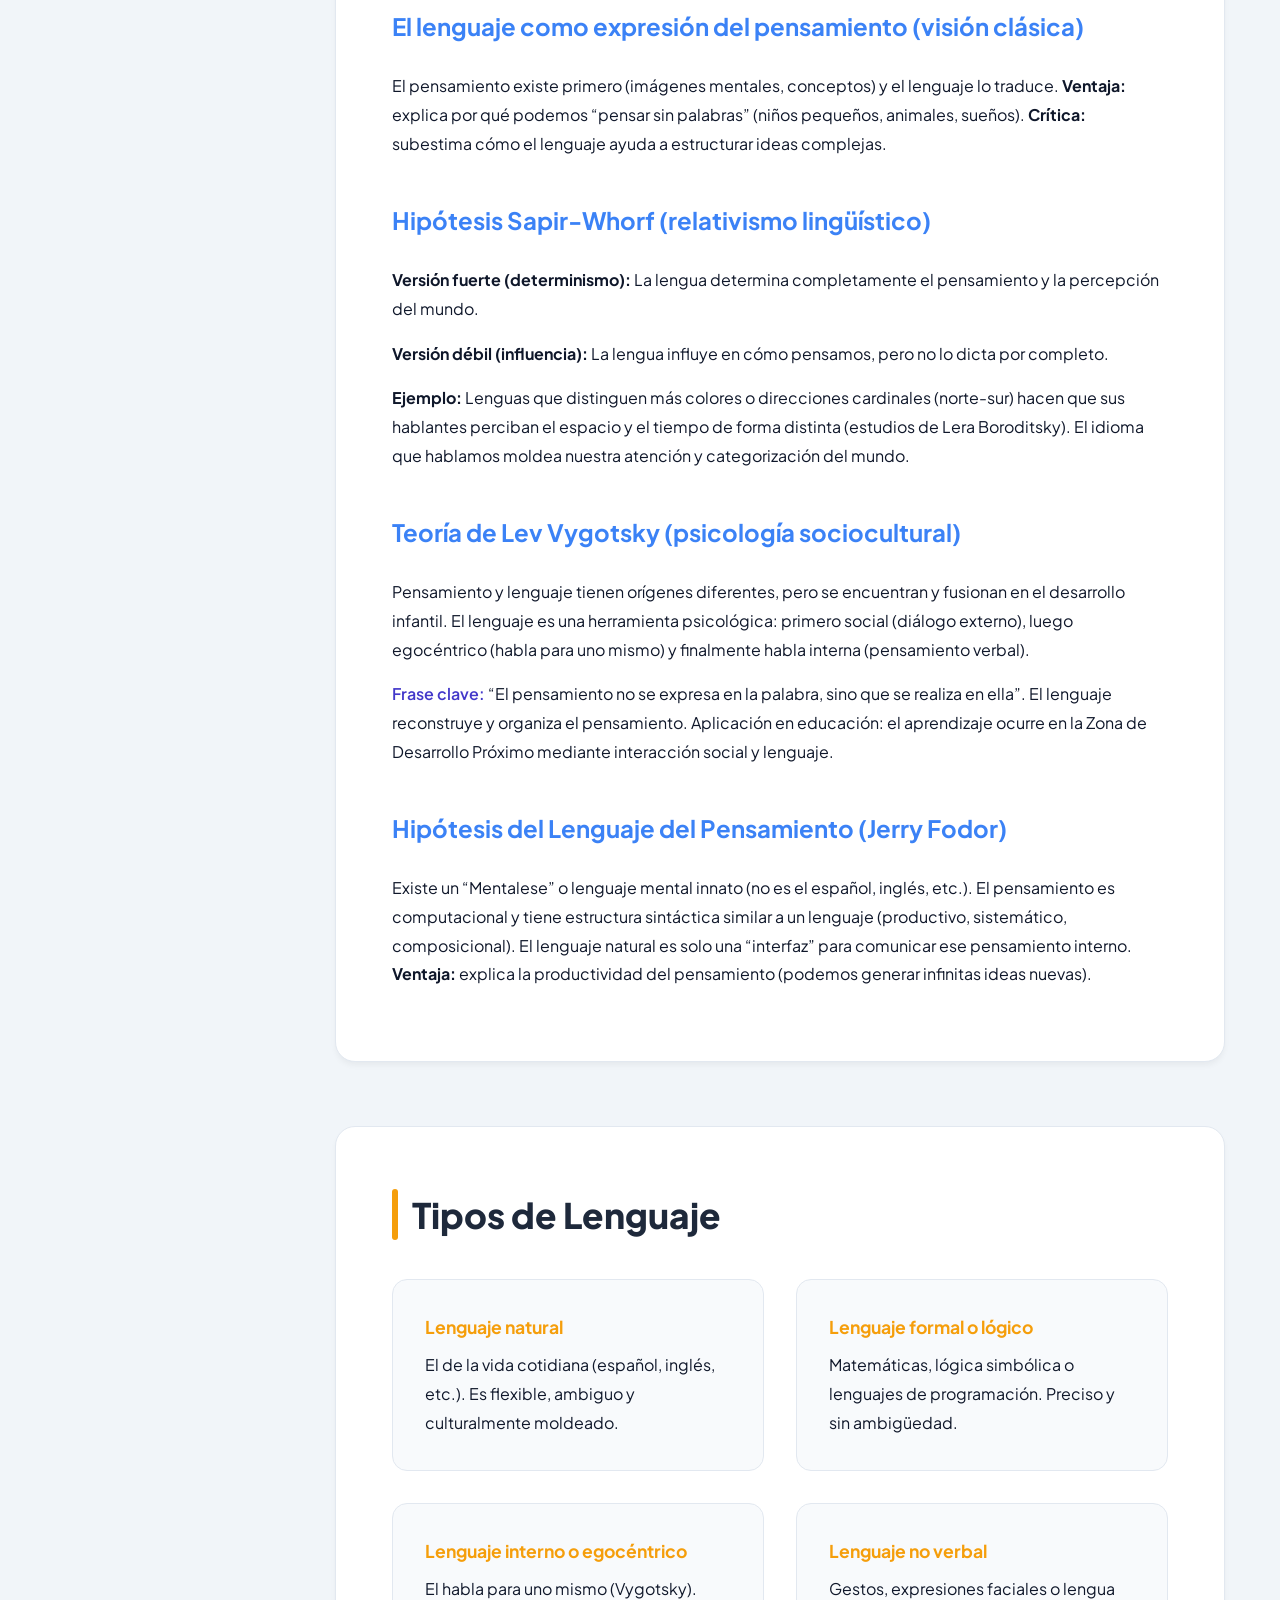
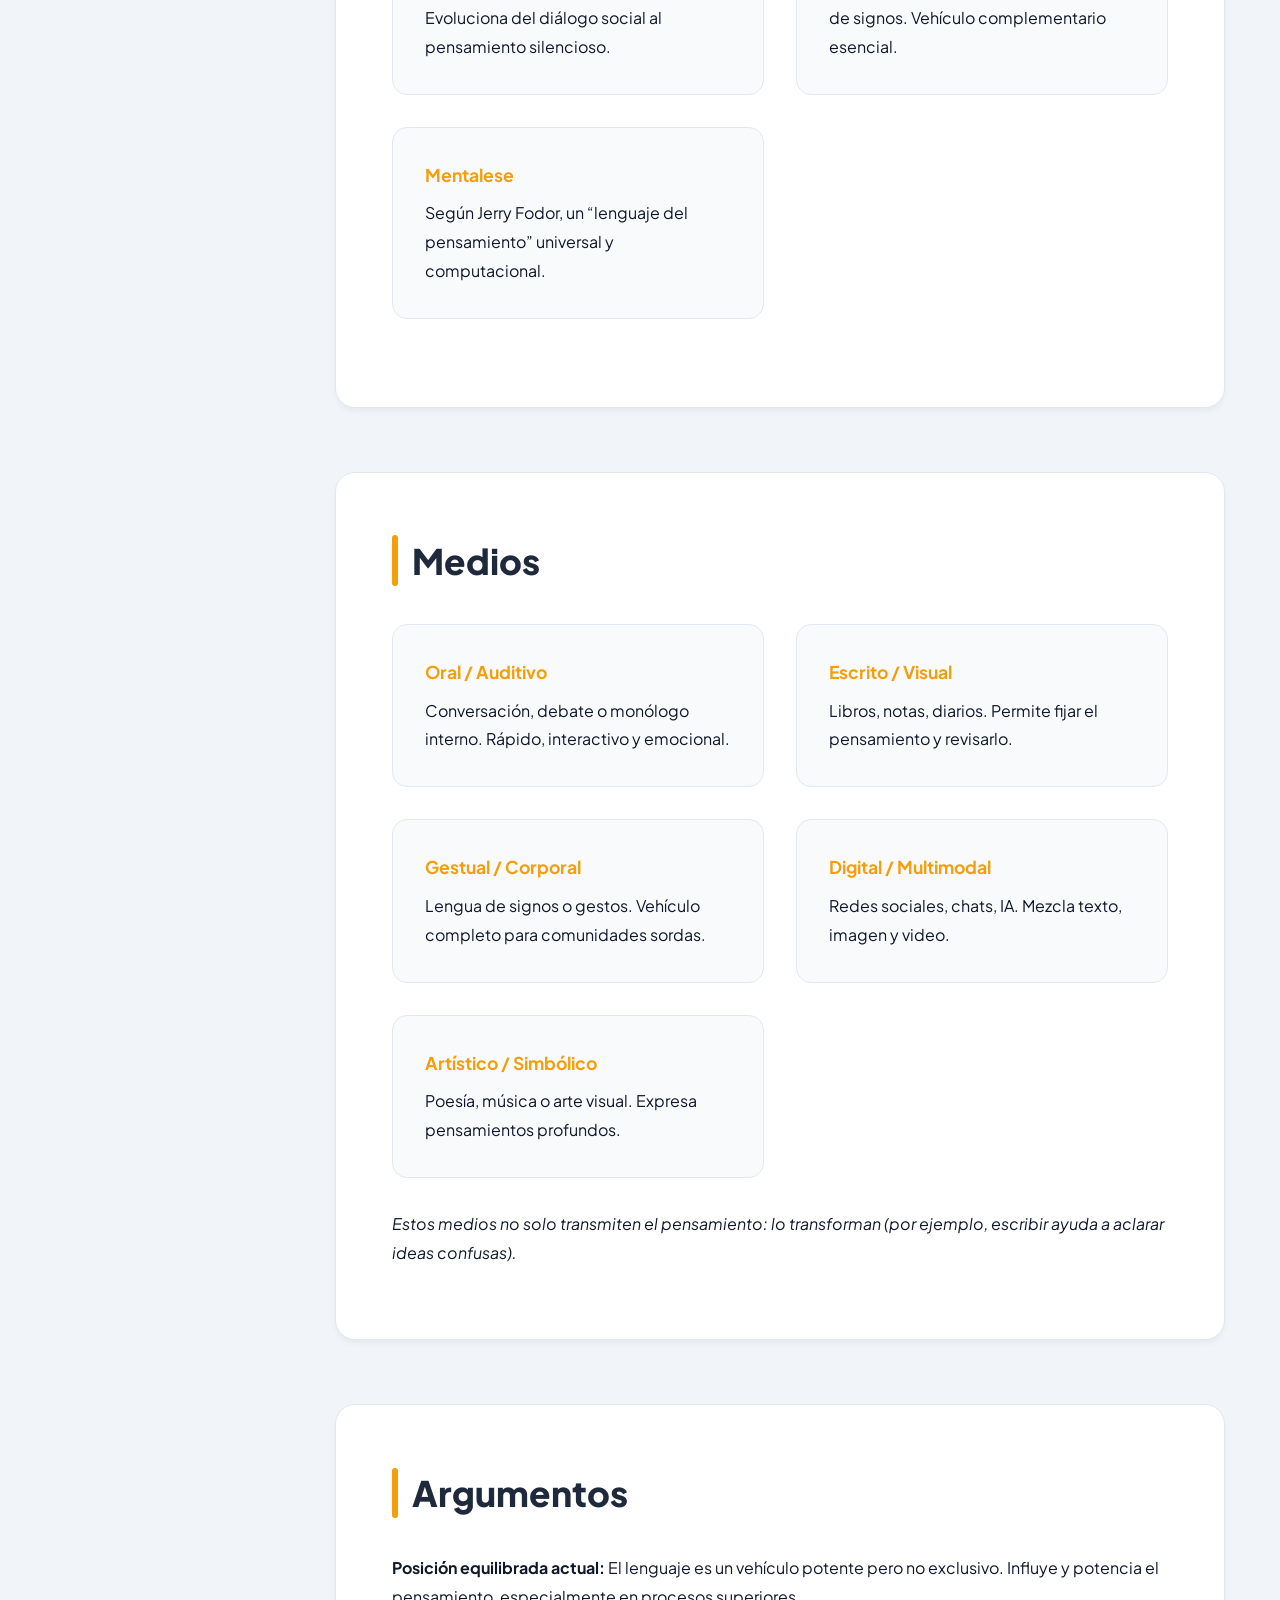
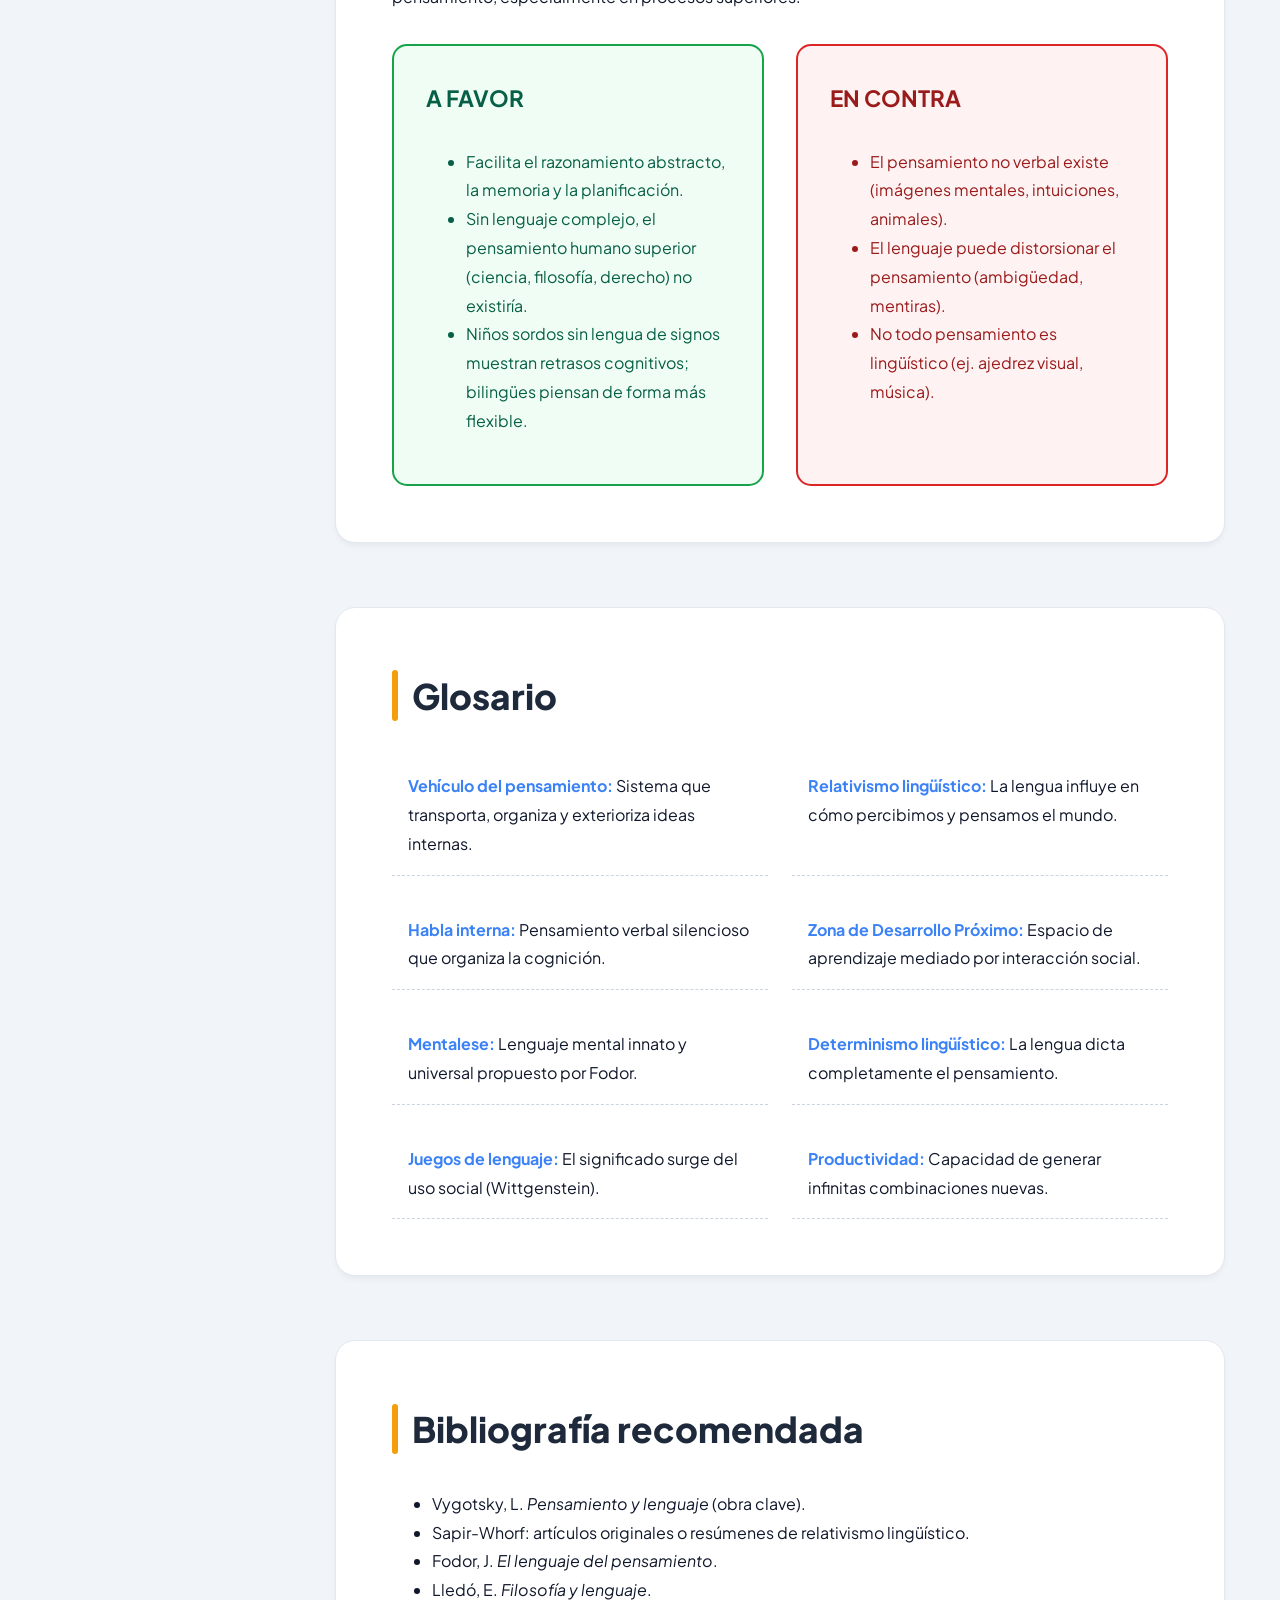
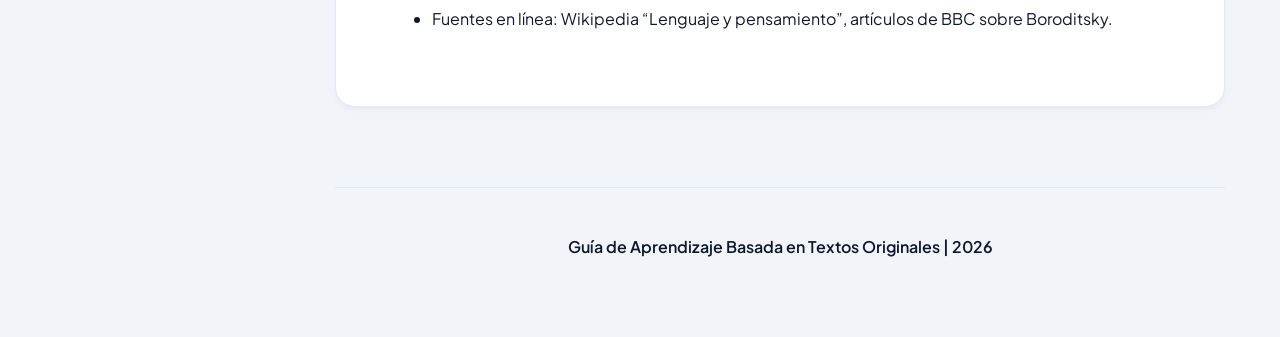
==== commit 3017ae1a: "Update index.html" ====
--- a/index.html
+++ b/index.html
@@ -8,7 +8,7 @@
     <style>
         :root {
             --primary: #1e293b;
-            --accent: #f59e0b;
+            --accent: #f59e0b; /* Amarillo/Naranja de los títulos */
             --link-color: #3b82f6;
             --pro-bg: #f0fdf4;
             --pro-border: #16a34a;
@@ -31,7 +31,7 @@
             scroll-behavior: smooth;
         }
 
-        /* --- Navegación --- */
+        /* --- Navegación Lateral --- */
         nav {
             width: var(--sidebar-width);
             height: 100vh;
@@ -54,13 +54,6 @@
             text-align: center;
         }
 
-        nav .nav-links {
-            display: flex;
-            flex-direction: column;
-            gap: 0.5rem;
-            overflow-y: auto;
-        }
-
         nav a {
             display: flex;
             align-items: center;
@@ -68,6 +61,7 @@
             text-decoration: none;
             padding: 0.8rem 1rem;
             border-radius: 10px;
+            margin-bottom: 0.5rem;
             font-size: 0.95rem;
             transition: all 0.2s ease;
         }
@@ -88,34 +82,33 @@
 
         .full-width-container {
             width: 95%;
-            max-width: 1400px;
+            max-width: 1600px;
         }
 
         header {
             background: linear-gradient(135deg, #1e293b 0%, #334155 100%);
-            padding: 3rem 2rem;
+            padding: 4rem 3rem;
             border-radius: 20px;
             color: white;
-            margin-bottom: 2rem;
+            margin-bottom: 3rem;
             box-shadow: 0 10px 25px rgba(0,0,0,0.1);
-            text-align: center;
-        }
-        header h1 { font-size: clamp(1.8rem, 5vw, 3rem); margin: 0; font-weight: 800; color: var(--accent); }
-        header p { font-size: clamp(1rem, 2.5vw, 1.3rem); opacity: 0.9; margin-top: 1rem; }
-
-        section { margin-bottom: 3rem; scroll-margin-top: 20px; width: 100%; }
+        }
+        header h1 { font-size: 3rem; margin: 0; font-weight: 800; color: var(--accent); }
+        header p { font-size: 1.3rem; opacity: 0.9; margin-top: 1rem; }
+
+        section { margin-bottom: 4rem; scroll-margin-top: 30px; width: 100%; }
         
         .card {
             background: var(--card-bg);
-            padding: clamp(1.5rem, 4vw, 3.5rem);
+            padding: 3.5rem;
             border-radius: 20px;
             box-shadow: 0 4px 6px -1px rgba(0, 0, 0, 0.05);
             border: 1px solid #e2e8f0;
-            line-height: 1.7;
+            line-height: 1.8;
         }
 
         h2 { 
-            font-size: clamp(1.5rem, 4vw, 2.2rem); 
+            font-size: 2.2rem; 
             color: var(--primary); 
             margin-top: 0; 
             font-weight: 800; 
@@ -125,85 +118,146 @@
         h2::before {
             content: '';
             position: absolute;
-            left: 0; top: 15%;
-            height: 70%;
+            left: 0; top: 10%;
+            height: 80%;
             width: 6px;
             background: var(--accent);
             border-radius: 10px;
         }
 
-        h3 { color: var(--link-color); margin-top: 2rem; font-size: 1.4rem; border-bottom: 1px solid #e2e8f0; padding-bottom: 0.5rem; }
-
-        .text-highlight { color: #4338ca; font-weight: 600; background: #eef2ff; padding: 2px 5px; border-radius: 4px; }
+        h3 { color: var(--link-color); margin-top: 2.5rem; font-size: 1.5rem; }
+
+        .text-highlight { color: #4338ca; font-weight: 600; }
 
         .grid-layout {
             display: grid;
-            grid-template-columns: repeat(auto-fit, minmax(280px, 1fr));
-            gap: 1.5rem;
+            grid-template-columns: repeat(auto-fit, minmax(350px, 1fr));
+            gap: 2rem;
             margin: 2rem 0;
         }
 
         .grid-item {
             background: #f8fafc;
-            padding: 1.5rem;
+            padding: 2rem;
             border-radius: 15px;
             border: 1px solid #e2e8f0;
-        }
+            transition: border-color 0.3s;
+        }
+        .grid-item:hover { border-color: var(--accent); }
         .grid-item strong { color: var(--accent); font-size: 1.1rem; display: block; margin-bottom: 0.5rem; }
 
         .argument-split {
+            display: grid;
+            grid-template-columns: 1fr 1fr;
+            gap: 2rem;
+            margin-top: 2rem;
+        }
+        .pro-box { 
+            background: var(--pro-bg); 
+            border: 2px solid var(--pro-border); 
+            padding: 2rem; 
+            border-radius: 15px; 
+            color: #065f46;
+        }
+        .con-box { 
+            background: var(--con-bg); 
+            border: 2px solid var(--con-border); 
+            padding: 2rem; 
+            border-radius: 15px; 
+            color: #991b1b;
+        }
+        .pro-box h4, .con-box h4 { margin-top: 0; font-size: 1.4rem; text-transform: uppercase; }
+
+        .glossary {
             display: grid;
             grid-template-columns: repeat(auto-fit, minmax(300px, 1fr));
             gap: 1.5rem;
-            margin-top: 2rem;
-        }
-        .pro-box { background: var(--pro-bg); border: 2px solid var(--pro-border); padding: 1.5rem; border-radius: 15px; color: #065f46; }
-        .con-box { background: var(--con-bg); border: 2px solid var(--con-border); padding: 1.5rem; border-radius: 15px; color: #991b1b; }
-        
-        .glossary {
-            display: grid;
-            grid-template-columns: repeat(auto-fit, minmax(300px, 1fr));
-            gap: 1rem;
         }
         .glossary-item { padding: 1rem; border-bottom: 1px dashed #cbd5e1; }
-
-        cite { font-size: 0.8rem; color: #64748b; font-style: normal; font-weight: bold; margin-left: 4px; }
-
-        /* --- Mobile Adaptations --- */
+        .glossary-item strong { color: var(--link-color); }
+
+        footer {
+            margin-top: 5rem;
+            text-align: center;
+            color: var(--text-main);
+            padding: 3rem;
+            border-top: 1px solid #e2e8f0;
+            font-weight: 600;
+        }
+
+        /* --- AJUSTES PARA CELULAR (MOBILE FRIENDLY) --- */
         @media (max-width: 768px) {
+            body { flex-direction: column; }
+
             nav {
                 width: 100%;
-                height: 60px;
-                bottom: 0;
-                top: auto;
+                height: auto;
+                position: sticky;
+                top: 0;
                 flex-direction: row;
-                padding: 0;
-                justify-content: center;
-                box-shadow: 0 -4px 10px rgba(0,0,0,0.1);
-            }
-            nav h2 { display: none; }
-            nav .nav-links {
-                flex-direction: row;
-                width: 100%;
-                justify-content: space-around;
-                align-items: center;
+                padding: 0.5rem;
                 overflow-x: auto;
                 white-space: nowrap;
-                padding: 0 10px;
-            }
+                display: block; /* Permite scroll horizontal en el menú */
+            }
+
+            nav h2 { display: none; }
+
             nav a {
-                padding: 0.5rem;
-                flex-direction: column;
-                font-size: 0.7rem;
-                gap: 2px;
-            }
-            nav a b { display: none; }
-            nav a span { margin-right: 0; font-size: 1.4rem; }
+                display: inline-flex;
+                margin-bottom: 0;
+                margin-right: 0.5rem;
+                padding: 0.6rem 1rem;
+                font-size: 0.85rem;
+            }
+
+            nav a b { display: inline; } /* Mantiene el texto en móvil */
+
+            main {
+                margin-left: 0;
+                width: 100%;
+                padding: 1rem;
+            }
+
+            .full-width-container { width: 100%; }
+
+            header {
+                padding: 2.5rem 1.5rem;
+                margin-bottom: 1.5rem;
+                text-align: center;
+            }
+
+            header h1 { font-size: 1.8rem; }
+            header p { font-size: 1rem; }
+
+            .card {
+                padding: 1.5rem;
+                border-radius: 15px;
+            }
+
+            h2 { font-size: 1.6rem; }
             
-            main { margin-left: 0; width: 100%; padding: 1rem; padding-bottom: 80px; }
-            .full-width-container { width: 100%; }
-            header { padding: 2rem 1rem; border-radius: 0 0 20px 20px; margin-top: -1rem; }
-            .card { border-radius: 15px; }
+            .grid-layout {
+                grid-template-columns: 1fr; /* Una sola columna en móvil */
+                gap: 1rem;
+            }
+
+            .argument-split {
+                grid-template-columns: 1fr;
+            }
+
+            .glossary {
+                grid-template-columns: 1fr;
+            }
+        }
+
+        /* Ajuste intermedio para Tablets */
+        @media (min-width: 769px) and (max-width: 1100px) {
+            nav { width: 80px; padding: 2rem 0; align-items: center; }
+            nav h2, nav a b { display: none; }
+            main { margin-left: 80px; width: calc(100% - 80px); }
+            .card { padding: 2rem; }
+            .argument-split { grid-template-columns: 1fr; }
         }
     </style>
 </head>
@@ -211,140 +265,128 @@
 
 <nav>
     <h2>Guía</h2>
-    <div class="nav-links">
-        <a href="#intro" class="active"><span>📖</span><b>Intro</b></a>
-        <a href="#historia"><span>🏛️</span><b>Historia</b></a>
-        <a href="#elementos"><span>🧩</span><b>Elementos</b></a>
-        <a href="#teorias"><span>🧠</span><b>Teorías</b></a>
-        <a href="#tipos"><span>🗣️</span><b>Tipos</b></a>
-        <a href="#medios"><span>📝</span><b>Medios</b></a>
-        <a href="#implicaciones"><span>🚀</span><b>Usos</b></a>
-        <a href="#argumentos"><span>⚖️</span><b>Debate</b></a>
-        <a href="#glosario"><span>📑</span><b>Glosario</b></a>
-    </div>
+    <a href="#intro" class="active"><span>📖</span><b>Introducción</b></a>
+    <a href="#historia"><span>🏛️</span><b>Antecedentes</b></a>
+    <a href="#elementos"><span>🧩</span><b>Elementos</b></a>
+    <a href="#teorias"><span>🧠</span><b>Teorías</b></a>
+    <a href="#tipos"><span>🗣️</span><b>Tipos</b></a>
+    <a href="#medios"><span>📝</span><b>Medios</b></a>
+    <a href="#argumentos"><span>⚖️</span><b>Argumentos</b></a>
+    <a href="#glosario"><span>📑</span><b>Glosario</b></a>
+    <a href="#bibliografia"><span>📚</span><b>Bibliografía</b></a>
 </nav>
 
 <main>
     <div class="full-width-container">
         <header>
-            <h1>Lenguaje y Pensamiento</h1>
-            <p>Guía de estudio completa sobre el lenguaje como vehículo de la cognición.</p>
+            <h1>El Lenguaje como Vehículo del Pensamiento</h1>
+            <p>Explorando la conexión profunda entre cómo hablamos y cómo entendemos el mundo.</p>
         </header>
 
         <section id="intro">
             <div class="card">
-                <h2>1. Introducción</h2>
-                <p>Esta guía ofrece un panorama completo sobre cómo el lenguaje no es solo comunicación, sino un <span class="text-highlight">vehículo que transporta, organiza y moldea el pensamiento</span>[cite: 29, 34].</p>
-                <p><strong>Definición:</strong> Un sistema de símbolos que permite codificar ideas internas y exteriorizarlas[cite: 35]. Sin él, procesos cognitivos superiores serían imposibles[cite: 36].</p>
-                <p><strong>Pregunta Central:</strong> ¿El lenguaje solo traduce pensamientos ya formados o es el molde que los construye? [cite: 37] Esta interrogante ha sido clave desde la filosofía antigua hasta la psicología moderna[cite: 38].</p>
+                <h2>Introducción</h2>
+                <p>Esta guía te ofrece un panorama completo, claro y con sustancia sobre el tema. Está diseñada para que la uses como material de estudio: lee, subraya, reflexiona y responde las preguntas al final. No es un tratado interminable, pero tampoco un resumen superficial. El enfoque es filosófico, psicológico y lingüístico, con énfasis en las principales teorías y sus implicaciones.</p>
+                <p><span class="text-highlight">¿Qué significa que el lenguaje sea “vehículo del pensamiento”?</span> El lenguaje no es solo un medio de comunicación; actúa como vehículo que transporta, organiza, expresa y, en algunos casos, moldea el pensamiento.</p>
+                <p><strong>Definición clave:</strong> Es un sistema de símbolos (palabras, reglas gramaticales) que permite codificar ideas internas y exteriorizarlas. Sin él, muchos procesos cognitivos superiores serían imposibles o muy limitados.</p>
+                <p><strong>Pregunta central:</strong> ¿El lenguaje solo expresa pensamientos ya formados (como un traductor) o los construye y limita (como un molde)? Esta idea aparece desde la filosofía antigua y cobra fuerza en la psicología del siglo XX y la filosofía analítica. El lenguaje permite interiorizar lo externo y exteriorizar lo interno, según diversas corrientes.</p>
             </div>
         </section>
 
         <section id="historia">
             <div class="card">
-                <h2>2. Antecedentes Históricos</h2>
-                <h3>Antigüedad y Modernidad</h3>
-                <ul>
-                    <li><strong>Aristóteles y Platón:</strong> Veían las palabras como símbolos de ideas mentales preexistentes[cite: 40].</li>
-                    <li><strong>John Locke (S. XVII):</strong> Afirmaba que las palabras son "marcas sensibles de las ideas"; el pensamiento es primario[cite: 41].</li>
-                    <li><strong>Thomas Reid (S. XVIII-XIX):</strong> Defendía que lenguaje y pensamiento surgen simultáneamente[cite: 42]. No hay pensamiento sin alguna forma de lenguaje[cite: 43].</li>
-                </ul>
-                <h3>El Giro Lingüístico (S. XX)</h3>
-                <p>Filósofos como Frege y Wittgenstein pusieron el lenguaje en el centro de la reflexión[cite: 43]. <strong>Emilio Lledó</strong> lo define como el medio donde se produce la interpretación de nuestra experiencia; sin él, no hay progreso moral ni historia[cite: 44, 45].</p>
+                <h2>Antecedentes históricos</h2>
+                <h3>Antigüedad y Modernidad temprana</h3>
+                <p>Aristóteles y Platón veían las palabras como símbolos de ideas mentales. John Locke (siglo XVII) afirmaba que las palabras son “marcas sensibles de las ideas” en la mente: el pensamiento es primario y el lenguaje lo representa.</p>
+                <h3>Siglo XVIII-XIX</h3>
+                <p>Thomas Reid (filósofo escocés del sentido común) defendía que el lenguaje surge simultáneamente con el pensamiento y actúa como su vehículo natural. No hay pensamiento sin alguna forma de lenguaje.</p>
+                <h3>Giro lingüístico (siglo XX)</h3>
+                <p>La filosofía (Frege, Wittgenstein) y la psicología ponen el lenguaje en el centro. Emilio Lledó lo describe como “el vehículo de transmisión y medio donde se produce la interpretación de nuestra experiencia”. Sin él, no hay continuidad histórica ni progreso moral.</p>
             </div>
         </section>
 
         <section id="elementos">
             <div class="card">
-                <h2>3. Elementos Esenciales</h2>
-                <p>Componentes que convierten al lenguaje en vehículo del pensamiento[cite: 1]:</p>
+                <h2>Elementos</h2>
+                <p>Los elementos esenciales que convierten al lenguaje en vehículo del pensamiento son:</p>
                 <div class="grid-layout">
-                    <div class="grid-item"><strong>Símbolos y Signos</strong> Palabras o gestos que representan ideas, pero no son la idea misma[cite: 1].</div>
-                    <div class="grid-item"><strong>Sintaxis (Gramática)</strong> Reglas que ordenan símbolos para construir estructuras complejas[cite: 2].</div>
-                    <div class="grid-item"><strong>Semántica</strong> El significado y su relación con conceptos mentales[cite: 3].</div>
-                    <div class="grid-item"><strong>Pragmática</strong> El uso en contexto: intención, diálogos e implicaturas[cite: 4].</div>
-                    <div class="grid-item"><strong>Habla Interna</strong> Pensamiento verbal silencioso que organiza ideas[cite: 5].</div>
-                    <div class="grid-item"><strong>Productividad</strong> Capacidad de generar infinitas ideas con elementos limitados[cite: 6].</div>
+                    <div class="grid-item"><strong>Símbolos y signos</strong> Palabras, gestos o sonidos que representan ideas (no son las ideas mismas, según Saussure).</div>
+                    <div class="grid-item"><strong>Sintaxis (gramática)</strong> Reglas que ordenan los símbolos y permiten construir oraciones complejas (estructura).</div>
+                    <div class="grid-item"><strong>Semántica</strong> El significado de las palabras y cómo se relacionan con conceptos mentales.</div>
+                    <div class="grid-item"><strong>Pragmática</strong> El uso del lenguaje en contexto (intención, implicaturas, diálogo).</div>
+                    <div class="grid-item"><strong>Habla interna</strong> El pensamiento verbal silencioso (Vygotsky), que organiza ideas sin necesidad de hablar en voz alta.</div>
+                    <div class="grid-item"><strong>Productividad y recursividad</strong> Capacidad de generar infinitas ideas nuevas combinando elementos limitados.</div>
                 </div>
-                <p><em>Estos elementos permiten que el pensamiento pase de lo caótico a lo estructurado y reflexivo[cite: 7].</em></p>
+                <p><em>Estos elementos permiten que el pensamiento pase de ser caótico e intuitivo a estructurado, compartible y reflexivo.</em></p>
             </div>
         </section>
 
         <section id="teorias">
             <div class="card">
-                <h2>4. Principales Teorías</h2>
-                <h3>A) Expresión del Pensamiento (Clásica)</h3>
-                <p>El pensamiento existe primero y el lenguaje solo lo traduce[cite: 46]. Explica por qué niños y animales pueden pensar sin palabras [cite: 46], pero subestima cómo el lenguaje estructura ideas complejas[cite: 47].</p>
-
-                <h3>B) Hipótesis Sapir-Whorf (Relativismo)</h3>
-                <p><strong>Determinismo (Fuerte):</strong> La lengua dicta totalmente cómo percibimos el mundo[cite: 48].</p>
-                <p><strong>Influencia (Débil):</strong> La lengua influye en la atención y categorización[cite: 49]. Estudios de <strong>Lera Boroditsky</strong> muestran cómo las distinciones de color o dirección moldean la percepción del tiempo y espacio[cite: 50, 51].</p>
-
-                <h3>C) Lev Vygotsky (Psicología Sociocultural)</h3>
-                <p>El pensamiento y el lenguaje se fusionan en el desarrollo infantil[cite: 52]. El lenguaje es una herramienta: primero social, luego egocéntrica y finalmente <strong>habla interna</strong>[cite: 53]. <em>"El pensamiento se realiza en la palabra"</em>[cite: 54].</p>
-
-                <h3>D) Lenguaje del Pensamiento (Jerry Fodor)</h3>
-                <p>Propone el <strong>Mentalese</strong>: un lenguaje mental innato y computacional[cite: 56, 57]. El lenguaje natural es solo una interfaz para comunicar este sistema interno sistemático y productivo[cite: 58].</p>
+                <h2>Teorías</h2>
+                <h3>El lenguaje como expresión del pensamiento (visión clásica)</h3>
+                <p>El pensamiento existe primero (imágenes mentales, conceptos) y el lenguaje lo traduce. <strong>Ventaja:</strong> explica por qué podemos “pensar sin palabras” (niños pequeños, animales, sueños). <strong>Crítica:</strong> subestima cómo el lenguaje ayuda a estructurar ideas complejas.</p>
+
+                <h3>Hipótesis Sapir-Whorf (relativismo lingüístico)</h3>
+                <p><strong>Versión fuerte (determinismo):</strong> La lengua determina completamente el pensamiento y la percepción del mundo.</p>
+                <p><strong>Versión débil (influencia):</strong> La lengua influye en cómo pensamos, pero no lo dicta por completo.</p>
+                <p><strong>Ejemplo:</strong> Lenguas que distinguen más colores o direcciones cardinales (norte-sur) hacen que sus hablantes perciban el espacio y el tiempo de forma distinta (estudios de Lera Boroditsky). El idioma que hablamos moldea nuestra atención y categorización del mundo.</p>
+
+                <h3>Teoría de Lev Vygotsky (psicología sociocultural)</h3>
+                <p>Pensamiento y lenguaje tienen orígenes diferentes, pero se encuentran y fusionan en el desarrollo infantil. El lenguaje es una herramienta psicológica: primero social (diálogo externo), luego egocéntrico (habla para uno mismo) y finalmente habla interna (pensamiento verbal).</p>
+                <p><span class="text-highlight">Frase clave:</span> “El pensamiento no se expresa en la palabra, sino que se realiza en ella”. El lenguaje reconstruye y organiza el pensamiento. Aplicación en educación: el aprendizaje ocurre en la Zona de Desarrollo Próximo mediante interacción social y lenguaje.</p>
+
+                <h3>Hipótesis del Lenguaje del Pensamiento (Jerry Fodor)</h3>
+                <p>Existe un “Mentalese” o lenguaje mental innato (no es el español, inglés, etc.). El pensamiento es computacional y tiene estructura sintáctica similar a un lenguaje (productivo, sistemático, composicional). El lenguaje natural es solo una “interfaz” para comunicar ese pensamiento interno. <strong>Ventaja:</strong> explica la productividad del pensamiento (podemos generar infinitas ideas nuevas).</p>
             </div>
         </section>
 
         <section id="tipos">
             <div class="card">
-                <h2>5. Tipos de Lenguaje</h2>
+                <h2>Tipos de Lenguaje</h2>
                 <div class="grid-layout">
-                    <div class="grid-item"><strong>Natural:</strong> Flexible y culturalmente moldeado (español, inglés)[cite: 8, 9].</div>
-                    <div class="grid-item"><strong>Formal:</strong> Lógica y matemáticas; preciso y sin ambigüedad[cite: 10].</div>
-                    <div class="grid-item"><strong>Interno:</strong> El habla para uno mismo que evoluciona al silencio[cite: 10, 11].</div>
-                    <div class="grid-item"><strong>No Verbal:</strong> Gestos y expresiones; vehículo complementario esencial[cite: 11, 12].</div>
-                    <div class="grid-item"><strong>Mentalese:</strong> El lenguaje computacional universal pre-lenguaje natural[cite: 12].</div>
+                    <div class="grid-item"><strong>Lenguaje natural</strong> El de la vida cotidiana (español, inglés, etc.). Es flexible, ambiguo y culturalmente moldeado.</div>
+                    <div class="grid-item"><strong>Lenguaje formal o lógico</strong> Matemáticas, lógica simbólica o lenguajes de programación. Preciso y sin ambigüedad.</div>
+                    <div class="grid-item"><strong>Lenguaje interno o egocéntrico</strong> El habla para uno mismo (Vygotsky). Evoluciona del diálogo social al pensamiento silencioso.</div>
+                    <div class="grid-item"><strong>Lenguaje no verbal</strong> Gestos, expresiones faciales o lengua de signos. Vehículo complementario esencial.</div>
+                    <div class="grid-item"><strong>Mentalese</strong> Según Jerry Fodor, un “lenguaje del pensamiento” universal y computacional.</div>
                 </div>
             </div>
         </section>
 
         <section id="medios">
             <div class="card">
-                <h2>6. Medios y Canales</h2>
+                <h2>Medios</h2>
                 <div class="grid-layout">
-                    <div class="grid-item"><strong>Oral / Auditivo:</strong> Rápido e interactivo; base del desarrollo infantil[cite: 14, 15].</div>
-                    <div class="grid-item"><strong>Escrito / Visual:</strong> Permite fijar, revisar y transmitir el pensamiento en el tiempo[cite: 16].</div>
-                    <div class="grid-item"><strong>Gestual:</strong> Vehículo completo para comunidades sordas; prueba que el pensar no depende del sonido[cite: 17, 18].</div>
-                    <div class="grid-item"><strong>Digital / IA:</strong> Mezcla formatos y acelera el intercambio, aunque puede fragmentar la profundidad[cite: 19].</div>
-                    <div class="grid-item"><strong>Artístico:</strong> Expresa lo que el lenguaje cotidiano no alcanza (poesía, música)[cite: 20].</div>
+                    <div class="grid-item"><strong>Oral / Auditivo</strong> Conversación, debate o monólogo interno. Rápido, interactivo y emocional.</div>
+                    <div class="grid-item"><strong>Escrito / Visual</strong> Libros, notas, diarios. Permite fijar el pensamiento y revisarlo.</div>
+                    <div class="grid-item"><strong>Gestual / Corporal</strong> Lengua de signos o gestos. Vehículo completo para comunidades sordas.</div>
+                    <div class="grid-item"><strong>Digital / Multimodal</strong> Redes sociales, chats, IA. Mezcla texto, imagen y video.</div>
+                    <div class="grid-item"><strong>Artístico / Simbólico</strong> Poesía, música o arte visual. Expresa pensamientos profundos.</div>
                 </div>
-                <p><em>Escribir, por ejemplo, no solo transmite: ayuda a aclarar ideas confusas[cite: 21].</em></p>
-            </div>
-        </section>
-
-        <section id="implicaciones">
-            <div class="card">
-                <h2>7. Implicaciones Prácticas</h2>
-                <ul>
-                    <li><strong>Educación:</strong> Fomentar el diálogo para potenciar la <strong>Zona de Desarrollo Próximo</strong>[cite: 68, 72].</li>
-                    <li><strong>Psicología:</strong> Terapias basadas en reestructuración cognitiva a través del lenguaje[cite: 68].</li>
-                    <li><strong>Sociedad:</strong> El lenguaje moldea sesgos (ej. género en gramática) y percepciones culturales[cite: 69].</li>
-                    <li><strong>IA:</strong> Los modelos de lenguaje simulan pensamiento, planteando si son solo un vehículo o algo más[cite: 70].</li>
-                </ul>
+                <p><em>Estos medios no solo transmiten el pensamiento: lo transforman (por ejemplo, escribir ayuda a aclarar ideas confusas).</em></p>
             </div>
         </section>
 
         <section id="argumentos">
             <div class="card">
-                <h2>8. Argumentos en Debate</h2>
+                <h2>Argumentos</h2>
+                <p><strong>Posición equilibrada actual:</strong> El lenguaje es un vehículo potente pero no exclusivo. Influye y potencia el pensamiento, especialmente en procesos superiores.</p>
                 <div class="argument-split">
                     <div class="pro-box">
-                        <h4>A Favor del Lenguaje</h4>
+                        <h4>A Favor</h4>
                         <ul>
-                            <li>Facilita razonamiento abstracto y planificación[cite: 63].</li>
-                            <li>Sin él, no existiría ciencia, filosofía ni derecho[cite: 63, 64].</li>
-                            <li>Bilingües muestran mayor flexibilidad cognitiva[cite: 64].</li>
+                            <li>Facilita el razonamiento abstracto, la memoria y la planificación.</li>
+                            <li>Sin lenguaje complejo, el pensamiento humano superior (ciencia, filosofía, derecho) no existiría.</li>
+                            <li>Niños sordos sin lengua de signos muestran retrasos cognitivos; bilingües piensan de forma más flexible.</li>
                         </ul>
                     </div>
                     <div class="con-box">
-                        <h4>En Contra (Limitaciones)</h4>
+                        <h4>En Contra</h4>
                         <ul>
-                            <li>Existe pensamiento no verbal (imágenes, intuición, animales)[cite: 65].</li>
-                            <li>El lenguaje puede distorsionar con mentiras o ambigüedad[cite: 65].</li>
-                            <li>El ajedrez visual o la música son formas de pensamiento no lingüísticas[cite: 66].</li>
+                            <li>El pensamiento no verbal existe (imágenes mentales, intuiciones, animales).</li>
+                            <li>El lenguaje puede distorsionar el pensamiento (ambigüedad, mentiras).</li>
+                            <li>No todo pensamiento es lingüístico (ej. ajedrez visual, música).</li>
                         </ul>
                     </div>
                 </div>
@@ -353,32 +395,35 @@
 
         <section id="glosario">
             <div class="card">
-                <h2>Glosario de Términos</h2>
+                <h2>Glosario</h2>
                 <div class="glossary">
-                    <div class="glossary-item"><strong>Vehículo del pensamiento:</strong> Sistema que transporta y organiza ideas[cite: 22].</div>
-                    <div class="glossary-item"><strong>Relativismo:</strong> La lengua influye en la percepción del mundo[cite: 23].</div>
-                    <div class="glossary-item"><strong>Habla interna:</strong> Pensamiento verbal silencioso (Vygotsky)[cite: 24, 71].</div>
-                    <div class="glossary-item"><strong>Mentalese:</strong> Hipótesis de un lenguaje mental innato (Fodor)[cite: 25, 57].</div>
-                    <div class="glossary-item"><strong>Juegos de lenguaje:</strong> El significado surge del uso social (Wittgenstein)[cite: 27, 61].</div>
-                    <div class="glossary-item"><strong>ZDP:</strong> Espacio de aprendizaje mediado por interacción[cite: 25, 72].</div>
+                    <div class="glossary-item"><strong>Vehículo del pensamiento:</strong> Sistema que transporta, organiza y exterioriza ideas internas.</div>
+                    <div class="glossary-item"><strong>Relativismo lingüístico:</strong> La lengua influye en cómo percibimos y pensamos el mundo.</div>
+                    <div class="glossary-item"><strong>Habla interna:</strong> Pensamiento verbal silencioso que organiza la cognición.</div>
+                    <div class="glossary-item"><strong>Zona de Desarrollo Próximo:</strong> Espacio de aprendizaje mediado por interacción social.</div>
+                    <div class="glossary-item"><strong>Mentalese:</strong> Lenguaje mental innato y universal propuesto por Fodor.</div>
+                    <div class="glossary-item"><strong>Determinismo lingüístico:</strong> La lengua dicta completamente el pensamiento.</div>
+                    <div class="glossary-item"><strong>Juegos de lenguaje:</strong> El significado surge del uso social (Wittgenstein).</div>
+                    <div class="glossary-item"><strong>Productividad:</strong> Capacidad de generar infinitas combinaciones nuevas.</div>
                 </div>
             </div>
         </section>
 
         <section id="bibliografia">
             <div class="card">
-                <h2>Bibliografía Sugerida</h2>
+                <h2>Bibliografía recomendada</h2>
                 <ul>
-                    <li>Vygotsky, L. - <em>Pensamiento y lenguaje</em>[cite: 73].</li>
-                    <li>Fodor, J. - <em>El lenguaje del pensamiento</em>[cite: 73].</li>
-                    <li>Lledó, E. - <em>Filosofía y lenguaje</em>[cite: 74].</li>
-                    <li>Lera Boroditsky - Estudios sobre relativismo lingüístico[cite: 74].</li>
+                    <li>Vygotsky, L. <em>Pensamiento y lenguaje</em> (obra clave).</li>
+                    <li>Sapir-Whorf: artículos originales o resúmenes de relativismo lingüístico.</li>
+                    <li>Fodor, J. <em>El lenguaje del pensamiento</em>.</li>
+                    <li>Lledó, E. <em>Filosofía y lenguaje</em>.</li>
+                    <li>Fuentes en línea: Wikipedia “Lenguaje y pensamiento”, artículos de BBC sobre Boroditsky.</li>
                 </ul>
             </div>
         </section>
 
         <footer>
-            Guía de Estudio Optimizada | Basada en Fuentes Académicas | 2026
+            Guía de Aprendizaje Basada en Textos Originales | 2026
         </footer>
     </div>
 </main>
